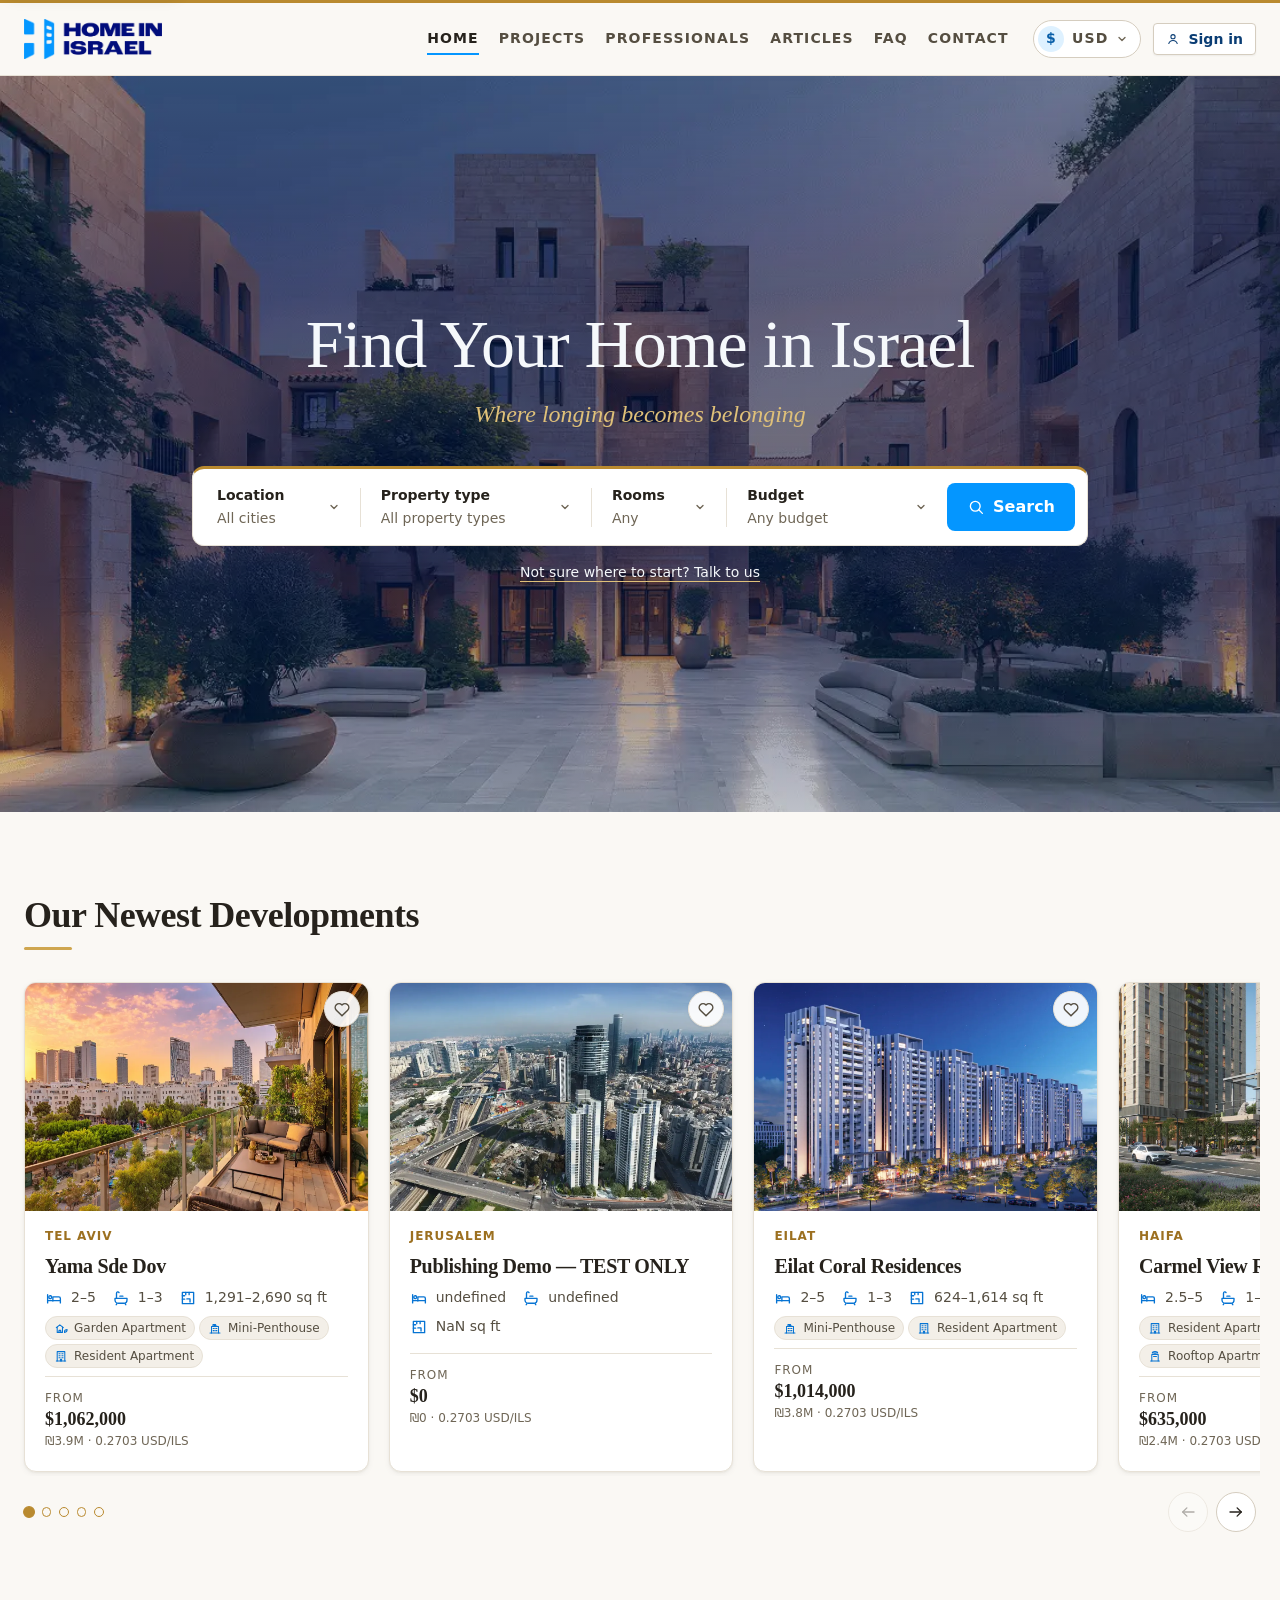
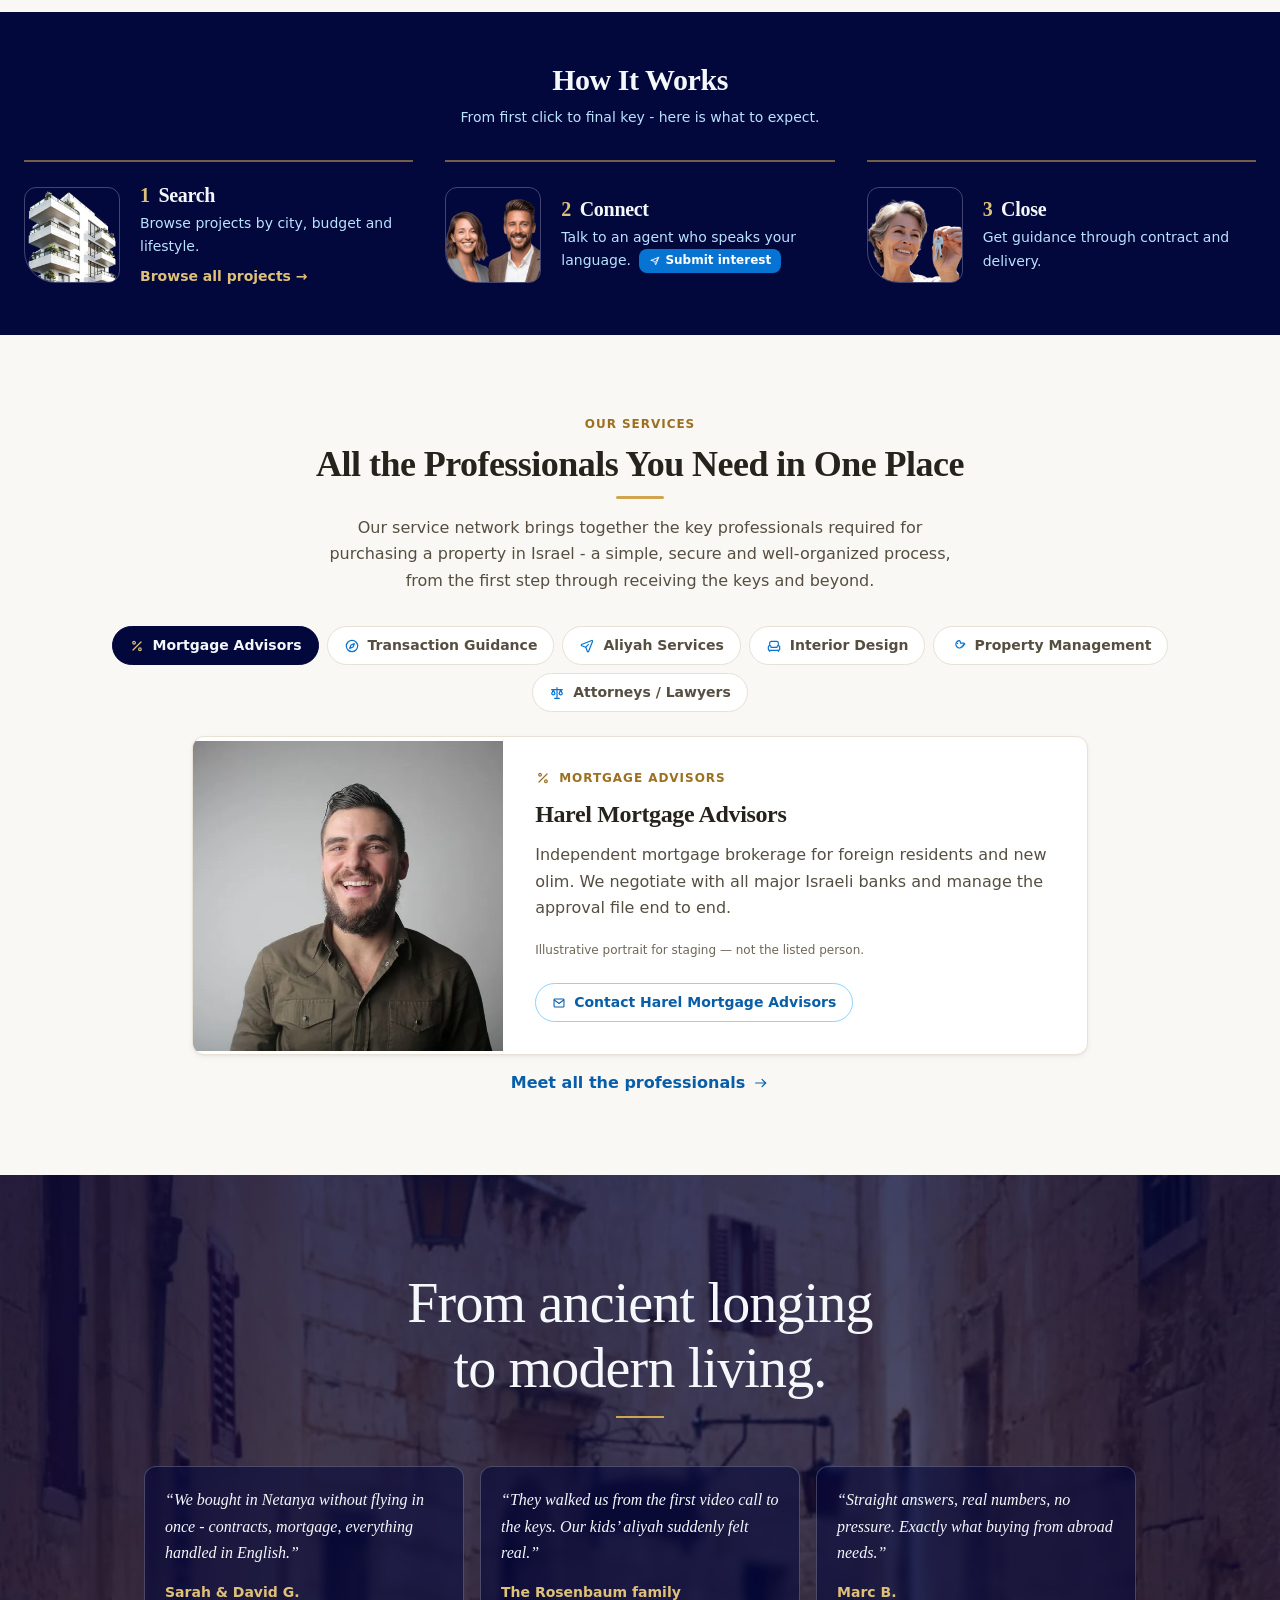
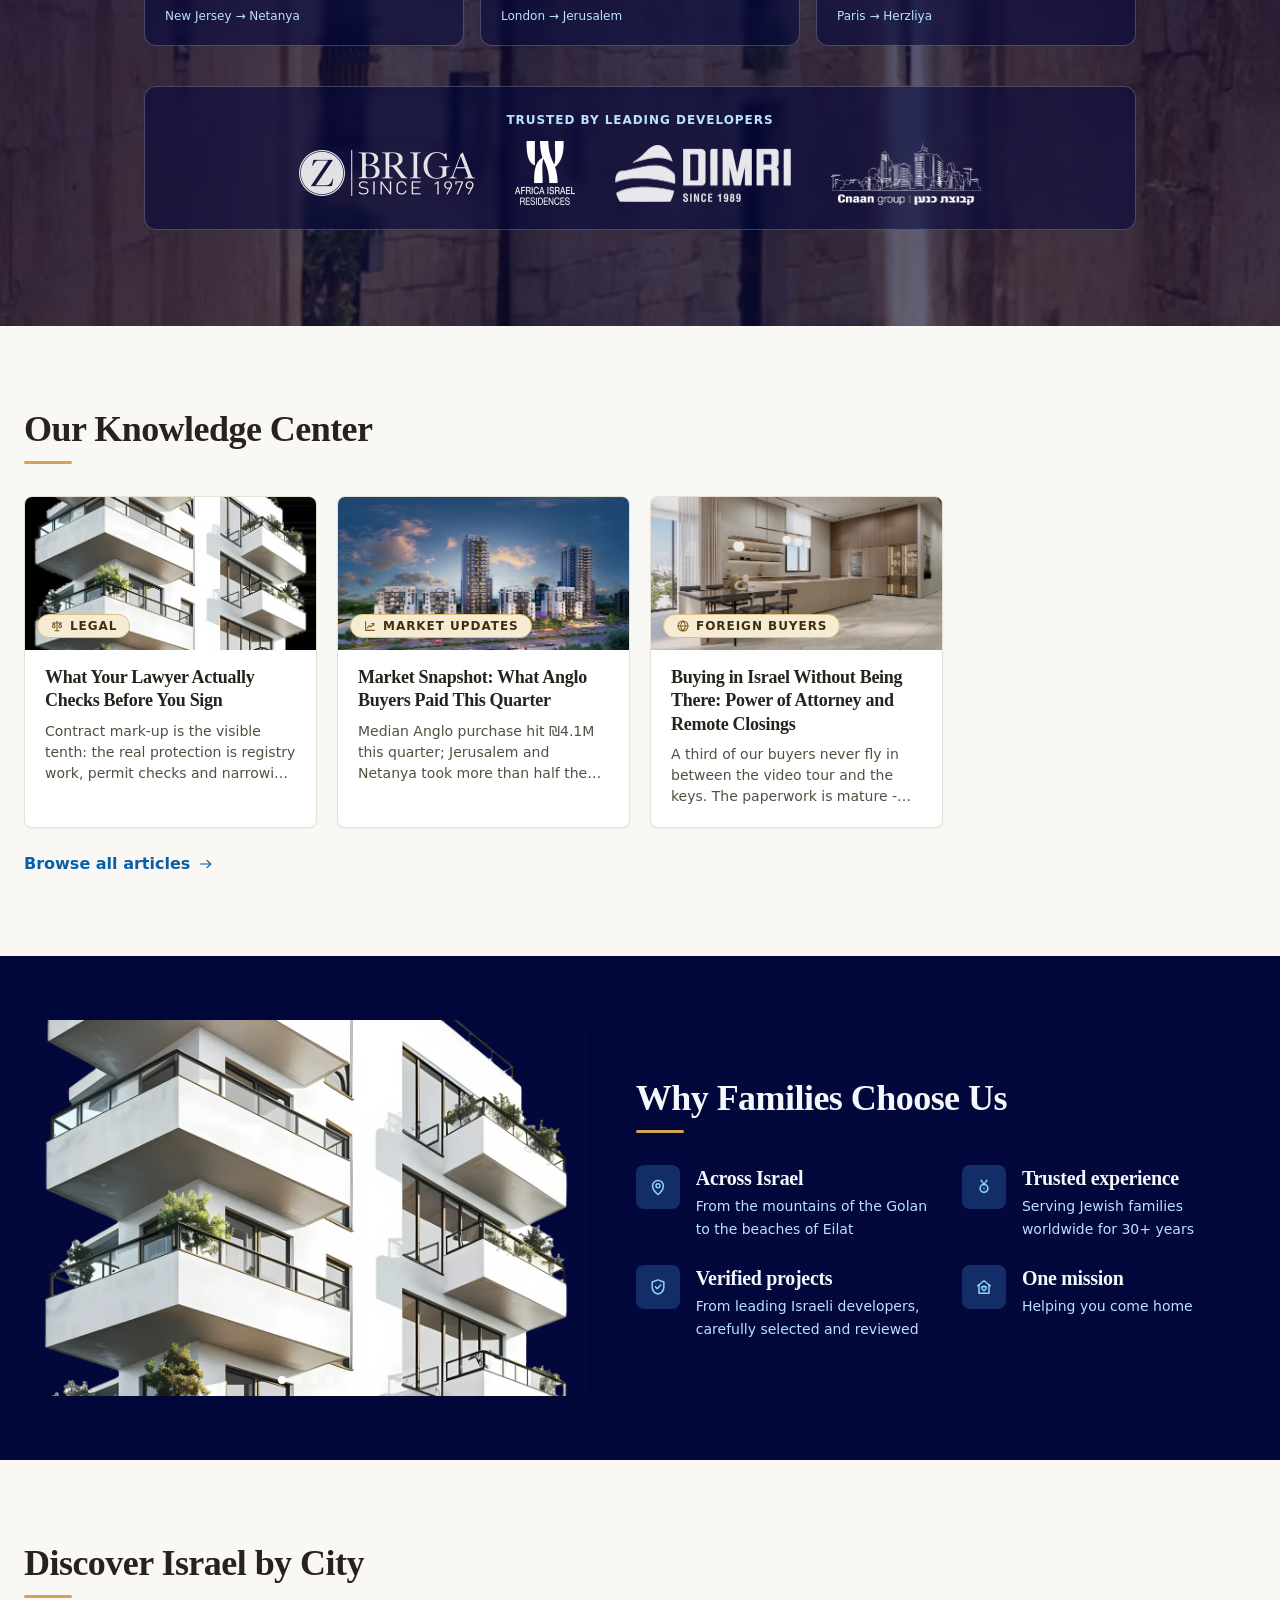
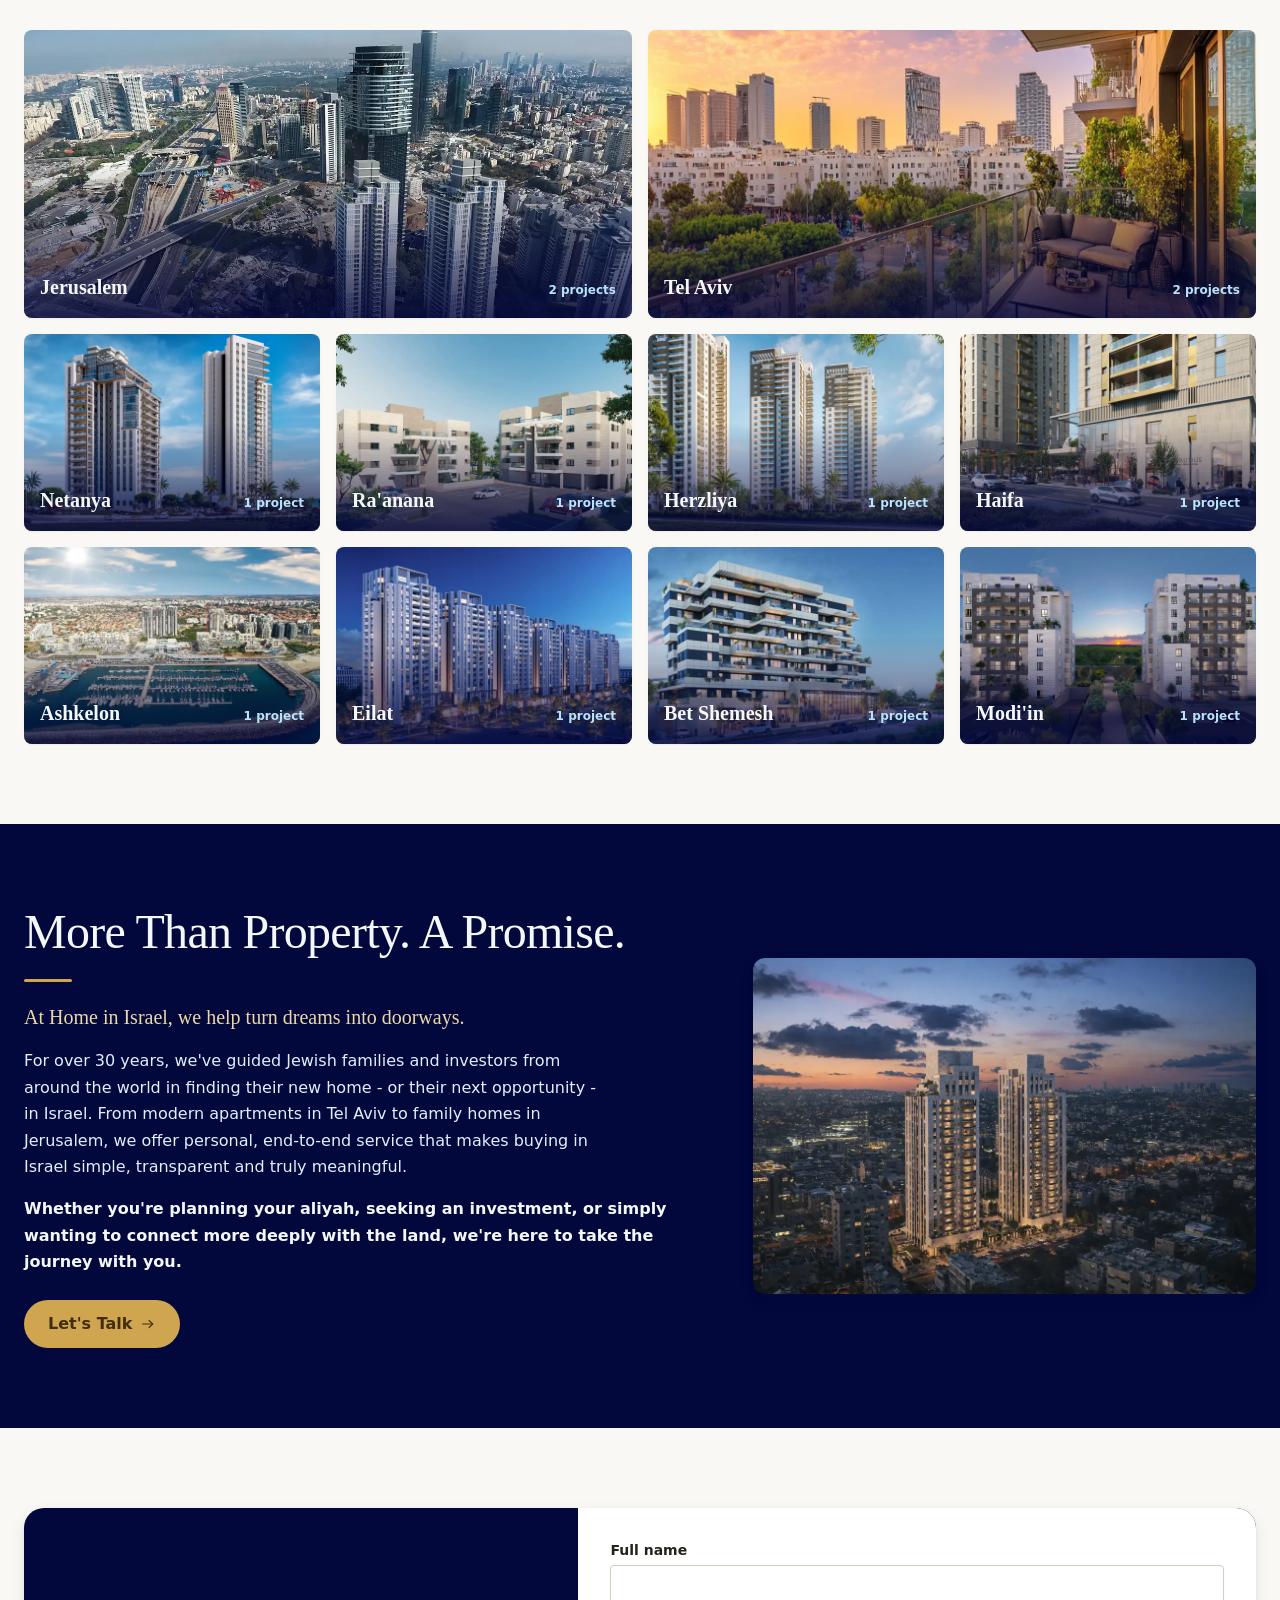
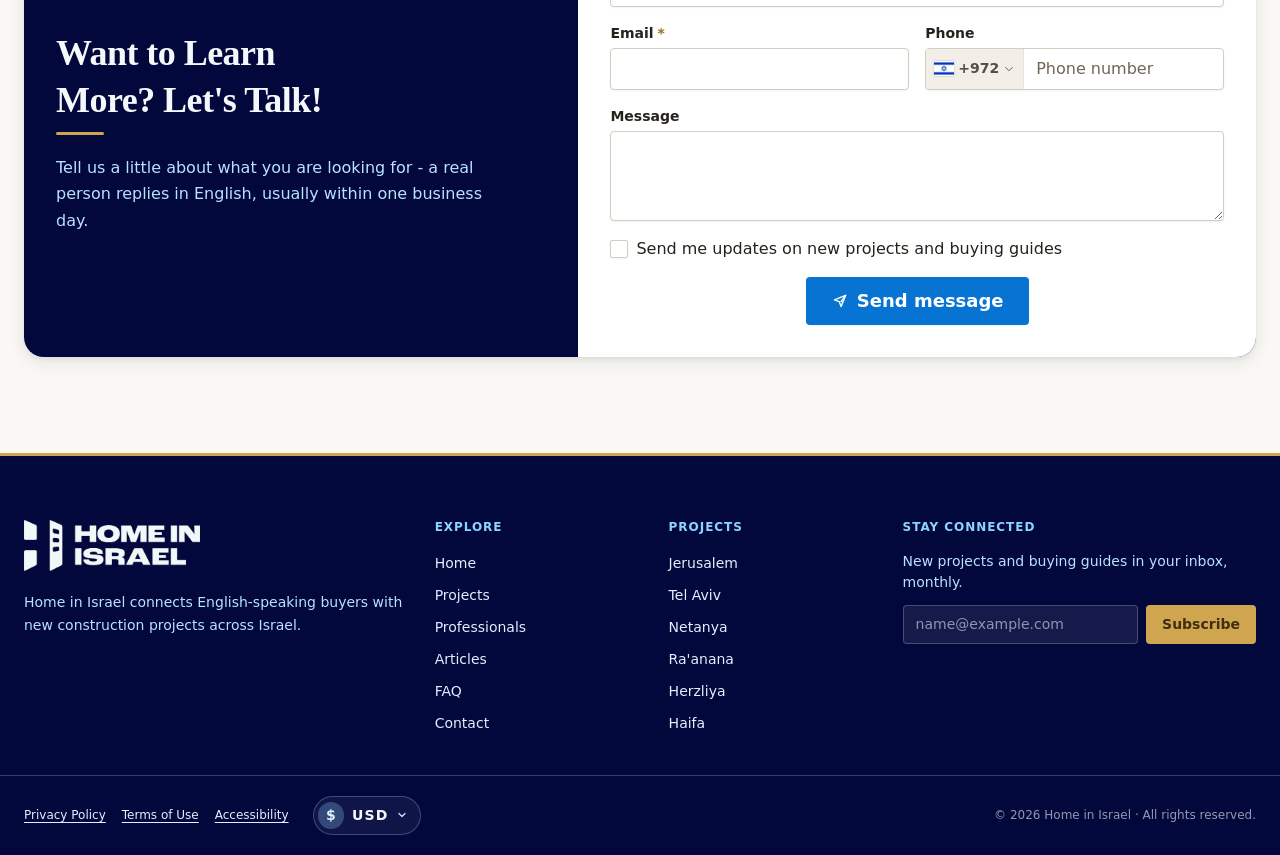
==== wwwroot/hii/index.html @ dcf15533 "Add static mirror of hii-public-staging home page under /hii for editing Co-Authored-By: Claude Fabl" ====
<!doctype html>
<html lang="en">
	<head>
		<meta charset="utf-8" />
		<meta name="viewport" content="width=device-width, initial-scale=1" />
		<!-- The company's REAL favicon (owner review item 2). -->
		<link rel="icon" type="image/png" href="favicon.png" />
		<link rel="apple-touch-icon" href="apple-touch-icon.png" />
		<link
			rel="preload"
			href="fonts/assistant-latin.woff2"
			as="font"
			type="font/woff2"
			crossorigin
		/>
		<link
			rel="preload"
			href="fonts/frank-ruhl-libre-latin.woff2"
			as="font"
			type="font/woff2"
			crossorigin
		/>
		<!--1br2sqw--><!--[0--><!--]--><!----><!--1ewzqr7--><meta name="description" content="New construction projects across Israel, curated for English speakers. Search by city, budget and lifestyle - with guidance from first search to key handover."/> <!--[--><!--]--> <meta property="og:type" content="website"/> <meta property="og:site_name" content="Home in Israel"/> <meta property="og:title" content="Home in Israel - New Construction Projects for English Speakers"/> <meta property="og:description" content="New construction projects across Israel, curated for English speakers. Search by city, budget and lifestyle - with guidance from first search to key handover."/> <meta property="og:url" content="https://hii-public-staging.pages.dev/"/> <meta property="og:image" content="brand/home-hero.webp"/> <!----><script type="application/ld+json">{"@context":"https://schema.org","@type":"Organization","name":"Home in Israel","url":"https://hii-public-staging.pages.dev/","description":"New construction projects across Israel, curated for English speakers. Search by city, budget and lifestyle - with guidance from first search to key handover.","areaServed":"IL","knowsLanguage":["en"]}</script><!----><!----><title>Home in Israel - New Construction Projects for English Speakers</title>
		<link href="css/site.Bt19gJPR.css" rel="stylesheet">
		<link href="css/0.BLf583_0.css" rel="stylesheet">
		<link href="css/SiteFooter.C4idOIbH.css" rel="stylesheet">
		<link href="css/AuthForms.BRAy0CSL.css" rel="stylesheet">
		<link href="css/AuthGateContent.5eUA43YS.css" rel="stylesheet">
		<link href="css/CompleteProfileDialog.lWShgU6s.css" rel="stylesheet">
		<link href="css/2.C9pIkSIN.css" rel="stylesheet">
		<link href="css/SamplePortraitNote.G3rsdw73.css" rel="stylesheet">
		<link href="css/PIcon.rdef11c8.css" rel="stylesheet">
		<link href="css/SectionHead.BjP6-7PP.css" rel="stylesheet">
		<link href="css/NudgeCard.XQ4dMTeN.css" rel="stylesheet">
		<link href="css/PublicSelect.BbdPD6dE.css" rel="stylesheet">
		<link href="css/ProjectCard.BgEg0Ouw.css" rel="stylesheet">
		<link href="css/ArticleCard.DTiCCHFM.css" rel="stylesheet">
		<link href="css/ProviderContactDialog.11CaY0CW.css" rel="stylesheet">
		<link href="css/4.c5lgluKs.css" rel="stylesheet">
	</head>
	<body data-sveltekit-preload-data="hover">
		<div style="display: contents"><!--[--><!--[0--><!--[--><!--[0--><!--[--><!--[0--><a class="skip-link svelte-1br2sqw" href="#main">Skip to content</a> <header class="header svelte-a8kxe2" data-testid="site-header"><div class="container bar svelte-a8kxe2"><a class="brand svelte-a8kxe2" href="/"><img class="logo svelte-a8kxe2" src="brand/logo.webp" alt="Home in Israel" width="640" height="186" fetchpriority="high"/></a> <nav class="nav svelte-a8kxe2" aria-label="Home"><!--[--><a href="/" class="nav-link svelte-a8kxe2" aria-current="page">Home</a><a href="/search/" class="nav-link svelte-a8kxe2">Projects</a><a href="/professionals/" class="nav-link svelte-a8kxe2">Professionals</a><a href="/articles/" class="nav-link svelte-a8kxe2">Articles</a><a href="/faq/" class="nav-link svelte-a8kxe2">FAQ</a><a href="/#contact" class="nav-link svelte-a8kxe2">Contact</a><!--]--></nav> <div class="tools svelte-a8kxe2"><!--$s1--><span class="currency svelte-1vr4uju" data-testid="currency-selector"><button type="button" class="pill svelte-1vr4uju" aria-haspopup="listbox" aria-expanded="false" aria-label="Currency"><span class="coin svelte-1vr4uju" aria-hidden="true">$</span> <span class="code svelte-1vr4uju" aria-hidden="true">USD</span> <svg class="chevron svelte-1vr4uju" viewBox="0 0 16 16" width="12" height="12" aria-hidden="true" fill="none"><path d="m4 6 4 4 4-4" stroke="currentColor" stroke-width="1.8" stroke-linecap="round" stroke-linejoin="round"></path></svg></button> <!--[-1--><!--]--></span><!----> <span class="signin svelte-a8kxe2"><!--[0--><a data-testid="header-sign-in" href="/account/" class="button secondary sm svelte-b3waqk"><!--[-1--><!--]--> <span class="label svelte-b3waqk"><span class="account-btn svelte-a8kxe2"><svg class="icon svelte-44m1s1" viewBox="0 0 24 24" fill="none" stroke="currentColor" stroke-width="1.8" stroke-linecap="round" stroke-linejoin="round" data-icon="user" aria-hidden="true"><!--[--><path d="M12 4.5a3.6 3.6 0 1 0 0 7.2 3.6 3.6 0 0 0 0-7.2Z"></path><path d="M4.8 19.8c1-3.6 3.9-5.4 7.2-5.4s6.2 1.8 7.2 5.4"></path><!--]--><!--[-1--><!--]--></svg><!----> Sign in</span><!----></span></a><!--]--><!----></span> <button class="menu-btn svelte-a8kxe2" type="button" aria-expanded="false" aria-controls="mobile-drawer"><span class="visually-hidden">Menu</span> <span class="burger svelte-a8kxe2" aria-hidden="true"><i class="svelte-a8kxe2"></i><i class="svelte-a8kxe2"></i><i class="svelte-a8kxe2"></i></span></button></div></div></header> <!--[-1--><!--]--><!----><!--]--> <main id="main" class="svelte-1br2sqw"><!--[--><!--[0--><section class="hero" data-testid="section-hero" aria-labelledby="hero-title"><div class="stage svelte-1ewzqr7"><img class="stage-photo svelte-1ewzqr7" src="brand/home-hero.webp" alt="" width="1440" height="642" fetchpriority="high" decoding="async"/> <div class="stage-veil svelte-1ewzqr7" aria-hidden="true"></div> <div class="container stage-copy svelte-1ewzqr7"><h1 id="hero-title" class="svelte-1ewzqr7">Find Your Home in Israel</h1> <p class="hero-sub svelte-1ewzqr7">Where longing becomes belonging</p> <div class="hero-search svelte-1ewzqr7"><form class="search-bar svelte-1xieb3j" data-testid="search-bar" aria-label="Search new-build projects"><!--$s2--><span class="pubsel hero svelte-113dn73"><!--[-1--><!--]--> <button data-testid="hero-city" type="button" class="trigger svelte-113dn73" data-value="" aria-haspopup="listbox" aria-expanded="false" aria-label="Location: All cities"><!--[0--><span class="hero-label svelte-113dn73">Location</span> <span class="hero-value svelte-113dn73">All cities</span><!--]--> <svg class="caret svelte-113dn73" viewBox="0 0 16 16" width="12" height="12" aria-hidden="true" fill="none"><path d="m4 6 4 4 4-4" stroke="currentColor" stroke-width="1.8" stroke-linecap="round" stroke-linejoin="round"></path></svg></button> <!--[-1--><!--]--></span><!----> <span class="split svelte-1xieb3j" aria-hidden="true"></span> <!--$s3--><span class="pubsel hero svelte-113dn73"><!--[-1--><!--]--> <button data-testid="hero-type" type="button" class="trigger svelte-113dn73" data-value="" aria-haspopup="listbox" aria-expanded="false" aria-label="Property type: All property types"><!--[0--><span class="hero-label svelte-113dn73">Property type</span> <span class="hero-value svelte-113dn73">All property types</span><!--]--> <svg class="caret svelte-113dn73" viewBox="0 0 16 16" width="12" height="12" aria-hidden="true" fill="none"><path d="m4 6 4 4 4-4" stroke="currentColor" stroke-width="1.8" stroke-linecap="round" stroke-linejoin="round"></path></svg></button> <!--[-1--><!--]--></span><!----> <span class="split svelte-1xieb3j" aria-hidden="true"></span> <!--$s4--><span class="pubsel hero svelte-113dn73"><!--[-1--><!--]--> <button data-testid="hero-rooms" type="button" class="trigger svelte-113dn73" data-value="" aria-haspopup="listbox" aria-expanded="false" aria-label="Rooms: Any"><!--[0--><span class="hero-label svelte-113dn73">Rooms</span> <span class="hero-value svelte-113dn73">Any</span><!--]--> <svg class="caret svelte-113dn73" viewBox="0 0 16 16" width="12" height="12" aria-hidden="true" fill="none"><path d="m4 6 4 4 4-4" stroke="currentColor" stroke-width="1.8" stroke-linecap="round" stroke-linejoin="round"></path></svg></button> <!--[-1--><!--]--></span><!----> <span class="split svelte-1xieb3j" aria-hidden="true"></span> <!--$s5--><span class="pubsel hero svelte-113dn73"><!--[-1--><!--]--> <button data-testid="hero-budget" type="button" class="trigger svelte-113dn73" data-value="" aria-haspopup="listbox" aria-expanded="false" aria-label="Budget: Any budget"><!--[0--><span class="hero-label svelte-113dn73">Budget</span> <span class="hero-value svelte-113dn73">Any budget</span><!--]--> <svg class="caret svelte-113dn73" viewBox="0 0 16 16" width="12" height="12" aria-hidden="true" fill="none"><path d="m4 6 4 4 4-4" stroke="currentColor" stroke-width="1.8" stroke-linecap="round" stroke-linejoin="round"></path></svg></button> <!--[-1--><!--]--></span><!----> <button class="go svelte-1xieb3j" type="submit" data-testid="search-submit"><svg class="icon svelte-44m1s1" viewBox="0 0 24 24" fill="none" stroke="currentColor" stroke-width="1.8" stroke-linecap="round" stroke-linejoin="round" data-icon="search" aria-hidden="true"><!--[--><path d="M11 4.5a6.5 6.5 0 1 0 0 13 6.5 6.5 0 0 0 0-13Z"></path><path d="m15.7 15.7 4.8 4.8"></path><!--]--><!--[-1--><!--]--></svg><!----> <span class="go-label">Search</span></button></form><!----></div> <p class="hero-alt svelte-1ewzqr7"><a href="#contact" data-testid="hero-talk-link" class="svelte-1ewzqr7">Not sure where to start? Talk to us</a></p></div></div></section><!--]--> <div class="container nudge-slot svelte-1ewzqr7"><!--[-1--><!--]--><!----></div> <!--[0--><section class="section section-before-band container svelte-1ewzqr7" data-testid="section-featured" aria-labelledby="featured-title"><div class="section-head svelte-1e6mq4h"><!--[-1--><!--]--> <div class="row svelte-1e6mq4h"><h2 id="featured-title" class="svelte-1e6mq4h">Our Newest Developments</h2> <!--[-1--><!--]--></div> <span class="rule svelte-1e6mq4h" aria-hidden="true"></span></div><!----> <div class="carousel"><ul class="track svelte-1ghiykw"><!--[--><li data-slide="" class="svelte-1ghiykw"><article class="card svelte-oviq8z" data-testid="project-card"><div class="media svelte-oviq8z"><a class="media-link svelte-oviq8z" href="/projects/yama-sde-dov/" tabindex="-1" aria-hidden="true"><img class="media svelte-cioyu9" src="media/01a062b7-4f83-76ee-a7f7-7e0e3d129384_rectangle-58.webp" alt="" width="400" height="267" data-variant="card" loading="eager" fetchpriority="high" onload="this.__e=event" onerror="this.__e=event"/><!----></a> <!--[0--><button type="button" class="heart svelte-oviq8z" aria-pressed="false" aria-label="Save Yama Sde Dov to your shortlist" title="Save Yama Sde Dov to your shortlist" data-testid="card-heart"><svg viewBox="0 0 24 24" width="20" height="20" aria-hidden="true"><path d="M12 20.2 5.2 13.4a4.6 4.6 0 0 1 0-6.5 4.6 4.6 0 0 1 6.5 0l.3.3.3-.3a4.6 4.6 0 0 1 6.5 0 4.6 4.6 0 0 1 0 6.5Z" fill="none" stroke="currentColor" stroke-width="1.8" stroke-linecap="round" stroke-linejoin="round"></path></svg></button><!--]--></div> <div class="body svelte-oviq8z"><p class="city eyebrow svelte-oviq8z"><a href="/projects/city/tel_aviv/" class="svelte-oviq8z">Tel Aviv</a></p> <h3 class="name svelte-oviq8z"><a href="/projects/yama-sde-dov/" class="svelte-oviq8z">Yama Sde Dov</a></h3> <ul class="meta svelte-oviq8z" data-testid="card-meta"><!--[0--><li class="svelte-oviq8z"><svg class="picon svelte-strxep" viewBox="0 0 24 24" fill="none" stroke="currentColor" stroke-width="1.8" stroke-linecap="round" stroke-linejoin="round" data-icon="bed" role="img" aria-label="Rooms"><!--[--><path d="M3.5 18.5v-11"></path><path d="M3.5 15.5h17"></path><path d="M20.5 18.5v-6a2 2 0 0 0-2-2h-8v5.5"></path><path d="M6 12.5a1.9 1.9 0 1 1 2.6-2.6 1.9 1.9 0 0 1-2.6 2.6Z"></path><!--]--><!--[-1--><!--]--></svg><!----> <span>2–5</span></li><!--]--> <!--[0--><li class="svelte-oviq8z"><svg class="picon svelte-strxep" viewBox="0 0 24 24" fill="none" stroke="currentColor" stroke-width="1.8" stroke-linecap="round" stroke-linejoin="round" data-icon="bath" role="img" aria-label="Bathrooms"><!--[--><path d="M4 12.5h16v2.2a4.3 4.3 0 0 1-4.3 4.3H8.3A4.3 4.3 0 0 1 4 14.7v-2.2Z"></path><path d="M6 12.5V5.6a1.8 1.8 0 0 1 3.4-.8"></path><path d="M6.5 19.5 5.6 21"></path><path d="M17.5 19.5l.9 1.5"></path><path d="M10.5 9.5h4"></path><!--]--><!--[-1--><!--]--></svg><!----> <span>1–3</span></li><!--]--> <!--[0--><li class="svelte-oviq8z"><svg class="picon svelte-strxep" viewBox="0 0 24 24" fill="none" stroke="currentColor" stroke-width="1.8" stroke-linecap="round" stroke-linejoin="round" data-icon="area" role="img" aria-label="Size"><!--[--><path d="M4.5 4.5h15v15h-15v-15Z"></path><path d="M4.5 9h3"></path><path d="M4.5 13.5h3"></path><path d="M9 4.5v3"></path><path d="M13.5 4.5v3"></path><path d="M10.5 13.2l4.2 0 0 4.2"></path><!--]--><!--[-1--><!--]--></svg><!----> <span>1,291–2,690 sq ft</span></li><!--]--></ul> <ul class="chips svelte-oviq8z" data-testid="card-type-chips"><!--[--><li class="svelte-oviq8z"><a href="/projects/type/garden_apartment/" class="svelte-oviq8z"><svg class="picon svelte-strxep" viewBox="0 0 24 24" fill="none" stroke="currentColor" stroke-width="1.8" stroke-linecap="round" stroke-linejoin="round" data-icon="garden-home" aria-hidden="true"><!--[--><path d="m4 11.5 6-5 6 5"></path><path d="M5.5 10.3v9.2h9v-9.2"></path><path d="M18 19.5c3-.3 4.5-2.3 4.5-5-2.7 0-4.5 1.3-4.5 3.6v1.4Z"></path><path d="M8.5 19.5v-3.4h3v3.4"></path><!--]--><!--[-1--><!--]--></svg><!----><span>Garden Apartment</span></a></li><li class="svelte-oviq8z"><a href="/projects/type/mini_penthouse/" class="svelte-oviq8z"><svg class="picon svelte-strxep" viewBox="0 0 24 24" fill="none" stroke="currentColor" stroke-width="1.8" stroke-linecap="round" stroke-linejoin="round" data-icon="mini-penthouse" aria-hidden="true"><!--[--><path d="M3.5 20.5h17"></path><path d="M6 20.5V9.5h12v11"></path><path d="M8.5 9.5V6h4.5v3.5"></path><path d="M10 7.75h1.5"></path><path d="M15 9.5V8.2"></path><path d="M8.75 13h2"></path><path d="M13.25 13h2"></path><path d="M8.75 16.5h2"></path><path d="M13.25 16.5h2"></path><!--]--><!--[-1--><!--]--></svg><!----><span>Mini-Penthouse</span></a></li><li class="svelte-oviq8z"><a href="/projects/type/resident_apartment/" class="svelte-oviq8z"><svg class="picon svelte-strxep" viewBox="0 0 24 24" fill="none" stroke="currentColor" stroke-width="1.8" stroke-linecap="round" stroke-linejoin="round" data-icon="building-flats" aria-hidden="true"><!--[--><path d="M5.5 20.5v-16h13v16"></path><path d="M4 20.5h16"></path><path d="M8.5 8h2"></path><path d="M13.5 8h2"></path><path d="M8.5 11.5h2"></path><path d="M13.5 11.5h2"></path><path d="M8.5 15h2"></path><path d="M13.5 15h2"></path><path d="M11 20.5v-2.7h2v2.7"></path><!--]--><!--[-1--><!--]--></svg><!----><span>Resident Apartment</span></a></li><!--]--></ul> <div class="price svelte-oviq8z"><span class="from svelte-oviq8z">From</span> <span class="money compact svelte-obexqu"><span class="headline svelte-obexqu">$1,062,000</span> <!--[0--><span class="disclosure svelte-obexqu">₪3.9M · 0.2703 USD/ILS</span><!--]--></span><!----></div></div></article><!----></li><li data-slide="" class="svelte-1ghiykw"><article class="card svelte-oviq8z" data-testid="project-card"><div class="media svelte-oviq8z"><a class="media-link svelte-oviq8z" href="/projects/staging-publishing-demo-20260913/" tabindex="-1" aria-hidden="true"><img class="media svelte-cioyu9" src="media/01a0973a-0dfc-7db7-bcb7-ed9eda4e6d5b_qa-20260912-provider-article.webp" alt="" width="400" height="267" data-variant="card" loading="lazy" decoding="async" onload="this.__e=event" onerror="this.__e=event"/><!----></a> <!--[0--><button type="button" class="heart svelte-oviq8z" aria-pressed="false" aria-label="Save Publishing Demo — TEST ONLY to your shortlist" title="Save Publishing Demo — TEST ONLY to your shortlist" data-testid="card-heart"><svg viewBox="0 0 24 24" width="20" height="20" aria-hidden="true"><path d="M12 20.2 5.2 13.4a4.6 4.6 0 0 1 0-6.5 4.6 4.6 0 0 1 6.5 0l.3.3.3-.3a4.6 4.6 0 0 1 6.5 0 4.6 4.6 0 0 1 0 6.5Z" fill="none" stroke="currentColor" stroke-width="1.8" stroke-linecap="round" stroke-linejoin="round"></path></svg></button><!--]--></div> <div class="body svelte-oviq8z"><p class="city eyebrow svelte-oviq8z"><a href="/projects/city/jerusalem/" class="svelte-oviq8z">Jerusalem</a></p> <h3 class="name svelte-oviq8z"><a href="/projects/staging-publishing-demo-20260913/" class="svelte-oviq8z">Publishing Demo — TEST ONLY</a></h3> <ul class="meta svelte-oviq8z" data-testid="card-meta"><!--[0--><li class="svelte-oviq8z"><svg class="picon svelte-strxep" viewBox="0 0 24 24" fill="none" stroke="currentColor" stroke-width="1.8" stroke-linecap="round" stroke-linejoin="round" data-icon="bed" role="img" aria-label="Rooms"><!--[--><path d="M3.5 18.5v-11"></path><path d="M3.5 15.5h17"></path><path d="M20.5 18.5v-6a2 2 0 0 0-2-2h-8v5.5"></path><path d="M6 12.5a1.9 1.9 0 1 1 2.6-2.6 1.9 1.9 0 0 1-2.6 2.6Z"></path><!--]--><!--[-1--><!--]--></svg><!----> <span>undefined</span></li><!--]--> <!--[0--><li class="svelte-oviq8z"><svg class="picon svelte-strxep" viewBox="0 0 24 24" fill="none" stroke="currentColor" stroke-width="1.8" stroke-linecap="round" stroke-linejoin="round" data-icon="bath" role="img" aria-label="Bathrooms"><!--[--><path d="M4 12.5h16v2.2a4.3 4.3 0 0 1-4.3 4.3H8.3A4.3 4.3 0 0 1 4 14.7v-2.2Z"></path><path d="M6 12.5V5.6a1.8 1.8 0 0 1 3.4-.8"></path><path d="M6.5 19.5 5.6 21"></path><path d="M17.5 19.5l.9 1.5"></path><path d="M10.5 9.5h4"></path><!--]--><!--[-1--><!--]--></svg><!----> <span>undefined</span></li><!--]--> <!--[0--><li class="svelte-oviq8z"><svg class="picon svelte-strxep" viewBox="0 0 24 24" fill="none" stroke="currentColor" stroke-width="1.8" stroke-linecap="round" stroke-linejoin="round" data-icon="area" role="img" aria-label="Size"><!--[--><path d="M4.5 4.5h15v15h-15v-15Z"></path><path d="M4.5 9h3"></path><path d="M4.5 13.5h3"></path><path d="M9 4.5v3"></path><path d="M13.5 4.5v3"></path><path d="M10.5 13.2l4.2 0 0 4.2"></path><!--]--><!--[-1--><!--]--></svg><!----> <span>NaN sq ft</span></li><!--]--></ul> <ul class="chips svelte-oviq8z" data-testid="card-type-chips"><!--[--><!--]--></ul> <div class="price svelte-oviq8z"><span class="from svelte-oviq8z">From</span> <span class="money compact svelte-obexqu"><span class="headline svelte-obexqu">$0</span> <!--[0--><span class="disclosure svelte-obexqu">₪0 · 0.2703 USD/ILS</span><!--]--></span><!----></div></div></article><!----></li><li data-slide="" class="svelte-1ghiykw"><article class="card svelte-oviq8z" data-testid="project-card"><div class="media svelte-oviq8z"><a class="media-link svelte-oviq8z" href="/projects/eilat-coral-residences/" tabindex="-1" aria-hidden="true"><img class="media svelte-cioyu9" src="media/fixtures_project-08-1.webp" alt="" width="400" height="267" data-variant="card" loading="lazy" decoding="async" onload="this.__e=event" onerror="this.__e=event"/><!----></a> <!--[0--><button type="button" class="heart svelte-oviq8z" aria-pressed="false" aria-label="Save Eilat Coral Residences to your shortlist" title="Save Eilat Coral Residences to your shortlist" data-testid="card-heart"><svg viewBox="0 0 24 24" width="20" height="20" aria-hidden="true"><path d="M12 20.2 5.2 13.4a4.6 4.6 0 0 1 0-6.5 4.6 4.6 0 0 1 6.5 0l.3.3.3-.3a4.6 4.6 0 0 1 6.5 0 4.6 4.6 0 0 1 0 6.5Z" fill="none" stroke="currentColor" stroke-width="1.8" stroke-linecap="round" stroke-linejoin="round"></path></svg></button><!--]--></div> <div class="body svelte-oviq8z"><p class="city eyebrow svelte-oviq8z"><a href="/projects/city/eilat/" class="svelte-oviq8z">Eilat</a></p> <h3 class="name svelte-oviq8z"><a href="/projects/eilat-coral-residences/" class="svelte-oviq8z">Eilat Coral Residences</a></h3> <ul class="meta svelte-oviq8z" data-testid="card-meta"><!--[0--><li class="svelte-oviq8z"><svg class="picon svelte-strxep" viewBox="0 0 24 24" fill="none" stroke="currentColor" stroke-width="1.8" stroke-linecap="round" stroke-linejoin="round" data-icon="bed" role="img" aria-label="Rooms"><!--[--><path d="M3.5 18.5v-11"></path><path d="M3.5 15.5h17"></path><path d="M20.5 18.5v-6a2 2 0 0 0-2-2h-8v5.5"></path><path d="M6 12.5a1.9 1.9 0 1 1 2.6-2.6 1.9 1.9 0 0 1-2.6 2.6Z"></path><!--]--><!--[-1--><!--]--></svg><!----> <span>2–5</span></li><!--]--> <!--[0--><li class="svelte-oviq8z"><svg class="picon svelte-strxep" viewBox="0 0 24 24" fill="none" stroke="currentColor" stroke-width="1.8" stroke-linecap="round" stroke-linejoin="round" data-icon="bath" role="img" aria-label="Bathrooms"><!--[--><path d="M4 12.5h16v2.2a4.3 4.3 0 0 1-4.3 4.3H8.3A4.3 4.3 0 0 1 4 14.7v-2.2Z"></path><path d="M6 12.5V5.6a1.8 1.8 0 0 1 3.4-.8"></path><path d="M6.5 19.5 5.6 21"></path><path d="M17.5 19.5l.9 1.5"></path><path d="M10.5 9.5h4"></path><!--]--><!--[-1--><!--]--></svg><!----> <span>1–3</span></li><!--]--> <!--[0--><li class="svelte-oviq8z"><svg class="picon svelte-strxep" viewBox="0 0 24 24" fill="none" stroke="currentColor" stroke-width="1.8" stroke-linecap="round" stroke-linejoin="round" data-icon="area" role="img" aria-label="Size"><!--[--><path d="M4.5 4.5h15v15h-15v-15Z"></path><path d="M4.5 9h3"></path><path d="M4.5 13.5h3"></path><path d="M9 4.5v3"></path><path d="M13.5 4.5v3"></path><path d="M10.5 13.2l4.2 0 0 4.2"></path><!--]--><!--[-1--><!--]--></svg><!----> <span>624–1,614 sq ft</span></li><!--]--></ul> <ul class="chips svelte-oviq8z" data-testid="card-type-chips"><!--[--><li class="svelte-oviq8z"><a href="/projects/type/mini_penthouse/" class="svelte-oviq8z"><svg class="picon svelte-strxep" viewBox="0 0 24 24" fill="none" stroke="currentColor" stroke-width="1.8" stroke-linecap="round" stroke-linejoin="round" data-icon="mini-penthouse" aria-hidden="true"><!--[--><path d="M3.5 20.5h17"></path><path d="M6 20.5V9.5h12v11"></path><path d="M8.5 9.5V6h4.5v3.5"></path><path d="M10 7.75h1.5"></path><path d="M15 9.5V8.2"></path><path d="M8.75 13h2"></path><path d="M13.25 13h2"></path><path d="M8.75 16.5h2"></path><path d="M13.25 16.5h2"></path><!--]--><!--[-1--><!--]--></svg><!----><span>Mini-Penthouse</span></a></li><li class="svelte-oviq8z"><a href="/projects/type/resident_apartment/" class="svelte-oviq8z"><svg class="picon svelte-strxep" viewBox="0 0 24 24" fill="none" stroke="currentColor" stroke-width="1.8" stroke-linecap="round" stroke-linejoin="round" data-icon="building-flats" aria-hidden="true"><!--[--><path d="M5.5 20.5v-16h13v16"></path><path d="M4 20.5h16"></path><path d="M8.5 8h2"></path><path d="M13.5 8h2"></path><path d="M8.5 11.5h2"></path><path d="M13.5 11.5h2"></path><path d="M8.5 15h2"></path><path d="M13.5 15h2"></path><path d="M11 20.5v-2.7h2v2.7"></path><!--]--><!--[-1--><!--]--></svg><!----><span>Resident Apartment</span></a></li><!--]--></ul> <div class="price svelte-oviq8z"><span class="from svelte-oviq8z">From</span> <span class="money compact svelte-obexqu"><span class="headline svelte-obexqu">$1,014,000</span> <!--[0--><span class="disclosure svelte-obexqu">₪3.8M · 0.2703 USD/ILS</span><!--]--></span><!----></div></div></article><!----></li><li data-slide="" class="svelte-1ghiykw"><article class="card svelte-oviq8z" data-testid="project-card"><div class="media svelte-oviq8z"><a class="media-link svelte-oviq8z" href="/projects/carmel-view-residences/" tabindex="-1" aria-hidden="true"><img class="media svelte-cioyu9" src="media/fixtures_project-06-1.webp" alt="" width="400" height="267" data-variant="card" loading="lazy" decoding="async" onload="this.__e=event" onerror="this.__e=event"/><!----></a> <!--[0--><button type="button" class="heart svelte-oviq8z" aria-pressed="false" aria-label="Save Carmel View Residences to your shortlist" title="Save Carmel View Residences to your shortlist" data-testid="card-heart"><svg viewBox="0 0 24 24" width="20" height="20" aria-hidden="true"><path d="M12 20.2 5.2 13.4a4.6 4.6 0 0 1 0-6.5 4.6 4.6 0 0 1 6.5 0l.3.3.3-.3a4.6 4.6 0 0 1 6.5 0 4.6 4.6 0 0 1 0 6.5Z" fill="none" stroke="currentColor" stroke-width="1.8" stroke-linecap="round" stroke-linejoin="round"></path></svg></button><!--]--></div> <div class="body svelte-oviq8z"><p class="city eyebrow svelte-oviq8z"><a href="/projects/city/haifa/" class="svelte-oviq8z">Haifa</a></p> <h3 class="name svelte-oviq8z"><a href="/projects/carmel-view-residences/" class="svelte-oviq8z">Carmel View Residences</a></h3> <ul class="meta svelte-oviq8z" data-testid="card-meta"><!--[0--><li class="svelte-oviq8z"><svg class="picon svelte-strxep" viewBox="0 0 24 24" fill="none" stroke="currentColor" stroke-width="1.8" stroke-linecap="round" stroke-linejoin="round" data-icon="bed" role="img" aria-label="Rooms"><!--[--><path d="M3.5 18.5v-11"></path><path d="M3.5 15.5h17"></path><path d="M20.5 18.5v-6a2 2 0 0 0-2-2h-8v5.5"></path><path d="M6 12.5a1.9 1.9 0 1 1 2.6-2.6 1.9 1.9 0 0 1-2.6 2.6Z"></path><!--]--><!--[-1--><!--]--></svg><!----> <span>2.5–5</span></li><!--]--> <!--[0--><li class="svelte-oviq8z"><svg class="picon svelte-strxep" viewBox="0 0 24 24" fill="none" stroke="currentColor" stroke-width="1.8" stroke-linecap="round" stroke-linejoin="round" data-icon="bath" role="img" aria-label="Bathrooms"><!--[--><path d="M4 12.5h16v2.2a4.3 4.3 0 0 1-4.3 4.3H8.3A4.3 4.3 0 0 1 4 14.7v-2.2Z"></path><path d="M6 12.5V5.6a1.8 1.8 0 0 1 3.4-.8"></path><path d="M6.5 19.5 5.6 21"></path><path d="M17.5 19.5l.9 1.5"></path><path d="M10.5 9.5h4"></path><!--]--><!--[-1--><!--]--></svg><!----> <span>1–3</span></li><!--]--> <!--[0--><li class="svelte-oviq8z"><svg class="picon svelte-strxep" viewBox="0 0 24 24" fill="none" stroke="currentColor" stroke-width="1.8" stroke-linecap="round" stroke-linejoin="round" data-icon="area" role="img" aria-label="Size"><!--[--><path d="M4.5 4.5h15v15h-15v-15Z"></path><path d="M4.5 9h3"></path><path d="M4.5 13.5h3"></path><path d="M9 4.5v3"></path><path d="M13.5 4.5v3"></path><path d="M10.5 13.2l4.2 0 0 4.2"></path><!--]--><!--[-1--><!--]--></svg><!----> <span>731–1,485 sq ft</span></li><!--]--></ul> <ul class="chips svelte-oviq8z" data-testid="card-type-chips"><!--[--><li class="svelte-oviq8z"><a href="/projects/type/resident_apartment/" class="svelte-oviq8z"><svg class="picon svelte-strxep" viewBox="0 0 24 24" fill="none" stroke="currentColor" stroke-width="1.8" stroke-linecap="round" stroke-linejoin="round" data-icon="building-flats" aria-hidden="true"><!--[--><path d="M5.5 20.5v-16h13v16"></path><path d="M4 20.5h16"></path><path d="M8.5 8h2"></path><path d="M13.5 8h2"></path><path d="M8.5 11.5h2"></path><path d="M13.5 11.5h2"></path><path d="M8.5 15h2"></path><path d="M13.5 15h2"></path><path d="M11 20.5v-2.7h2v2.7"></path><!--]--><!--[-1--><!--]--></svg><!----><span>Resident Apartment</span></a></li><li class="svelte-oviq8z"><a href="/projects/type/rooftop_apartment/" class="svelte-oviq8z"><svg class="picon svelte-strxep" viewBox="0 0 24 24" fill="none" stroke="currentColor" stroke-width="1.8" stroke-linecap="round" stroke-linejoin="round" data-icon="rooftop" aria-hidden="true"><!--[--><path d="M6.5 20.5V9.5h11v11"></path><path d="M4.5 20.5h15"></path><path d="M12 4.2c2.9 0 4.6 1.4 4.6 2.6H7.4c0-1.2 1.7-2.6 4.6-2.6Z"></path><path d="M12 6.8v2.7"></path><path d="M9.5 13h5"></path><!--]--><!--[-1--><!--]--></svg><!----><span>Rooftop Apartment</span></a></li><!--]--></ul> <div class="price svelte-oviq8z"><span class="from svelte-oviq8z">From</span> <span class="money compact svelte-obexqu"><span class="headline svelte-obexqu">$635,000</span> <!--[0--><span class="disclosure svelte-obexqu">₪2.4M · 0.2703 USD/ILS</span><!--]--></span><!----></div></div></article><!----></li><li data-slide="" class="svelte-1ghiykw"><article class="card svelte-oviq8z" data-testid="project-card"><div class="media svelte-oviq8z"><a class="media-link svelte-oviq8z" href="/projects/anaba-park-modiin/" tabindex="-1" aria-hidden="true"><img class="media svelte-cioyu9" src="media/fixtures_project-10-1.webp" alt="" width="400" height="267" data-variant="card" loading="lazy" decoding="async" onload="this.__e=event" onerror="this.__e=event"/><!----></a> <!--[0--><button type="button" class="heart svelte-oviq8z" aria-pressed="false" aria-label="Save Anaba Park Modi'in to your shortlist" title="Save Anaba Park Modi'in to your shortlist" data-testid="card-heart"><svg viewBox="0 0 24 24" width="20" height="20" aria-hidden="true"><path d="M12 20.2 5.2 13.4a4.6 4.6 0 0 1 0-6.5 4.6 4.6 0 0 1 6.5 0l.3.3.3-.3a4.6 4.6 0 0 1 6.5 0 4.6 4.6 0 0 1 0 6.5Z" fill="none" stroke="currentColor" stroke-width="1.8" stroke-linecap="round" stroke-linejoin="round"></path></svg></button><!--]--></div> <div class="body svelte-oviq8z"><p class="city eyebrow svelte-oviq8z"><a href="/projects/city/modiin/" class="svelte-oviq8z">Modi'in</a></p> <h3 class="name svelte-oviq8z"><a href="/projects/anaba-park-modiin/" class="svelte-oviq8z">Anaba Park Modi'in</a></h3> <ul class="meta svelte-oviq8z" data-testid="card-meta"><!--[0--><li class="svelte-oviq8z"><svg class="picon svelte-strxep" viewBox="0 0 24 24" fill="none" stroke="currentColor" stroke-width="1.8" stroke-linecap="round" stroke-linejoin="round" data-icon="bed" role="img" aria-label="Rooms"><!--[--><path d="M3.5 18.5v-11"></path><path d="M3.5 15.5h17"></path><path d="M20.5 18.5v-6a2 2 0 0 0-2-2h-8v5.5"></path><path d="M6 12.5a1.9 1.9 0 1 1 2.6-2.6 1.9 1.9 0 0 1-2.6 2.6Z"></path><!--]--><!--[-1--><!--]--></svg><!----> <span>3.5–5.5</span></li><!--]--> <!--[0--><li class="svelte-oviq8z"><svg class="picon svelte-strxep" viewBox="0 0 24 24" fill="none" stroke="currentColor" stroke-width="1.8" stroke-linecap="round" stroke-linejoin="round" data-icon="bath" role="img" aria-label="Bathrooms"><!--[--><path d="M4 12.5h16v2.2a4.3 4.3 0 0 1-4.3 4.3H8.3A4.3 4.3 0 0 1 4 14.7v-2.2Z"></path><path d="M6 12.5V5.6a1.8 1.8 0 0 1 3.4-.8"></path><path d="M6.5 19.5 5.6 21"></path><path d="M17.5 19.5l.9 1.5"></path><path d="M10.5 9.5h4"></path><!--]--><!--[-1--><!--]--></svg><!----> <span>2–3</span></li><!--]--> <!--[0--><li class="svelte-oviq8z"><svg class="picon svelte-strxep" viewBox="0 0 24 24" fill="none" stroke="currentColor" stroke-width="1.8" stroke-linecap="round" stroke-linejoin="round" data-icon="area" role="img" aria-label="Size"><!--[--><path d="M4.5 4.5h15v15h-15v-15Z"></path><path d="M4.5 9h3"></path><path d="M4.5 13.5h3"></path><path d="M9 4.5v3"></path><path d="M13.5 4.5v3"></path><path d="M10.5 13.2l4.2 0 0 4.2"></path><!--]--><!--[-1--><!--]--></svg><!----> <span>1,022–1,722 sq ft</span></li><!--]--></ul> <ul class="chips svelte-oviq8z" data-testid="card-type-chips"><!--[--><li class="svelte-oviq8z"><a href="/projects/type/duplex/" class="svelte-oviq8z"><svg class="picon svelte-strxep" viewBox="0 0 24 24" fill="none" stroke="currentColor" stroke-width="1.8" stroke-linecap="round" stroke-linejoin="round" data-icon="duplex" aria-hidden="true"><!--[--><path d="m4.5 10 7.5-6 7.5 6"></path><path d="M6 8.8v10.7h12V8.8"></path><path d="M6 14.3h12"></path><path d="M10.5 19.5v-3h3v3"></path><!--]--><!--[-1--><!--]--></svg><!----><span>Duplex</span></a></li><li class="svelte-oviq8z"><a href="/projects/type/resident_apartment/" class="svelte-oviq8z"><svg class="picon svelte-strxep" viewBox="0 0 24 24" fill="none" stroke="currentColor" stroke-width="1.8" stroke-linecap="round" stroke-linejoin="round" data-icon="building-flats" aria-hidden="true"><!--[--><path d="M5.5 20.5v-16h13v16"></path><path d="M4 20.5h16"></path><path d="M8.5 8h2"></path><path d="M13.5 8h2"></path><path d="M8.5 11.5h2"></path><path d="M13.5 11.5h2"></path><path d="M8.5 15h2"></path><path d="M13.5 15h2"></path><path d="M11 20.5v-2.7h2v2.7"></path><!--]--><!--[-1--><!--]--></svg><!----><span>Resident Apartment</span></a></li><!--]--></ul> <div class="price svelte-oviq8z"><span class="from svelte-oviq8z">From</span> <span class="money compact svelte-obexqu"><span class="headline svelte-obexqu">$973,000</span> <!--[0--><span class="disclosure svelte-obexqu">₪3.6M · 0.2703 USD/ILS</span><!--]--></span><!----></div></div></article><!----></li><!--]--></ul> <div class="controls svelte-1ghiykw"><div class="dots svelte-1ghiykw" role="tablist" aria-hidden="false"><!--[--><button type="button" class="dot svelte-1ghiykw active" aria-label="Go to project 1"></button><button type="button" class="dot svelte-1ghiykw" aria-label="Go to project 2"></button><button type="button" class="dot svelte-1ghiykw" aria-label="Go to project 3"></button><button type="button" class="dot svelte-1ghiykw" aria-label="Go to project 4"></button><button type="button" class="dot svelte-1ghiykw" aria-label="Go to project 5"></button><!--]--></div> <div class="arrows svelte-1ghiykw"><button type="button" class="arrow svelte-1ghiykw" disabled=""><svg class="icon svelte-44m1s1" viewBox="0 0 24 24" fill="none" stroke="currentColor" stroke-width="1.8" stroke-linecap="round" stroke-linejoin="round" data-icon="arrow-back" data-directional="" role="img" aria-label="Previous projects"><!--[--><path d="M20 12H5"></path><path d="m10.5 6.5-5.5 5.5 5.5 5.5"></path><!--]--><!--[-1--><!--]--></svg><!----></button> <button type="button" class="arrow svelte-1ghiykw"><svg class="icon svelte-44m1s1" viewBox="0 0 24 24" fill="none" stroke="currentColor" stroke-width="1.8" stroke-linecap="round" stroke-linejoin="round" data-icon="arrow-forward" data-directional="" role="img" aria-label="Next projects"><!--[--><path d="M4 12h15"></path><path d="m13.5 6.5 5.5 5.5-5.5 5.5"></path><!--]--><!--[-1--><!--]--></svg><!----></button></div></div></div><!----></section><!--]--> <!--[0--><section class="steps-band svelte-1ewzqr7" data-testid="section-steps" aria-labelledby="steps-title"><div class="container"><div class="steps-head svelte-1ewzqr7"><h2 id="steps-title" class="svelte-1ewzqr7">How It Works</h2> <p class="steps-sub svelte-1ewzqr7">From first click to final key - here is what to expect.</p></div> <ol class="steps svelte-1ewzqr7"><!--[--><li class="step svelte-1ewzqr7"><span class="step-visual svelte-1ewzqr7"><img src="brand/step-01.webp" alt="" width="320" height="420" loading="lazy" decoding="async" class="svelte-1ewzqr7"/></span> <div class="step-copy svelte-1ewzqr7"><h3 class="svelte-1ewzqr7"><span class="step-num svelte-1ewzqr7" aria-hidden="true">1</span> Search</h3> <!--[-1--><p class="svelte-1ewzqr7">Browse projects by city, budget and lifestyle.</p><!--]--> <!--[0--><a class="step-link svelte-1ewzqr7" href="/search/">Browse all projects →</a><!--]--></div></li><li class="step svelte-1ewzqr7"><span class="step-visual svelte-1ewzqr7"><img src="brand/step-02.webp" alt="" width="320" height="420" loading="lazy" decoding="async" class="svelte-1ewzqr7"/></span> <div class="step-copy svelte-1ewzqr7"><h3 class="svelte-1ewzqr7"><span class="step-num svelte-1ewzqr7" aria-hidden="true">2</span> Connect</h3> <!--[0--><p class="svelte-1ewzqr7">Talk to an agent who speaks your language. <span class="step-chip svelte-1ewzqr7"><svg class="picon svelte-strxep" viewBox="0 0 24 24" fill="none" stroke="currentColor" stroke-width="1.8" stroke-linecap="round" stroke-linejoin="round" data-icon="send" aria-hidden="true"><!--[--><path d="m4.5 10.6 15-6.1-6.1 15-2.3-6.6-6.6-2.3Z"></path><path d="M13.4 12.9 19.5 4.5"></path><!--]--><!--[-1--><!--]--></svg><!---->Submit interest</span></p><!--]--> <!--[-1--><!--]--></div></li><li class="step svelte-1ewzqr7"><span class="step-visual svelte-1ewzqr7"><img src="brand/step-03.webp" alt="" width="320" height="420" loading="lazy" decoding="async" class="svelte-1ewzqr7"/></span> <div class="step-copy svelte-1ewzqr7"><h3 class="svelte-1ewzqr7"><span class="step-num svelte-1ewzqr7" aria-hidden="true">3</span> Close</h3> <!--[-1--><p class="svelte-1ewzqr7">Get guidance through contract and delivery.</p><!--]--> <!--[-1--><!--]--></div></li><!--]--></ol></div></section><!--]--> <!--[0--><section id="services" class="section container svelte-1ewzqr7" data-testid="section-services" aria-labelledby="services-title"><div class="section-head svelte-1e6mq4h center"><!--[0--><p class="kicker eyebrow svelte-1e6mq4h">Our Services</p><!--]--> <div class="row svelte-1e6mq4h"><h2 id="services-title" class="svelte-1e6mq4h">All the Professionals You Need in One Place</h2> <!--[-1--><!--]--></div> <span class="rule svelte-1e6mq4h" aria-hidden="true"></span></div><!----> <p class="services-lede svelte-1ewzqr7">Our service network brings together the key professionals required for purchasing a property in Israel - a simple, secure and well-organized process, from the first step through receiving the keys and beyond.</p> <div class="pro-tabs svelte-1ewzqr7" role="tablist" aria-label="All the Professionals You Need in One Place"><!--[--><button type="button" role="tab" id="pro-tab-0" class="pro-tab svelte-1ewzqr7" aria-selected="true" aria-controls="pro-panel" tabindex="0" data-testid="service-tab"><svg class="picon svelte-strxep" viewBox="0 0 24 24" fill="none" stroke="currentColor" stroke-width="1.8" stroke-linecap="round" stroke-linejoin="round" data-icon="percent" aria-hidden="true"><!--[--><path d="m6 18 12-12"></path><path d="M7.6 9.2a2 2 0 1 0 0-4 2 2 0 0 0 0 4Z"></path><path d="M16.4 18.8a2 2 0 1 0 0-4 2 2 0 0 0 0 4Z"></path><!--]--><!--[-1--><!--]--></svg><!----> <span>Mortgage Advisors</span></button><button type="button" role="tab" id="pro-tab-1" class="pro-tab svelte-1ewzqr7" aria-selected="false" aria-controls="pro-panel" tabindex="-1" data-testid="service-tab"><svg class="picon svelte-strxep" viewBox="0 0 24 24" fill="none" stroke="currentColor" stroke-width="1.8" stroke-linecap="round" stroke-linejoin="round" data-icon="compass" aria-hidden="true"><!--[--><path d="M12 3.5a8.5 8.5 0 1 0 0 17 8.5 8.5 0 0 0 0-17Z"></path><path d="m15.5 8.5-2 5-5 2 2-5 5-2Z"></path><!--]--><!--[-1--><!--]--></svg><!----> <span>Transaction Guidance</span></button><button type="button" role="tab" id="pro-tab-2" class="pro-tab svelte-1ewzqr7" aria-selected="false" aria-controls="pro-panel" tabindex="-1" data-testid="service-tab"><svg class="picon svelte-strxep" viewBox="0 0 24 24" fill="none" stroke="currentColor" stroke-width="1.8" stroke-linecap="round" stroke-linejoin="round" data-icon="plane" aria-hidden="true"><!--[--><path d="M10.2 13.8 4 11.6a1 1 0 0 1-.1-1.8l15.2-6.1a1 1 0 0 1 1.3 1.3l-6.1 15.2a1 1 0 0 1-1.8-.1l-2.3-6.3Z"></path><path d="M10.2 13.8 14 10"></path><!--]--><!--[-1--><!--]--></svg><!----> <span>Aliyah Services</span></button><button type="button" role="tab" id="pro-tab-3" class="pro-tab svelte-1ewzqr7" aria-selected="false" aria-controls="pro-panel" tabindex="-1" data-testid="service-tab"><svg class="picon svelte-strxep" viewBox="0 0 24 24" fill="none" stroke="currentColor" stroke-width="1.8" stroke-linecap="round" stroke-linejoin="round" data-icon="sofa" aria-hidden="true"><!--[--><path d="M5.5 11V7.5A2.5 2.5 0 0 1 8 5h8a2.5 2.5 0 0 1 2.5 2.5V11"></path><path d="M3.5 13.5a2 2 0 0 1 4 0V14h9v-.5a2 2 0 0 1 4 0V17a1.5 1.5 0 0 1-1.5 1.5H5A1.5 1.5 0 0 1 3.5 17v-3.5Z"></path><path d="M5.5 18.5V20"></path><path d="M18.5 18.5V20"></path><!--]--><!--[-1--><!--]--></svg><!----> <span>Interior Design</span></button><button type="button" role="tab" id="pro-tab-4" class="pro-tab svelte-1ewzqr7" aria-selected="false" aria-controls="pro-panel" tabindex="-1" data-testid="service-tab"><svg class="picon svelte-strxep" viewBox="0 0 24 24" fill="none" stroke="currentColor" stroke-width="1.8" stroke-linecap="round" stroke-linejoin="round" data-icon="key" aria-hidden="true"><!--[--><path d="M14.5 3.8a5.6 5.6 0 1 0 1 11.1l1-1.1h1.7v-1.9h1.9V10h1.4l.7-.8-1.2-1.5h-5.2a5.6 5.6 0 0 0-1.3-3.9Z"></path><path d="M11.3 8.2h.01"></path><!--]--><!--[-1--><!--]--></svg><!----> <span>Property Management</span></button><button type="button" role="tab" id="pro-tab-5" class="pro-tab svelte-1ewzqr7" aria-selected="false" aria-controls="pro-panel" tabindex="-1" data-testid="service-tab"><svg class="picon svelte-strxep" viewBox="0 0 24 24" fill="none" stroke="currentColor" stroke-width="1.8" stroke-linecap="round" stroke-linejoin="round" data-icon="scale" aria-hidden="true"><!--[--><path d="M12 4v16"></path><path d="M8.5 20h7"></path><path d="M4 7h16"></path><path d="M6.5 7 4 13a2.6 2.6 0 0 0 5 0L6.5 7Z"></path><path d="M17.5 7 15 13a2.6 2.6 0 0 0 5 0l-2.5-6Z"></path><!--]--><!--[-1--><!--]--></svg><!----> <span>Attorneys / Lawyers</span></button><!--]--></div> <div class="pro-panel svelte-1ewzqr7" id="pro-panel" role="tabpanel" aria-labelledby="pro-tab-0"><!----><article class="person svelte-1ewzqr7" data-testid="service-professional"><span class="person-photo svelte-1ewzqr7"><img src="media/01a0a767-1b8f-714d-94b6-8da4313223f7_staging-sample-portrait-3785079.webp" alt="Illustrative stock portrait" width="640" height="640" loading="lazy" decoding="async" class="svelte-1ewzqr7"/></span> <div class="person-body svelte-1ewzqr7"><p class="person-role svelte-1ewzqr7"><svg class="picon svelte-strxep" viewBox="0 0 24 24" fill="none" stroke="currentColor" stroke-width="1.8" stroke-linecap="round" stroke-linejoin="round" data-icon="percent" aria-hidden="true"><!--[--><path d="m6 18 12-12"></path><path d="M7.6 9.2a2 2 0 1 0 0-4 2 2 0 0 0 0 4Z"></path><path d="M16.4 18.8a2 2 0 1 0 0-4 2 2 0 0 0 0 4Z"></path><!--]--><!--[-1--><!--]--></svg><!----> <span>Mortgage Advisors</span></p> <h3 class="person-name svelte-1ewzqr7">Harel Mortgage Advisors</h3> <p class="person-blurb svelte-1ewzqr7">Independent mortgage brokerage for foreign residents and new olim. We negotiate with all major Israeli banks and manage the approval file end to end.</p> <!--[0--><p class="sample-note svelte-1m86jur" data-testid="sample-portrait-note">Illustrative portrait for staging — not the listed person.</p><!--]--><!----> <button type="button" class="person-contact svelte-1ewzqr7" data-testid="provider-contact-cta"><svg class="icon svelte-44m1s1" viewBox="0 0 24 24" fill="none" stroke="currentColor" stroke-width="1.8" stroke-linecap="round" stroke-linejoin="round" data-icon="mail" aria-hidden="true"><!--[--><path d="M3.5 6.5A1.5 1.5 0 0 1 5 5h14a1.5 1.5 0 0 1 1.5 1.5v11A1.5 1.5 0 0 1 19 19H5a1.5 1.5 0 0 1-1.5-1.5v-11Z"></path><path d="m4 6.8 8 6 8-6"></path><!--]--><!--[-1--><!--]--></svg><!----> Contact Harel Mortgage Advisors</button></div></article><!----> <!--$s6--><dialog class="modal md svelte-1ippuwh" aria-labelledby="s6-title"><!--[-1--><!--]--></dialog><!----> <!--[-1--><!--]--> <p class="pros-all svelte-1ewzqr7"><a href="/professionals/" data-testid="professionals-see-all" class="svelte-1ewzqr7">Meet all the professionals <svg class="icon svelte-44m1s1" viewBox="0 0 24 24" fill="none" stroke="currentColor" stroke-width="1.8" stroke-linecap="round" stroke-linejoin="round" data-icon="arrow-forward" data-directional="" aria-hidden="true"><!--[--><path d="M4 12h15"></path><path d="m13.5 6.5 5.5 5.5-5.5 5.5"></path><!--]--><!--[-1--><!--]--></svg><!----></a></p></div></section><!--]--> <!--[0--><section class="brand-band svelte-1ewzqr7" data-testid="section-brand-band" aria-labelledby="brand-statement"><img class="band-photo svelte-1ewzqr7" src="brand/jerusalem-alley.webp" alt="" width="1200" height="1500" loading="lazy" decoding="async"/> <div class="band-veil svelte-1ewzqr7" aria-hidden="true"></div> <div class="container band-inner svelte-1ewzqr7"><p class="band-statement svelte-1ewzqr7" id="brand-statement">From ancient longing to modern living.</p> <hr class="band-rule svelte-1ewzqr7"/> <ul class="band-quotes svelte-1ewzqr7" aria-label="What our families say"><!--[--><li class="band-quote svelte-1ewzqr7" data-testid="home-testimonial"><blockquote class="svelte-1ewzqr7"><p class="svelte-1ewzqr7">“We bought in Netanya without flying in once - contracts, mortgage, everything handled in English.”</p></blockquote> <p class="quote-name svelte-1ewzqr7">Sarah &amp; David G.</p> <p class="quote-route svelte-1ewzqr7">New Jersey → Netanya</p></li><li class="band-quote svelte-1ewzqr7" data-testid="home-testimonial"><blockquote class="svelte-1ewzqr7"><p class="svelte-1ewzqr7">“They walked us from the first video call to the keys. Our kids’ aliyah suddenly felt real.”</p></blockquote> <p class="quote-name svelte-1ewzqr7">The Rosenbaum family</p> <p class="quote-route svelte-1ewzqr7">London → Jerusalem</p></li><li class="band-quote svelte-1ewzqr7" data-testid="home-testimonial"><blockquote class="svelte-1ewzqr7"><p class="svelte-1ewzqr7">“Straight answers, real numbers, no pressure. Exactly what buying from abroad needs.”</p></blockquote> <p class="quote-name svelte-1ewzqr7">Marc B.</p> <p class="quote-route svelte-1ewzqr7">Paris → Herzliya</p></li><!--]--></ul> <div class="band-devs svelte-1ewzqr7" data-testid="home-developers"><p class="band-eyebrow eyebrow svelte-1ewzqr7">Trusted by leading developers</p> <ul class="dev-marks svelte-1ewzqr7" aria-label="Trusted by leading developers"><!--[--><li class="dev-mark svelte-1ewzqr7"><img src="brand/developers/briga.png" alt="Briga" width="176" height="46" loading="lazy" decoding="async" class="svelte-1ewzqr7"/></li><li class="dev-mark svelte-1ewzqr7"><img src="brand/developers/africa-israel-residences.png" alt="Africa Israel Residences" width="60" height="64" loading="lazy" decoding="async" class="svelte-1ewzqr7"/></li><li class="dev-mark svelte-1ewzqr7"><img src="brand/developers/dimri.png" alt="Dimri" width="176" height="58" loading="lazy" decoding="async" class="svelte-1ewzqr7"/></li><li class="dev-mark svelte-1ewzqr7"><img src="brand/developers/cnaan-group.png" alt="Cnaan Group" width="151" height="64" loading="lazy" decoding="async" class="svelte-1ewzqr7"/></li><!--]--></ul></div></div></section><!--]--> <!--[0--><section class="section section-before-band container svelte-1ewzqr7" data-testid="section-knowledge" aria-labelledby="knowledge-title"><div class="section-head svelte-1e6mq4h"><!--[-1--><!--]--> <div class="row svelte-1e6mq4h"><h2 id="knowledge-title" class="svelte-1e6mq4h">Our Knowledge Center</h2> <!--[-1--><!--]--></div> <span class="rule svelte-1e6mq4h" aria-hidden="true"></span></div><!----> <ul class="knowledge-grid svelte-1ewzqr7"><!--[--><li><article class="card svelte-1cso6sw" data-testid="article-card"><a class="link svelte-1cso6sw" href="/articles/what-your-lawyer-checks-before-signing/"><span class="media svelte-1cso6sw"><!--[0--><img class="media svelte-cioyu9" src="media/fixtures_article-07.webp" alt="" width="400" height="210" data-variant="card" loading="lazy" decoding="async" onload="this.__e=event" onerror="this.__e=event"/><!--]--> <span class="chip svelte-1cso6sw"><svg class="picon svelte-strxep" viewBox="0 0 24 24" fill="none" stroke="currentColor" stroke-width="1.8" stroke-linecap="round" stroke-linejoin="round" data-icon="scale" aria-hidden="true"><!--[--><path d="M12 4v16"></path><path d="M8.5 20h7"></path><path d="M4 7h16"></path><path d="M6.5 7 4 13a2.6 2.6 0 0 0 5 0L6.5 7Z"></path><path d="M17.5 7 15 13a2.6 2.6 0 0 0 5 0l-2.5-6Z"></path><!--]--><!--[-1--><!--]--></svg><!----> Legal</span></span> <span class="body svelte-1cso6sw"><span class="title svelte-1cso6sw">What Your Lawyer Actually Checks Before You Sign</span> <span class="excerpt svelte-1cso6sw">Contract mark-up is the visible tenth: the real protection is registry work, permit checks and narrowing the delay-compensation exemptions.</span></span></a></article><!----></li><li><article class="card svelte-1cso6sw" data-testid="article-card"><a class="link svelte-1cso6sw" href="/articles/market-snapshot-anglo-buyers-q2/"><span class="media svelte-1cso6sw"><!--[0--><img class="media svelte-cioyu9" src="media/fixtures_article-03.webp" alt="" width="400" height="210" data-variant="card" loading="lazy" decoding="async" onload="this.__e=event" onerror="this.__e=event"/><!--]--> <span class="chip svelte-1cso6sw"><svg class="picon svelte-strxep" viewBox="0 0 24 24" fill="none" stroke="currentColor" stroke-width="1.8" stroke-linecap="round" stroke-linejoin="round" data-icon="chart-trend" aria-hidden="true"><!--[--><path d="M4.5 4.5v15h15"></path><path d="m7.5 15.2 3.3-3.9 2.7 2.3 5-5.9"></path><path d="M14.9 7.7h3.6v3.6"></path><!--]--><!--[-1--><!--]--></svg><!----> Market Updates</span></span> <span class="body svelte-1cso6sw"><span class="title svelte-1cso6sw">Market Snapshot: What Anglo Buyers Paid This Quarter</span> <span class="excerpt svelte-1cso6sw">Median Anglo purchase hit ₪4.1M this quarter; Jerusalem and Netanya took more than half the volume. Negotiate the payment schedule, not the sticker.</span></span></a></article><!----></li><li><article class="card svelte-1cso6sw" data-testid="article-card"><a class="link svelte-1cso6sw" href="/articles/buying-remotely-power-of-attorney/"><span class="media svelte-1cso6sw"><!--[0--><img class="media svelte-cioyu9" src="media/fixtures_article-06.webp" alt="" width="400" height="210" data-variant="card" loading="lazy" decoding="async" onload="this.__e=event" onerror="this.__e=event"/><!--]--> <span class="chip svelte-1cso6sw"><svg class="picon svelte-strxep" viewBox="0 0 24 24" fill="none" stroke="currentColor" stroke-width="1.8" stroke-linecap="round" stroke-linejoin="round" data-icon="globe" aria-hidden="true"><!--[--><path d="M12 3.5a8.5 8.5 0 1 0 0 17 8.5 8.5 0 0 0 0-17Z"></path><path d="M3.5 12h17"></path><path d="M12 3.5c-2.6 2.3-3.9 5.1-3.9 8.5s1.3 6.2 3.9 8.5c2.6-2.3 3.9-5.1 3.9-8.5S14.6 5.8 12 3.5Z"></path><!--]--><!--[-1--><!--]--></svg><!----> Foreign Buyers</span></span> <span class="body svelte-1cso6sw"><span class="title svelte-1cso6sw">Buying in Israel Without Being There: Power of Attorney and Remote Closings</span> <span class="excerpt svelte-1cso6sw">A third of our buyers never fly in between the video tour and the keys. The paperwork is mature - the inspection is the step you must not skip.</span></span></a></article><!----></li><!--]--></ul> <p class="knowledge-all svelte-1ewzqr7"><a href="/articles/" class="svelte-1ewzqr7">Browse all articles <svg class="icon svelte-44m1s1" viewBox="0 0 24 24" fill="none" stroke="currentColor" stroke-width="1.8" stroke-linecap="round" stroke-linejoin="round" data-icon="arrow-forward" data-directional="" aria-hidden="true"><!--[--><path d="M4 12h15"></path><path d="m13.5 6.5 5.5 5.5-5.5 5.5"></path><!--]--><!--[-1--><!--]--></svg><!----></a></p></section><!--]--> <!--[0--><section class="why-band svelte-1ewzqr7" data-testid="section-why" aria-labelledby="why-title"><div class="container why-grid svelte-1ewzqr7"><figure class="why-photo svelte-1ewzqr7" data-testid="why-gallery"><!--[--><img src="brand/why/why-complex.webp" alt="Contemporary white apartment complex with spacious balconies" width="1200" height="800" loading="eager" decoding="async" class="svelte-1ewzqr7 active"/><img src="brand/why/why-jerusalem.webp" alt="" width="1200" height="800" loading="lazy" decoding="async" class="svelte-1ewzqr7"/><img src="brand/why/why-evening.webp" alt="" width="1200" height="800" loading="lazy" decoding="async" class="svelte-1ewzqr7"/><img src="brand/exhibition.webp" alt="" width="1200" height="800" loading="lazy" decoding="async" class="svelte-1ewzqr7"/><!--]--> <span class="why-dots svelte-1ewzqr7" role="group"><!--[--><button type="button" class="why-dot svelte-1ewzqr7 active" aria-label="Contemporary white apartment complex with spacious balconies" aria-pressed="true"></button><button type="button" class="why-dot svelte-1ewzqr7" aria-label="Modern multi-story building in Jerusalem at sunset" aria-pressed="false"></button><button type="button" class="why-dot svelte-1ewzqr7" aria-label="New residential building in Israel in the evening light" aria-pressed="false"></button><button type="button" class="why-dot svelte-1ewzqr7" aria-label="Families meeting our agents at a Home in Israel exhibition" aria-pressed="false"></button><!--]--></span></figure> <div class="why-copy"><div class="section-head svelte-1e6mq4h inverse"><!--[-1--><!--]--> <div class="row svelte-1e6mq4h"><h2 id="why-title" class="svelte-1e6mq4h">Why Families Choose Us</h2> <!--[-1--><!--]--></div> <span class="rule svelte-1e6mq4h" aria-hidden="true"></span></div><!----> <ul class="why-items svelte-1ewzqr7"><!--[--><li class="why-item svelte-1ewzqr7"><span class="why-icon svelte-1ewzqr7" aria-hidden="true"><svg class="picon svelte-strxep" viewBox="0 0 24 24" fill="none" stroke="currentColor" stroke-width="1.8" stroke-linecap="round" stroke-linejoin="round" data-icon="map-pin" aria-hidden="true"><!--[--><path d="M12 21s-6.5-5.4-6.5-10.3a6.5 6.5 0 0 1 13 0C18.5 15.6 12 21 12 21Z"></path><path d="M12 12.9a2.4 2.4 0 1 0 0-4.8 2.4 2.4 0 0 0 0 4.8Z"></path><!--]--><!--[-1--><!--]--></svg><!----></span> <div><h3 class="svelte-1ewzqr7">Across Israel</h3> <p class="svelte-1ewzqr7">From the mountains of the Golan to the beaches of Eilat</p></div></li><li class="why-item svelte-1ewzqr7"><span class="why-icon svelte-1ewzqr7" aria-hidden="true"><svg class="picon svelte-strxep" viewBox="0 0 24 24" fill="none" stroke="currentColor" stroke-width="1.8" stroke-linecap="round" stroke-linejoin="round" data-icon="medal" aria-hidden="true"><!--[--><path d="m8.6 4 3.4 4.8L15.4 4"></path><path d="M12 18.3a4.7 4.7 0 1 0 0-9.4 4.7 4.7 0 0 0 0 9.4Z"></path><!--]--><!--[0--><!--[--><circle cx="12" cy="13.6" r="1" fill="currentColor" stroke="none"></circle><!--]--><!--]--></svg><!----></span> <div><h3 class="svelte-1ewzqr7">Trusted experience</h3> <p class="svelte-1ewzqr7">Serving Jewish families worldwide for 30+ years</p></div></li><li class="why-item svelte-1ewzqr7"><span class="why-icon svelte-1ewzqr7" aria-hidden="true"><svg class="picon svelte-strxep" viewBox="0 0 24 24" fill="none" stroke="currentColor" stroke-width="1.8" stroke-linecap="round" stroke-linejoin="round" data-icon="shield-check" aria-hidden="true"><!--[--><path d="M12 3.5 5 6v6c0 4.4 3 7.4 7 8.5 4-1.1 7-4.1 7-8.5V6l-7-2.5Z"></path><path d="m8.8 11.8 2.3 2.3 4.1-4.5"></path><!--]--><!--[-1--><!--]--></svg><!----></span> <div><h3 class="svelte-1ewzqr7">Verified projects</h3> <p class="svelte-1ewzqr7">From leading Israeli developers, carefully selected and reviewed</p></div></li><li class="why-item svelte-1ewzqr7"><span class="why-icon svelte-1ewzqr7" aria-hidden="true"><svg class="picon svelte-strxep" viewBox="0 0 24 24" fill="none" stroke="currentColor" stroke-width="1.8" stroke-linecap="round" stroke-linejoin="round" data-icon="home-heart" aria-hidden="true"><!--[--><path d="m4.5 10.5 7.5-6 7.5 6"></path><path d="M6 9.3v10.2h12V9.3"></path><path d="M12 16.6l-2.4-2.4a1.7 1.7 0 0 1 2.4-2.4 1.7 1.7 0 0 1 2.4 2.4L12 16.6Z"></path><!--]--><!--[-1--><!--]--></svg><!----></span> <div><h3 class="svelte-1ewzqr7">One mission</h3> <p class="svelte-1ewzqr7">Helping you come home</p></div></li><!--]--></ul></div></div></section><!--]--> <!--[0--><section class="section container svelte-1ewzqr7" data-testid="section-discover" aria-labelledby="discover-title"><div class="section-head svelte-1e6mq4h"><!--[-1--><!--]--> <div class="row svelte-1e6mq4h"><h2 id="discover-title" class="svelte-1e6mq4h">Discover Israel by City</h2> <!--[-1--><!--]--></div> <span class="rule svelte-1e6mq4h" aria-hidden="true"></span></div><!----> <ul class="city-grid svelte-1ewzqr7"><!--[--><li class="svelte-1ewzqr7 wide"><a class="city-tile svelte-1ewzqr7" href="/projects/city/jerusalem/"><img class="media svelte-cioyu9" src="media/01a0973a-0dfc-7db7-bcb7-ed9eda4e6d5b_qa-20260912-provider-article.webp" alt="" width="400" height="267" data-variant="card" loading="lazy" decoding="async" onload="this.__e=event" onerror="this.__e=event"/><!----> <span class="city-scrim svelte-1ewzqr7" aria-hidden="true"></span> <span class="city-label svelte-1ewzqr7"><span class="city-name svelte-1ewzqr7">Jerusalem</span> <span class="city-count svelte-1ewzqr7">2 projects</span></span></a></li><li class="svelte-1ewzqr7 wide"><a class="city-tile svelte-1ewzqr7" href="/projects/city/tel_aviv/"><img class="media svelte-cioyu9" src="media/01a062b7-4f83-76ee-a7f7-7e0e3d129384_rectangle-58.webp" alt="" width="400" height="267" data-variant="card" loading="lazy" decoding="async" onload="this.__e=event" onerror="this.__e=event"/><!----> <span class="city-scrim svelte-1ewzqr7" aria-hidden="true"></span> <span class="city-label svelte-1ewzqr7"><span class="city-name svelte-1ewzqr7">Tel Aviv</span> <span class="city-count svelte-1ewzqr7">2 projects</span></span></a></li><li class="svelte-1ewzqr7"><a class="city-tile svelte-1ewzqr7" href="/projects/city/netanya/"><img class="media svelte-cioyu9" src="media/fixtures_project-03-1.webp" alt="" width="400" height="267" data-variant="card" loading="lazy" decoding="async" onload="this.__e=event" onerror="this.__e=event"/><!----> <span class="city-scrim svelte-1ewzqr7" aria-hidden="true"></span> <span class="city-label svelte-1ewzqr7"><span class="city-name svelte-1ewzqr7">Netanya</span> <span class="city-count svelte-1ewzqr7">1 project</span></span></a></li><li class="svelte-1ewzqr7"><a class="city-tile svelte-1ewzqr7" href="/projects/city/raanana/"><img class="media svelte-cioyu9" src="media/fixtures_project-04-1.webp" alt="" width="400" height="267" data-variant="card" loading="lazy" decoding="async" onload="this.__e=event" onerror="this.__e=event"/><!----> <span class="city-scrim svelte-1ewzqr7" aria-hidden="true"></span> <span class="city-label svelte-1ewzqr7"><span class="city-name svelte-1ewzqr7">Ra'anana</span> <span class="city-count svelte-1ewzqr7">1 project</span></span></a></li><li class="svelte-1ewzqr7"><a class="city-tile svelte-1ewzqr7" href="/projects/city/herzliya/"><img class="media svelte-cioyu9" src="media/fixtures_project-05-1.webp" alt="" width="400" height="267" data-variant="card" loading="lazy" decoding="async" onload="this.__e=event" onerror="this.__e=event"/><!----> <span class="city-scrim svelte-1ewzqr7" aria-hidden="true"></span> <span class="city-label svelte-1ewzqr7"><span class="city-name svelte-1ewzqr7">Herzliya</span> <span class="city-count svelte-1ewzqr7">1 project</span></span></a></li><li class="svelte-1ewzqr7"><a class="city-tile svelte-1ewzqr7" href="/projects/city/haifa/"><img class="media svelte-cioyu9" src="media/fixtures_project-06-1.webp" alt="" width="400" height="267" data-variant="card" loading="lazy" decoding="async" onload="this.__e=event" onerror="this.__e=event"/><!----> <span class="city-scrim svelte-1ewzqr7" aria-hidden="true"></span> <span class="city-label svelte-1ewzqr7"><span class="city-name svelte-1ewzqr7">Haifa</span> <span class="city-count svelte-1ewzqr7">1 project</span></span></a></li><li class="svelte-1ewzqr7"><a class="city-tile svelte-1ewzqr7" href="/projects/city/ashkelon/"><img class="media svelte-cioyu9" src="media/fixtures_project-07-1.webp" alt="" width="400" height="267" data-variant="card" loading="lazy" decoding="async" onload="this.__e=event" onerror="this.__e=event"/><!----> <span class="city-scrim svelte-1ewzqr7" aria-hidden="true"></span> <span class="city-label svelte-1ewzqr7"><span class="city-name svelte-1ewzqr7">Ashkelon</span> <span class="city-count svelte-1ewzqr7">1 project</span></span></a></li><li class="svelte-1ewzqr7"><a class="city-tile svelte-1ewzqr7" href="/projects/city/eilat/"><img class="media svelte-cioyu9" src="media/fixtures_project-08-1.webp" alt="" width="400" height="267" data-variant="card" loading="lazy" decoding="async" onload="this.__e=event" onerror="this.__e=event"/><!----> <span class="city-scrim svelte-1ewzqr7" aria-hidden="true"></span> <span class="city-label svelte-1ewzqr7"><span class="city-name svelte-1ewzqr7">Eilat</span> <span class="city-count svelte-1ewzqr7">1 project</span></span></a></li><li class="svelte-1ewzqr7"><a class="city-tile svelte-1ewzqr7" href="/projects/city/bet_shemesh/"><img class="media svelte-cioyu9" src="media/fixtures_project-09-1.webp" alt="" width="400" height="267" data-variant="card" loading="lazy" decoding="async" onload="this.__e=event" onerror="this.__e=event"/><!----> <span class="city-scrim svelte-1ewzqr7" aria-hidden="true"></span> <span class="city-label svelte-1ewzqr7"><span class="city-name svelte-1ewzqr7">Bet Shemesh</span> <span class="city-count svelte-1ewzqr7">1 project</span></span></a></li><li class="svelte-1ewzqr7"><a class="city-tile svelte-1ewzqr7" href="/projects/city/modiin/"><img class="media svelte-cioyu9" src="media/fixtures_project-10-1.webp" alt="" width="400" height="267" data-variant="card" loading="lazy" decoding="async" onload="this.__e=event" onerror="this.__e=event"/><!----> <span class="city-scrim svelte-1ewzqr7" aria-hidden="true"></span> <span class="city-label svelte-1ewzqr7"><span class="city-name svelte-1ewzqr7">Modi'in</span> <span class="city-count svelte-1ewzqr7">1 project</span></span></a></li><!--]--></ul></section><!--]--> <!--[0--><section class="promise-band svelte-1ewzqr7" data-testid="section-promise" aria-labelledby="promise-title"><div class="container promise-grid svelte-1ewzqr7"><div class="promise-copy svelte-1ewzqr7"><h2 id="promise-title" class="svelte-1ewzqr7">More Than Property. A Promise.</h2> <hr class="promise-rule svelte-1ewzqr7"/> <p class="promise-lede svelte-1ewzqr7">At Home in Israel, we help turn dreams into doorways.</p> <p class="promise-body svelte-1ewzqr7">For over 30 years, we've guided Jewish families and investors from around the world in finding their new home - or their next opportunity - in Israel. From modern apartments in Tel Aviv to family homes in Jerusalem, we offer personal, end-to-end service that makes buying in Israel simple, transparent and truly meaningful.</p> <p class="promise-body promise-closing svelte-1ewzqr7">Whether you're planning your aliyah, seeking an investment, or simply wanting to connect more deeply with the land, we're here to take the journey with you.</p> <a class="promise-cta svelte-1ewzqr7" href="/#contact" data-testid="promise-cta">Let's Talk <svg class="icon svelte-44m1s1" viewBox="0 0 24 24" fill="none" stroke="currentColor" stroke-width="1.8" stroke-linecap="round" stroke-linejoin="round" data-icon="arrow-forward" data-directional="" aria-hidden="true"><!--[--><path d="M4 12h15"></path><path d="m13.5 6.5 5.5 5.5-5.5 5.5"></path><!--]--><!--[-1--><!--]--></svg><!----></a></div> <figure class="promise-photo svelte-1ewzqr7" aria-hidden="true"><img src="brand/jaffa-port.webp" alt="" width="1024" height="683" loading="lazy" decoding="async" class="svelte-1ewzqr7"/></figure></div></section><!--]--> <!--[0--><section class="section container contact svelte-1ewzqr7" id="contact" data-testid="section-contact" aria-labelledby="contact-title"><div class="contact-panel svelte-1ewzqr7"><div class="contact-copy svelte-1ewzqr7"><div class="section-head svelte-1e6mq4h inverse"><!--[-1--><!--]--> <div class="row svelte-1e6mq4h"><h2 id="contact-title" class="svelte-1e6mq4h">Want to Learn More? Let's Talk!</h2> <!--[-1--><!--]--></div> <span class="rule svelte-1e6mq4h" aria-hidden="true"></span></div><!----> <p class="contact-sub svelte-1ewzqr7">Tell us a little about what you are looking for - a real person replies in English, usually within one business day.</p></div> <div class="contact-card svelte-1ewzqr7"><!--[-1--><form class="form svelte-fq8g2m" data-testid="contact-form" novalidate=""><!--$s7--><div class="field svelte-3xnjas"><label class="label svelte-3xnjas" for="s7-input">Full name<!--[-1--><!--]--></label> <input name="name" autocomplete="name" id="s7-input" type="text" class="control svelte-3xnjas" value=""/> <!--[-1--><!--]--></div><!----> <div class="row two svelte-fq8g2m"><!--$s8--><div class="field svelte-3xnjas"><label class="label svelte-3xnjas" for="s8-input">Email<!--[0--><span class="required svelte-3xnjas" aria-hidden="true">*</span><!--]--></label> <input name="email" autocomplete="email" id="s8-input" type="email" class="control svelte-3xnjas" value="" required=""/> <!--[-1--><!--]--></div><!----> <!--$s9--><div class="field size-md svelte-g1pm60"><label class="label svelte-g1pm60" for="s9-input">Phone<!--[-1--><!--]--></label> <div class="control-row svelte-g1pm60"><button class="country-trigger svelte-g1pm60" type="button" aria-label="Choose country: Israel (+972)" aria-expanded="false" aria-controls="s9-countries" aria-haspopup="listbox"><i class="phone-flag phone-flag--il svelte-g1pm60" aria-hidden="true"></i> <span class="dial svelte-g1pm60" dir="ltr">+972</span> <span class="chevron svelte-g1pm60" aria-hidden="true"><svg class="icon svelte-a7cysq" viewBox="0 0 24 24" fill="none" stroke="currentColor" stroke-width="1.8" stroke-linecap="round" stroke-linejoin="round" data-icon="chevron-down" aria-hidden="true"><!--[--><path d="m5.5 9 6.5 6.5L18.5 9"></path><!--]--><!--[-1--><!--]--></svg><!----></span></button> <input name="phone" id="s9-input" class="number-input svelte-g1pm60" dir="ltr" type="tel" inputmode="tel" autocomplete="tel" placeholder="Phone number" value=""/></div> <!--[-1--><!--]--> <!--[-1--><!--]--></div><!----></div> <!--[-1--><!--]--> <!--$s10--><div class="field svelte-107rr06"><label class="label svelte-107rr06" for="s10-textarea">Message<!--[-1--><!--]--></label> <textarea name="message" id="s10-textarea" class="control svelte-107rr06" rows="3"></textarea> <!--[-1--><!--]--></div><!----> <span data-testid="contact-newsletter"><!--$s11--><div class="field svelte-vl1z97"><label class="row svelte-vl1z97"><input type="checkbox" class="native svelte-vl1z97"/> <span class="box svelte-vl1z97" aria-hidden="true"></span> <span class="text svelte-vl1z97">Send me updates on new projects and buying guides<!--[-1--><!--]--></span></label> <!--[-1--><!--]--></div><!----></span> <div class="visually-hidden" aria-hidden="true"><label>Website <input type="text" name="website" value="" tabindex="-1" autocomplete="off"/></label></div> <!--[-1--><!--]--> <div class="actions svelte-fq8g2m"><!--[-1--><button data-testid="contact-form-submit" type="submit" class="button primary lg svelte-b3waqk"><!--[-1--><!--]--> <span class="label svelte-b3waqk"><span class="submit-label svelte-fq8g2m"><svg class="picon svelte-strxep" viewBox="0 0 24 24" fill="none" stroke="currentColor" stroke-width="1.8" stroke-linecap="round" stroke-linejoin="round" data-icon="send" aria-hidden="true"><!--[--><path d="m4.5 10.6 15-6.1-6.1 15-2.3-6.6-6.6-2.3Z"></path><path d="M13.4 12.9 19.5 4.5"></path><!--]--><!--[-1--><!--]--></svg><!----> Send message</span><!----></span></button><!--]--><!----></div></form><!--]--><!----></div></div></section><!--]--><!--]--><!----></main> <!--[0--><footer class="footer svelte-4jwo3w" data-testid="section-footer"><div class="container grid svelte-4jwo3w"><div class="col brand-col svelte-4jwo3w"><img class="brand-logo svelte-4jwo3w" src="brand/logo-white.webp" alt="Home in Israel" width="480" height="141" loading="lazy"/> <p class="about svelte-4jwo3w">Home in Israel connects English-speaking buyers with new construction projects across Israel.</p></div> <nav class="col svelte-4jwo3w" aria-label="Explore"><h2 class="col-title svelte-4jwo3w">Explore</h2> <ul class="svelte-4jwo3w"><!--[--><li><a href="/" class="svelte-4jwo3w">Home</a></li><li><a href="/search/" class="svelte-4jwo3w">Projects</a></li><li><a href="/professionals/" class="svelte-4jwo3w">Professionals</a></li><li><a href="/articles/" class="svelte-4jwo3w">Articles</a></li><li><a href="/faq/" class="svelte-4jwo3w">FAQ</a></li><li><a href="/#contact" class="svelte-4jwo3w">Contact</a></li><!--]--></ul></nav> <nav class="col svelte-4jwo3w" aria-label="Projects"><h2 class="col-title svelte-4jwo3w">Projects</h2> <ul class="svelte-4jwo3w"><!--[--><li><a href="/projects/city/jerusalem/" class="svelte-4jwo3w">Jerusalem</a></li><li><a href="/projects/city/tel_aviv/" class="svelte-4jwo3w">Tel Aviv</a></li><li><a href="/projects/city/netanya/" class="svelte-4jwo3w">Netanya</a></li><li><a href="/projects/city/raanana/" class="svelte-4jwo3w">Ra'anana</a></li><li><a href="/projects/city/herzliya/" class="svelte-4jwo3w">Herzliya</a></li><li><a href="/projects/city/haifa/" class="svelte-4jwo3w">Haifa</a></li><!--]--></ul></nav> <div class="col reach-col svelte-4jwo3w"><h2 class="col-title svelte-4jwo3w">Stay Connected</h2> <p class="newsletter-sub svelte-4jwo3w">New projects and buying guides in your inbox, monthly.</p> <!--[-1--><form class="form svelte-v55u47" data-testid="newsletter-form" novalidate=""><label class="field svelte-v55u47"><span class="visually-hidden">Email</span> <input type="email" name="email" value="" placeholder="name@example.com" autocomplete="email" required="" class="svelte-v55u47"/></label> <button type="submit" class="svelte-v55u47">Subscribe</button> <!--[-1--><!--]--></form><!--]--><!----></div></div> <div class="container meta svelte-4jwo3w"><div class="legal svelte-4jwo3w"><a href="/privacy/" class="svelte-4jwo3w">Privacy Policy</a> <a href="/terms/" class="svelte-4jwo3w">Terms of Use</a> <a href="/accessibility/" class="svelte-4jwo3w">Accessibility</a></div> <!--$s12--><span class="currency svelte-1vr4uju inverse" data-testid="currency-selector"><button type="button" class="pill svelte-1vr4uju" aria-haspopup="listbox" aria-expanded="false" aria-label="Currency"><span class="coin svelte-1vr4uju" aria-hidden="true">$</span> <span class="code svelte-1vr4uju" aria-hidden="true">USD</span> <svg class="chevron svelte-1vr4uju" viewBox="0 0 16 16" width="12" height="12" aria-hidden="true" fill="none"><path d="m4 6 4 4 4-4" stroke="currentColor" stroke-width="1.8" stroke-linecap="round" stroke-linejoin="round"></path></svg></button> <!--[-1--><!--]--></span><!----> <p class="copyright svelte-4jwo3w">© 2026 Home in Israel · All rights reserved.</p></div></footer><!--]--> <!--[0--><!--$s13--><dialog class="modal sm svelte-1ippuwh" aria-labelledby="s13-title"><!--[-1--><!--]--></dialog><!----> <!--$s14--><dialog class="modal sm svelte-1ippuwh" aria-labelledby="s14-title"><!--[-1--><!--]--></dialog><!----><!--]--><!--]--><!--]--><!----> <!--[-1--><!--]--><!--]--><!--]--> <!--[-1--><!--]--><!--]-->
			
			
		</div>
	</body>
</html>
---- wwwroot/hii/css/site.Bt19gJPR.css ----
.badge.svelte-otd43j{display:inline-flex;align-items:center;gap:var(--hii-space-1);padding-block:calc(var(--hii-space-1) / 2);padding-inline:var(--hii-space-2);border-radius:var(--hii-radius-full);font-family:var(--hii-font-sans);font-size:var(--hii-text-xs);font-weight:var(--hii-weight-semibold);line-height:var(--hii-leading-normal);white-space:nowrap;background:var(--hii-badge-bg, var(--_bg));color:var(--hii-badge-fg, var(--_fg))}.neutral.svelte-otd43j{--_bg: var(--hii-color-surface-sunken);--_fg: var(--hii-color-text-secondary)}.success.svelte-otd43j{--_bg: var(--hii-color-success-bg);--_fg: var(--hii-color-success-fg)}.warning.svelte-otd43j{--_bg: var(--hii-color-warning-bg);--_fg: var(--hii-color-warning-fg)}.danger.svelte-otd43j{--_bg: var(--hii-color-danger-bg);--_fg: var(--hii-color-danger-fg)}.info.svelte-otd43j{--_bg: var(--hii-color-info-bg);--_fg: var(--hii-color-info-fg)}.wrap.svelte-1oyiyg1{display:inline-flex;align-items:center}.spinner.svelte-1oyiyg1{display:inline-block;border-radius:var(--hii-radius-full);border-style:solid;border-color:var(--hii-color-neutral-200);border-block-start-color:var(--hii-color-primary-600);animation:svelte-1oyiyg1-spin .8s linear infinite}.sm.svelte-1oyiyg1{inline-size:1rem;block-size:1rem;border-width:2px}.md.svelte-1oyiyg1{inline-size:1.5rem;block-size:1.5rem;border-width:2px}.lg.svelte-1oyiyg1{inline-size:2.25rem;block-size:2.25rem;border-width:3px}.sr-only.svelte-1oyiyg1{position:absolute;inline-size:1px;block-size:1px;margin:-1px;padding:0;overflow:hidden;clip-path:inset(50%);white-space:nowrap;border:0}@keyframes svelte-1oyiyg1-spin{to{transform:rotate(360deg)}}@media(prefers-reduced-motion:reduce){.spinner.svelte-1oyiyg1{animation:svelte-1oyiyg1-pulse 1.6s ease-in-out infinite;border-block-start-color:var(--hii-color-primary-600)}@keyframes svelte-1oyiyg1-pulse{50%{opacity:.35}}}.button.svelte-b3waqk{display:inline-flex;align-items:center;justify-content:center;gap:var(--hii-space-2);border:1px solid transparent;border-radius:var(--hii-radius-sm);font-family:var(--hii-font-sans);font-weight:var(--hii-weight-semibold);line-height:var(--hii-leading-none);text-decoration:none;cursor:pointer;-webkit-user-select:none;user-select:none;-webkit-tap-highlight-color:transparent;transition:background-color var(--hii-duration-fast) var(--hii-ease-standard),border-color var(--hii-duration-fast) var(--hii-ease-standard),color var(--hii-duration-fast) var(--hii-ease-standard),box-shadow var(--hii-duration-fast) var(--hii-ease-standard)}.button.svelte-b3waqk:focus-visible{outline:var(--hii-focus-ring-width) solid var(--hii-color-focus-ring);outline-offset:var(--hii-focus-ring-offset)}.sm.svelte-b3waqk{min-block-size:2rem;padding-block:var(--hii-space-1);padding-inline:var(--hii-space-3);font-size:var(--hii-text-sm)}.md.svelte-b3waqk{min-block-size:2.5rem;padding-block:var(--hii-space-2);padding-inline:var(--hii-space-4);font-size:var(--hii-text-md)}.lg.svelte-b3waqk{min-block-size:3rem;padding-block:var(--hii-space-3);padding-inline:var(--hii-space-6);font-size:var(--hii-text-lg)}.primary.svelte-b3waqk{background:var(--hii-color-primary-600);color:var(--hii-color-text-on-primary);box-shadow:var(--hii-control-shadow, var(--hii-shadow-1))}.primary.svelte-b3waqk:hover:not(:disabled):not([aria-disabled=true]){background:var(--hii-color-primary-700)}.primary.svelte-b3waqk:active:not(:disabled):not([aria-disabled=true]){background:var(--hii-color-primary-800);box-shadow:none}.secondary.svelte-b3waqk{background:var(--hii-btn-secondary-bg, var(--hii-color-surface));border-color:var(--hii-btn-secondary-border, var(--hii-color-border-strong));color:var(--hii-btn-secondary-fg, var(--hii-color-primary-800));box-shadow:var(--hii-control-shadow, var(--hii-shadow-1))}.secondary.svelte-b3waqk:hover:not(:disabled):not([aria-disabled=true]){background:var(--hii-btn-secondary-bg-hover, var(--hii-color-primary-50));border-color:var(--hii-btn-secondary-border-hover, var(--hii-color-primary-300))}.secondary.svelte-b3waqk:active:not(:disabled):not([aria-disabled=true]){background:var(--hii-btn-secondary-bg-active, var(--hii-color-primary-100))}.ghost.svelte-b3waqk{background:transparent;color:var(--hii-color-primary-700)}.ghost.svelte-b3waqk:hover:not(:disabled):not([aria-disabled=true]){background:var(--hii-color-primary-50)}.ghost.svelte-b3waqk:active:not(:disabled):not([aria-disabled=true]){background:var(--hii-color-primary-100)}.danger.svelte-b3waqk{background:var(--hii-color-danger);color:var(--hii-color-neutral-0);box-shadow:var(--hii-control-shadow, var(--hii-shadow-1))}.danger.svelte-b3waqk:hover:not(:disabled):not([aria-disabled=true]){background:var(--hii-color-danger-fg)}.danger-outline.svelte-b3waqk{background:var(--hii-color-surface);border-color:var(--hii-color-danger-border);color:var(--hii-color-danger-fg);box-shadow:var(--hii-control-shadow, var(--hii-shadow-1))}.danger-outline.svelte-b3waqk:hover:not(:disabled):not([aria-disabled=true]){background:var(--hii-color-danger-bg);border-color:var(--hii-color-danger)}.danger-outline.svelte-b3waqk:active:not(:disabled):not([aria-disabled=true]){background:var(--hii-color-danger-bg)}.button.svelte-b3waqk:disabled,.button[aria-disabled=true].svelte-b3waqk{cursor:not-allowed;opacity:.55;box-shadow:none}.label.svelte-b3waqk{display:inline-flex;align-items:center;gap:var(--hii-space-2)}@media(prefers-reduced-motion:reduce){.button.svelte-b3waqk{transition:none}}.field.svelte-vl1z97{display:flex;flex-direction:column;gap:var(--hii-space-1);font-family:var(--hii-font-sans)}.row.svelte-vl1z97{display:inline-flex;align-items:flex-start;gap:var(--hii-space-2);cursor:pointer}.row.disabled.svelte-vl1z97{cursor:not-allowed}.native.svelte-vl1z97{position:absolute;inline-size:1px;block-size:1px;margin:-1px;padding:0;overflow:hidden;clip-path:inset(50%);white-space:nowrap;border:0}.box.svelte-vl1z97{flex:none;display:inline-grid;place-items:center;inline-size:1.125rem;block-size:1.125rem;margin-block-start:.1875rem;border:1px solid var(--hii-color-border-strong);border-radius:var(--hii-radius-xs);background:var(--hii-color-surface);box-shadow:var(--hii-control-shadow, var(--hii-shadow-1));transition:background-color var(--hii-duration-fast) var(--hii-ease-standard),border-color var(--hii-duration-fast) var(--hii-ease-standard)}.box.svelte-vl1z97:after{content:"";inline-size:.75rem;block-size:.75rem;background:var(--hii-color-neutral-0);clip-path:polygon(14% 46%,0 62%,38% 100%,100% 22%,84% 8%,38% 68%);transform:scale(0);transition:transform var(--hii-duration-fast) var(--hii-ease-spring)}.row.svelte-vl1z97:hover:not(.disabled) .box:where(.svelte-vl1z97){border-color:var(--hii-color-neutral-400)}.native.svelte-vl1z97:checked+.box:where(.svelte-vl1z97){background:var(--hii-color-primary-600);border-color:var(--hii-color-primary-600)}.native.svelte-vl1z97:checked+.box:where(.svelte-vl1z97):after{transform:scale(1)}.native.svelte-vl1z97:focus-visible+.box:where(.svelte-vl1z97){outline:var(--hii-focus-ring-width) solid var(--hii-color-focus-ring);outline-offset:var(--hii-focus-ring-offset)}.native.svelte-vl1z97:disabled+.box:where(.svelte-vl1z97){background:var(--hii-color-surface-sunken);border-color:var(--hii-color-border);box-shadow:none}.native.svelte-vl1z97:disabled:checked+.box:where(.svelte-vl1z97){background:var(--hii-color-neutral-400);border-color:var(--hii-color-neutral-400)}.box.invalid.svelte-vl1z97{border-color:var(--hii-color-danger)}.text.svelte-vl1z97{font-size:var(--hii-text-md);line-height:var(--hii-leading-normal);color:var(--hii-color-text)}.row.disabled.svelte-vl1z97 .text:where(.svelte-vl1z97){color:var(--hii-color-text-muted)}.required.svelte-vl1z97{margin-inline-start:var(--hii-space-1);color:var(--hii-color-secondary-600);font-weight:var(--hii-weight-bold)}.error.svelte-vl1z97{margin-block:0;font-size:var(--hii-text-sm);line-height:var(--hii-leading-normal);color:var(--hii-color-danger-fg)}@media(prefers-reduced-motion:reduce){.box.svelte-vl1z97,.box.svelte-vl1z97:after{transition:none}}.icon.svelte-a7cysq{inline-size:1em;block-size:1em;flex:none;vertical-align:-.125em}[dir=rtl] .icon[data-directional].svelte-a7cysq{scale:-1 1}.empty-state.svelte-1ai3gf2{display:flex;flex-direction:column;align-items:center;text-align:center;padding-block:var(--hii-space-12);padding-inline:var(--hii-space-6)}.icon.svelte-1ai3gf2{color:var(--hii-color-neutral-400);margin-block-end:var(--hii-space-4)}.rule.svelte-1ai3gf2{inline-size:2.5rem;block-size:2px;border-radius:var(--hii-radius-full);background:var(--hii-color-secondary-400);margin-block-end:var(--hii-space-4)}.title.svelte-1ai3gf2{margin-block:0;font-family:var(--hii-font-display);font-size:var(--hii-text-xl);font-weight:var(--hii-weight-medium);line-height:var(--hii-leading-snug);color:var(--hii-color-text)}.hint.svelte-1ai3gf2{margin-block:var(--hii-space-2) 0;max-inline-size:36ch;font-family:var(--hii-font-sans);font-size:var(--hii-text-sm);line-height:var(--hii-leading-normal);color:var(--hii-color-text-muted)}.action.svelte-1ai3gf2{margin-block-start:var(--hii-space-5)}.field.svelte-3xnjas{display:flex;flex-direction:column;gap:var(--hii-space-1);font-family:var(--hii-font-sans)}.label.svelte-3xnjas{font-size:var(--hii-text-sm);font-weight:var(--hii-weight-semibold);line-height:var(--hii-leading-normal);color:var(--hii-color-text)}.required.svelte-3xnjas{margin-inline-start:var(--hii-space-1);color:var(--hii-color-secondary-600);font-weight:var(--hii-weight-bold)}.control.svelte-3xnjas{inline-size:100%;min-block-size:2.5rem;padding-block:var(--hii-space-2);padding-inline:var(--hii-space-3);border:1px solid var(--hii-color-border-strong);border-radius:var(--hii-radius-sm);background:var(--hii-color-surface);box-shadow:var(--hii-control-shadow, var(--hii-shadow-1));font-family:inherit;font-size:var(--hii-text-md);line-height:var(--hii-leading-normal);color:var(--hii-color-text);transition:border-color var(--hii-duration-fast) var(--hii-ease-standard)}.control.svelte-3xnjas::placeholder{color:var(--hii-color-text-muted)}.control.svelte-3xnjas:hover:not(:disabled){border-color:var(--hii-color-neutral-400)}.control.svelte-3xnjas:focus-visible{outline:var(--hii-focus-ring-width) solid var(--hii-color-focus-ring);outline-offset:0;border-color:var(--hii-color-primary-600)}.control.svelte-3xnjas:disabled{background:var(--hii-color-surface-sunken);color:var(--hii-color-text-muted);box-shadow:none;cursor:not-allowed}.control.invalid.svelte-3xnjas{border-color:var(--hii-color-danger)}.control.invalid.svelte-3xnjas:focus-visible{outline-color:var(--hii-color-danger)}.error.svelte-3xnjas{margin-block:0;font-size:var(--hii-text-sm);line-height:var(--hii-leading-normal);color:var(--hii-color-danger-fg)}@media(prefers-reduced-motion:reduce){.control.svelte-3xnjas{transition:none}}.modal.svelte-1ippuwh{--modal-max-block-size: min(52rem, calc(100dvb - var(--hii-space-8)));z-index:var(--hii-z-modal);inline-size:min(100% - var(--hii-space-8),var(--modal-inline-size, 32rem));max-block-size:var(--modal-max-block-size);padding:0;border:none;border-radius:var(--hii-radius-lg);background:var(--hii-color-surface);color:var(--hii-color-text);box-shadow:var(--hii-shadow-4);overflow:hidden}.modal[open].svelte-1ippuwh{animation:svelte-1ippuwh-modal-in var(--hii-duration-slow) var(--hii-ease-decelerate)}.sm.svelte-1ippuwh{--modal-inline-size: 24rem}.md.svelte-1ippuwh{--modal-inline-size: 40rem}.lg.svelte-1ippuwh{--modal-inline-size: 56rem}.fullscreen.svelte-1ippuwh{--modal-max-block-size: calc(100dvb - var(--hii-space-4));inline-size:calc(100% - var(--hii-space-4));max-inline-size:none}.fullscreen.svelte-1ippuwh .frame:where(.svelte-1ippuwh){block-size:var(--modal-max-block-size)}.fullscreen.svelte-1ippuwh .body:where(.svelte-1ippuwh){display:flex;flex-direction:column;padding:var(--hii-space-3);overflow:hidden}.modal.svelte-1ippuwh::backdrop{background:#26221c73}.frame.svelte-1ippuwh{display:flex;flex-direction:column;max-block-size:var(--modal-max-block-size);min-block-size:0;overflow:hidden}.header.svelte-1ippuwh{display:flex;align-items:flex-start;justify-content:space-between;gap:var(--hii-space-4);padding-block:var(--hii-space-5) var(--hii-space-3);padding-inline:var(--hii-space-6);border-block-end:1px solid var(--hii-color-border)}.title.svelte-1ippuwh{margin-block:0;font-family:var(--hii-font-display);font-size:var(--hii-text-2xl);font-weight:var(--hii-weight-medium);line-height:var(--hii-leading-snug)}.close.svelte-1ippuwh{flex:none;display:inline-grid;place-items:center;inline-size:2rem;block-size:2rem;margin-block-start:var(--hii-space-1);padding:0;border:none;border-radius:var(--hii-radius-sm);background:transparent;color:var(--hii-color-text-muted);cursor:pointer;transition:background-color var(--hii-duration-fast) var(--hii-ease-standard),color var(--hii-duration-fast) var(--hii-ease-standard)}.close.svelte-1ippuwh:hover{background:var(--hii-color-surface-sunken);color:var(--hii-color-text)}.close.svelte-1ippuwh:focus-visible{outline:var(--hii-focus-ring-width) solid var(--hii-color-focus-ring);outline-offset:var(--hii-focus-ring-offset)}.body.svelte-1ippuwh{flex:1;min-block-size:0;overflow-y:auto;overscroll-behavior:contain;scrollbar-gutter:stable;scrollbar-width:thin;scrollbar-color:color-mix(in srgb,var(--hii-color-text-muted) 48%,transparent) transparent;padding-block:var(--hii-space-5);padding-inline:var(--hii-space-6);font-family:var(--hii-font-sans);font-size:var(--hii-text-md);line-height:var(--hii-leading-normal)}.body.svelte-1ippuwh::-webkit-scrollbar{inline-size:6px}.body.svelte-1ippuwh::-webkit-scrollbar-thumb{border-radius:var(--hii-radius-full);background:color-mix(in srgb,var(--hii-color-text-muted) 48%,transparent)}.body.svelte-1ippuwh::-webkit-scrollbar-thumb:hover{background:color-mix(in srgb,var(--hii-color-text-muted) 70%,transparent)}.body.svelte-1ippuwh::-webkit-scrollbar-track{background:transparent}.footer.svelte-1ippuwh{display:flex;justify-content:flex-end;flex-wrap:wrap;gap:var(--hii-space-3);padding-block:var(--hii-space-4);padding-inline:var(--hii-space-6);border-block-start:1px solid var(--hii-color-border);background:var(--hii-color-surface-sunken)}@keyframes svelte-1ippuwh-modal-in{0%{opacity:0;transform:translateY(var(--hii-space-2)) scale(.98)}}@media(prefers-reduced-motion:reduce){.modal[open].svelte-1ippuwh{animation:none}.close.svelte-1ippuwh{transition:none}}.field.svelte-1e00ah8{display:flex;flex-direction:column;gap:var(--hii-space-1);font-family:var(--hii-font-sans)}.label.svelte-1e00ah8{font-size:var(--hii-text-sm);font-weight:var(--hii-weight-semibold);line-height:var(--hii-leading-normal);color:var(--hii-color-text)}.required.svelte-1e00ah8{margin-inline-start:var(--hii-space-1);color:var(--hii-color-secondary-600);font-weight:var(--hii-weight-bold)}.holder.svelte-1e00ah8{position:relative}.holder.svelte-1e00ah8:after{content:"";position:absolute;inset-block-start:50%;inset-inline-end:var(--hii-space-3);transform:translateY(-50%);inline-size:.75rem;block-size:.5rem;background:var(--hii-color-text-secondary);clip-path:polygon(8% 12%,50% 58%,92% 12%,100% 34%,50% 92%,0 34%);pointer-events:none}.holder.disabled.svelte-1e00ah8:after{background:var(--hii-color-text-muted)}.control.svelte-1e00ah8{appearance:none;inline-size:100%;min-block-size:2.5rem;padding-block:var(--hii-space-2);padding-inline-start:var(--hii-space-3);padding-inline-end:var(--hii-space-8);border:1px solid var(--hii-color-border-strong);border-radius:var(--hii-radius-sm);background:var(--hii-color-surface);box-shadow:var(--hii-control-shadow, var(--hii-shadow-1));font-family:inherit;font-size:var(--hii-text-md);line-height:var(--hii-leading-normal);color:var(--hii-color-text);cursor:pointer;transition:border-color var(--hii-duration-fast) var(--hii-ease-standard)}.control.svelte-1e00ah8:hover:not(:disabled){border-color:var(--hii-color-neutral-400)}.control.svelte-1e00ah8:focus-visible{outline:var(--hii-focus-ring-width) solid var(--hii-color-focus-ring);outline-offset:0;border-color:var(--hii-color-primary-600)}.control.svelte-1e00ah8:disabled{background:var(--hii-color-surface-sunken);color:var(--hii-color-text-muted);box-shadow:none;cursor:not-allowed}.control.invalid.svelte-1e00ah8{border-color:var(--hii-color-danger)}.control.invalid.svelte-1e00ah8:focus-visible{outline-color:var(--hii-color-danger)}.error.svelte-1e00ah8{margin-block:0;font-size:var(--hii-text-sm);line-height:var(--hii-leading-normal);color:var(--hii-color-danger-fg)}@media(prefers-reduced-motion:reduce){.control.svelte-1e00ah8{transition:none}}.field.svelte-107rr06{display:flex;flex-direction:column;gap:var(--hii-space-1);font-family:var(--hii-font-sans)}.label.svelte-107rr06{font-size:var(--hii-text-sm);font-weight:var(--hii-weight-semibold);line-height:var(--hii-leading-normal);color:var(--hii-color-text)}.required.svelte-107rr06{margin-inline-start:var(--hii-space-1);color:var(--hii-color-secondary-600);font-weight:var(--hii-weight-bold)}.control.svelte-107rr06{inline-size:100%;padding-block:var(--hii-space-2);padding-inline:var(--hii-space-3);border:1px solid var(--hii-color-border-strong);border-radius:var(--hii-radius-sm);background:var(--hii-color-surface);box-shadow:var(--hii-control-shadow, var(--hii-shadow-1));font-family:inherit;font-size:var(--hii-text-md);line-height:var(--hii-leading-normal);color:var(--hii-color-text);resize:vertical;transition:border-color var(--hii-duration-fast) var(--hii-ease-standard)}.control.svelte-107rr06::placeholder{color:var(--hii-color-text-muted)}.control.svelte-107rr06:hover:not(:disabled){border-color:var(--hii-color-neutral-400)}.control.svelte-107rr06:focus-visible{outline:var(--hii-focus-ring-width) solid var(--hii-color-focus-ring);outline-offset:0;border-color:var(--hii-color-primary-600)}.control.svelte-107rr06:disabled{background:var(--hii-color-surface-sunken);color:var(--hii-color-text-muted);box-shadow:none;cursor:not-allowed}.control.invalid.svelte-107rr06{border-color:var(--hii-color-danger)}.control.invalid.svelte-107rr06:focus-visible{outline-color:var(--hii-color-danger)}.error.svelte-107rr06{margin-block:0;font-size:var(--hii-text-sm);line-height:var(--hii-leading-normal);color:var(--hii-color-danger-fg)}@media(prefers-reduced-motion:reduce){.control.svelte-107rr06{transition:none}}.icon.svelte-44m1s1{inline-size:1em;block-size:1em;flex:none;vertical-align:-.125em}[dir=rtl] .icon[data-directional].svelte-44m1s1{scale:-1 1}.phone-flag{display:inline-block;width:20px;height:14px;background-image:url([data-uri]);background-repeat:no-repeat;background-size:5762px 15px;background-position:0 0;box-shadow:0 0 1px #888;vertical-align:middle;flex-shrink:0}.phone-flag--ad{background-position:-22px 0}.phone-flag--ae{background-position:-44px 0;height:10px}.phone-flag--af{background-position:-66px 0}.phone-flag--ag{background-position:-88px 0}.phone-flag--ai{background-position:-110px 0;height:10px}.phone-flag--al{background-position:-132px 0;height:15px}.phone-flag--am{background-position:-154px 0;height:10px}.phone-flag--ao{background-position:-176px 0}.phone-flag--aq{background-position:-198px 0}.phone-flag--ar{background-position:-220px 0;height:13px}.phone-flag--as{background-position:-242px 0;height:10px}.phone-flag--at{background-position:-264px 0}.phone-flag--au{background-position:-286px 0;height:10px}.phone-flag--aw{background-position:-308px 0}.phone-flag--ax{background-position:-330px 0;height:13px}.phone-flag--az{background-position:-352px 0;height:10px}.phone-flag--ba{background-position:-374px 0;height:10px}.phone-flag--bb{background-position:-396px 0}.phone-flag--bd{background-position:-418px 0;height:12px}.phone-flag--be{background-position:-440px 0;width:18px;height:15px}.phone-flag--bf{background-position:-460px 0}.phone-flag--bg{background-position:-482px 0;height:12px}.phone-flag--bh{background-position:-504px 0;height:12px}.phone-flag--bi{background-position:-526px 0;height:12px}.phone-flag--bj{background-position:-548px 0}.phone-flag--bl{background-position:-570px 0}.phone-flag--bm{background-position:-592px 0;height:10px}.phone-flag--bn{background-position:-614px 0;height:10px}.phone-flag--bo{background-position:-636px 0}.phone-flag--bq{background-position:-658px 0}.phone-flag--br{background-position:-680px 0}.phone-flag--bs{background-position:-702px 0;height:10px}.phone-flag--bt{background-position:-724px 0}.phone-flag--bv{background-position:-746px 0;height:15px}.phone-flag--bw{background-position:-768px 0}.phone-flag--by{background-position:-790px 0;height:10px}.phone-flag--bz{background-position:-812px 0;height:12px}.phone-flag--ca{background-position:-834px 0;height:10px}.phone-flag--cc{background-position:-856px 0;height:10px}.phone-flag--cd{background-position:-878px 0;height:15px}.phone-flag--cf{background-position:-900px 0}.phone-flag--cg{background-position:-922px 0}.phone-flag--ch{background-position:-944px 0;width:15px;height:15px}.phone-flag--ci{background-position:-961px 0}.phone-flag--ck{background-position:-983px 0;height:10px}.phone-flag--cl{background-position:-1005px 0}.phone-flag--cm{background-position:-1027px 0}.phone-flag--cn{background-position:-1049px 0}.phone-flag--co{background-position:-1071px 0}.phone-flag--cp{background-position:-1093px 0}.phone-flag--cq{background-position:-1115px 0;height:12px}.phone-flag--cr{background-position:-1137px 0;height:12px}.phone-flag--cu{background-position:-1159px 0;height:10px}.phone-flag--cv{background-position:-1181px 0;height:12px}.phone-flag--cw{background-position:-1203px 0}.phone-flag--cx{background-position:-1225px 0;height:10px}.phone-flag--cy{background-position:-1247px 0}.phone-flag--cz{background-position:-1269px 0}.phone-flag--de{background-position:-1291px 0;height:12px}.phone-flag--dg{background-position:-1313px 0;height:10px}.phone-flag--dj{background-position:-1335px 0}.phone-flag--dk{background-position:-1357px 0;height:15px}.phone-flag--dm{background-position:-1379px 0;height:10px}.phone-flag--do{background-position:-1401px 0}.phone-flag--dz{background-position:-1423px 0}.phone-flag--ea{background-position:-1445px 0}.phone-flag--ec{background-position:-1467px 0}.phone-flag--ee{background-position:-1489px 0;height:13px}.phone-flag--eg{background-position:-1511px 0}.phone-flag--eh{background-position:-1533px 0;height:10px}.phone-flag--er{background-position:-1555px 0;height:10px}.phone-flag--es{background-position:-1577px 0}.phone-flag--et{background-position:-1599px 0;height:10px}.phone-flag--eu{background-position:-1621px 0}.phone-flag--ez{background-position:-1643px 0}.phone-flag--fi{background-position:-1665px 0;height:12px}.phone-flag--fj{background-position:-1687px 0;height:10px}.phone-flag--fk{background-position:-1709px 0;height:10px}.phone-flag--fm{background-position:-1731px 0;height:11px}.phone-flag--fo{background-position:-1753px 0;height:15px}.phone-flag--fr{background-position:-1775px 0}.phone-flag--fx{background-position:-1797px 0}.phone-flag--ga{background-position:-1819px 0;height:15px}.phone-flag--gb{background-position:-1841px 0;height:10px}.phone-flag--gd{background-position:-1863px 0;height:12px}.phone-flag--ge{background-position:-1885px 0}.phone-flag--gf{background-position:-1907px 0}.phone-flag--gg{background-position:-1929px 0}.phone-flag--gh{background-position:-1951px 0}.phone-flag--gi{background-position:-1973px 0;height:10px}.phone-flag--gl{background-position:-1995px 0}.phone-flag--gm{background-position:-2017px 0}.phone-flag--gn{background-position:-2039px 0}.phone-flag--gp{background-position:-2061px 0}.phone-flag--gq{background-position:-2083px 0}.phone-flag--gr{background-position:-2105px 0}.phone-flag--gs{background-position:-2127px 0;height:10px}.phone-flag--gt{background-position:-2149px 0;height:13px}.phone-flag--gu{background-position:-2171px 0;height:11px}.phone-flag--gw{background-position:-2193px 0;height:10px}.phone-flag--gy{background-position:-2215px 0;height:12px}.phone-flag--hk{background-position:-2237px 0}.phone-flag--hm{background-position:-2259px 0;height:10px}.phone-flag--hn{background-position:-2281px 0;height:10px}.phone-flag--hr{background-position:-2303px 0;height:10px}.phone-flag--ht{background-position:-2325px 0;height:12px}.phone-flag--hu{background-position:-2347px 0;height:10px}.phone-flag--ic{background-position:-2369px 0}.phone-flag--id{background-position:-2391px 0}.phone-flag--ie{background-position:-2413px 0;height:10px}.phone-flag--il{background-position:-2435px 0;height:15px}.phone-flag--im{background-position:-2457px 0;height:10px}.phone-flag--in{background-position:-2479px 0}.phone-flag--io{background-position:-2501px 0;height:10px}.phone-flag--iq{background-position:-2523px 0}.phone-flag--ir{background-position:-2545px 0;height:12px}.phone-flag--is{background-position:-2567px 0;height:15px}.phone-flag--it{background-position:-2589px 0}.phone-flag--je{background-position:-2611px 0;height:12px}.phone-flag--jm{background-position:-2633px 0;height:10px}.phone-flag--jo{background-position:-2655px 0;height:10px}.phone-flag--jp{background-position:-2677px 0}.phone-flag--ke{background-position:-2699px 0}.phone-flag--kg{background-position:-2721px 0;height:12px}.phone-flag--kh{background-position:-2743px 0;height:13px}.phone-flag--ki{background-position:-2765px 0;height:10px}.phone-flag--km{background-position:-2787px 0;height:12px}.phone-flag--kn{background-position:-2809px 0}.phone-flag--kp{background-position:-2831px 0;height:10px}.phone-flag--kr{background-position:-2853px 0}.phone-flag--kw{background-position:-2875px 0;height:10px}.phone-flag--ky{background-position:-2897px 0;height:10px}.phone-flag--kz{background-position:-2919px 0;height:10px}.phone-flag--la{background-position:-2941px 0}.phone-flag--lb{background-position:-2963px 0}.phone-flag--lc{background-position:-2985px 0;height:10px}.phone-flag--li{background-position:-3007px 0;height:12px}.phone-flag--lk{background-position:-3029px 0;height:10px}.phone-flag--lr{background-position:-3051px 0;height:11px}.phone-flag--ls{background-position:-3073px 0}.phone-flag--lt{background-position:-3095px 0;height:12px}.phone-flag--lu{background-position:-3117px 0;height:12px}.phone-flag--lv{background-position:-3139px 0;height:10px}.phone-flag--ly{background-position:-3161px 0;height:10px}.phone-flag--ma{background-position:-3183px 0}.phone-flag--mc{background-position:-3205px 0;width:19px;height:15px}.phone-flag--md{background-position:-3226px 0;height:10px}.phone-flag--me{background-position:-3248px 0;height:10px}.phone-flag--mf{background-position:-3270px 0}.phone-flag--mg{background-position:-3292px 0}.phone-flag--mh{background-position:-3314px 0;height:11px}.phone-flag--mk{background-position:-3336px 0;height:10px}.phone-flag--ml{background-position:-3358px 0}.phone-flag--mm{background-position:-3380px 0}.phone-flag--mn{background-position:-3402px 0;height:10px}.phone-flag--mo{background-position:-3424px 0}.phone-flag--mp{background-position:-3446px 0;height:10px}.phone-flag--mq{background-position:-3468px 0}.phone-flag--mr{background-position:-3490px 0}.phone-flag--ms{background-position:-3512px 0;height:10px}.phone-flag--mt{background-position:-3534px 0}.phone-flag--mu{background-position:-3556px 0}.phone-flag--mv{background-position:-3578px 0}.phone-flag--mw{background-position:-3600px 0}.phone-flag--mx{background-position:-3622px 0;height:12px}.phone-flag--my{background-position:-3644px 0;height:10px}.phone-flag--mz{background-position:-3666px 0}.phone-flag--na{background-position:-3688px 0}.phone-flag--nc{background-position:-3710px 0;height:10px}.phone-flag--ne{background-position:-3732px 0;width:18px;height:15px}.phone-flag--nf{background-position:-3752px 0;height:10px}.phone-flag--ng{background-position:-3774px 0;height:10px}.phone-flag--ni{background-position:-3796px 0;height:12px}.phone-flag--nl{background-position:-3818px 0}.phone-flag--no{background-position:-3840px 0;height:15px}.phone-flag--np{background-position:-3862px 0;width:13px;height:15px}.phone-flag--nr{background-position:-3877px 0;height:10px}.phone-flag--nu{background-position:-3899px 0;height:10px}.phone-flag--nz{background-position:-3921px 0;height:10px}.phone-flag--om{background-position:-3943px 0;height:10px}.phone-flag--pa{background-position:-3965px 0}.phone-flag--pe{background-position:-3987px 0}.phone-flag--pf{background-position:-4009px 0}.phone-flag--pg{background-position:-4031px 0;height:15px}.phone-flag--ph{background-position:-4053px 0;height:10px}.phone-flag--pk{background-position:-4075px 0}.phone-flag--pl{background-position:-4097px 0;height:13px}.phone-flag--pm{background-position:-4119px 0}.phone-flag--pn{background-position:-4141px 0;height:10px}.phone-flag--pr{background-position:-4163px 0}.phone-flag--ps{background-position:-4185px 0;height:10px}.phone-flag--pt{background-position:-4207px 0}.phone-flag--pw{background-position:-4229px 0;height:13px}.phone-flag--py{background-position:-4251px 0;height:11px}.phone-flag--qa{background-position:-4273px 0;height:8px}.phone-flag--re{background-position:-4295px 0}.phone-flag--ro{background-position:-4317px 0}.phone-flag--rs{background-position:-4339px 0}.phone-flag--ru{background-position:-4361px 0}.phone-flag--rw{background-position:-4383px 0}.phone-flag--sa{background-position:-4405px 0}.phone-flag--sb{background-position:-4427px 0;height:10px}.phone-flag--sc{background-position:-4449px 0;height:10px}.phone-flag--sd{background-position:-4471px 0;height:10px}.phone-flag--se{background-position:-4493px 0;height:13px}.phone-flag--sg{background-position:-4515px 0}.phone-flag--sh{background-position:-4537px 0;height:10px}.phone-flag--si{background-position:-4559px 0;height:10px}.phone-flag--sj{background-position:-4581px 0;height:15px}.phone-flag--sk{background-position:-4603px 0}.phone-flag--sl{background-position:-4625px 0}.phone-flag--sm{background-position:-4647px 0;height:15px}.phone-flag--sn{background-position:-4669px 0}.phone-flag--so{background-position:-4691px 0}.phone-flag--sr{background-position:-4713px 0}.phone-flag--ss{background-position:-4735px 0;height:10px}.phone-flag--st{background-position:-4757px 0;height:10px}.phone-flag--su{background-position:-4779px 0;height:10px}.phone-flag--sv{background-position:-4801px 0;height:12px}.phone-flag--sx{background-position:-4823px 0}.phone-flag--sy{background-position:-4845px 0}.phone-flag--sz{background-position:-4867px 0}.phone-flag--ta{background-position:-4889px 0;height:10px}.phone-flag--tc{background-position:-4911px 0;height:10px}.phone-flag--td{background-position:-4933px 0}.phone-flag--tf{background-position:-4955px 0}.phone-flag--tg{background-position:-4977px 0;height:13px}.phone-flag--th{background-position:-4999px 0}.phone-flag--tj{background-position:-5021px 0;height:10px}.phone-flag--tk{background-position:-5043px 0;height:10px}.phone-flag--tl{background-position:-5065px 0;height:10px}.phone-flag--tm{background-position:-5087px 0}.phone-flag--tn{background-position:-5109px 0}.phone-flag--to{background-position:-5131px 0;height:10px}.phone-flag--tr{background-position:-5153px 0}.phone-flag--tt{background-position:-5175px 0;height:12px}.phone-flag--tv{background-position:-5197px 0;height:10px}.phone-flag--tw{background-position:-5219px 0}.phone-flag--tz{background-position:-5241px 0}.phone-flag--ua{background-position:-5263px 0}.phone-flag--ug{background-position:-5285px 0}.phone-flag--uk{background-position:-5307px 0;height:10px}.phone-flag--um{background-position:-5329px 0;height:11px}.phone-flag--un{background-position:-5351px 0}.phone-flag--us{background-position:-5373px 0;height:11px}.phone-flag--uy{background-position:-5395px 0}.phone-flag--uz{background-position:-5417px 0;height:10px}.phone-flag--va{background-position:-5439px 0;width:15px;height:15px}.phone-flag--vc{background-position:-5456px 0}.phone-flag--ve{background-position:-5478px 0}.phone-flag--vg{background-position:-5500px 0;height:10px}.phone-flag--vi{background-position:-5522px 0}.phone-flag--vn{background-position:-5544px 0}.phone-flag--vu{background-position:-5566px 0;height:12px}.phone-flag--wf{background-position:-5588px 0}.phone-flag--ws{background-position:-5610px 0;height:10px}.phone-flag--xk{background-position:-5632px 0;height:15px}.phone-flag--ye{background-position:-5654px 0}.phone-flag--yt{background-position:-5676px 0}.phone-flag--za{background-position:-5698px 0}.phone-flag--zm{background-position:-5720px 0}.phone-flag--zw{background-position:-5742px 0;height:10px}.field.svelte-g1pm60{position:relative;display:flex;flex-direction:column;gap:var(--hii-space-1);inline-size:100%;font-family:var(--hii-font-sans)}.label.svelte-g1pm60{font-size:var(--hii-text-sm);font-weight:var(--hii-weight-semibold);line-height:var(--hii-leading-normal);color:var(--hii-color-text)}.required.svelte-g1pm60{margin-inline-start:var(--hii-space-1);color:var(--hii-color-secondary-600);font-weight:var(--hii-weight-bold)}.control-row.svelte-g1pm60{display:flex;align-items:stretch;min-block-size:2.5rem;direction:ltr;border:1px solid var(--hii-color-border-strong);border-radius:var(--hii-radius-sm);background:var(--hii-color-surface);box-shadow:var(--hii-control-shadow, var(--hii-shadow-1));overflow:hidden;transition:border-color var(--hii-duration-fast) var(--hii-ease-standard)}.size-sm.svelte-g1pm60 .control-row:where(.svelte-g1pm60){min-block-size:2.25rem}.size-lg.svelte-g1pm60 .control-row:where(.svelte-g1pm60){min-block-size:3rem}.control-row.svelte-g1pm60:hover{border-color:var(--hii-color-neutral-400)}.control-row.svelte-g1pm60:focus-within{outline:var(--hii-focus-ring-width) solid var(--hii-color-focus-ring);outline-offset:0;border-color:var(--hii-color-primary-600)}.invalid.svelte-g1pm60 .control-row:where(.svelte-g1pm60){border-color:var(--hii-color-danger)}.invalid.svelte-g1pm60 .control-row:where(.svelte-g1pm60):focus-within{outline-color:var(--hii-color-danger)}.disabled.svelte-g1pm60 .control-row:where(.svelte-g1pm60){background:var(--hii-color-surface-sunken);color:var(--hii-color-text-muted);box-shadow:none;cursor:not-allowed}.country-trigger.svelte-g1pm60{display:flex;align-items:center;gap:var(--hii-space-1);padding-inline:var(--hii-space-2);border:0;border-inline-end:1px solid var(--hii-color-border);background:var(--hii-color-surface-sunken);color:var(--hii-color-text-secondary);font:inherit;cursor:pointer;white-space:nowrap}.country-trigger.svelte-g1pm60:hover:not(:disabled){background:var(--hii-color-primary-50);color:var(--hii-color-primary-800)}.country-trigger.svelte-g1pm60:focus-visible{outline:none}.country-trigger.svelte-g1pm60:disabled{cursor:not-allowed}.dial.svelte-g1pm60,.option-dial.svelte-g1pm60{font-size:var(--hii-text-sm);font-weight:var(--hii-weight-semibold);font-variant-numeric:tabular-nums}.chevron.svelte-g1pm60{display:inline-flex;font-size:.75rem;transition:transform var(--hii-duration-fast) var(--hii-ease-standard)}.chevron.open.svelte-g1pm60{transform:rotate(180deg)}.number-input.svelte-g1pm60{min-inline-size:0;inline-size:100%;padding-block:var(--hii-space-2);padding-inline:var(--hii-space-3);border:0;background:transparent;font:inherit;font-size:var(--hii-text-md);line-height:var(--hii-leading-normal);font-variant-numeric:tabular-nums;color:var(--hii-color-text);outline:none}.number-input.svelte-g1pm60::placeholder,.search.svelte-g1pm60::placeholder{color:var(--hii-color-text-muted)}.number-input.rtl-placeholder.svelte-g1pm60:placeholder-shown{direction:rtl;text-align:start}.number-input.svelte-g1pm60:disabled{color:var(--hii-color-text-muted);cursor:not-allowed}.dropdown.svelte-g1pm60{position:fixed;z-index:var(--hii-z-dropdown);max-inline-size:calc(100vw - 1rem);border:1px solid var(--hii-color-border-strong);border-radius:var(--hii-radius-md);background:var(--hii-color-surface);box-shadow:var(--hii-shadow-3);overflow:hidden}.search-wrap.svelte-g1pm60{padding:var(--hii-space-2);border-block-end:1px solid var(--hii-color-border);background:var(--hii-color-surface-sunken)}.search.svelte-g1pm60{inline-size:100%;min-block-size:2.25rem;padding:var(--hii-space-2) var(--hii-space-3);border:1px solid var(--hii-color-border-strong);border-radius:var(--hii-radius-sm);background:var(--hii-color-surface);font:inherit;font-size:var(--hii-text-sm);color:var(--hii-color-text);outline:none}.search.svelte-g1pm60:focus-visible{outline:var(--hii-focus-ring-width) solid var(--hii-color-focus-ring);border-color:var(--hii-color-primary-600)}.country-list.svelte-g1pm60{max-block-size:15rem;overflow-y:auto;overscroll-behavior:contain;scrollbar-width:thin;scrollbar-color:color-mix(in srgb,var(--hii-color-text-muted) 48%,transparent) transparent}.country-list.svelte-g1pm60::-webkit-scrollbar{inline-size:6px}.country-list.svelte-g1pm60::-webkit-scrollbar-thumb{border-radius:var(--hii-radius-full);background:color-mix(in srgb,var(--hii-color-text-muted) 48%,transparent)}.country-list.svelte-g1pm60::-webkit-scrollbar-track{background:transparent}.country-option.svelte-g1pm60{display:flex;align-items:center;gap:var(--hii-space-2);inline-size:100%;padding:var(--hii-space-2) var(--hii-space-3);border:0;background:transparent;color:var(--hii-color-text);font:inherit;font-size:var(--hii-text-sm);text-align:start;cursor:pointer}.country-option.svelte-g1pm60:hover,.country-option.active.svelte-g1pm60{background:var(--hii-color-primary-50)}.country-option.selected.svelte-g1pm60{color:var(--hii-color-primary-800);font-weight:var(--hii-weight-semibold)}.country-name.svelte-g1pm60{min-inline-size:0;flex:1;overflow:hidden;text-overflow:ellipsis;white-space:nowrap}.option-dial.svelte-g1pm60{color:var(--hii-color-text-muted)}.no-results.svelte-g1pm60{margin:0;padding:var(--hii-space-4);text-align:center;font-size:var(--hii-text-sm);color:var(--hii-color-text-muted)}.error.svelte-g1pm60{margin-block:0;font-size:var(--hii-text-sm);line-height:var(--hii-leading-normal);color:var(--hii-color-danger-fg)}@media(prefers-reduced-motion:reduce){.control-row.svelte-g1pm60,.chevron.svelte-g1pm60{transition:none}}.map.svelte-xd5ngx{position:relative;aspect-ratio:16 / 9;overflow:hidden;border:1px solid var(--hii-color-border);border-radius:var(--hii-radius-md);background:var(--hii-color-surface-sunken)}.facade.svelte-xd5ngx,.canvas.svelte-xd5ngx,.stub.svelte-xd5ngx{position:absolute;inset:0}.facade.svelte-xd5ngx{display:grid;place-items:center;background-size:cover;background-position:center}.facade.svelte-xd5ngx:before{content:"";position:absolute;inset:0;background:linear-gradient(#122c4829,#122c487a)}.consent.svelte-xd5ngx{position:relative;display:inline-flex;align-items:center;gap:var(--hii-space-2);padding-block:var(--hii-space-2);padding-inline:var(--hii-space-4);border:1px solid var(--hii-color-border-strong);border-radius:var(--hii-radius-full);background:var(--hii-color-surface);color:var(--hii-color-primary-800);font-family:var(--hii-font-sans);font-size:var(--hii-text-sm);font-weight:var(--hii-weight-semibold);box-shadow:var(--hii-shadow-3);cursor:pointer;transition:background-color var(--hii-duration-fast) var(--hii-ease-standard),box-shadow var(--hii-duration-fast) var(--hii-ease-standard)}.consent.svelte-xd5ngx:hover{background:var(--hii-color-primary-50);box-shadow:var(--hii-shadow-4)}.consent.svelte-xd5ngx:focus-visible{outline:var(--hii-focus-ring-width) solid var(--hii-color-focus-ring);outline-offset:var(--hii-focus-ring-offset)}.stub.svelte-xd5ngx{display:grid;place-items:center;background:repeating-linear-gradient(0deg,transparent 0 31px,var(--hii-color-primary-100) 31px 32px),repeating-linear-gradient(90deg,transparent 0 31px,var(--hii-color-primary-100) 31px 32px),var(--hii-color-primary-50)}.pin.svelte-xd5ngx{position:absolute;inset-block-start:50%;inset-inline-start:50%;inline-size:10px;block-size:10px;margin-block-start:-5px;margin-inline-start:-5px;border-radius:var(--hii-radius-full);background:var(--hii-color-secondary-500);box-shadow:0 0 0 4px #b98a2f40}.coords.svelte-xd5ngx{position:relative;inset-block-start:15%;padding-block:var(--hii-space-1);padding-inline:var(--hii-space-3);border:1px solid var(--hii-color-border);border-radius:var(--hii-radius-full);background:var(--hii-color-surface);color:var(--hii-color-text-secondary);font-family:var(--hii-font-mono);font-size:var(--hii-text-xs);box-shadow:var(--hii-shadow-2);unicode-bidi:isolate}@media(prefers-reduced-motion:reduce){.consent.svelte-xd5ngx{transition:none}}.media.svelte-cioyu9{display:block;max-inline-size:100%;block-size:auto;background:var(--hii-color-surface-sunken)}.money.svelte-obexqu{display:inline-flex;flex-direction:column;gap:calc(var(--hii-space-1) / 2);font-family:var(--hii-font-sans)}.headline.svelte-obexqu{font-family:var(--hii-font-display);font-size:1.375em;font-weight:var(--hii-weight-bold);line-height:var(--hii-leading-tight);color:var(--hii-color-text);font-variant-numeric:lining-nums tabular-nums}.compact.svelte-obexqu .headline:where(.svelte-obexqu){font-size:1.125em}.disclosure.svelte-obexqu{font-size:var(--hii-text-xs);line-height:var(--hii-leading-normal);color:var(--hii-color-text-muted)}[data-media-player]{width:100%;display:inline-flex;align-items:center;position:relative;contain:style;box-sizing:border-box;-webkit-user-select:none;user-select:none}[data-media-player] *{box-sizing:border-box}:where([data-media-player][data-view-type=video]){aspect-ratio:16 / 9}[data-media-player]:focus,[data-media-player]:focus-visible{outline:none}[data-media-player][data-view-type=video][data-started]:not([data-controls]){pointer-events:auto;cursor:none}[data-media-player] slot{display:contents}[data-media-provider]{display:flex;position:relative;box-sizing:border-box;align-items:center;border-radius:inherit;width:100%;aspect-ratio:inherit;overflow:hidden}[data-media-player]:not([data-view-type=audio]) [data-media-provider],[data-media-player][data-fullscreen] [data-media-provider]{height:100%}[data-media-player][data-view-type=audio] [data-media-provider]{display:contents;background-color:unset}[data-media-provider] audio{width:100%}:where(video:not([width]):not([height]),iframe:not([width]):not([height])){width:100%;aspect-ratio:16 / 9}:where([data-media-provider] video),:where([data-media-provider] iframe){aspect-ratio:inherit;display:inline-block;height:auto;object-fit:contain;touch-action:manipulation;border-radius:inherit;width:100%}[data-media-provider] iframe{height:100%}[data-media-player][data-view-type=audio] video,[data-media-player][data-view-type=audio] iframe{display:none}[data-media-player][data-fullscreen] video{height:100%}[data-media-provider] iframe:not([src]){display:none}iframe.vds-youtube[data-no-controls]{height:1000%}.vds-blocker{position:absolute;inset:0;width:100%;height:auto;aspect-ratio:inherit;pointer-events:auto;border-radius:inherit;z-index:1}[data-ended] .vds-blocker{background-color:#000}.vds-icon:focus{outline:none}.vds-google-cast{width:100%;height:100%;display:flex;align-items:center;justify-content:center;flex-direction:column;color:#dedede;font-family:sans-serif;font-weight:500}.vds-google-cast svg{--size: max(18%, 40px);width:var(--size);height:var(--size);margin-bottom:8px}.vds-google-cast-info{font-size:calc(var(--media-height) / 100 * 6)}:where(.vds-buffering-indicator){position:absolute;top:0;left:0;width:100%;height:100%;display:flex;align-items:center;justify-content:center;pointer-events:none;z-index:1}:where(.vds-buffering-indicator) :where(.vds-buffering-icon,.vds-buffering-spinner){opacity:0;pointer-events:none;transition:var(--media-buffering-transition, opacity .2s ease)}:where(.vds-buffering-indicator) :where(.vds-buffering-icon,svg.vds-buffering-spinner,.vds-buffering-spinner svg){width:var(--media-buffering-size, 96px);height:var(--media-buffering-size, 96px)}:where(.vds-buffering-indicator) :where(.vds-buffering-track,circle[data-part=track]){color:var(--media-buffering-track-color, #f5f5f5);opacity:var(--media-buffering-track-opacity, .25);stroke-width:var(--media-buffering-track-width, 8)}:where(.vds-buffering-indicator) :where(.vds-buffering-track-fill,circle[data-part=track-fill]){color:var(--media-buffering-track-fill-color, var(--media-brand));opacity:var(--media-buffering-track-fill-opacity, .75);stroke-width:var(--media-buffering-track-fill-width, 9);stroke-dasharray:100;stroke-dashoffset:var(--media-buffering-track-fill-offset, 50)}:where([data-buffering]) :where(.vds-buffering-icon,.vds-buffering-spinner){opacity:1;animation:var(--media-buffering-animation, vds-buffering-spin 1s linear infinite)}@keyframes vds-buffering-spin{to{transform:rotate(360deg)}}@media(prefers-reduced-motion){:where([data-buffering]) :where(.vds-buffering-icon,.vds-buffering-spinner){animation-duration:8s}}:where(.vds-button){position:relative;display:inline-flex;justify-content:center;align-items:center;user-select:none;appearance:none;background:none;outline:none;border:none;border-radius:var(--media-button-border-radius, 9999%);width:var(--media-button-size, 38px);height:var(--media-button-size, 38px);transition:transform .2s ease-out;contain:layout style;cursor:pointer;-webkit-user-select:none;-webkit-tap-highlight-color:transparent;touch-action:manipulation;flex-shrink:0}.vds-button{border:var(--media-button-border);color:var(--media-button-color, var(--media-controls-color, #f5f5f5));padding:var(--media-button-padding, 0px)}:where([data-fullscreen] .vds-button){width:var(--media-fullscreen-button-size, 42px);height:var(--media-fullscreen-button-size, 42px)}@media screen and (max-width:599px){:where([data-fullscreen] .vds-button){width:var(--media-sm-fullscreen-button-size, 42px);height:var(--media-sm-fullscreen-button-size, 42px)}}:where(.vds-button .vds-icon){width:var(--media-button-icon-size, 70%);height:var(--media-button-icon-size, 70%);border-radius:var(--media-button-border-radius, 8px)}:where(.vds-menu-button .vds-icon){display:flex!important}:where(.vds-button[aria-hidden=true]){display:none!important}@media(hover:hover)and (pointer:fine){.vds-button:hover{background-color:var(--media-button-hover-bg, rgb(255 255 255 / .2))}.vds-button:hover{transform:var(--media-button-hover-transform, scale(1.05));transition:var(--media-button-hover-transition, transform .2s ease-in)}.vds-button[aria-expanded=true]{transform:unset}}@media(pointer:coarse){.vds-button:hover{border-radius:var(--media-button-touch-hover-border-radius, 100%);background-color:var( --media-button-touch-hover-bg, rgb(255 255 255 / .2) )}}:where(.vds-button:focus){outline:none}:where(.vds-button[data-focus],.vds-button:focus-visible){box-shadow:var(--media-focus-ring)}:where(.vds-live-button){min-width:auto;min-height:auto;width:var(--media-live-button-width, 40px);height:var(--media-live-button-height, 40px);padding:0;display:flex;align-items:center;justify-content:center;cursor:pointer;-webkit-user-select:none;user-select:none;appearance:none;background:none;outline:none;border:none}:where(.vds-live-button-text){font-family:var(--media-font-family, sans-serif);font-size:var(--media-live-button-font-size, 12px);font-weight:var(--media-live-button-font-weight, 600);letter-spacing:var(--media-live-button-letter-spacing, 1.5px);transition:color .3s ease}.vds-live-button-text{background-color:var(--media-live-button-bg, #8a8a8a);border-radius:var(--media-live-button-border-radius, 2px);color:var(--media-live-button-color, #161616);padding:var(--media-live-button-padding, 1px 4px)}:where(.vds-live-button[data-focus] .vds-live-button-text){box-shadow:var(--media-focus-ring)}:where(.vds-live-button[data-edge]){cursor:unset}.vds-live-button[data-edge] .vds-live-button-text{background-color:var(--media-live-button-edge-bg, #dc2626);color:var(--media-live-button-edge-color, #f5f5f5)}@media(pointer:fine){:where(.vds-live-button:hover){background-color:unset}}.vds-button:not([data-paused]) .vds-play-icon,.vds-button[data-ended] .vds-play-icon,.vds-button[data-paused] .vds-pause-icon,.vds-button[data-ended] .vds-pause-icon,.vds-button:not([data-ended]) .vds-replay-icon,.vds-button[data-active] .vds-pip-enter-icon,.vds-button:not([data-active]) .vds-pip-exit-icon,.vds-button[data-active] .vds-fs-enter-icon,.vds-button:not([data-active]) .vds-fs-exit-icon,.vds-button:not([data-active]) .vds-cc-on-icon,.vds-button[data-active] .vds-cc-off-icon,.vds-button:not([data-muted]) .vds-mute-icon,.vds-button:not([data-state=low]) .vds-volume-low-icon,.vds-button:not([data-state=high]) .vds-volume-high-icon{display:none}:where(.vds-captions){--overlay-padding: var(--media-captions-padding, 1%);--cue-color: var(--media-user-text-color, var(--media-cue-color, white));--cue-bg-color: var(--media-user-text-bg, var(--media-cue-bg, rgba(0, 0, 0, .7)));--cue-default-font-size: var(--media-cue-font-size, calc(var(--overlay-height) / 100 * 4.5));--cue-font-size: calc(var(--cue-default-font-size) * var(--media-user-font-size, 1));--cue-line-height: var(--media-cue-line-height, calc(var(--cue-font-size) * 1.2));--cue-padding-x: var(--media-cue-padding-x, calc(var(--cue-font-size) * .6));--cue-padding-y: var(--media-cue-padding-x, calc(var(--cue-font-size) * .4));--cue-padding: var(--cue-padding-y) var(--cue-padding-x);position:absolute;inset:0;z-index:1;contain:layout style;margin:var(--overlay-padding);font-size:var(--cue-font-size);font-family:var(--media-user-font-family, sans-serif);box-sizing:border-box;pointer-events:none;-webkit-user-select:none;user-select:none;word-spacing:normal;word-break:break-word}:where([data-fullscreen][data-orientation=portrait] .vds-captions){--cue-default-font-size: var(--media-cue-font-size, calc(var(--overlay-width) / 100 * 4.5))}:where([data-view-type=audio] .vds-captions){position:relative;margin:0}:where(.vds-captions[aria-hidden=true]){opacity:0;visibility:hidden}.vds-captions[data-example]{opacity:1!important;visibility:visible!important}:where([data-view-type=video] .vds-captions [data-part=cue-display][data-example]){--cue-text-align: center;--cue-width: 100%;--cue-top: 90%;--cue-left: 0%}:where([data-view-type=audio] .vds-captions [data-part=cue-display]){--cue-width: 100%;position:relative!important}:where(.vds-captions [data-part=cue-display]){position:absolute;direction:ltr;overflow:visible;contain:content;top:var(--cue-top);left:var(--cue-left);right:var(--cue-right);bottom:var(--cue-bottom);width:var(--cue-width, auto);height:var(--cue-height, auto);box-sizing:border-box;transform:var(--cue-transform);text-align:var(--cue-text-align);writing-mode:var(--cue-writing-mode, unset);white-space:pre-line;unicode-bidi:plaintext;min-width:min-content;min-height:min-content;background-color:var(--media-user-display-bg, var(--media-cue-display-bg));border-radius:var(--media-cue-display-border-radius)}.vds-captions [data-part=cue-display]{padding:var(--media-cue-display-padding)}:where(.vds-captions[data-dir=rtl] [data-part=cue-display]){direction:rtl}:where(.vds-captions [data-part=cue]){display:inline-block;contain:content;font-variant:var(--media-user-font-variant);border:var(--media-cue-border, unset);border-radius:var(--media-cue-border-radius, 2px);-webkit-backdrop-filter:var(--media-cue-backdrop, blur(8px));backdrop-filter:var(--media-cue-backdrop, blur(8px));line-height:var(--cue-line-height);box-sizing:border-box;box-shadow:var(--media-cue-box-shadow, var(--cue-box-shadow));white-space:var(--cue-white-space, pre-wrap);outline:var(--cue-outline);text-shadow:var(--media-user-text-shadow, var(--cue-text-shadow))}.vds-captions [data-part=cue]{background-color:var(--cue-bg-color);color:var(--cue-color);padding:var(--cue-padding)}:where(.vds-captions [data-part=cue-display][data-vertical] [data-part=cue]){--cue-padding: var(--cue-padding-x) var(--cue-padding-y)}:where(.vds-captions [data-part=region]){--anchor-x-percent: calc(var(--region-anchor-x) / 100);--anchor-x: calc(var(--region-width) * var(--anchor-x-percent));--anchor-y-percent: calc(var(--region-anchor-y) / 100);--anchor-y: calc(var(--region-height) * var(--anchor-y-percent));--vp-anchor-x: calc(var(--region-viewport-anchor-x) * 1%);--vp-anchor-y-percent: calc(var(--region-viewport-anchor-y) / 100);--vp-anchor-y: calc(var(--overlay-height) * var(--vp-anchor-y-percent));position:absolute;display:inline-flex;flex-flow:column;justify-content:flex-start;width:var(--region-width);height:var(--region-height);min-height:0px;max-height:var(--region-height);writing-mode:horizontal-tb;top:var(--region-top, calc(var(--vp-anchor-y) - var(--anchor-y)));left:var(--region-left, calc(var(--vp-anchor-x) - var(--anchor-x)));right:var(--region-right);bottom:var(--region-bottom);overflow:hidden;overflow-wrap:break-word;box-sizing:border-box}:where(.vds-captions [data-part=region][data-scroll=up]){justify-content:end}:where(.vds-captions [data-part=region][data-active][data-scroll=up]){transition:top .433s}:where(.vds-captions [data-part=region]>[data-part=cue-display]){position:relative;width:auto;left:var(--cue-offset);height:var(--cue-height, auto);text-align:var(--cue-text-align);unicode-bidi:plaintext;margin-top:2px}:where(.vds-captions [data-part=region] [data-part=cue]){position:relative;border-radius:0}:where(.vds-chapter-title){--color: var(--media-chapter-title-color, rgba(255 255 255 / .64));display:inline-block;font-family:var(--media-font-family, sans-serif);font-size:var(--media-chapter-title-font-size, 16px);font-weight:var(--media-chapter-title-font-weight, 400);color:var(--color);flex:1 1 0%;padding-inline:6px;overflow:hidden;text-align:start;white-space:nowrap;text-overflow:ellipsis}.vds-chapter-title:before{content:var(--media-chapter-title-separator, "•");display:inline-block;margin-right:var(--media-chapter-title-separator-gap, 6px);color:var(--media-chapter-title-separator-color, var(--color))}.vds-chapter-title:empty:before{content:"";margin:0}:where(.vds-controls),:where(.vds-controls-group){position:relative;display:inline-block;width:100%;box-sizing:border-box}:where([data-view-type=audio] .vds-controls){display:inline-block;max-width:100%}:where([data-view-type=video] .vds-controls){display:flex;position:absolute;flex-direction:column;inset:0;width:100%;height:100%;z-index:10;opacity:0;visibility:hidden;pointer-events:none;padding:var(--media-controls-padding, 0px);transition:var(--media-controls-out-transition, opacity .2s ease-out)}:where([data-view-type=video] .vds-controls[data-visible]){opacity:1;visibility:visible;transition:var(--media-controls-in-transition, opacity .2s ease-in)}:where(.vds-controls-spacer){flex:1 1 0%;pointer-events:none}:where(.vds-gestures){display:contents}:where(.vds-gesture){position:absolute;display:block;contain:content;z-index:0;opacity:0;visibility:hidden;pointer-events:none!important}:where(.vds-icon svg){display:block;width:100%;height:100%;vertical-align:middle}:where(.vds-kb-action.hidden){opacity:0}:where(.vds-kb-text-wrapper){text-align:center;position:absolute;left:0;right:0;top:var(--media-kb-text-top, 10%);z-index:20;pointer-events:none}:where(.vds-kb-text){display:inline-block;font-size:var(--media-kb-text-size, 150%);font-family:var(--media-font-family, sans-serif);-webkit-backdrop-filter:blur(2px);backdrop-filter:blur(2px);border-radius:var(--media-kb-border-radius, 2.5px);pointer-events:none}.vds-kb-text{color:var(--media-kb-text-color, var(--default-color));background-color:var(--media-kb-text-bg, var(--default-bg));padding:var(--media-kb-text-padding, 10px 20px)}.light .vds-kb-text{--default-color: #1a1a1a;--default-bg: rgb(240 240 240 / .6)}.dark .vds-kb-text{--default-color: #f5f5f5;--default-bg: rgb(10 10 10 / .6)}:where(.vds-kb-text:empty){display:none}:where(.vds-kb-bezel){--size: var(--media-kb-bezel-size, 52px);position:absolute;left:50%;top:45%;display:flex;flex-direction:column;align-items:center;justify-content:center;width:var(--size);height:var(--size);margin-left:calc(-1 * calc(var(--size) / 2));margin-right:calc(-1 * calc(var(--size) / 2));z-index:20;-webkit-backdrop-filter:blur(2px);backdrop-filter:blur(2px);background-color:var(--media-kb-bezel-bg, var(--default-bg));animation:var(--media-kb-bezel-animation, vds-bezel-fade .35s linear 1 normal forwards);border-radius:var(--media-kb-bezel-border-radius, calc(var(--size) / 2));pointer-events:none}.vds-kb-bezel:not(:has(svg)){display:none!important}.light .vds-kb-bezel{--default-bg: rgb(255 255 255 / .6)}.dark .vds-kb-bezel{--default-bg: rgb(10 10 10 / .6)}@media(prefers-reduced-motion){:where(.vds-kb-bezel){animation:none}}:where(.vds-kb-bezel:has(slot:empty)){opacity:0}:where(.vds-kb-action[data-action=seek-forward] .vds-kb-bezel){top:45%;left:unset;right:10%}:where(.vds-kb-action[data-action=seek-backward] .vds-kb-bezel){top:45%;left:10%}:where(.vds-kb-icon){--size: var(--media-kb-icon-size, 38px);width:var(--size);height:var(--size)}.vds-kb-icon{color:var(--media-kb-icon-color, var(--default-color))}.light .vds-kb-icon{--default-color: #1a1a1a}.dark .vds-kb-icon{--default-color: #f5f5f5}@keyframes vds-bezel-fade{0%{opacity:1}to{opacity:0;transform:scale(2)}}:where(.vds-menu-items){--color-inverse: var(--media-menu-color-inverse, var(--default-inverse));--color-gray-50: var(--media-menu-color-gray-50, var(--default-gray-50));--color-gray-100: var(--media-menu-color-gray-100, var(--default-gray-100));--color-gray-200: var(--media-menu-color-gray-200, var(--default-gray-200));--color-gray-300: var(--media-menu-color-gray-300, var(--default-gray-300));--color-gray-400: var(--media-menu-color-gray-400, var(--default-gray-400));--text-color: var(--media-menu-text-color, var(--default-text));--text-secondary-color: var(--media-menu-text-secondary-color, var(--default-text-secondary));--root-border: var(--media-menu-border, var(--default-root-border))}.light .vds-menu-items{--default-inverse: black;--default-gray-50: rgb(80 80 80 / .15);--default-gray-100: rgb(80 80 80 / .45);--default-gray-200: rgb(235 235 235 / .6);--default-gray-300: rgb(238 238 238);--default-gray-400: rgb(250 250 250);--default-text: #1a1a1a;--default-text-secondary: #6b6b6b;--default-root-border: 1px solid rgb(10 10 10 / .1)}.dark .vds-menu-items{--default-inverse: white;--default-gray-50: rgb(245 245 245 / .1);--default-gray-100: rgb(245 245 245 / .45);--default-gray-200: rgb(10 10 10 / .6);--default-gray-300: rgb(27 27 27);--default-gray-400: rgb(10 10 10);--default-text: #f5f5f5;--default-text-secondary: #8a8a8a;--default-root-border: 1px solid rgb(255 255 255 / .1)}:where(.vds-menu-items){--font-family: var(--media-font-family, sans-serif);--font-size: var(--media-menu-font-size, 14px);--font-weight: var(--media-menu-font-weight, 500);--root-bg: var(--media-menu-bg, var(--color-gray-400));--root-padding: var(--media-menu-padding, 12px);--root-border-radius: var(--media-menu-border-radius, 4px);--divider: var(--media-menu-divider, 1px solid var(--color-gray-50));--section-bg: var(--media-menu-section-bg, var(--color-gray-300));--section-border: var(--media-menu-section-border);--section-divider: var(--media-menu-section-divider, var(--divider));--top-bar-bg: var(--media-menu-top-bar-bg, var(--color-gray-200));--top-bar-divider: var(--media-menu-divider, transparent);--text-hint-color: var(--media-menu-hint-color, var(--text-secondary-color));--chapter-divider: var(--media-chapters-divider, var(--divider));--chapter-active-bg: var(--media-chapters-item-active-bg, var(--color-gray-50));--chapter-active-border-left: var(--media-chapters-item-active-border-left);--chapter-progress-bg: var(--media-chapters-progress-bg, var(--color-inverse));--chapter-time-font-size: var(--media-chapters-time-font-size, 12px);--chapter-time-font-weight: var(--media-chapters-time-font-weight, 500);--chapter-time-gap: var(--media-chapters-time-gap, 6px);--chapter-duration-bg: var(--media-chapters-duration-bg);--item-border: var(--media-menu-item-border, 0);--item-bg: var(--media-menu-item-bg, transparent);--item-hover-bg: var(--media-menu-item-hover-bg, var(--color-gray-50));--item-icon-size: var(--media-menu-item-icon-size, 18px);--item-padding: var(--media-menu-item-padding, 10px);--item-min-height: var(--media-menu-item-height, 40px);--item-border-radius: var(--media-menu-item-border-radius, 2px);--scrollbar-track-bg: var(--media-menu-scrollbar-track-bg, transparent);--scrollbar-thumb-bg: var(--media-menu-scrollbar-thumb-bg, var(--color-gray-50));--webkit-scrollbar-bg: var(--color-gray-400);--webkit-scrollbar-track-bg: var(--media-menu-scrollbar-track-bg, var(--color-gray-50));--checkbox-bg: var(--media-menu-checkbox-bg, var(--color-gray-100));--checkbox-active-bg: var(--media-menu-checkbox-bg-active, #1ba13f);--checkbox-handle-bg: var(--media-menu-checkbox-handle-bg, #f5f5f5);--checkbox-handle-border: var(--media-menu-checkbox-handle-border);--radio-icon-color: var(--media-menu-radio-icon-color, var(--text-color))}:where(.vds-menu[data-root] media-menu[data-root]){display:contents}:where(.vds-menu){font-family:var(--font-family);font-size:var(--font-size);font-weight:var(--font-weight)}:where(.vds-menu[data-disabled][data-root]){display:none}:where(.vds-menu[data-submenu]){display:inline-block}:where(.vds-menu-items:focus){outline:none}:where(.vds-menu-item:focus,.vds-radio:focus){outline:none}:where(.vds-menu-item:focus-visible,.vds-menu-item[data-focus],.vds-radio:focus-visible,.vds-radio[data-focus]){outline:none;box-shadow:var(--media-focus-ring)}:where(.vds-menu[data-open] .vds-tooltip-content){display:none!important}.vds-menu-items [data-hidden]{display:none!important}@media(prefers-reduced-motion:no-preference){:where(.vds-menu-items){scroll-behavior:smooth}}:where(.vds-menu-items){box-sizing:border-box;min-width:var(--media-menu-min-width, 280px);scrollbar-width:thin;scrollbar-color:var(--scrollbar-thumb-bg) var(--scrollbar-track-bg);transform:translateZ(0)}:where(.vds-menu-items)::-webkit-scrollbar{background-color:var(--webkit-scrollbar-bg);border-radius:var(--root-border-radius);height:6px;width:5px}:where(.vds-menu-items)::-webkit-scrollbar-track{background-color:var(--webkit-scrollbar-track-bg);border-radius:4px}:where(.vds-menu-items)::-webkit-scrollbar-thumb{background-color:var(--scrollbar-thumb-bg);border-radius:4px}:where(.vds-menu-items)::-webkit-scrollbar-corner{background-color:var(--scrollbar-thumb-bg)}:where(.vds-menu-button){outline:none;box-sizing:border-box}:where(.vds-menu-button .vds-rotate-icon){transition:transform .2s ease-out}:where(.vds-menu-button[aria-expanded=true] .vds-rotate-icon){transform:rotate(var(--media-menu-icon-rotate-deg, 90deg));transition:transform .2s ease-in}:where(.vds-menu-button){display:inline-flex;align-items:center;justify-content:center}@media(prefers-reduced-motion){:where(.vds-menu-button .vds-rotate-icon){transition:unset}}:where(.vds-menu-items){display:flex;align-items:center;flex-direction:column;font-family:var(--font-family);font-size:var(--font-size);font-weight:var(--font-weight);transition:height .35s ease}@media(prefers-reduced-motion){:where(.vds-menu-items){transition:unset}}:where(.vds-menu-items[data-root]){background-color:var(--root-bg);border-radius:var(--root-border-radius);box-shadow:var(--media-menu-box-shadow);-webkit-backdrop-filter:blur(4px);backdrop-filter:blur(4px);height:var(--menu-height, auto);will-change:width,height;overflow-y:auto;overscroll-behavior:contain;opacity:0;z-index:9999999;box-sizing:border-box;max-height:var(--media-menu-max-height, 250px);filter:var( --media-menu-filter, drop-shadow(0 4px 3px rgb(0 0 0 / .07)) drop-shadow(0 2px 2px rgb(0 0 0 / .06)) )}@-moz-document url-prefix(){:where(.vds-menu-items[data-root]){-webkit-backdrop-filter:none;backdrop-filter:none}}.vds-menu-items[data-root]{border:var(--root-border);padding:var(--root-padding)}:where([data-view-type=video]) :where(.vds-menu-items[data-root]){max-height:var(--media-menu-video-max-height, calc(var(--player-height) * .7))}:where(.vds-menu-items[data-transition=height]){--scrollbar-thumb-bg: rgba(0, 0, 0, 0);pointer-events:none;overflow:hidden}.vds-menu-button[aria-disabled=true],.vds-menu-item[aria-disabled=true],.vds-menu-item[data-disabled]{display:none}:where(.vds-menu-items[data-root]){--enter-transform: translateY(0px);--exit-transform: translateY(12px)}:where(.vds-menu-items[data-root]:not([data-placement])){--enter-transform: translateY(-24px)}:where(.vds-menu-items[data-root][aria-hidden=true]){animation:var(--media-menu-exit-animation, vds-menu-exit .2s ease-out)}:where(.vds-menu-items[data-root][aria-hidden=false]){animation:var(--media-menu-enter-animation, vds-menu-enter .3s ease-out);animation-fill-mode:forwards}:where(.vds-menu-items[data-placement~=bottom]){--enter-transform: translateY(0);--exit-transform: translateY(-12px)}@keyframes vds-menu-enter{0%{opacity:0;transform:var(--exit-transform)}to{opacity:1;transform:var(--enter-transform)}}@keyframes vds-menu-exit{0%{opacity:1;transform:var(--enter-transform)}to{opacity:0;transform:var(--exit-transform)}}@media(prefers-reduced-motion){:where(.vds-menu-items){animation:none;opacity:1}}:where(media-menu-portal){display:contents}:where(.vds-menu-items[data-root]:not([data-placement])){position:fixed;left:16px;right:16px;top:unset;bottom:0;max-height:var(--media-sm-menu-portrait-max-height, 40vh);max-height:var(--media-sm-menu-portrait-max-height, 40dvh)}:where(.vds-menu-items[data-root]:not([data-placement])){max-width:480px;margin:0 auto}@media(orientation:landscape)and (pointer:coarse){:where(.vds-menu-items[data-root]:not([data-placement])){max-height:var(--media-sm-menu-landscape-max-height, min(70vh, 400px));max-height:var(--media-sm-menu-landscape-max-height, min(70dvh, 400px))}}:where(.vds-menu[data-submenu] .vds-menu-button){display:flex;align-items:center;justify-content:flex-start}:where(.vds-menu-items[data-submenu]){width:100%}:where(.vds-menu[aria-hidden=true]),:where(.vds-menu-items[data-submenu][aria-hidden=true]){display:none}:where(.vds-menu-item,.vds-radio){position:relative;-webkit-tap-highlight-color:transparent;-webkit-user-select:none;user-select:none;display:flex;align-items:center;justify-content:left;width:100%;appearance:none;border:0;border-radius:var(--item-border-radius);box-sizing:border-box;min-height:var(--item-min-height);font-size:var(--font-size);outline:none}.vds-menu-item,.vds-radio{color:var(--text-color);background-color:var(--item-bg);padding:var(--item-padding)}.vds-menu-item:focus-visible,.vds-menu-item[data-focus],.vds-radio:focus-visible,.vds-radio[data-focus]{cursor:pointer;background-color:var(--item-hover-bg)}@media(hover:hover)and (pointer:fine){.vds-menu-item[role]:hover,.vds-radio:hover{cursor:pointer;background-color:var(--item-hover-bg)}}:where(.vds-menu-items[data-submenu]){align-items:flex-start;justify-content:center;flex-direction:column}:where(.vds-menu-item[aria-expanded=true]){font-weight:700;border-radius:0;border-top-left-radius:var(--item-border-radius);border-top-right-radius:var(--item-border-radius)}.vds-menu-item[aria-expanded=true]{border-bottom:var(--top-bar-divider)}:where(.vds-menu-item[aria-expanded=true]){position:sticky;top:calc(-1 * var(--root-padding));left:0;width:100%;z-index:10;-webkit-backdrop-filter:blur(4px);backdrop-filter:blur(4px);margin-bottom:4px}.vds-menu-item[aria-expanded=true]{background-color:var(--top-bar-bg)}:where(.vds-menu-item-label){flex:1 0 0%;text-align:start}:where(.vds-menu-item .vds-icon,.vds-radio .vds-icon){--size: var(--item-icon-size);width:var(--size);height:var(--size);margin-right:var(--media-menu-item-icon-spacing, 6px)}:where(.vds-menu-open-icon,.vds-menu-close-icon){--size: var(--media-menu-arrow-icon-size, 18px);width:var(--size);height:var(--size)}:where(.vds-menu-item-hint,.vds-menu-open-icon,.vds-radio-hint){color:var(--text-hint-color);font-size:var(--media-menu-hint-font-size, 13px);font-weight:var(--media-menu-hint-font-weight, 400)}:where(.vds-menu-items .vds-menu-open-icon){margin-right:0}:where(.vds-menu-items) :where(.vds-menu-item-hint,.vds-menu-open-icon){margin-left:auto}:where(.vds-menu-items) :where(.vds-menu-item-hint+.vds-menu-open-icon),:where(.vds-menu-item-hint+media-icon .vds-menu-open-icon),:where(.vds-menu-item-hint+slot>.vds-menu-open-icon){margin-left:2px}:where(.vds-menu-item[aria-hidden=true]),:where(.vds-menu-item[aria-expanded=true] .vds-menu-open-icon){display:none!important}:where(.vds-menu-items) :where(.vds-menu-item[aria-disabled=true],.vds-menu-item[data-disabled]) :where(.vds-menu-open-icon){opacity:0}:where(.vds-menu-close-icon),:where(.vds-menu-item[aria-expanded=true]>.vds-icon){display:none!important}:where(.vds-menu-item[aria-expanded=true] .vds-menu-close-icon){display:inline!important;margin-left:calc(-1 * var(--item-padding) / 2)}:where(.vds-menu-checkbox){--checkbox-width: var(--media-menu-checkbox-width, 40px);--checkbox-height: var(--media-menu-checkbox-height, 18px);--checkbox-top: calc((var(--checkbox-height) - var(--checkbox-diameter)) / 2);--checkbox-diameter: var( --media-menu-checkbox-handle-diameter, calc(var(--checkbox-height) - 2px) );--checkbox-gap: var(--media-menu-checkbox-gap, 2.5px);position:relative;display:inline-block;width:var(--checkbox-width);height:var(--checkbox-height);border-radius:calc(var(--checkbox-height) / 2);transition:.3s all ease-in-out;box-sizing:border-box;cursor:pointer;pointer-events:auto}.vds-menu-checkbox{background-color:var(--checkbox-bg)}:where(.vds-menu-checkbox:focus-visible){outline:none;box-shadow:var(--media-focus-ring)}.vds-menu-checkbox[aria-checked=true]{background-color:var(--checkbox-active-bg)}:where(.vds-menu-checkbox):after{content:"";display:inline-block;width:var(--checkbox-diameter);height:var(--checkbox-diameter);border-radius:calc(var(--checkbox-diameter) / 2);position:absolute;top:var(--checkbox-top);transform:translate(var(--checkbox-gap));transition:.3s all ease-in-out;border:var(--checkbox-handle-border);box-sizing:border-box}.vds-menu-checkbox:after{background-color:var(--checkbox-handle-bg)}:where(.vds-menu-checkbox[aria-checked=true]):after{transform:translate(calc(var(--checkbox-width) - var(--checkbox-diameter) - var(--checkbox-gap)))}@media(prefers-reduced-motion:no-preference){:where(.vds-menu-checkbox[data-active]):after{width:calc(var(--checkbox-width) - calc(var(--checkbox-gap) * 2))}}:where(.vds-menu-checkbox[aria-checked=true][data-active]):after{transform:translate(var(--checkbox-gap))}:where(.vds-menu-items .vds-slider){--media-slider-track-bg: var(--media-menu-slider-track-bg, var(--color-gray-50));--media-slider-track-fill-bg: var(--media-menu-slider-track-fill-bg, var(--color-inverse));--media-slider-height: var(--media-menu-slider-height, 32px);--track-focus-height: var(--track-height) !important}:where(.vds-menu-items .vds-slider-thumb){opacity:1!important}:where(.vds-menu-slider-item.group){flex-direction:column}:where(.vds-menu-slider-title){margin-top:4px}:where(.vds-menu-slider-body){width:100%;display:flex;align-items:center;margin-top:6px}:where(.vds-menu-slider-item .vds-icon){margin:0;color:var(--text-hint-color)}:where(.vds-menu-slider-item[data-min] .vds-icon.down,.vds-menu-slider-item[data-max] .vds-icon.up){color:var(--text-color);animation:.6s ease-in-out vds-slider-icon;transition:all 1.2s ease}@keyframes vds-slider-icon{0%{transform:scale(1)}50%{transform:scale(1.25)}to{transform:scale(1)}}:where(.vds-menu-items .vds-slider-track-fill){transition:opacity .3s ease}:where(.vds-menu-items .vds-slider[data-active] .vds-slider-track-fill){opacity:0}:where(.vds-radio-group){box-sizing:border-box;width:100%;display:flex;flex-direction:column}.vds-radio{cursor:pointer;contain:content;padding-left:calc(var(--item-icon-size) + var(--item-padding))}.vds-radio[aria-checked=true]{padding-left:0}.vds-radio .vds-icon{display:none;color:var(--radio-icon-color)}.vds-radio[aria-checked=true] .vds-icon{display:inline-block;margin-left:6px}:where(.vds-radio-hint){margin-left:auto}.vds-color-picker{width:32px;height:32px;border:0;background-color:transparent;outline:none}.vds-color-picker::-webkit-color-swatch{border-radius:2px}.vds-color-picker::-moz-color-swatch{border-radius:2px}.vds-color-picker:focus-visible::-webkit-color-swatch{box-shadow:var(--media-focus-ring)}.vds-color-picker:focus-visible::-moz-color-swatch{box-shadow:var(--media-focus-ring)}:where(.vds-menu-section){width:100%}:where(.vds-menu-item+.vds-menu-section){margin-top:8px}:where(.vds-menu-section+.vds-menu-section){margin-top:24px}:where(.vds-menu-section:first-child){margin-top:8px}:where(.vds-menu-section:last-child){margin-bottom:8px}:where(.vds-menu-section-title),:where(.vds-menu-slider-title){width:100%;display:flex;align-items:center;justify-content:space-between;color:var(--text-secondary-color);font-size:var(--media-menu-section-header-font-size, 12px);font-weight:var(--media-menu-section-header-font-weight, 500);padding-inline:2px}:where(.vds-menu-section-body){width:100%}:where(.vds-menu-section-title+.vds-menu-section-body){margin-top:var(--media-menu-section-gap, 8px)}.vds-menu-section-body{background-color:var(--section-bg);border:var(--section-border);border-radius:var(--media-menu-section-border-radius, 2px)}:where(.vds-menu-section:not([data-open]) .vds-menu-item:not(:last-child)){border-bottom:var(--section-divider)}:where(.vds-menu-section-body .vds-menu:last-child>.vds-menu-item){border-bottom:unset}.vds-menu-section[data-open],.vds-menu-section[data-open]>.vds-menu-section-body{display:contents!important;background-color:transparent!important}.vds-menu-section[data-open]>.vds-menu-section-title,.vds-menu-section[data-open]>.vds-menu-section-body>:not([data-open]){display:none}:where(.vds-chapters-menu-items){min-width:var(--media-chapters-min-width, var(--media-menu-min-width, 220px))}.vds-chapters-menu-items{padding:var(--media-chapters-padding, 0)}:where(.vds-menu-items:has(.vds-chapters-radio-group[data-thumbnails])){min-width:var(--media-chapters-with-thumbnails-min-width, 300px)}:where(.vds-chapter-radio){border-radius:0}.vds-chapter-radio{border-bottom:var(--chapter-divider);padding:var(--item-padding)}.vds-chapter-radio[aria-checked=true]{padding-left:var(--item-padding)}:where(.vds-chapter-radio:last-child){border-bottom:0}.vds-chapter-radio[aria-checked=true]{background-color:var(--chapter-active-bg);border-left:var(--chapter-active-border-left)}:where(.vds-chapter-radio[aria-checked=true]):after{content:" ";width:var(--progress);height:var(--media-chapters-progress-height, 4px);position:absolute;bottom:0;left:0}.vds-chapter-radio[aria-checked=true]:after{border-radius:var(--media-chapters-progress-border-radius, 0);background-color:var(--chapter-progress-bg)}.vds-chapters-radio-group :where(.vds-thumbnail){margin-right:var(--media-chapters-thumbnail-gap, 12px);flex-shrink:0;min-width:var(--media-chapters-thumbnail-min-width, 100px);min-height:var(--media-chapters-thumbnail-min-height, 56px);max-width:var(--media-chapters-thumbnail-max-width, 120px);max-height:var(--media-chapters-thumbnail-max-height, 68px)}.vds-chapters-radio-group .vds-thumbnail{border:var(--media-chapters-thumbnail-border, 0)}:where(.vds-chapters-radio-group .vds-chapter-radio-label){color:var(--text-secondary-color);font-size:var(--font-size);font-weight:var(--font-weight);white-space:nowrap}:where(.vds-chapter-radio[aria-checked=true] .vds-chapter-radio-label){color:var(--text-color)}:where(.vds-chapters-radio-group .vds-chapter-radio-start-time){display:inline-block;letter-spacing:var(--media-chapters-start-time-letter-spacing, .4px);border-radius:var(--media-chapters-start-time-border-radius, 2px);font-size:var(--chapter-time-font-size);font-weight:var(--chapter-time-font-weight);margin-top:var(--chapter-time-gap)}.vds-chapters-radio-group .vds-chapter-radio-start-time{color:var(--text-secondary-color);background-color:var(--section-bg);padding:var(--media-chapters-start-time-padding, 1px 4px)}:where(.vds-chapters-radio-group .vds-chapter-radio-duration){color:var(--text-hint-color);font-size:var(--chapter-time-font-size);font-weight:var(--chapter-time-font-weight);margin-top:var(--chapter-time-gap)}.vds-chapters-radio-group .vds-chapter-radio-duration{background-color:var(--chapter-duration-bg);border-radius:var(--media-chapters-duration-border-radius, 2px)}.vds-chapters-radio-group:not([data-thumbnails]) :where(.vds-thumbnail,media-thumbnail){display:none}:where(.vds-chapter-radio-content){display:flex;align-items:flex-start;flex-direction:column}:where(.vds-chapters-radio-group:not([data-thumbnails]) .vds-chapter-radio-content){width:100%;flex-direction:row;display:flex;flex-wrap:wrap;align-items:center}:where(.vds-chapters-radio-group:not([data-thumbnails]) .vds-chapter-radio-start-time){margin-top:0;margin-left:auto}:where(.vds-chapters-radio-group:not([data-thumbnails]) .vds-chapter-radio-duration){margin-top:4px;flex-basis:100%}.vds-menu-items[data-keyboard] .vds-chapters-radio-group:focus-within{padding:var(--media-chapters-focus-padding, 4px)}:where(.vds-poster){display:block;contain:content;position:absolute;top:50%;transform:translateY(-50%);left:0;opacity:0;width:100%;height:100%;z-index:1;border:0;pointer-events:none;box-sizing:border-box;transition:opacity .2s ease-out;background-color:var(--media-poster-bg, black)}:where(.vds-poster img){object-fit:inherit;object-position:inherit;pointer-events:none;user-select:none;-webkit-user-select:none;box-sizing:border-box}.vds-poster :where(img){border:0;width:100%;height:100%;object-fit:contain}:where(.vds-poster[data-hidden]){display:none}:where(.vds-poster[data-visible]){opacity:1}.vds-poster:not(:defined),.vds-poster img:not([src]){display:none}:where(.vds-slider){--width: var(--media-slider-width, 100%);--height: var(--media-slider-height, 48px);--thumb-size: var(--media-slider-thumb-size, 15px);--thumb-focus-size: var(--media-slider-focused-thumb-size, calc(var(--thumb-size) * 1.1));--track-width: var(--media-slider-track-width, 100%);--track-height: var(--media-slider-track-height, 5px);--track-focus-width: var(--media-slider-focused-track-width, var(--track-width));--track-focus-height: var(--media-slider-focused-track-height, calc(var(--track-height) * 1.25));display:inline-flex;align-items:center;width:var(--width);height:var(--height);margin:0 calc(var(--thumb-size) / 2);position:relative;contain:layout style;outline:none;pointer-events:auto;cursor:pointer;user-select:none;touch-action:none;-webkit-user-select:none;-webkit-tap-highlight-color:transparent}:where(.vds-slider[aria-hidden=true]){display:none!important}:where(.vds-slider[aria-disabled=true]){cursor:unset}:where(.vds-slider:focus){outline:none}:where(.vds-slider:not([data-chapters])[data-focus],.vds-slider:not([data-chapters]):focus-visible) :where(.vds-slider-track){box-shadow:var(--media-focus-ring)}:where(.vds-slider .vds-slider-track){z-index:0;position:absolute;width:var(--track-width);height:var(--track-height);top:50%;left:0;border-radius:var(--media-slider-track-border-radius, 2px);transform:translateY(-50%) translateZ(0);background-color:var(--media-slider-track-bg, rgb(255 255 255 / .3));contain:strict}:where(.vds-slider[data-focus],.vds-slider:focus-visible) :where(.vds-slider-track){outline-offset:var(--thumb-size)}:where(.vds-slider:not([data-chapters])[data-active] .vds-slider-track){width:var(--track-focus-width);height:var(--track-focus-height)}:where(.vds-slider .vds-slider-track-fill){z-index:2;background-color:var(--media-slider-track-fill-bg, var(--media-brand));width:var(--slider-fill, 0%);will-change:width}:where(.vds-slider .vds-slider-thumb){position:absolute;top:50%;left:var(--slider-fill);opacity:0;contain:layout size style;width:var(--thumb-size);height:var(--thumb-size);border:var(--media-slider-thumb-border, 1px solid #cacaca);border-radius:var(--media-slider-thumb-border-radius, 9999px);background-color:var(--media-slider-thumb-bg, #fff);transform:translate(-50%,-50%) translateZ(0);transition:opacity .15s ease-in;pointer-events:none;will-change:left;z-index:2}:where(.vds-slider[data-dragging],.vds-slider[data-focus],.vds-slider:focus-visible) :where(.vds-slider-thumb){box-shadow:var(--media-slider-focused-thumb-shadow, 0 0 0 4px hsla(0, 0%, 100%, .4))}:where(.vds-slider[data-active] .vds-slider-thumb){opacity:1;transition:var(--media-slider-thumb-transition, opacity .2s ease-in, box-shadow .2s ease)}:where(.vds-slider[data-dragging] .vds-slider-thumb){width:var(--thumb-focus-size);height:var(--thumb-focus-size)}:where(.vds-slider-value){display:inline-block;contain:content;font-size:14px;font-family:var(--media-font-family, sans-serif)}:where(.vds-slider-thumbnail){display:block;contain:content;box-sizing:border-box}:where(.vds-slider-video){background-color:#000;box-sizing:border-box;contain:content;display:inline-block;border:var(--media-thumbnail-border, 1px solid white)}:where(.vds-slider-video video){display:block;height:auto;width:156px}:where(.vds-slider-video[data-loading]){opacity:0}:where(.vds-slider-video[data-hidden],.vds-slider-video[data-hidden] video){display:none;width:0px}:where(.vds-slider .vds-slider-preview){display:flex;flex-direction:column;align-items:center;opacity:0;background-color:var(--media-slider-preview-bg);border-radius:var(--media-slider-preview-border-radius, 2px);pointer-events:none;transition:opacity .2s ease-out;will-change:left,opacity;contain:layout paint style}:where(.vds-slider-preview[data-visible]){opacity:1;transition:opacity .2s ease-in}.vds-slider-value{background-color:var(--media-slider-value-bg, black);border-radius:var(--media-slider-value-border-radius, 2px);border:var(--media-slider-value-border);color:var(--media-slider-value-color, white);padding:var(--media-slider-value-padding, 1px 10px)}:where(.vds-slider-video:not([data-hidden])+.vds-slider-chapter-title,.vds-slider-thumbnail:not([data-hidden])+.vds-slider-chapter-title){margin-top:var(--media-slider-chapter-title-gap, 6px)}:where(.vds-slider-video:not([data-hidden])+.vds-slider-value,.vds-slider-thumbnail:not([data-hidden])+.vds-slider-value,.vds-slider-chapter-title+.vds-slider-value){margin-top:var(--media-slider-value-gap, 2px)}:where(.vds-slider[aria-orientation=vertical]){--width: var(--media-slider-width, 48px);--height: var(--media-slider-height, 100%);--track-width: var(--media-slider-track-width, 4px);--track-height: var(--media-slider-track-height, 100%);--track-focus-width: var(--media-slider-focused-track-width, calc(var(--track-width) * 1.25));--track-focus-height: var(--media-slider-focused-track-height, var(--track-height));margin:calc(var(--thumb-size) / 2) 0}:where(.vds-slider[aria-orientation=vertical] .vds-slider-track){top:unset;bottom:0;left:50%;transform:translate(-50%) translateZ(0)}:where(.vds-slider[aria-orientation=vertical] .vds-slider-track-fill){width:var(--track-width);height:var(--slider-fill);will-change:height;transform:translate(-50%) translateZ(0)}:where(.vds-slider[aria-orientation=vertical] .vds-slider-progress){top:unset;bottom:0;width:var(--track-width);height:var(--slider-progress, 0%);will-change:height}:where(.vds-slider[aria-orientation=vertical] .vds-slider-thumb){top:unset;bottom:var(--slider-fill);left:50%;will-change:bottom;transform:translate(-50%,50%) translateZ(0)}:where(.vds-slider[aria-orientation=vertical] .vds-slider-preview){will-change:bottom,opacity}:where([data-live] .vds-time-slider .vds-slider-track-fill){background-color:var(--media-slider-track-fill-live-bg, #dc2626)}:where(.vds-time-slider .vds-slider-progress){z-index:1;left:0;width:var(--slider-progress, 0%);will-change:width;background-color:var(--media-slider-track-progress-bg, rgb(255 255 255 / .5))}:where([data-media-player]:not([data-can-play]) .vds-time-slider .vds-slider-value){display:none}:where(.vds-slider-steps){display:flex;align-items:center;justify-content:space-between;width:100%;height:100%;position:absolute;top:0;left:0}:where(.vds-slider-step){width:var(--media-slider-step-width, 2.5px);height:calc(var(--track-height) + 1px);background-color:var(--media-slider-step-color, rgb(124, 124, 124));opacity:0;transition:opacity .3s ease}:where(.vds-slider[data-active] .vds-slider-step){opacity:1}:where(.vds-time-slider .vds-slider-chapters){position:relative;display:flex;align-items:center;width:100%;height:100%;contain:layout style;border-radius:var(--media-slider-track-border-radius, 1px)}:where(.vds-slider[data-focus],.vds-slider:focus-visible) :where(.vds-slider-chapters){box-shadow:var(--media-focus-ring);height:var(--track-height)}:where(.vds-time-slider .vds-slider-chapter){margin-right:2px}:where(.vds-time-slider .vds-slider-chapter:last-child){margin-right:0}:where(.vds-time-slider .vds-slider-chapter){position:relative;display:flex;align-items:center;width:100%;height:100%;will-change:height,transform;contain:layout style;border-radius:var(--media-slider-track-border-radius, 1px)}:where(.vds-time-slider .vds-slider-chapter .vds-slider-track-fill){width:var(--chapter-fill, 0%);will-change:width}:where(.vds-time-slider .vds-slider-chapter .vds-slider-progress){width:var(--chapter-progress, 0%);will-change:width}@media(hover:hover)and (pointer:fine){:where(.vds-time-slider:hover .vds-slider-chapters){contain:strict}:where(.vds-time-slider .vds-slider-chapter:hover:not(:only-of-type)){transform:var(--media-slider-chapter-hover-transform, scaleY(2));transition:var( --media-slider-chapter-hover-transition, transform .1s cubic-bezier(.4, 0, 1, 1) )}}:where(.vds-time-slider .vds-slider-chapter-title){font-family:var(--media-font-family, sans-serif);font-size:var(--media-slider-chapter-title-font-size, 14px);color:var(--media-slider-chapter-title-color, #f5f5f5);background-color:var(--media-slider-chapter-title-bg)}:where(.vds-thumbnail){--min-width: var(--media-thumbnail-min-width, 140px);--max-width: var(--media-thumbnail-max-width, 180px);--aspect-ratio: var(--media-thumbnail-aspect-ratio, var(--thumbnail-aspect-ratio));display:block;width:var(--thumbnail-width);height:var(--thumbnail-height);background-color:var(--media-thumbnail-bg, black);contain:strict;overflow:hidden;box-sizing:border-box;min-width:var(--min-width);min-height:var(--media-thumbnail-min-height, calc(var(--min-width) / var(--aspect-ratio)));max-width:var(--max-width);max-height:var(--media-thumbnail-max-height, calc(var(--max-width) / var(--aspect-ratio)))}.vds-thumbnail{border:var(--media-thumbnail-border, 1px solid white)}:where(.vds-thumbnail img){min-width:unset!important;max-width:unset!important;will-change:width,height,transform}:where(.vds-thumbnail[data-loading] img){opacity:0}:where(.vds-thumbnail[aria-hidden=true]){display:none!important}:where(.vds-time-group){display:flex;align-items:center}.vds-time-divider{margin:0 var(--media-time-divider-gap, 2.5px);color:var(--media-time-divider-color, #e0e0e0)}:where(.vds-time){display:inline-block;contain:content;font-size:var(--media-time-font-size, 15px);font-weight:var(--media-time-font-weight, 400);font-family:var(--media-font-family, sans-serif);border-radius:var(--media-time-border-radius, 2px);letter-spacing:var(--media-time-letter-spacing, .025em)}.vds-time{outline:0;color:var(--media-time-color, var(--default-color));background-color:var(--media-time-bg);border:var(--media-time-border);padding:var(--media-time-padding, 2px)}:where(.vds-time:focus-visible){box-shadow:var(--media-focus-ring)}.light .vds-time{--default-color: rgb(10 10 10)}.dark .vds-time{--default-color: #f5f5f5}:where(.vds-tooltip,media-tooltip){display:contents}:where(.vds-tooltip-content){display:inline-block;box-sizing:border-box;font-family:var(--media-font-family, sans-serif);font-size:var(--media-tooltip-font-size, 13px);font-weight:var(--media-tooltip-font-weight, 500);opacity:0;pointer-events:none;white-space:nowrap;z-index:10;will-change:transform,opacity}.vds-tooltip-content{border-radius:var(--media-tooltip-border-radius, 4px);background-color:var(--media-tooltip-bg-color, var(--default-bg));border:var(--media-tooltip-border, var(--default-border));color:var(--media-tooltip-color, var(--default-color));padding:var(--media-tooltip-padding, 4px 8px)}.light .vds-tooltip-content{--default-color: #1a1a1a;--default-bg: white;--default-border: 1px solid rgb(0 0 0 / .2)}.dark .vds-tooltip-content{--default-color: #f5f5f5;--default-bg: black;--default-border: 1px solid rgb(255 255 255 / .1)}:where(.vds-menu .vds-menu-button[role=button][data-pressed] .vds-tooltip-content){opacity:0;display:none}:where(.vds-tooltip-content){--enter-transform: translateY(0px) scale(1);--exit-transform: translateY(12px) scale(.8)}:where(.vds-tooltip-content:not([data-visible])){animation:var( --media-tooltip-exit-animation, vds-tooltip-exit .2s ease-out )}:where(.vds-tooltip-content[data-visible]){animation:var( --media-tooltip-enter-animation, vds-tooltip-enter .2s ease-in );animation-fill-mode:forwards}:where(.vds-tooltip-content[data-placement~=bottom]){--enter-transform: translateY(0) scale(1);--exit-transform: translateY(-12px) scale(.8)}:where(.vds-tooltip-content[data-placement~=left]){--enter-transform: translateX(0) scale(1);--exit-transform: translateX(12px) scale(.8)}:where(.vds-tooltip-content[data-placement~=right]){--enter-transform: translateX(0) scale(1);--exit-transform: translateX(-12px) scale(.8)}@keyframes vds-tooltip-enter{0%{opacity:0;transform:var(--exit-transform)}to{opacity:1;transform:var(--enter-transform)}}@keyframes vds-tooltip-exit{0%{opacity:1;transform:var(--enter-transform)}to{opacity:0;transform:var(--exit-transform)}}@media(prefers-reduced-motion){:where(.vds-tooltip-content){animation:none}:where(.vds-tooltip-content[data-visible]){opacity:1}}[data-media-player]:not([data-paused]) .vds-play-tooltip-text,[data-media-player][data-paused] .vds-pause-tooltip-text,[data-media-player][data-pip] .vds-pip-enter-tooltip-text,[data-media-player]:not([data-pip]) .vds-pip-exit-tooltip-text,[data-media-player][data-fullscreen] .vds-fs-enter-tooltip-text,[data-media-player]:not([data-fullscreen]) .vds-fs-exit-tooltip-text,[data-media-player]:not([data-captions]) .vds-cc-on-tooltip-text,[data-media-player][data-captions] .vds-cc-off-tooltip-text,[data-media-player]:not([data-muted]) .vds-mute-tooltip-text,[data-media-player][data-muted] .vds-unmute-tooltip-text{display:none}[data-media-player] .vds-video-layout:not([data-match]){display:none!important}[data-media-player][data-layout=video]{background-color:var(--video-bg, black)}[data-media-player][data-layout=video]:not([data-fullscreen]){border-radius:var(--video-border-radius, 6px);border:var(--video-border, 1px solid rgb(255 255 255 / .1))}:where(.vds-video-layout){--media-brand: var(--video-brand, #f5f5f5);--media-font-family: var(--video-font-family, sans-serif);--media-controls-color: var(--video-controls-color, #f5f5f5);--media-tooltip-y-offset: 6px;--media-menu-y-offset: 6px;--media-focus-ring-color: var(--video-focus-ring-color, rgb(78 156 246));--media-focus-ring: var(--video-focus-ring, 0 0 0 3px var(--media-focus-ring-color));color:var(--video-controls-color, #f5f5f5);display:contents}:where([data-media-player][data-focus]:not([data-playing]) .vds-video-layout .vds-controls){border-radius:var(--video-border-radius, 6px);box-shadow:var(--media-focus-ring)}:where(.vds-video-layout .vds-controls[data-visible]){border-radius:var(--video-border-radius, 6px);background-image:linear-gradient(to top,rgb(0 0 0 / .6),10%,transparent,95%,rgb(0 0 0 / .3))}.vds-video-layout .vds-controls-group{align-items:center;display:flex;pointer-events:auto;z-index:0;padding:4px 6px}.vds-video-layout .vds-controls-group:first-child{z-index:50}.vds-video-layout .vds-controls-group:nth-last-child(2){padding:0 12px;z-index:11;margin-bottom:-16px}.vds-video-layout:not([data-sm]) .vds-controls-group:last-child{--media-menu-y-offset: 26px;--media-tooltip-y-offset: 26px;--media-slider-preview-offset: 26px;z-index:10}:where(.vds-video-layout .vds-button){margin-right:2.5px}:where(.vds-video-layout[data-sm] .vds-chapter-title){font-size:var(--video-sm-chapter-title-font-size, 15px)}:where([data-fullscreen] .vds-video-layout .vds-chapter-title){font-size:var(--video-fullscreen-chapter-title-font-size, 16px)}:where(.vds-video-layout:not([data-sm]) .vds-mute-button){margin-left:-2.5px;margin-right:-5px}:where(.vds-video-layout[data-sm]){--media-button-size: var(--video-sm-button-size, 36px)}:where(.vds-video-layout .vds-time-slider){--media-slider-height: 45px;flex-grow:0}:where(.vds-video-layout .vds-slider-thumbnail){--media-thumbnail-border: var(--video-slider-thumbnail-border, 1px solid #f5f5f5);border-radius:var(--video-slider-thumbnail-border-radius, 2px)}.vds-video-layout .vds-time-slider .vds-slider-value{background-color:var(--video-time-bg, unset);text-shadow:-1px -1px 0 #333333,1px -1px 0 #333333,-1px 1px 0 #333333,1px 1px 0 #333333}:where(.vds-video-layout[data-sm] .vds-time){text-shadow:unset}:where(.vds-video-layout[data-lg] .vds-volume){--gap: var(--video-volume-gap, 10px);display:contents}:where(.vds-video-layout[data-lg] .vds-volume-popup){display:contents}:where(.vds-video-layout[data-lg] .vds-volume-slider){margin:0;max-width:0;transition:all .15s ease}:where(.vds-video-layout[data-lg] .vds-volume[data-active] .vds-volume-slider),:where(.vds-video-layout[data-lg] .vds-volume:has([data-active]) .vds-volume-slider){margin-left:var(--gap);opacity:1;visibility:visible;max-width:var(--video-volume-slider-max-width, 72px)}.vds-video-layout[data-lg] .vds-volume-slider:after{content:"";position:fixed;top:0;left:calc(-1 * var(--gap));width:var(--gap);height:100%;z-index:1;pointer-events:auto}:where(.vds-video-layout[data-sm] .vds-volume){--media-slider-height: var(--video-volume-height, 96px);--media-slider-preview-offset: calc(-200% - 6px) ;--gap: var(--video-volume-gap, 10px);position:relative;display:flex;align-items:center;justify-content:center}:where(.vds-video-layout[data-sm] .vds-volume-popup){display:block;position:absolute;top:calc(100% + var(--gap));left:50%;opacity:0;transform:translate(-50%);transition:opacity .15s ease-out,visibility .15s ease-out;border-radius:var(--video-volume-border-radius, 8px);filter:var(--media-volume-filter, drop-shadow(0 1px 1px rgb(0 0 0 / .05)));visibility:hidden}.vds-video-layout[data-sm] .vds-mute-button:after{content:"";position:fixed;bottom:calc(-1 * var(--gap));right:0;width:100%;height:var(--gap);z-index:1;pointer-events:auto}.vds-video-layout .vds-volume-popup{background-color:var(--video-volume-bg, var(--media-menu-bg, var(--default-bg)));border:var(--video-volume-border, var(--default-border))}.light .vds-video-layout .vds-volume-popup,.vds-video-layout.light .vds-volume-popup{--default-bg: rgb(250 250 250);--default-border: 1px solid rgb(10 10 10 / .1)}.dark .vds-video-layout .vds-volume-popup,.vds-video-layout.dark .vds-volume-popup{--default-bg: rgb(10 10 10);--default-border: 1px solid rgb(255 255 255 / .1)}:where(.vds-video-layout[data-sm] .vds-volume[data-active] .vds-volume-popup),:where(.vds-video-layout[data-sm] .vds-volume:has([data-active]) .vds-volume-popup){transition:opacity .15s ease-in,visibility .15s ease-in;opacity:1;visibility:visible}:where(.vds-video-layout[data-sm] .vds-volume[data-active] .vds-tooltip-content){display:none!important}:where(.vds-video-layout .vds-time[data-type=current]){margin-right:2px}:where(.vds-video-layout .vds-time[data-type=current][remainder]){margin-left:2px}.vds-video-layout .vds-time{--default-color: #f5f5f5 !important}:where([data-preview] .vds-video-layout .vds-captions){opacity:0}:where(.vds-video-layout .vds-captions){z-index:10;transition:var(--video-captions-transition, bottom .3s ease-in-out)}@media(min-width:980px){:where([data-fullscreen] .vds-video-layout .vds-captions){bottom:var(--video-lg-fullscreen-captions-offset, 54px)}}:where([data-media-player][data-controls] .vds-video-layout .vds-captions){bottom:var(--video-captions-offset, 78px)}:where([data-media-player][data-controls] .vds-video-layout[data-sm] .vds-captions){bottom:var(--video-sm-captions-offset, 48px)}:where(.vds-video-layout .vds-time-slider .vds-slider-chapter-title){width:100%;text-align:center;text-shadow:-1px -1px 0 #212121,1px -1px 0 #212121,-1px 1px 0 #212121,1px 1px 0 #212121}:where(.vds-video-layout .vds-gesture){top:0;left:0;width:100%;height:100%;z-index:0}:where(.vds-video-layout .vds-gesture[action="seek:-10"]){width:var(--video-gesture-seek-width, 20%);z-index:1}:where(.vds-video-layout .vds-gesture[action="seek:10"]){left:unset;right:0;width:var(--video-gesture-seek-width, 20%);z-index:1}@media(pointer:coarse){:where(.vds-video-layout .vds-gesture[action="toggle:paused"]){display:none}}@media not (pointer:coarse){:where([data-media-player] .vds-video-layout .vds-gesture[action="toggle:controls"]){display:none}}:where(.vds-video-layout .vds-live-button){margin-left:12px}:where(.vds-video-layout:not([data-sm]) .vds-time-group){margin-left:10px}:where(.vds-video-layout[data-sm] .vds-time){font-size:var(--video-sm-time-font-size, 14px)}:where([data-fullscreen] .vds-video-layout .vds-time){font-size:var(--video-fullscreen-time-font-size, 16px)}:where(.vds-video-layout .vds-load-container){position:absolute;inset:0;width:100%;height:100%;display:none;align-items:center;justify-content:center;pointer-events:none;z-index:99}:where([data-media-player][data-load=play]:not([data-started]) .vds-video-layout[data-match] .vds-load-container){display:flex}:where(.vds-video-layout .vds-load-container .vds-play-button){--size: var(--video-load-button-size, 56px);--color: var(--video-load-button-color, rgb(0 0 0 / .8));--bg-color: var(--video-load-button-bg, var(--media-brand));--media-button-hover-transform: 0;--media-button-border: var(--video-load-button-border, var(--color));--media-button-hover-bg: var(--video-load-button-bg, var(--media-brand));width:var(--size);height:var(--size);pointer-events:auto;margin-bottom:2px;overflow:hidden}.vds-video-layout .vds-load-container .vds-play-button{border-radius:var(--video-load-button-border-radius, 100%);color:var(--color)}.vds-video-layout .vds-load-container .vds-play-button{background-color:var(--bg-color)}:where(.vds-video-layout[data-sm] .vds-load-container .vds-play-button){--size: var(--video-sm-load-button-size, 48px);--media-button-hover-transform: translateY(0%);width:var(--size);height:var(--size);transform:translateY(0)}:where(.vds-video-layout[data-sm] .vds-controls-group:nth-last-child(2)){pointer-events:none}:where(.vds-video-layout[data-sm] .vds-controls-group:last-child){z-index:2;margin-top:-2.5px;margin-bottom:-6px}:where([data-fullscreen] .vds-video-layout[data-sm] .vds-controls-group:last-child){margin-bottom:0}.vds-video-layout[data-sm] .vds-controls-group{padding:2px}:where(.vds-video-layout[data-sm]) :where(.vds-button,.vds-slider:not(.vds-time-slider),.vds-time,.vds-time-divider,.vds-chapter-title){transition:opacity .15s ease}:where([data-media-player]:not([data-started]) .vds-video-layout[data-sm]) :where(.vds-button .vds-slider,.vds-time-group){opacity:0;visibility:hidden}:where(.vds-video-layout[data-sm] .vds-time-slider){transition:transform .1s linear}@media(pointer:coarse){:where([data-preview] .vds-video-layout:not([data-no-scrub-gesture])) :where(.vds-button,.vds-slider:not(.vds-time-slider),.vds-time,.vds-chapter-title,.vds-time-divider,.vds-captions,.vds-live-button){opacity:0}:where([data-preview] .vds-video-layout:not([data-no-scrub-gesture]) .vds-time-slider){--track-height: var(--video-sm-slider-focus-track-height, 12px);transform:translateY(-6px);transition:transform .1s linear}}:where(.vds-video-layout[data-sm] .vds-controls .vds-play-button){--size: var(--video-sm-play-button-size, 45px);--media-button-hover-transform: translateY(25%);width:var(--size);height:var(--size);transform:translateY(25%);border-radius:100%;pointer-events:auto;margin-bottom:2px;overflow:hidden}.vds-video-layout[data-sm] .vds-controls .vds-play-button{background-color:var(--video-sm-play-button-bg, rgba(0 0 0 / .6))}:where([data-media-player]:not([data-started]) .vds-video-layout[data-sm] .vds-controls-group:not(:nth-child(3))){opacity:0;visibility:hidden}:where(.vds-video-layout[data-sm] .vds-buffering-indicator){--media-buffering-size: 64px;transform:translate(-2px,-4px)}:where(.vds-video-layout .vds-start-duration .vds-time){position:absolute;right:8px;bottom:8px;margin-right:8px;margin-bottom:8px;z-index:10}.vds-video-layout .vds-start-duration .vds-time{padding:var(--video-sm-start-duration-padding, 3px 6px);color:var(--video-sm-start-duration-color, var(--video-controls-color));background-color:var(--video-sm-start-duration-bg, rgba(0 0 0 / .64))}:where([data-started] .vds-video-layout .vds-start-duration .vds-time){display:none}:where([data-media-player]:not([data-can-play]) .vds-video-layout .vds-start-duration .vds-time){opacity:0}:where(.vds-video-layout[data-sm] .vds-time[data-type=current]){margin-left:8px}:where([data-fullscreen] .vds-video-layout .vds-controls-group:nth-last-child(2)){margin-bottom:-16px}@media(orientation:portrait){:where([data-fullscreen] .vds-video-layout .vds-captions){bottom:30lvh;bottom:10dvh}}@media(orientation:landscape){:where([data-fullscreen] .vds-video-layout .vds-controls-group:nth-last-child(2)){margin-bottom:-12px}}
---- wwwroot/hii/css/0.BLf583_0.css ----
:root{--hii-font-sans: "Assistant", "Segoe UI", "Arial Hebrew", "Noto Sans Hebrew", system-ui, -apple-system, Arial, sans-serif;--hii-font-display: "Frank Ruhl Libre", Georgia, David, "Times New Roman", "Arial Hebrew", serif;--hii-font-mono: ui-monospace, "Cascadia Mono", Consolas, "Courier New", monospace;--hii-text-xs: .75rem;--hii-text-sm: .875rem;--hii-text-md: 1rem;--hii-text-lg: 1.125rem;--hii-text-xl: 1.25rem;--hii-text-2xl: 1.5rem;--hii-text-3xl: 1.875rem;--hii-text-4xl: 2.25rem;--hii-text-5xl: 3rem;--hii-weight-regular: 400;--hii-weight-medium: 500;--hii-weight-semibold: 600;--hii-weight-bold: 700;--hii-leading-none: 1;--hii-leading-tight: 1.15;--hii-leading-snug: 1.3;--hii-leading-normal: 1.5;--hii-leading-relaxed: 1.65;--hii-tracking-tight: -.015em;--hii-tracking-normal: 0;--hii-tracking-wide: .08em;--hii-color-primary-50: #f2f6fb;--hii-color-primary-100: #e0eaf5;--hii-color-primary-200: #c2d5ea;--hii-color-primary-300: #9abada;--hii-color-primary-400: #6e9ac5;--hii-color-primary-500: #4a7cad;--hii-color-primary-600: #336394;--hii-color-primary-700: #254e79;--hii-color-primary-800: #1b3c5f;--hii-color-primary-900: #122c48;--hii-color-secondary-50: #fbf7ec;--hii-color-secondary-100: #f6ecd3;--hii-color-secondary-200: #ecd9a6;--hii-color-secondary-300: #dfc079;--hii-color-secondary-400: #cfa64f;--hii-color-secondary-500: #b98a2f;--hii-color-secondary-600: #9c7020;--hii-color-secondary-700: #7c5818;--hii-color-secondary-800: #5e4213;--hii-color-secondary-900: #422e0e;--hii-color-neutral-0: #ffffff;--hii-color-neutral-50: #faf8f4;--hii-color-neutral-100: #f3efe8;--hii-color-neutral-200: #e7e1d6;--hii-color-neutral-300: #d5cdbf;--hii-color-neutral-400: #b3a995;--hii-color-neutral-500: #8e8471;--hii-color-neutral-600: #6f6656;--hii-color-neutral-700: #554e41;--hii-color-neutral-800: #3c372e;--hii-color-neutral-900: #26221c;--hii-color-primary: var(--hii-color-primary-600);--hii-color-secondary: var(--hii-color-secondary-500);--hii-color-bg: var(--hii-color-neutral-50);--hii-color-surface: var(--hii-color-neutral-0);--hii-color-surface-sunken: var(--hii-color-neutral-100);--hii-color-surface-inverse: var(--hii-color-primary-900);--hii-color-text: var(--hii-color-neutral-900);--hii-color-text-secondary: var(--hii-color-neutral-700);--hii-color-text-muted: var(--hii-color-neutral-600);--hii-color-text-inverse: #f5f8fb;--hii-color-text-on-primary: var(--hii-color-neutral-0);--hii-color-text-accent: var(--hii-color-secondary-700);--hii-color-border: var(--hii-color-neutral-200);--hii-color-border-strong: var(--hii-color-neutral-300);--hii-color-border-inverse: rgba(245, 248, 251, .22);--hii-color-link: var(--hii-color-primary-700);--hii-color-link-hover: var(--hii-color-primary-800);--hii-color-focus-ring: var(--hii-color-primary-600);--hii-focus-ring-width: 2px;--hii-focus-ring-offset: 2px;--hii-color-success: #256c3c;--hii-color-success-bg: #e4f3e7;--hii-color-success-fg: #1b5230;--hii-color-success-border: #a9d8b4;--hii-color-warning: #9a6b0b;--hii-color-warning-bg: #fcf3dc;--hii-color-warning-fg: #6e4d07;--hii-color-warning-border: #ebd59a;--hii-color-danger: #b3372e;--hii-color-danger-bg: #fbe9e6;--hii-color-danger-fg: #8c2822;--hii-color-danger-border: #efb7af;--hii-color-info: #2b6296;--hii-color-info-bg: #e7f0f8;--hii-color-info-fg: #1f4a73;--hii-color-info-border: #b4cfe6;--hii-state-new-bg: #dceaf8;--hii-state-new-fg: #1d4f7e;--hii-state-attempting-bg: #eae3f6;--hii-state-attempting-fg: #55368f;--hii-state-incontact-bg: #d6efec;--hii-state-incontact-fg: #115d56;--hii-state-meetingset-bg: #fbeecb;--hii-state-meetingset-fg: #6f4e05;--hii-state-meetingheld-bg: #fce3da;--hii-state-meetingheld-fg: #96351c;--hii-state-purchasesigned-bg: #fadfe9;--hii-state-purchasesigned-fg: #99225a;--hii-state-contractsigned-bg: #ddf1dc;--hii-state-contractsigned-fg: #226327;--hii-light-green: #0b8a5c;--hii-light-orange: #c77f00;--hii-light-red: #b3261e;--hii-space-0: 0;--hii-space-1: .25rem;--hii-space-2: .5rem;--hii-space-3: .75rem;--hii-space-4: 1rem;--hii-space-5: 1.25rem;--hii-space-6: 1.5rem;--hii-space-8: 2rem;--hii-space-10: 2.5rem;--hii-space-12: 3rem;--hii-space-16: 4rem;--hii-space-20: 5rem;--hii-space-24: 6rem;--hii-radius-xs: 2px;--hii-radius-sm: 4px;--hii-radius-md: 8px;--hii-radius-lg: 12px;--hii-radius-xl: 20px;--hii-radius-full: 9999px;--hii-shadow-1: 0 1px 2px rgba(38, 34, 28, .06);--hii-shadow-2: 0 1px 2px rgba(38, 34, 28, .05), 0 2px 6px rgba(38, 34, 28, .05);--hii-shadow-3: 0 2px 4px rgba(38, 34, 28, .06), 0 6px 16px rgba(38, 34, 28, .09);--hii-shadow-4: 0 4px 8px rgba(38, 34, 28, .07), 0 16px 32px rgba(38, 34, 28, .14);--hii-z-base: 0;--hii-z-raised: 100;--hii-z-sticky: 200;--hii-z-dropdown: 400;--hii-z-overlay: 600;--hii-z-modal: 700;--hii-z-toast: 800;--hii-z-tooltip: 900;--hii-duration-fast: .12s;--hii-duration-base: .2s;--hii-duration-slow: .32s;--hii-duration-page: .48s;--hii-ease-standard: cubic-bezier(.2, 0, 0, 1);--hii-ease-accelerate: cubic-bezier(.3, 0, 1, 1);--hii-ease-decelerate: cubic-bezier(0, 0, .2, 1);--hii-ease-spring: cubic-bezier(.34, 1.36, .4, 1)}@font-face{font-family:Assistant;src:url(../fonts/assistant-latin.woff2) format("woff2");font-weight:200 800;font-style:normal;font-display:swap;unicode-range:U+0000-00FF,U+0131,U+0152-0153,U+02BB-02BC,U+02C6,U+02DA,U+02DC,U+0304,U+0308,U+0329,U+2000-206F,U+20AC,U+2122,U+2191,U+2193,U+2212,U+2215,U+FEFF,U+FFFD}@font-face{font-family:Assistant;src:url(../fonts/assistant-latin-ext.woff2) format("woff2");font-weight:200 800;font-style:normal;font-display:swap;unicode-range:U+0100-02BA,U+02BD-02C5,U+02C7-02CC,U+02CE-02D7,U+02DD-02FF,U+0304,U+0308,U+0329,U+1D00-1DBF,U+1E00-1E9F,U+1EF2-1EFF,U+2020,U+20A0-20AB,U+20AD-20C0,U+2113,U+2C60-2C7F,U+A720-A7FF}@font-face{font-family:Assistant;src:url(../fonts/assistant-hebrew.woff2) format("woff2");font-weight:200 800;font-style:normal;font-display:swap;unicode-range:U+0307-0308,U+0590-05FF,U+200C-2010,U+20AA,U+25CC,U+FB1D-FB4F}@font-face{font-family:Frank Ruhl Libre;src:url(../fonts/frank-ruhl-libre-latin.woff2) format("woff2");font-weight:300 900;font-style:normal;font-display:swap;unicode-range:U+0000-00FF,U+0131,U+0152-0153,U+02BB-02BC,U+02C6,U+02DA,U+02DC,U+0304,U+0308,U+0329,U+2000-206F,U+20AC,U+2122,U+2191,U+2193,U+2212,U+2215,U+FEFF,U+FFFD}@font-face{font-family:Frank Ruhl Libre;src:url(../fonts/frank-ruhl-libre-latin-ext.woff2) format("woff2");font-weight:300 900;font-style:normal;font-display:swap;unicode-range:U+0100-02BA,U+02BD-02C5,U+02C7-02CC,U+02CE-02D7,U+02DD-02FF,U+0304,U+0308,U+0329,U+1D00-1DBF,U+1E00-1E9F,U+1EF2-1EFF,U+2020,U+20A0-20AB,U+20AD-20C0,U+2113,U+2C60-2C7F,U+A720-A7FF}@font-face{font-family:Frank Ruhl Libre;src:url(../fonts/frank-ruhl-libre-hebrew.woff2) format("woff2");font-weight:300 900;font-style:normal;font-display:swap;unicode-range:U+0307-0308,U+0590-05FF,U+200C-2010,U+20AA,U+25CC,U+FB1D-FB4F}:root{--pub-display: clamp(2.5rem, 1.4rem + 4.6vw, 4.25rem);--pub-statement: clamp(2rem, 1.2rem + 3.4vw, 3.5rem);--pub-title: clamp(2rem, 1.5rem + 2.2vw, 2.75rem);--pub-measure: 64rem}:root{--hii-color-primary-50: #f0f8ff;--hii-color-primary-100: #def1ff;--hii-color-primary-200: #b9e2ff;--hii-color-primary-300: #8ed3ff;--hii-color-primary-400: #4ab6ff;--hii-color-primary-500: #0496ff;--hii-color-primary-600: #0774d3;--hii-color-primary-700: #085ea8;--hii-color-primary-800: #0a3d74;--hii-color-primary-900: #02073c;--hii-font-mono: "Assistant", "Segoe UI", "Arial Hebrew", "Noto Sans Hebrew", system-ui, -apple-system, Arial, sans-serif}*,*:before,*:after{box-sizing:border-box}*{margin:0}dialog{margin:auto}html{scroll-behavior:smooth;-webkit-text-size-adjust:100%}body{font-family:var(--hii-font-sans);font-size:var(--hii-text-md);line-height:var(--hii-leading-normal);color:var(--hii-color-text);background:var(--hii-color-bg);border-block-start:3px solid var(--hii-color-secondary-500);min-block-size:100dvh}h1,h2,h3,h4{font-weight:var(--hii-weight-semibold);line-height:var(--hii-leading-snug);overflow-wrap:break-word}p{overflow-wrap:break-word}a{color:var(--hii-color-link);text-decoration-thickness:1px;text-underline-offset:3px}a:hover{color:var(--hii-color-link-hover)}button{font:inherit}::selection{background:var(--hii-color-secondary-200);color:var(--hii-color-secondary-900)}:focus-visible{outline:var(--hii-focus-ring-width) solid var(--hii-color-focus-ring);outline-offset:var(--hii-focus-ring-offset)}.visually-hidden{position:absolute;inline-size:1px;block-size:1px;padding:0;margin:-1px;overflow:hidden;clip-path:inset(50%);white-space:nowrap;border:0}.eyebrow{font-size:var(--hii-text-xs);font-weight:var(--hii-weight-semibold);letter-spacing:var(--hii-tracking-wide);text-transform:uppercase;color:var(--hii-color-secondary-600)}.container.narrow{max-inline-size:70rem}.container{max-inline-size:85rem;margin-inline:auto;padding-inline:var(--hii-space-6)}@media(max-width:639px){.container{padding-inline:var(--hii-space-4)}}@media(prefers-reduced-motion:reduce){html{scroll-behavior:auto}*,*:before,*:after{animation-duration:.01ms!important;animation-iteration-count:1!important;transition-duration:.01ms!important}}
---- wwwroot/hii/css/SiteFooter.C4idOIbH.css ----
.currency.svelte-1vr4uju{position:relative;display:inline-flex}.pill.svelte-1vr4uju{display:inline-flex;align-items:center;gap:var(--hii-space-2);border:1px solid var(--hii-color-border-strong);border-radius:var(--hii-radius-full);padding-block:calc(var(--hii-space-1) * 1.25);padding-inline:var(--hii-space-1) var(--hii-space-3);background:var(--hii-color-surface);cursor:pointer;transition:border-color var(--hii-duration-fast) var(--hii-ease-standard),box-shadow var(--hii-duration-fast) var(--hii-ease-standard)}.pill.svelte-1vr4uju:hover{border-color:var(--hii-color-primary-400);box-shadow:var(--hii-shadow-1)}.coin.svelte-1vr4uju{display:inline-grid;place-content:center;inline-size:1.65rem;block-size:1.65rem;border-radius:var(--hii-radius-full);background:var(--hii-color-primary-100);color:var(--hii-color-primary-700);font-size:var(--hii-text-sm);font-weight:var(--hii-weight-bold);font-variant-numeric:tabular-nums}.code.svelte-1vr4uju{font-size:var(--hii-text-sm);font-weight:var(--hii-weight-semibold);letter-spacing:var(--hii-tracking-wide);color:var(--hii-color-text-secondary)}.chevron.svelte-1vr4uju{color:var(--hii-color-text-muted);transition:transform var(--hii-duration-fast) var(--hii-ease-standard)}.chevron.flip.svelte-1vr4uju{transform:rotate(180deg)}.list.svelte-1vr4uju{position:absolute;inset-block-start:calc(100% + var(--hii-space-2));inset-inline-end:0;z-index:var(--hii-z-popover, 60);min-inline-size:15.5rem;max-block-size:19rem;overflow-y:auto;list-style:none;margin:0;padding:var(--hii-space-2);background:var(--hii-color-surface);border:1px solid var(--hii-color-border);border-radius:var(--hii-radius-lg);box-shadow:var(--hii-shadow-4)}.list.svelte-1vr4uju:focus-visible{outline:var(--hii-focus-ring-width) solid var(--hii-color-focus-ring);outline-offset:calc(-1 * var(--hii-focus-ring-width))}.inverse.svelte-1vr4uju .list:where(.svelte-1vr4uju){inset-block-start:auto;inset-block-end:calc(100% + var(--hii-space-2))}.option.svelte-1vr4uju{display:grid;grid-template-columns:auto auto 1fr auto;align-items:center;gap:var(--hii-space-3);padding-block:calc(var(--hii-space-1) * 1.5);padding-inline:var(--hii-space-2) var(--hii-space-3);border-radius:var(--hii-radius-md);cursor:pointer}.option.active.svelte-1vr4uju{background:var(--hii-color-primary-50)}.opt-coin.svelte-1vr4uju{display:inline-grid;place-content:center;inline-size:1.8rem;block-size:1.8rem;border-radius:var(--hii-radius-full);background:var(--hii-color-primary-100);color:var(--hii-color-primary-700);font-size:var(--hii-text-sm);font-weight:var(--hii-weight-bold)}.option.selected.svelte-1vr4uju .opt-coin:where(.svelte-1vr4uju){background:var(--hii-color-secondary-100);color:var(--hii-color-secondary-800, var(--hii-color-secondary-700))}.opt-code.svelte-1vr4uju{font-size:var(--hii-text-xs);font-weight:var(--hii-weight-bold);letter-spacing:var(--hii-tracking-wide);color:var(--hii-color-secondary-600);min-inline-size:2.4em}.opt-name.svelte-1vr4uju{font-size:var(--hii-text-sm);color:var(--hii-color-text);white-space:nowrap}.tick.svelte-1vr4uju{color:var(--hii-color-secondary-600)}.inverse.svelte-1vr4uju .pill:where(.svelte-1vr4uju){background:color-mix(in srgb,var(--hii-color-text-inverse) 6%,transparent);border-color:var(--hii-color-border-inverse)}.inverse.svelte-1vr4uju .coin:where(.svelte-1vr4uju){background:color-mix(in srgb,var(--hii-color-primary-300) 28%,transparent);color:var(--hii-color-primary-100)}.inverse.svelte-1vr4uju .code:where(.svelte-1vr4uju){color:var(--hii-color-text-inverse)}.inverse.svelte-1vr4uju .chevron:where(.svelte-1vr4uju){color:var(--hii-color-primary-200)}.account-btn.svelte-a8kxe2{display:inline-flex;align-items:center;gap:var(--hii-space-2)}.header.svelte-a8kxe2{position:sticky;inset-block-start:0;z-index:var(--hii-z-sticky);background:color-mix(in srgb,var(--hii-color-bg) 90%,transparent);-webkit-backdrop-filter:blur(10px);backdrop-filter:blur(10px);border-block-end:1px solid var(--hii-color-border);transition:box-shadow var(--hii-duration-base) var(--hii-ease-standard)}.header.scrolled.svelte-a8kxe2{box-shadow:var(--hii-shadow-2)}.bar.svelte-a8kxe2{display:flex;align-items:center;gap:var(--hii-space-6);padding-block:var(--hii-space-4);transition:padding var(--hii-duration-base) var(--hii-ease-standard)}.scrolled.svelte-a8kxe2 .bar:where(.svelte-a8kxe2){padding-block:var(--hii-space-2)}.brand.svelte-a8kxe2{display:inline-flex;align-items:center}.logo.svelte-a8kxe2{display:block;inline-size:auto;block-size:2.5rem;transition:block-size var(--hii-duration-base) var(--hii-ease-standard)}.scrolled.svelte-a8kxe2 .logo:where(.svelte-a8kxe2){block-size:2.1rem}.nav.svelte-a8kxe2{display:flex;gap:var(--hii-space-5);margin-inline-start:auto}.nav-link.svelte-a8kxe2{font-size:var(--hii-text-sm);font-weight:var(--hii-weight-semibold);letter-spacing:var(--hii-tracking-wide);text-transform:uppercase;text-decoration:none;color:var(--hii-color-text-secondary);padding-block:var(--hii-space-1);border-block-end:2px solid transparent;transition:color var(--hii-duration-fast) var(--hii-ease-standard),border-color var(--hii-duration-fast) var(--hii-ease-standard)}.nav-link.svelte-a8kxe2:hover{color:var(--hii-color-text);border-block-end-color:var(--hii-color-primary-400)}.nav-link[aria-current=page].svelte-a8kxe2{color:var(--hii-color-text);border-block-end-color:var(--hii-color-primary-500)}.tools.svelte-a8kxe2{display:flex;align-items:center;gap:var(--hii-space-3)}.menu-btn.svelte-a8kxe2{display:none;border:1px solid var(--hii-color-border-strong);border-radius:var(--hii-radius-sm);background:var(--hii-color-surface);padding:var(--hii-space-2);cursor:pointer}.burger.svelte-a8kxe2{display:grid;gap:4px;inline-size:18px}.burger.svelte-a8kxe2 i:where(.svelte-a8kxe2){block-size:2px;background:var(--hii-color-text);border-radius:var(--hii-radius-full);transition:transform var(--hii-duration-base) var(--hii-ease-standard)}.burger.open.svelte-a8kxe2 i:where(.svelte-a8kxe2):nth-child(1){transform:translateY(6px) rotate(45deg)}.burger.open.svelte-a8kxe2 i:where(.svelte-a8kxe2):nth-child(2){transform:scaleX(0)}.burger.open.svelte-a8kxe2 i:where(.svelte-a8kxe2):nth-child(3){transform:translateY(-6px) rotate(-45deg)}.scrim.svelte-a8kxe2{position:fixed;inset:0;z-index:var(--hii-z-overlay);background:color-mix(in srgb,var(--hii-color-primary-900) 45%,transparent)}.drawer.svelte-a8kxe2{position:fixed;inset-block:0;inset-inline-end:0;z-index:var(--hii-z-modal);inline-size:min(20rem,86vw);background:var(--hii-color-surface);border-inline-start:1px solid var(--hii-color-border);box-shadow:var(--hii-shadow-4);display:flex;flex-direction:column;padding:var(--hii-space-5);animation:svelte-a8kxe2-slide-in var(--hii-duration-slow) var(--hii-ease-decelerate)}@keyframes svelte-a8kxe2-slide-in{0%{transform:translate(24px);opacity:0}to{transform:none;opacity:1}}.drawer-head.svelte-a8kxe2{display:flex;align-items:center;justify-content:space-between;padding-block-end:var(--hii-space-4);border-block-end:1px solid var(--hii-color-border)}.drawer-mark.svelte-a8kxe2{inline-size:2.25rem;block-size:2.25rem}.close-btn.svelte-a8kxe2{border:0;background:transparent;font-size:var(--hii-text-xl);color:var(--hii-color-text-secondary);cursor:pointer;padding:var(--hii-space-2)}.drawer-nav.svelte-a8kxe2{display:flex;flex-direction:column;padding-block:var(--hii-space-4)}.drawer-nav.svelte-a8kxe2 a:where(.svelte-a8kxe2){font-family:var(--hii-font-display);font-size:var(--hii-text-xl);text-decoration:none;color:var(--hii-color-text);padding-block:var(--hii-space-3);border-block-end:1px solid var(--hii-color-border)}.drawer-nav.svelte-a8kxe2 a[aria-current=page]:where(.svelte-a8kxe2){color:var(--hii-color-primary-700)}.drawer-tools.svelte-a8kxe2{margin-block-start:auto;display:flex;align-items:center;gap:var(--hii-space-3);padding-block-start:var(--hii-space-4)}@media(max-width:899px){.nav.svelte-a8kxe2,.signin.svelte-a8kxe2{display:none}.menu-btn.svelte-a8kxe2{display:inline-grid}.bar.svelte-a8kxe2{gap:var(--hii-space-3)}.brand.svelte-a8kxe2{margin-inline-end:auto}}.form.svelte-v55u47{display:grid;grid-template-columns:1fr auto;gap:var(--hii-space-2)}.field.svelte-v55u47 input:where(.svelte-v55u47){inline-size:100%;font:inherit;font-size:var(--hii-text-sm);color:var(--hii-color-text-inverse);background:color-mix(in srgb,var(--hii-color-text-inverse) 8%,transparent);border:1px solid var(--hii-color-border-inverse);border-radius:var(--hii-radius-sm);padding-block:var(--hii-space-2);padding-inline:var(--hii-space-3)}.field.svelte-v55u47 input:where(.svelte-v55u47)::placeholder{color:color-mix(in srgb,var(--hii-color-text-inverse) 55%,transparent)}.field.svelte-v55u47 input:where(.svelte-v55u47):focus-visible{outline:var(--hii-focus-ring-width) solid var(--hii-color-secondary-300);outline-offset:var(--hii-focus-ring-offset)}button.svelte-v55u47{font-size:var(--hii-text-sm);font-weight:var(--hii-weight-semibold);color:var(--hii-color-secondary-900);background:var(--hii-color-secondary-400);border:0;border-radius:var(--hii-radius-sm);padding-block:var(--hii-space-2);padding-inline:var(--hii-space-4);cursor:pointer;transition:background var(--hii-duration-fast) var(--hii-ease-standard)}button.svelte-v55u47:hover:not(:disabled){background:var(--hii-color-secondary-300)}button.svelte-v55u47:disabled{opacity:.6;cursor:default}.error.svelte-v55u47{grid-column:1 / -1;font-size:var(--hii-text-xs);color:var(--hii-color-secondary-200)}.success.svelte-v55u47{display:flex;align-items:center;gap:var(--hii-space-3);font-size:var(--hii-text-sm);color:var(--hii-color-text-inverse)}.check.svelte-v55u47{display:inline-grid;place-content:center;inline-size:1.75rem;block-size:1.75rem;flex:none;border-radius:var(--hii-radius-full);background:var(--hii-color-secondary-400);color:var(--hii-color-secondary-900)}.footer.svelte-4jwo3w{background:var(--hii-color-primary-900);color:var(--hii-color-text-inverse);margin-block-start:var(--hii-space-24);border-block-start:3px solid var(--hii-color-secondary-400)}.grid.svelte-4jwo3w{display:grid;grid-template-columns:1.5fr .8fr .8fr 1.4fr;gap:var(--hii-space-10) var(--hii-space-8);padding-block:var(--hii-space-16) var(--hii-space-10)}@media(max-width:1023px){.grid.svelte-4jwo3w{grid-template-columns:1fr 1fr}}@media(max-width:767px){.grid.svelte-4jwo3w{grid-template-columns:repeat(2,minmax(0,1fr));column-gap:var(--hii-space-6)}.brand-col.svelte-4jwo3w,.reach-col.svelte-4jwo3w{grid-column:1 / -1}.col.svelte-4jwo3w{min-inline-size:0;overflow-wrap:anywhere}}@media(max-width:559px){.grid.svelte-4jwo3w{padding-block:var(--hii-space-12) var(--hii-space-8)}}.brand-logo.svelte-4jwo3w{display:block;inline-size:min(11rem,60%);block-size:auto;margin-block-end:var(--hii-space-5)}.about.svelte-4jwo3w{font-size:var(--hii-text-sm);line-height:var(--hii-leading-relaxed);color:var(--hii-color-primary-200);max-inline-size:24rem}.col-title.svelte-4jwo3w{font-size:var(--hii-text-xs);font-weight:var(--hii-weight-semibold);letter-spacing:var(--hii-tracking-wide);text-transform:uppercase;color:var(--hii-color-primary-300);margin-block-end:var(--hii-space-4)}.col.svelte-4jwo3w ul:where(.svelte-4jwo3w){list-style:none;padding:0;display:grid;gap:var(--hii-space-2)}.col.svelte-4jwo3w a:where(.svelte-4jwo3w){font-size:var(--hii-text-sm);color:var(--hii-color-primary-100);text-decoration:none}.col.svelte-4jwo3w a:where(.svelte-4jwo3w):hover{color:var(--hii-color-text-inverse);text-decoration:underline;text-underline-offset:3px;text-decoration-color:var(--hii-color-primary-400)}.newsletter-sub.svelte-4jwo3w{font-size:var(--hii-text-sm);color:var(--hii-color-primary-200);margin-block-end:var(--hii-space-3)}.meta.svelte-4jwo3w{border-block-start:1px solid var(--hii-color-border-inverse);padding-block:var(--hii-space-5);display:flex;flex-wrap:wrap;align-items:center;gap:var(--hii-space-4) var(--hii-space-6)}.legal.svelte-4jwo3w{display:flex;flex-wrap:wrap;gap:var(--hii-space-4)}.legal.svelte-4jwo3w a:where(.svelte-4jwo3w){font-size:var(--hii-text-xs);color:var(--hii-color-primary-100)}.legal.svelte-4jwo3w a:where(.svelte-4jwo3w):hover{color:var(--hii-color-text-inverse)}.copyright.svelte-4jwo3w{margin-inline-start:auto;font-size:var(--hii-text-xs);color:color-mix(in srgb,var(--hii-color-text-inverse) 60%,transparent)}@media(max-width:559px){.copyright.svelte-4jwo3w{margin-inline-start:0}}
---- wwwroot/hii/css/AuthForms.BRAy0CSL.css ----
.social.svelte-h5t1vt{display:grid;gap:var(--hii-space-3);inline-size:100%}.social-btn.svelte-h5t1vt{display:inline-flex;align-items:center;justify-content:center;gap:var(--hii-space-2);inline-size:100%;padding:var(--hii-space-3) var(--hii-space-4);border-radius:var(--hii-radius-md);font:inherit;font-size:var(--hii-text-sm);font-weight:var(--hii-weight-semibold);cursor:pointer;transition:background-color var(--hii-duration-fast) var(--hii-ease-standard)}.social-btn.svelte-h5t1vt:disabled{opacity:.6;cursor:default}.social-btn.svelte-h5t1vt svg:where(.svelte-h5t1vt){flex:none}.google.svelte-h5t1vt{background:var(--hii-color-neutral-0);color:var(--hii-color-neutral-900);border:1px solid var(--hii-color-border)}.google.svelte-h5t1vt:hover:not(:disabled){background:var(--hii-color-neutral-50)}.apple.svelte-h5t1vt{background:#000;color:#fff;border:1px solid #000000}.apple.svelte-h5t1vt:hover:not(:disabled){background:#1d1d1f}.or-rule.svelte-h5t1vt{display:flex;align-items:center;gap:var(--hii-space-3);inline-size:100%;margin-block:var(--hii-space-1);color:var(--hii-color-text-muted);font-size:var(--hii-text-xs);text-transform:uppercase;letter-spacing:.08em}.or-rule.svelte-h5t1vt:before,.or-rule.svelte-h5t1vt:after{content:"";flex:1;block-size:1px;background:var(--hii-color-border)}.auth-form.svelte-r3lvck{display:grid;gap:var(--hii-space-4);inline-size:100%}.pair.svelte-r3lvck{display:grid;grid-template-columns:repeat(auto-fit,minmax(9rem,1fr));gap:var(--hii-space-3)}.switch-row.svelte-r3lvck{margin:0;display:flex;flex-wrap:wrap;align-items:baseline;gap:var(--hii-space-2);font-size:var(--hii-text-sm);color:var(--hii-color-text-secondary)}.switch-link.svelte-r3lvck{border:0;padding:0;background:none;font:inherit;font-weight:var(--hii-weight-semibold);color:var(--hii-color-primary-700);text-decoration:underline;text-underline-offset:.2em;cursor:pointer}.switch-link.svelte-r3lvck:hover{color:var(--hii-color-primary-800)}.reset-notice.svelte-r3lvck{margin:0;font-size:var(--hii-text-sm);color:var(--hii-color-success-fg)}.demo-hint.svelte-r3lvck{margin:0;font-size:var(--hii-text-xs);color:var(--hii-color-text-muted)}
---- wwwroot/hii/css/AuthGateContent.5eUA43YS.css ----
.gate.svelte-kohd0q{display:grid;justify-items:start;gap:var(--hii-space-4)}.mark.svelte-kohd0q img:where(.svelte-kohd0q){display:block;inline-size:2.5rem;block-size:2.5rem}.title.svelte-kohd0q{font-family:var(--hii-font-display);font-size:var(--hii-text-2xl);font-weight:var(--hii-weight-medium);letter-spacing:var(--hii-tracking-tight)}.body.svelte-kohd0q{color:var(--hii-color-text-secondary);line-height:var(--hii-leading-relaxed)}.benefits.svelte-kohd0q{list-style:none;display:grid;gap:var(--hii-space-2);margin:0;padding:0}.benefits.svelte-kohd0q li:where(.svelte-kohd0q){display:flex;align-items:baseline;gap:var(--hii-space-2);color:var(--hii-color-text-secondary);font-size:var(--hii-text-sm)}.tick.svelte-kohd0q{flex:none;display:inline-grid;place-content:center;inline-size:1.25rem;block-size:1.25rem;border-radius:var(--hii-radius-full);background:var(--hii-color-primary-100);color:var(--hii-color-primary-700);font-size:var(--hii-text-xs);transform:translateY(.2em)}.note.svelte-kohd0q{font-size:var(--hii-text-sm);color:var(--hii-color-text-muted)}
---- wwwroot/hii/css/CompleteProfileDialog.lWShgU6s.css ----
.complete.svelte-1ygu9fg{display:grid;gap:var(--hii-space-4)}.lede.svelte-1ygu9fg{margin:0;font-size:var(--hii-text-sm);color:var(--hii-color-text-secondary);line-height:var(--hii-leading-relaxed)}.comms.svelte-1ygu9fg{display:grid;justify-items:start;gap:var(--hii-space-2);padding:var(--hii-space-4);border:1px solid var(--hii-color-border);border-radius:var(--hii-radius-md);background:var(--hii-color-surface-raised, var(--hii-color-surface))}.comms-tag.svelte-1ygu9fg{margin:0;font-size:var(--hii-text-xs);font-weight:var(--hii-weight-semibold);letter-spacing:var(--hii-tracking-wide);text-transform:uppercase;color:var(--hii-color-secondary-700)}.comms-pitch.svelte-1ygu9fg{margin:0;font-size:var(--hii-text-sm);color:var(--hii-color-text-secondary);line-height:var(--hii-leading-relaxed)}.comms-done.svelte-1ygu9fg{margin:0;font-size:var(--hii-text-sm);font-weight:var(--hii-weight-semibold);color:var(--hii-color-success, var(--hii-color-text))}
---- wwwroot/hii/css/2.C9pIkSIN.css ----
.skip-link.svelte-1br2sqw{position:fixed;inset-block-start:var(--hii-space-2);inset-inline-start:var(--hii-space-2);z-index:var(--hii-z-tooltip);background:var(--hii-color-surface);color:var(--hii-color-link);font-weight:var(--hii-weight-semibold);padding-block:var(--hii-space-2);padding-inline:var(--hii-space-4);border-radius:var(--hii-radius-sm);box-shadow:var(--hii-shadow-3);transform:translateY(calc(-100% - var(--hii-space-4)));transition:transform var(--hii-duration-fast) var(--hii-ease-decelerate)}.skip-link.svelte-1br2sqw:focus-visible{transform:none}main.svelte-1br2sqw{min-block-size:60dvh}main.content-preview.svelte-1br2sqw{min-block-size:0}body:has(main.content-preview) .dev-shell{display:none}
---- wwwroot/hii/css/SamplePortraitNote.G3rsdw73.css ----
.sample-note.svelte-1m86jur{margin-block-start:var(--hii-space-2);font-size:var(--hii-text-xs);line-height:var(--hii-leading-normal);color:var(--hii-color-text-muted)}
---- wwwroot/hii/css/PIcon.rdef11c8.css ----
.picon.svelte-strxep{inline-size:1em;block-size:1em;flex:none;vertical-align:-.125em}
---- wwwroot/hii/css/SectionHead.BjP6-7PP.css ----
.section-head.svelte-1e6mq4h{display:grid;gap:var(--hii-space-2);margin-block-end:var(--hii-space-8)}.section-head.center.svelte-1e6mq4h{justify-items:center;text-align:center}.row.svelte-1e6mq4h{inline-size:100%;display:flex;align-items:baseline;justify-content:space-between;gap:var(--hii-space-4);flex-wrap:wrap}.center.svelte-1e6mq4h .row:where(.svelte-1e6mq4h){justify-content:center}h2.svelte-1e6mq4h{font-family:var(--hii-font-display);font-size:clamp(var(--hii-text-2xl),3.4vw,var(--hii-text-4xl));font-weight:var(--hii-weight-semibold);letter-spacing:var(--hii-tracking-tight);text-wrap:balance}.rule.svelte-1e6mq4h{inline-size:var(--hii-space-12);block-size:3px;border-radius:var(--hii-radius-full);background:var(--hii-color-secondary-400)}.note.svelte-1e6mq4h{font-size:var(--hii-text-sm);color:var(--hii-color-text-muted)}.inverse.svelte-1e6mq4h h2:where(.svelte-1e6mq4h){color:var(--hii-color-text-inverse)}.inverse.svelte-1e6mq4h .kicker:where(.svelte-1e6mq4h){color:var(--hii-color-primary-300)}.inverse.svelte-1e6mq4h .note:where(.svelte-1e6mq4h){color:var(--hii-color-primary-200)}
---- wwwroot/hii/css/NudgeCard.XQ4dMTeN.css ----
.nudge.svelte-1p9s049{background:linear-gradient(to bottom left,var(--hii-color-secondary-50, #fdf8ee),var(--hii-color-surface));border:1px solid var(--hii-color-secondary-300, #e3cf9c);border-radius:var(--hii-radius-lg);padding:var(--hii-space-5);display:grid;gap:var(--hii-space-3);box-shadow:var(--hii-shadow-1)}.head.svelte-1p9s049{display:flex;flex-wrap:wrap;align-items:baseline;justify-content:space-between;gap:var(--hii-space-2)}.title.svelte-1p9s049{font-family:var(--hii-font-display);font-size:var(--hii-text-lg);font-weight:var(--hii-weight-bold);letter-spacing:var(--hii-tracking-tight)}.later.svelte-1p9s049{border:none;background:none;padding:0;font-size:var(--hii-text-xs);font-weight:var(--hii-weight-semibold);color:var(--hii-color-text-muted);cursor:pointer;text-decoration:underline;text-underline-offset:2px}.later.svelte-1p9s049:hover{color:var(--hii-color-text)}.body.svelte-1p9s049{font-size:var(--hii-text-sm);color:var(--hii-color-text-secondary);line-height:var(--hii-leading-relaxed)}.context.svelte-1p9s049{display:flex;align-items:flex-start;gap:var(--hii-space-3);background:var(--hii-color-surface);border:1px solid color-mix(in srgb,var(--hii-color-secondary-300, #e3cf9c) 55%,transparent);border-radius:var(--hii-radius-md);padding:var(--hii-space-3)}.thumb.svelte-1p9s049{inline-size:3.5rem;block-size:3.5rem;flex-shrink:0;object-fit:cover;border-radius:var(--hii-radius-md)}.ctx-body.svelte-1p9s049{display:grid;gap:2px;min-inline-size:0}.ctx-line.svelte-1p9s049{font-size:var(--hii-text-sm);font-weight:var(--hii-weight-semibold)}.ctx-line.svelte-1p9s049 a:where(.svelte-1p9s049){color:inherit;text-underline-offset:2px}.ctx-city.svelte-1p9s049{font-weight:var(--hii-weight-regular);color:var(--hii-color-text-muted)}.ctx-meta.svelte-1p9s049{font-size:var(--hii-text-xs);color:var(--hii-color-text-muted)}.quote.svelte-1p9s049{font-size:var(--hii-text-sm);color:var(--hii-color-text-secondary);font-style:italic;line-height:var(--hii-leading-relaxed);display:-webkit-box;-webkit-line-clamp:2;line-clamp:2;-webkit-box-orient:vertical;overflow:hidden}.taps.svelte-1p9s049{display:flex;flex-wrap:wrap;gap:var(--hii-space-2)}.note.svelte-1p9s049{display:grid;gap:var(--hii-space-2);justify-items:start}.confirm-body.svelte-1p9s049{margin:0;line-height:var(--hii-leading-relaxed)}.thanks.svelte-1p9s049{display:flex;align-items:center;gap:var(--hii-space-2);font-weight:var(--hii-weight-semibold);padding-block:var(--hii-space-2)}.check.svelte-1p9s049{display:inline-grid;place-content:center;inline-size:1.75rem;block-size:1.75rem;border-radius:var(--hii-radius-full);background:var(--hii-color-success-bg);color:var(--hii-color-success-fg)}
---- wwwroot/hii/css/PublicSelect.BbdPD6dE.css ----
.pubsel.svelte-113dn73{position:relative;display:flex;flex-direction:column;gap:var(--hii-space-1);font-family:var(--hii-font-sans);min-inline-size:0}.label.svelte-113dn73{font-size:var(--hii-text-sm);font-weight:var(--hii-weight-semibold);line-height:var(--hii-leading-normal);color:var(--hii-color-text)}.trigger.svelte-113dn73{position:relative;text-align:start;cursor:pointer;min-inline-size:0}.trigger.svelte-113dn73:focus-visible{outline:var(--hii-focus-ring-width) solid var(--hii-color-focus-ring);outline-offset:0}.caret.svelte-113dn73{position:absolute;inset-inline-end:var(--hii-space-3);inset-block-start:50%;translate:0 -50%;color:var(--hii-color-text-muted);transition:transform var(--hii-duration-fast) var(--hii-ease-standard)}.caret.flip.svelte-113dn73{transform:rotate(180deg)}.field.svelte-113dn73 .trigger:where(.svelte-113dn73){display:inline-flex;align-items:center;gap:var(--hii-space-2);inline-size:100%;min-block-size:2.5rem;padding-block:var(--hii-space-2);padding-inline:var(--hii-space-3) var(--hii-space-8);border:1px solid var(--hii-color-border-strong);border-radius:var(--hii-radius-sm);background:var(--hii-color-surface);box-shadow:var(--hii-shadow-1);font-size:var(--hii-text-md);line-height:var(--hii-leading-normal);color:var(--hii-color-text);transition:border-color var(--hii-duration-fast) var(--hii-ease-standard)}.field.svelte-113dn73 .trigger:where(.svelte-113dn73):hover:not(:disabled){border-color:var(--hii-color-neutral-400)}.field.svelte-113dn73 .trigger:where(.svelte-113dn73):disabled{background:var(--hii-color-surface-sunken);color:var(--hii-color-text-muted);box-shadow:none;cursor:not-allowed}.value.svelte-113dn73{overflow:hidden;text-overflow:ellipsis;white-space:nowrap;min-inline-size:0}.value-icon.svelte-113dn73{display:inline-grid;place-content:center;flex:none;font-size:var(--hii-text-md);color:var(--hii-color-primary-600)}.hero.svelte-113dn73 .trigger:where(.svelte-113dn73){display:grid;justify-items:start;align-content:center;gap:2px;inline-size:100%;min-block-size:3.4rem;padding-block:var(--hii-space-2);padding-inline:var(--hii-space-3) var(--hii-space-8);border:0;background:none;transition:background-color var(--hii-duration-fast) var(--hii-ease-standard)}.hero.svelte-113dn73 .trigger:where(.svelte-113dn73):hover{background:var(--hii-color-primary-50)}.hero-label.svelte-113dn73{font-size:var(--hii-text-sm);font-weight:var(--hii-weight-bold);color:var(--hii-color-text);white-space:nowrap}.hero-value.svelte-113dn73{max-inline-size:100%;font-size:var(--hii-text-sm);color:var(--hii-color-text-muted);white-space:nowrap;overflow:hidden;text-overflow:ellipsis}.list.svelte-113dn73{position:fixed;inset:auto;margin:0;z-index:var(--hii-z-popover, 60);max-inline-size:min(24rem,86vw);max-block-size:19rem;overflow-y:auto;list-style:none;padding:var(--hii-space-2);background:var(--hii-color-surface);border:1px solid var(--hii-color-border);border-radius:var(--hii-radius-lg);box-shadow:var(--hii-shadow-4)}.list.end.svelte-113dn73{transform:translate(-100%)}.list[data-side=top].svelte-113dn73{transform:translateY(-100%)}.list.end[data-side=top].svelte-113dn73{transform:translate(-100%) translateY(-100%)}@media(prefers-reduced-motion:no-preference){.list.svelte-113dn73{animation:svelte-113dn73-pubsel-pop var(--hii-duration-fast) var(--hii-ease-decelerate) both}}@keyframes svelte-113dn73-pubsel-pop{0%{opacity:0;translate:0 -4px}to{opacity:1;translate:0 0}}.list.svelte-113dn73:focus-visible{outline:var(--hii-focus-ring-width) solid var(--hii-color-focus-ring);outline-offset:calc(-1 * var(--hii-focus-ring-width))}.option.svelte-113dn73{display:flex;align-items:center;gap:var(--hii-space-3);padding-block:calc(var(--hii-space-1) * 1.5);padding-inline:var(--hii-space-3);border-radius:var(--hii-radius-md);font-size:var(--hii-text-sm);color:var(--hii-color-text);cursor:pointer}.option.active.svelte-113dn73{background:var(--hii-color-primary-50)}.option.selected.svelte-113dn73 .opt-label:where(.svelte-113dn73){font-weight:var(--hii-weight-semibold)}.opt-icon.svelte-113dn73{display:inline-grid;place-content:center;flex:none;font-size:var(--hii-text-md);color:var(--hii-color-primary-600)}.opt-label.svelte-113dn73{flex:1;min-inline-size:0;white-space:nowrap;overflow:hidden;text-overflow:ellipsis}.tick.svelte-113dn73{flex:none;color:var(--hii-color-secondary-600)}
---- wwwroot/hii/css/ProjectCard.BgEg0Ouw.css ----
.card.svelte-oviq8z{display:flex;flex-direction:column;background:var(--hii-color-surface);border:1px solid var(--hii-color-border);border-radius:var(--hii-radius-lg);overflow:hidden;box-shadow:var(--hii-shadow-2);transition:transform var(--hii-duration-base) var(--hii-ease-standard),box-shadow var(--hii-duration-base) var(--hii-ease-standard),border-color var(--hii-duration-base) var(--hii-ease-standard);block-size:100%}.card.svelte-oviq8z:hover{transform:translateY(-4px);box-shadow:var(--hii-shadow-3);border-color:var(--hii-color-secondary-500)}.media.svelte-oviq8z{position:relative}.media-link.svelte-oviq8z{display:block;overflow:hidden;aspect-ratio:3 / 2}.media-link.svelte-oviq8z img{inline-size:100%;block-size:100%;object-fit:cover;transition:transform var(--hii-duration-page) var(--hii-ease-standard)}.card.svelte-oviq8z:hover .media-link:where(.svelte-oviq8z) img{transform:scale(1.04)}.heart.svelte-oviq8z{position:absolute;inset-block-start:var(--hii-space-2);inset-inline-end:var(--hii-space-2);z-index:var(--hii-z-raised);display:inline-grid;place-content:center;inline-size:2.25rem;block-size:2.25rem;border:1px solid var(--hii-color-border);border-radius:var(--hii-radius-full);background:color-mix(in srgb,var(--hii-color-surface) 92%,transparent);color:var(--hii-color-text-secondary);cursor:pointer;box-shadow:var(--hii-shadow-1);padding:0;transition:color var(--hii-duration-fast) var(--hii-ease-standard),transform var(--hii-duration-fast) var(--hii-ease-spring)}.heart.svelte-oviq8z:hover{transform:scale(1.08);color:var(--hii-color-danger)}.heart.pressed.svelte-oviq8z{color:var(--hii-color-danger)}.heart.svelte-oviq8z:disabled{cursor:progress;opacity:.6}.body.svelte-oviq8z{display:flex;flex-direction:column;gap:var(--hii-space-2);padding:var(--hii-space-4) var(--hii-space-5) var(--hii-space-5)}.name.svelte-oviq8z{font-family:var(--hii-font-display);font-size:var(--hii-text-xl);letter-spacing:var(--hii-tracking-tight)}.name.svelte-oviq8z a:where(.svelte-oviq8z){color:var(--hii-color-text);text-decoration:none}.name.svelte-oviq8z a:where(.svelte-oviq8z):hover{color:var(--hii-color-primary-700)}.city.svelte-oviq8z a:where(.svelte-oviq8z){color:inherit;text-decoration:none}.city.svelte-oviq8z a:where(.svelte-oviq8z):hover{color:var(--hii-color-secondary-800);text-decoration:underline;text-underline-offset:3px}.meta.svelte-oviq8z{list-style:none;padding:0;display:flex;flex-wrap:wrap;gap:var(--hii-space-2) var(--hii-space-4)}.meta.svelte-oviq8z li:where(.svelte-oviq8z){display:inline-flex;align-items:center;gap:var(--hii-space-2);font-size:var(--hii-text-sm);color:var(--hii-color-text-secondary);font-variant-numeric:tabular-nums;white-space:nowrap}.meta.svelte-oviq8z li:where(.svelte-oviq8z) svg{font-size:var(--hii-text-lg);color:var(--hii-color-primary-600)}.chips.svelte-oviq8z{list-style:none;display:flex;flex-wrap:wrap;gap:var(--hii-space-1);padding:0}.chips.svelte-oviq8z li:where(.svelte-oviq8z){display:inline-flex;border:1px solid var(--hii-color-border);border-radius:var(--hii-radius-full);background:var(--hii-color-surface-sunken);overflow:hidden;transition:border-color var(--hii-duration-fast) var(--hii-ease-standard),background-color var(--hii-duration-fast) var(--hii-ease-standard)}.chips.svelte-oviq8z a:where(.svelte-oviq8z){display:inline-flex;align-items:center;gap:calc(var(--hii-space-1) * 1.5);padding-block:calc(var(--hii-space-1) / 2);padding-inline:var(--hii-space-2);font-size:var(--hii-text-xs);color:var(--hii-color-text-secondary);text-decoration:none}.chips.svelte-oviq8z li:where(.svelte-oviq8z):hover{border-color:var(--hii-color-secondary-400);background:var(--hii-color-secondary-50)}.chips.svelte-oviq8z a:where(.svelte-oviq8z):hover{color:var(--hii-color-secondary-900)}.chips.svelte-oviq8z li:where(.svelte-oviq8z) svg{font-size:var(--hii-text-sm);color:var(--hii-color-primary-600);flex:none}.price.svelte-oviq8z{margin-block-start:auto;padding-block-start:var(--hii-space-3);border-block-start:1px solid var(--hii-color-border);display:grid;gap:calc(var(--hii-space-1) / 2)}.from.svelte-oviq8z{font-size:var(--hii-text-xs);letter-spacing:var(--hii-tracking-wide);text-transform:uppercase;color:var(--hii-color-text-muted)}
---- wwwroot/hii/css/ArticleCard.DTiCCHFM.css ----
.card.svelte-1cso6sw{background:var(--hii-color-surface);border:1px solid var(--hii-color-border);border-radius:var(--hii-radius-md);overflow:hidden;box-shadow:var(--hii-shadow-1);transition:transform var(--hii-duration-base) var(--hii-ease-standard),box-shadow var(--hii-duration-base) var(--hii-ease-standard);block-size:100%}.card.svelte-1cso6sw:hover{transform:translateY(-4px);box-shadow:var(--hii-shadow-3)}.link.svelte-1cso6sw{display:flex;flex-direction:column;block-size:100%;text-decoration:none;color:inherit}.media.svelte-1cso6sw{position:relative;display:block;aspect-ratio:1200 / 630;overflow:hidden}.media.svelte-1cso6sw img{inline-size:100%;block-size:100%;object-fit:cover}.media-placeholder.svelte-1cso6sw{display:grid;place-items:center;block-size:100%;background:var(--hii-color-secondary-100);color:var(--hii-color-secondary-700);font-size:var(--hii-text-4xl)}.chip.svelte-1cso6sw{position:absolute;inset-block-end:var(--hii-space-3);inset-inline-start:var(--hii-space-3);display:inline-flex;align-items:center;gap:calc(var(--hii-space-1) * 1.5);font-size:var(--hii-text-xs);font-weight:var(--hii-weight-semibold);letter-spacing:var(--hii-tracking-wide);text-transform:uppercase;color:var(--hii-color-secondary-900);background:var(--hii-color-secondary-100);border:1px solid var(--hii-color-secondary-300);border-radius:var(--hii-radius-full);padding-block:calc(var(--hii-space-1) / 2);padding-inline:var(--hii-space-3)}.chip.svelte-1cso6sw svg{font-size:var(--hii-text-sm);color:var(--hii-color-secondary-700)}.body.svelte-1cso6sw{display:flex;flex-direction:column;gap:var(--hii-space-2);padding:var(--hii-space-4) var(--hii-space-5) var(--hii-space-5)}.title.svelte-1cso6sw{font-family:var(--hii-font-display);font-size:var(--hii-text-lg);font-weight:var(--hii-weight-semibold);line-height:var(--hii-leading-snug);letter-spacing:var(--hii-tracking-tight);color:var(--hii-color-text)}.link.svelte-1cso6sw:hover .title:where(.svelte-1cso6sw){color:var(--hii-color-primary-700)}.excerpt.svelte-1cso6sw{font-size:var(--hii-text-sm);color:var(--hii-color-text-secondary);line-height:var(--hii-leading-normal);display:-webkit-box;-webkit-line-clamp:3;line-clamp:3;-webkit-box-orient:vertical;overflow:hidden}
---- wwwroot/hii/css/ProviderContactDialog.11CaY0CW.css ----
.loading.svelte-15t2ikn{display:grid;place-items:center;min-block-size:12rem}.form.svelte-15t2ikn{display:grid;gap:var(--hii-space-4)}.intro.svelte-15t2ikn{display:flex;align-items:center;gap:var(--hii-space-3)}.intro.svelte-15t2ikn img:where(.svelte-15t2ikn){flex:none;inline-size:3.5rem;block-size:3.5rem;border-radius:var(--hii-radius-md);object-fit:cover}.intro.svelte-15t2ikn p:where(.svelte-15t2ikn){font-size:var(--hii-text-sm);color:var(--hii-color-text-secondary);line-height:var(--hii-leading-relaxed)}.hp.svelte-15t2ikn{position:absolute;inline-size:1px;block-size:1px;overflow:hidden;clip-path:inset(50%)}.channels.svelte-15t2ikn{margin:0;padding:0;border:none;display:grid;gap:var(--hii-space-2)}.channels.svelte-15t2ikn legend:where(.svelte-15t2ikn){padding:0;font-size:var(--hii-text-sm);font-weight:var(--hii-weight-semibold);color:var(--hii-color-text)}.channel-row.svelte-15t2ikn{display:grid;grid-template-columns:repeat(4,1fr);gap:var(--hii-space-2)}@media(max-width:479px){.channel-row.svelte-15t2ikn{grid-template-columns:repeat(2,1fr)}}.channel.svelte-15t2ikn{display:grid;justify-items:center;gap:var(--hii-space-1);padding-block:var(--hii-space-3) var(--hii-space-2);border:1px solid var(--hii-color-border-strong);border-radius:var(--hii-radius-md);background:var(--hii-color-surface);color:var(--hii-color-text-secondary);font-size:var(--hii-text-xs);font-weight:var(--hii-weight-semibold);cursor:pointer;transition:border-color var(--hii-duration-fast) var(--hii-ease-standard),background-color var(--hii-duration-fast) var(--hii-ease-standard),color var(--hii-duration-fast) var(--hii-ease-standard)}.channel.svelte-15t2ikn svg{font-size:var(--hii-text-xl)}.channel.svelte-15t2ikn:hover{border-color:var(--hii-color-primary-400)}.channel.on.svelte-15t2ikn{border-color:var(--hii-color-primary-600);background:var(--hii-color-primary-50);color:var(--hii-color-primary-700)}.channel.svelte-15t2ikn input:where(.svelte-15t2ikn){position:absolute;opacity:0;pointer-events:none}.channel.svelte-15t2ikn:has(input:where(.svelte-15t2ikn):focus-visible){outline:var(--hii-focus-ring-width) solid var(--hii-color-focus-ring);outline-offset:var(--hii-focus-ring-offset)}.success.svelte-15t2ikn{display:grid;justify-items:center;gap:var(--hii-space-3);text-align:center;padding-block:var(--hii-space-6)}.success.svelte-15t2ikn h3:where(.svelte-15t2ikn){font-family:var(--hii-font-display);font-size:var(--hii-text-2xl)}.success.svelte-15t2ikn p:where(.svelte-15t2ikn){color:var(--hii-color-text-secondary);max-inline-size:28rem}.error.svelte-15t2ikn{font-size:var(--hii-text-sm);color:var(--hii-color-danger-fg)}
---- wwwroot/hii/css/4.c5lgluKs.css ----
.search-bar.svelte-1xieb3j{display:grid;grid-template-columns:.72fr auto 1.05fr auto .58fr auto 1fr auto;align-items:center;gap:var(--hii-space-2);inline-size:100%;max-inline-size:56rem;margin-inline:auto;background:var(--hii-color-surface);border:1px solid var(--hii-color-border);border-block-start:3px solid var(--hii-color-secondary-500);border-radius:var(--hii-radius-lg);box-shadow:0 15px 45px #02073c38;padding:var(--hii-space-2) var(--hii-space-3);text-align:start}.split.svelte-1xieb3j{inline-size:1px;block-size:2.4rem;background:var(--hii-color-border)}.go.svelte-1xieb3j{display:inline-flex;align-items:center;justify-content:center;gap:var(--hii-space-2);min-block-size:3rem;padding-block:var(--hii-space-2);padding-inline:var(--hii-space-5);border:0;border-radius:var(--hii-radius-md);background:var(--hii-color-primary-500);color:var(--hii-color-neutral-0);font-size:var(--hii-text-md);font-weight:var(--hii-weight-semibold);cursor:pointer;transition:background-color var(--hii-duration-fast) var(--hii-ease-standard),transform var(--hii-duration-fast) var(--hii-ease-spring)}.go.svelte-1xieb3j svg{font-size:var(--hii-text-lg)}.go.svelte-1xieb3j:hover{background:var(--hii-color-primary-600);transform:translateY(-1px)}.go.svelte-1xieb3j:focus-visible{outline:var(--hii-focus-ring-width) solid var(--hii-color-focus-ring);outline-offset:var(--hii-focus-ring-offset)}@media(max-width:767px){.search-bar.svelte-1xieb3j{grid-template-columns:1fr;padding:var(--hii-space-3)}.split.svelte-1xieb3j{inline-size:auto;block-size:1px;margin-inline:var(--hii-space-3)}.go.svelte-1xieb3j{inline-size:100%;margin-block-start:var(--hii-space-1)}.go.svelte-1xieb3j:hover{transform:none}}.track.svelte-1ghiykw{list-style:none;padding:var(--hii-space-1);margin:calc(-1 * var(--hii-space-1));display:grid;grid-auto-flow:column;grid-auto-columns:clamp(16rem,76vw,20rem);gap:var(--hii-space-5);overflow-x:auto;scroll-snap-type:x mandatory;scroll-padding-inline:var(--hii-space-1);scrollbar-width:none}.track.svelte-1ghiykw::-webkit-scrollbar{display:none}.track.svelte-1ghiykw>li:where(.svelte-1ghiykw){scroll-snap-align:start}@media(min-width:900px){.track.svelte-1ghiykw{grid-auto-columns:calc((100% - 2 * var(--hii-space-5)) / 3)}}@media(min-width:1200px){.track.svelte-1ghiykw{grid-auto-columns:calc((100% - 3 * var(--hii-space-5)) / 3.4)}}.controls.svelte-1ghiykw{display:flex;align-items:center;justify-content:space-between;margin-block-start:var(--hii-space-5)}.dots.svelte-1ghiykw{display:flex;gap:var(--hii-space-2)}.dot.svelte-1ghiykw{inline-size:.6rem;block-size:.6rem;border-radius:var(--hii-radius-full);border:1px solid var(--hii-color-secondary-500);background:transparent;padding:0;cursor:pointer;transition:background var(--hii-duration-fast) var(--hii-ease-standard),transform var(--hii-duration-fast) var(--hii-ease-standard)}.dot.active.svelte-1ghiykw{background:var(--hii-color-secondary-500);transform:scale(1.2)}.arrows.svelte-1ghiykw{display:none;gap:var(--hii-space-2)}.arrow.svelte-1ghiykw{display:inline-grid;place-content:center;inline-size:2.5rem;block-size:2.5rem;border:1px solid var(--hii-color-border-strong);border-radius:var(--hii-radius-full);background:var(--hii-color-surface);color:var(--hii-color-text);font-size:var(--hii-text-lg);cursor:pointer;transition:border-color var(--hii-duration-fast) var(--hii-ease-standard),background var(--hii-duration-fast) var(--hii-ease-standard)}.arrow.svelte-1ghiykw:hover:not(:disabled){border-color:var(--hii-color-secondary-400);background:var(--hii-color-secondary-50)}.arrow.svelte-1ghiykw:disabled{opacity:.35;cursor:default}@media(min-width:900px){.arrows.svelte-1ghiykw{display:flex}}.form.svelte-fq8g2m{display:grid;gap:var(--hii-space-4)}.row.two.svelte-fq8g2m{display:grid;grid-template-columns:1fr 1fr;gap:var(--hii-space-4)}@media(max-width:559px){.row.two.svelte-fq8g2m{grid-template-columns:1fr}}.prefill-note.svelte-fq8g2m{font-size:var(--hii-text-xs);color:var(--hii-color-text-muted);margin-block-start:calc(-1 * var(--hii-space-2))}.error.svelte-fq8g2m{font-size:var(--hii-text-sm);color:var(--hii-color-danger-fg);background:var(--hii-color-danger-bg);border:1px solid var(--hii-color-danger-border);border-radius:var(--hii-radius-sm);padding-block:var(--hii-space-2);padding-inline:var(--hii-space-3)}.actions.svelte-fq8g2m{display:flex;justify-content:center}.submit-label.svelte-fq8g2m{display:inline-flex;align-items:center;gap:var(--hii-space-2)}.success.svelte-fq8g2m{display:grid;justify-items:center;text-align:center;gap:var(--hii-space-3);padding:var(--hii-space-8) var(--hii-space-6);border:1px solid var(--hii-color-success-border);border-radius:var(--hii-radius-lg);background:var(--hii-color-success-bg);animation:svelte-fq8g2m-success-in .24s ease-out}@keyframes svelte-fq8g2m-success-in{0%{opacity:0;transform:translateY(.5rem)}to{opacity:1;transform:none}}.check.svelte-fq8g2m{display:inline-grid;place-content:center;inline-size:3.25rem;block-size:3.25rem;border-radius:var(--hii-radius-full);background:var(--hii-color-success);color:var(--hii-color-neutral-0);font-size:var(--hii-text-xl)}.success-title.svelte-fq8g2m{margin:0;font-family:var(--hii-font-display);font-size:var(--hii-text-2xl);letter-spacing:var(--hii-tracking-tight)}.success-body.svelte-fq8g2m{margin:0;color:var(--hii-color-text-secondary);max-inline-size:40ch}.nudge-slot.svelte-1ewzqr7:not(:has(*)){display:none}.nudge-slot.svelte-1ewzqr7{padding-block-start:var(--hii-space-6)}.stage.svelte-1ewzqr7{position:relative;min-block-size:clamp(32rem,82dvh,46rem);display:grid;align-items:center;overflow:hidden;color:var(--hii-color-text-inverse)}.stage-photo.svelte-1ewzqr7{position:absolute;inset:0;inline-size:100%;block-size:100%;object-fit:cover;object-position:center 62%}.stage-veil.svelte-1ewzqr7{position:absolute;inset:0;background:linear-gradient(to bottom,transparent 0%,color-mix(in srgb,var(--hii-color-primary-900) 40%,transparent) 30%,color-mix(in srgb,var(--hii-color-primary-900) 40%,transparent) 70%,transparent 100%)}.stage-copy.svelte-1ewzqr7{position:relative;inline-size:100%;display:grid;justify-items:center;text-align:center;padding-block:var(--hii-space-20)}.stage-copy.svelte-1ewzqr7 h1:where(.svelte-1ewzqr7){font-family:var(--hii-font-display);font-size:var(--pub-display);font-weight:var(--hii-weight-medium);line-height:var(--hii-leading-tight);letter-spacing:var(--hii-tracking-tight);max-inline-size:22ch;text-wrap:balance}.hero-sub.svelte-1ewzqr7{margin-block-start:var(--hii-space-3);font-family:var(--hii-font-display);font-style:italic;font-size:clamp(var(--hii-text-lg),2.6vw,var(--hii-text-2xl));line-height:var(--hii-leading-relaxed);color:var(--hii-color-secondary-300);max-inline-size:40ch;text-wrap:balance}.hero-search.svelte-1ewzqr7{inline-size:100%;margin-block-start:var(--hii-space-8)}.hero-alt.svelte-1ewzqr7{margin-block-start:var(--hii-space-4);font-size:var(--hii-text-sm)}.hero-alt.svelte-1ewzqr7 a:where(.svelte-1ewzqr7){color:var(--hii-color-text-inverse);text-decoration-color:var(--hii-color-secondary-300);text-underline-offset:4px}.hero-alt.svelte-1ewzqr7 a:where(.svelte-1ewzqr7):hover{color:var(--hii-color-secondary-300)}@media(prefers-reduced-motion:no-preference){.stage-copy.svelte-1ewzqr7>:where(.svelte-1ewzqr7){animation:svelte-1ewzqr7-rise var(--hii-duration-page) var(--hii-ease-decelerate) both}.stage-copy.svelte-1ewzqr7>:where(.svelte-1ewzqr7):nth-child(2){animation-delay:60ms}.stage-copy.svelte-1ewzqr7>:where(.svelte-1ewzqr7):nth-child(3){animation-delay:.14s}}@keyframes svelte-1ewzqr7-rise{0%{opacity:0;transform:translateY(14px)}to{opacity:1;transform:none}}@media(max-width:639px){.stage.svelte-1ewzqr7{min-block-size:clamp(28rem,74dvh,38rem)}.stage-copy.svelte-1ewzqr7{padding-block:var(--hii-space-12) var(--hii-space-10)}.hero-search.svelte-1ewzqr7{margin-block-start:var(--hii-space-6)}}.section.svelte-1ewzqr7{margin-block-start:var(--hii-space-20)}.section-before-band.svelte-1ewzqr7{margin-block-end:var(--hii-space-20)}@media(max-width:639px){.section.svelte-1ewzqr7{margin-block-start:var(--hii-space-16)}.section-before-band.svelte-1ewzqr7{margin-block-end:var(--hii-space-16)}}.services-lede.svelte-1ewzqr7{max-inline-size:62ch;margin-inline:auto;margin-block:calc(-1 * var(--hii-space-4)) var(--hii-space-8);text-align:center;color:var(--hii-color-text-secondary);line-height:var(--hii-leading-relaxed)}.pro-tabs.svelte-1ewzqr7{display:flex;flex-wrap:wrap;justify-content:center;gap:var(--hii-space-2);margin-block-end:var(--hii-space-6)}.pro-tab.svelte-1ewzqr7{display:inline-flex;align-items:center;gap:var(--hii-space-2);padding-block:var(--hii-space-2);padding-inline:var(--hii-space-4);border:1px solid var(--hii-color-border);border-radius:var(--hii-radius-full);background:var(--hii-color-surface);color:var(--hii-color-text-secondary);font-size:var(--hii-text-sm);font-weight:var(--hii-weight-semibold);cursor:pointer;transition:background-color var(--hii-duration-fast) var(--hii-ease-standard),border-color var(--hii-duration-fast) var(--hii-ease-standard),color var(--hii-duration-fast) var(--hii-ease-standard),box-shadow var(--hii-duration-fast) var(--hii-ease-standard)}.pro-tab.svelte-1ewzqr7 svg{font-size:var(--hii-text-md);color:var(--hii-color-primary-600)}.pro-tab.svelte-1ewzqr7:hover{border-color:var(--hii-color-primary-300);color:var(--hii-color-text);box-shadow:var(--hii-shadow-1)}.pro-tab[aria-selected=true].svelte-1ewzqr7{background:var(--hii-color-primary-900);border-color:var(--hii-color-primary-900);color:var(--hii-color-text-inverse)}.pro-tab[aria-selected=true].svelte-1ewzqr7 svg{color:var(--hii-color-secondary-300)}.pro-panel.svelte-1ewzqr7{max-inline-size:56rem;margin-inline:auto}.pro-faces.svelte-1ewzqr7{display:flex;align-items:center;justify-content:center;gap:var(--hii-space-3);margin-block-start:var(--hii-space-3)}.face-arrow.svelte-1ewzqr7{display:inline-grid;place-content:center;inline-size:2rem;block-size:2rem;border:1px solid var(--hii-color-border);border-radius:var(--hii-radius-full);background:var(--hii-color-surface);color:var(--hii-color-text-secondary);cursor:pointer;transition:color var(--hii-duration-fast) var(--hii-ease-standard),border-color var(--hii-duration-fast) var(--hii-ease-standard)}.face-arrow.svelte-1ewzqr7:hover{color:var(--hii-color-primary-700);border-color:var(--hii-color-primary-300)}.face-dots.svelte-1ewzqr7{display:flex;gap:var(--hii-space-2)}.face-dot.svelte-1ewzqr7{inline-size:.5rem;block-size:.5rem;padding:0;border:0;border-radius:var(--hii-radius-full);background:var(--hii-color-neutral-300, #cbd5e1);cursor:pointer;transition:background-color var(--hii-duration-fast) var(--hii-ease-standard)}.face-dot.active.svelte-1ewzqr7{background:var(--hii-color-primary-700)}.person.svelte-1ewzqr7{display:grid;grid-template-columns:minmax(0,.85fr) minmax(0,1.6fr);background:var(--hii-color-surface);border:1px solid var(--hii-color-border);border-radius:var(--hii-radius-lg);overflow:hidden;box-shadow:var(--hii-shadow-2)}@media(prefers-reduced-motion:no-preference){.person.svelte-1ewzqr7{animation:svelte-1ewzqr7-person-in var(--hii-duration-base) var(--hii-ease-decelerate) both}}@keyframes svelte-1ewzqr7-person-in{0%{opacity:0;transform:translateY(8px)}to{opacity:1;transform:none}}.person-photo.svelte-1ewzqr7{display:block;aspect-ratio:1;align-self:center;overflow:hidden;background:var(--hii-color-primary-100)}.person-photo.svelte-1ewzqr7 img:where(.svelte-1ewzqr7){display:block;inline-size:100%;block-size:100%;object-fit:cover}.person-body.svelte-1ewzqr7{display:grid;align-content:center;gap:var(--hii-space-3);padding:var(--hii-space-8)}.person-role.svelte-1ewzqr7{display:inline-flex;align-items:center;gap:var(--hii-space-2);font-size:var(--hii-text-xs);font-weight:var(--hii-weight-semibold);letter-spacing:var(--hii-tracking-wide);text-transform:uppercase;color:var(--hii-color-secondary-600)}.person-role.svelte-1ewzqr7 svg{font-size:var(--hii-text-md)}.person-name.svelte-1ewzqr7{font-family:var(--hii-font-display);font-size:var(--hii-text-2xl);letter-spacing:var(--hii-tracking-tight)}.person-contact.svelte-1ewzqr7{justify-self:start;display:inline-flex;align-items:center;gap:var(--hii-space-2);margin-block-start:var(--hii-space-3);padding-block:var(--hii-space-2);padding-inline:var(--hii-space-4);border:1px solid var(--hii-color-primary-300);border-radius:var(--hii-radius-full);background:var(--hii-color-surface);color:var(--hii-color-primary-700);font:inherit;font-size:var(--hii-text-sm);font-weight:var(--hii-weight-semibold);cursor:pointer;transition:background-color var(--hii-duration-fast) var(--hii-ease-standard),color var(--hii-duration-fast) var(--hii-ease-standard)}.person-contact.svelte-1ewzqr7:hover{background:var(--hii-color-primary-700);border-color:var(--hii-color-primary-700);color:var(--hii-color-neutral-0)}.person-blurb.svelte-1ewzqr7{font-size:var(--hii-text-md);color:var(--hii-color-text-secondary);line-height:var(--hii-leading-relaxed);max-inline-size:52ch}@media(max-width:639px){.person.svelte-1ewzqr7{grid-template-columns:1fr}.person-body.svelte-1ewzqr7{padding:var(--hii-space-5)}}.steps-band.svelte-1ewzqr7{margin-block-start:0;padding-block:var(--hii-space-12);background:var(--hii-color-primary-900);color:var(--hii-color-text-inverse)}@media(max-width:639px){.steps-band.svelte-1ewzqr7{padding-block:var(--hii-space-10)}}.steps-head.svelte-1ewzqr7{text-align:center;margin-block-end:var(--hii-space-8)}.steps-head.svelte-1ewzqr7 h2:where(.svelte-1ewzqr7){margin:0;font-family:var(--hii-font-display);font-size:var(--pub-h2, var(--hii-text-3xl));letter-spacing:var(--hii-tracking-tight);color:var(--hii-color-text-inverse)}.steps-sub.svelte-1ewzqr7{margin:var(--hii-space-2) 0 0;color:var(--hii-color-primary-200);font-size:var(--hii-text-sm)}.steps.svelte-1ewzqr7{list-style:none;margin:0;padding:0;display:grid;grid-template-columns:repeat(3,1fr);gap:var(--hii-space-8)}.step.svelte-1ewzqr7{display:flex;align-items:center;gap:var(--hii-space-5);padding-block-start:var(--hii-space-5);border-block-start:2px solid color-mix(in srgb,var(--hii-color-secondary-400) 55%,transparent)}.step-visual.svelte-1ewzqr7{position:relative;flex:none;inline-size:6rem;block-size:6rem}.step-visual.svelte-1ewzqr7 img:where(.svelte-1ewzqr7){display:block;inline-size:100%;block-size:100%;object-fit:cover;object-position:top center;border-radius:var(--hii-radius-lg) var(--hii-radius-lg) var(--hii-radius-lg) 2rem;border:1px solid color-mix(in srgb,var(--hii-color-neutral-0) 25%,transparent)}.step-num.svelte-1ewzqr7{font-weight:var(--hii-weight-bold);color:var(--hii-color-secondary-300);margin-inline-end:var(--hii-space-1);-webkit-user-select:none;user-select:none}.step-copy.svelte-1ewzqr7{display:grid;gap:var(--hii-space-1)}.step.svelte-1ewzqr7 h3:where(.svelte-1ewzqr7){margin:0;font-family:var(--hii-font-display);font-size:var(--hii-text-xl);letter-spacing:var(--hii-tracking-tight);color:var(--hii-color-text-inverse)}.step.svelte-1ewzqr7 p:where(.svelte-1ewzqr7){margin:0;color:var(--hii-color-primary-200);font-size:var(--hii-text-sm);line-height:var(--hii-leading-relaxed);max-inline-size:30ch}.step-chip.svelte-1ewzqr7{display:inline-flex;align-items:center;gap:var(--hii-space-1);margin-inline-start:var(--hii-space-1);padding:2px 10px;border-radius:var(--hii-radius-md);background:var(--hii-color-primary-600);color:var(--hii-color-neutral-0);font-size:var(--hii-text-xs);font-weight:var(--hii-weight-semibold);white-space:nowrap;vertical-align:middle}.step-link.svelte-1ewzqr7{justify-self:start;margin-block-start:var(--hii-space-1);font-size:var(--hii-text-sm);font-weight:var(--hii-weight-semibold);color:var(--hii-color-secondary-300);text-decoration:none}.step-link.svelte-1ewzqr7:hover{text-decoration:underline;text-underline-offset:4px}@media(max-width:767px){.steps.svelte-1ewzqr7{grid-template-columns:1fr;gap:var(--hii-space-5)}.steps-head.svelte-1ewzqr7{margin-block-end:var(--hii-space-6)}}.why-band.svelte-1ewzqr7{margin-block-start:0;padding-block:var(--hii-space-16);background:var(--hii-color-primary-900);color:var(--hii-color-text-inverse)}@media(max-width:639px){.why-band.svelte-1ewzqr7{padding-block:var(--hii-space-12)}}.why-grid.svelte-1ewzqr7{display:grid;grid-template-columns:minmax(0,1fr) minmax(0,1.1fr);gap:var(--hii-space-12);align-items:center}@media(max-width:899px){.why-grid.svelte-1ewzqr7{grid-template-columns:1fr;gap:var(--hii-space-8)}}.why-photo.svelte-1ewzqr7{position:relative;margin:0;border-radius:var(--hii-radius-lg);overflow:hidden;box-shadow:var(--hii-shadow-3);aspect-ratio:3 / 2}.why-photo.svelte-1ewzqr7 img:where(.svelte-1ewzqr7){position:absolute;inset:0;display:block;inline-size:100%;block-size:100%;object-fit:cover;opacity:0;transition:opacity .9s var(--hii-ease-standard)}.why-photo.svelte-1ewzqr7 img.active:where(.svelte-1ewzqr7){opacity:1}.why-dots.svelte-1ewzqr7{position:absolute;inset-block-end:var(--hii-space-3);inset-inline-start:50%;transform:translate(-50%);display:flex;gap:var(--hii-space-2)}.why-dot.svelte-1ewzqr7{inline-size:.5rem;block-size:.5rem;padding:0;border:0;border-radius:var(--hii-radius-full);background:#ffffff8c;cursor:pointer;transition:background-color var(--hii-duration-fast) var(--hii-ease-standard)}.why-dot.active.svelte-1ewzqr7{background:var(--hii-color-neutral-0)}@media(prefers-reduced-motion:reduce){.why-photo.svelte-1ewzqr7 img:where(.svelte-1ewzqr7){transition:none}}.why-items.svelte-1ewzqr7{list-style:none;padding:0;display:grid;grid-template-columns:1fr 1fr;gap:var(--hii-space-6) var(--hii-space-8)}@media(max-width:559px){.why-items.svelte-1ewzqr7{grid-template-columns:1fr}}.why-item.svelte-1ewzqr7{display:flex;align-items:flex-start;gap:var(--hii-space-4)}.why-icon.svelte-1ewzqr7{flex:none;display:inline-grid;place-content:center;inline-size:2.75rem;block-size:2.75rem;border-radius:var(--hii-radius-md);background:color-mix(in srgb,var(--hii-color-primary-400) 22%,transparent);color:var(--hii-color-primary-300);font-size:var(--hii-text-xl)}.why-item.svelte-1ewzqr7 h3:where(.svelte-1ewzqr7){font-family:var(--hii-font-display);font-size:var(--hii-text-xl);letter-spacing:var(--hii-tracking-tight);color:var(--hii-color-text-inverse);margin-block-end:var(--hii-space-1)}.why-item.svelte-1ewzqr7 p:where(.svelte-1ewzqr7){color:var(--hii-color-primary-200);font-size:var(--hii-text-sm);line-height:var(--hii-leading-relaxed);max-inline-size:30ch}.knowledge-grid.svelte-1ewzqr7{list-style:none;padding:0;display:grid;grid-template-columns:repeat(auto-fill,minmax(17rem,1fr));gap:var(--hii-space-5)}.knowledge-all.svelte-1ewzqr7{margin-block-start:var(--hii-space-6)}.pros-all.svelte-1ewzqr7{margin-block:var(--hii-space-4) 0;text-align:center}.pros-all.svelte-1ewzqr7 a:where(.svelte-1ewzqr7){display:inline-flex;align-items:center;gap:var(--hii-space-2);font-weight:var(--hii-weight-semibold);text-decoration:none}.pros-all.svelte-1ewzqr7 a:where(.svelte-1ewzqr7):hover{text-decoration:underline}.knowledge-all.svelte-1ewzqr7 a:where(.svelte-1ewzqr7){display:inline-flex;align-items:center;gap:var(--hii-space-2);font-weight:var(--hii-weight-semibold);text-decoration:none}.knowledge-all.svelte-1ewzqr7 a:where(.svelte-1ewzqr7):hover{text-decoration:underline;text-underline-offset:4px}.city-grid.svelte-1ewzqr7{list-style:none;padding:0;display:grid;grid-template-columns:repeat(2,1fr);gap:var(--hii-space-4)}@media(min-width:640px){.city-grid.svelte-1ewzqr7{grid-template-columns:repeat(4,1fr)}}.city-grid.svelte-1ewzqr7 li.wide:where(.svelte-1ewzqr7){grid-column:span 2}.city-tile.svelte-1ewzqr7{position:relative;display:block;border-radius:var(--hii-radius-md);overflow:hidden;aspect-ratio:3 / 2;box-shadow:var(--hii-shadow-1)}.city-grid.svelte-1ewzqr7 li.wide:where(.svelte-1ewzqr7) .city-tile:where(.svelte-1ewzqr7){aspect-ratio:3 / 1.42}@media(max-width:639px){.city-grid.svelte-1ewzqr7 li.wide:where(.svelte-1ewzqr7) .city-tile:where(.svelte-1ewzqr7){aspect-ratio:3 / 2}}.city-tile.svelte-1ewzqr7 img{inline-size:100%;block-size:100%;object-fit:cover;transition:transform var(--hii-duration-page) var(--hii-ease-standard)}.city-tile.svelte-1ewzqr7:hover img{transform:scale(1.05)}.city-scrim.svelte-1ewzqr7{position:absolute;inset:0;background:linear-gradient(to top,color-mix(in srgb,var(--hii-color-primary-900) 82%,transparent),transparent 55%)}.city-label.svelte-1ewzqr7{position:absolute;inset-block-end:0;inset-inline:0;display:flex;align-items:baseline;justify-content:space-between;gap:var(--hii-space-2);padding:var(--hii-space-4)}.city-name.svelte-1ewzqr7{font-family:var(--hii-font-display);font-size:var(--hii-text-xl);font-weight:var(--hii-weight-semibold);color:var(--hii-color-text-inverse)}.city-count.svelte-1ewzqr7{font-size:var(--hii-text-xs);font-weight:var(--hii-weight-semibold);font-variant-numeric:tabular-nums;color:var(--hii-color-primary-200);white-space:nowrap}.promise-band.svelte-1ewzqr7{margin-block-start:var(--hii-space-20);padding-block:var(--hii-space-20);background:var(--hii-color-primary-900);color:var(--hii-color-text-inverse)}@media(max-width:639px){.promise-band.svelte-1ewzqr7{margin-block-start:var(--hii-space-16);padding-block:var(--hii-space-12)}}.promise-grid.svelte-1ewzqr7{display:grid;grid-template-columns:minmax(0,1.15fr) minmax(0,.85fr);gap:var(--hii-space-12);align-items:center}@media(max-width:899px){.promise-grid.svelte-1ewzqr7{grid-template-columns:1fr;gap:var(--hii-space-8)}}.promise-copy.svelte-1ewzqr7 h2:where(.svelte-1ewzqr7){font-family:var(--hii-font-display);font-size:clamp(var(--hii-text-3xl),4vw,var(--hii-text-5xl, 3rem));font-weight:var(--hii-weight-medium);letter-spacing:var(--hii-tracking-tight);line-height:var(--hii-leading-tight);text-wrap:balance}.promise-rule.svelte-1ewzqr7{inline-size:var(--hii-space-12);block-size:3px;border:0;border-radius:var(--hii-radius-full);background:var(--hii-color-secondary-400);margin-block:var(--hii-space-5);margin-inline:0}.promise-lede.svelte-1ewzqr7{font-family:var(--hii-font-display);font-size:var(--hii-text-xl);color:var(--hii-color-secondary-200);margin-block-end:var(--hii-space-4)}.promise-body.svelte-1ewzqr7{color:var(--hii-color-primary-100);line-height:var(--hii-leading-relaxed);max-inline-size:58ch}.promise-closing.svelte-1ewzqr7{margin-block-start:var(--hii-space-4);font-weight:var(--hii-weight-semibold);color:var(--hii-color-text-inverse)}.promise-cta.svelte-1ewzqr7{display:inline-flex;align-items:center;gap:var(--hii-space-2);margin-block-start:var(--hii-space-6);padding-block:var(--hii-space-3);padding-inline:var(--hii-space-6);border-radius:var(--hii-radius-full);background:var(--hii-color-secondary-400);color:var(--hii-color-secondary-900);font-weight:var(--hii-weight-semibold);text-decoration:none;transition:background-color var(--hii-duration-fast) var(--hii-ease-standard),transform var(--hii-duration-fast) var(--hii-ease-spring)}.promise-cta.svelte-1ewzqr7:hover{background:var(--hii-color-secondary-300);color:var(--hii-color-secondary-900);transform:translateY(-1px)}.promise-photo.svelte-1ewzqr7{margin:0;border-radius:var(--hii-radius-lg);overflow:hidden;box-shadow:var(--hii-shadow-3)}.promise-photo.svelte-1ewzqr7 img:where(.svelte-1ewzqr7){display:block;inline-size:100%;block-size:100%;object-fit:cover}.brand-band.svelte-1ewzqr7{position:relative;margin-block-start:var(--hii-space-20);padding-block:var(--hii-space-24);overflow:hidden}@media(max-width:639px){.brand-band.svelte-1ewzqr7{margin-block-start:var(--hii-space-16)}}.band-photo.svelte-1ewzqr7{position:absolute;inset:0;inline-size:100%;block-size:100%;object-fit:cover;object-position:center 42%}.band-veil.svelte-1ewzqr7{position:absolute;inset:0;background:linear-gradient(color-mix(in srgb,var(--hii-color-primary-900) 76%,transparent),color-mix(in srgb,var(--hii-color-primary-900) 62%,transparent))}@media(max-width:639px){.brand-band.svelte-1ewzqr7{padding-block:var(--hii-space-16)}}.band-inner.svelte-1ewzqr7{position:relative;display:grid;justify-items:center;text-align:center;gap:var(--hii-space-4)}.band-eyebrow.svelte-1ewzqr7{color:var(--hii-color-primary-200)}.band-rule.svelte-1ewzqr7{inline-size:var(--hii-space-12);block-size:2px;background:var(--hii-color-secondary-400);border:0}.band-statement.svelte-1ewzqr7{font-family:var(--hii-font-display);font-size:var(--pub-statement);font-weight:var(--hii-weight-medium);line-height:var(--hii-leading-tight);letter-spacing:var(--hii-tracking-tight);color:var(--hii-color-text-inverse);max-inline-size:18ch;text-wrap:balance}.band-quotes.svelte-1ewzqr7{display:grid;grid-template-columns:repeat(auto-fit,minmax(min(100%,17rem),1fr));gap:var(--hii-space-4);inline-size:100%;max-inline-size:62rem;margin:var(--hii-space-8) 0 0;padding:0;list-style:none}.band-quote.svelte-1ewzqr7{display:grid;gap:var(--hii-space-1);text-align:start;padding:var(--hii-space-5);border:1px solid color-mix(in srgb,var(--hii-color-neutral-0) 22%,transparent);border-radius:var(--hii-radius-lg);background:color-mix(in srgb,var(--hii-color-primary-900) 55%,transparent);-webkit-backdrop-filter:blur(4px);backdrop-filter:blur(4px)}.band-quote.svelte-1ewzqr7 blockquote:where(.svelte-1ewzqr7){margin:0}.band-quote.svelte-1ewzqr7 blockquote:where(.svelte-1ewzqr7) p:where(.svelte-1ewzqr7){margin:0;font-family:var(--hii-font-display);font-style:italic;font-size:var(--hii-text-md);line-height:var(--hii-leading-relaxed);color:var(--hii-color-text-inverse)}.quote-name.svelte-1ewzqr7{margin:var(--hii-space-3) 0 0;font-weight:var(--hii-weight-semibold);font-size:var(--hii-text-sm);color:var(--hii-color-secondary-300)}.quote-route.svelte-1ewzqr7{margin:0;font-size:var(--hii-text-xs);color:var(--hii-color-primary-200)}.band-devs.svelte-1ewzqr7{display:grid;justify-items:center;gap:var(--hii-space-3);margin-block-start:var(--hii-space-6);padding:var(--hii-space-6) var(--hii-space-8);inline-size:100%;max-inline-size:62rem;border:1px solid color-mix(in srgb,var(--hii-color-neutral-0) 22%,transparent);border-radius:var(--hii-radius-lg);background:color-mix(in srgb,var(--hii-color-primary-900) 55%,transparent);-webkit-backdrop-filter:blur(4px);backdrop-filter:blur(4px)}.dev-marks.svelte-1ewzqr7{display:flex;flex-wrap:wrap;justify-content:center;gap:var(--hii-space-4) var(--hii-space-10);margin:0;padding:0;list-style:none}.dev-mark.svelte-1ewzqr7{display:grid;place-items:center;min-block-size:var(--hii-space-16)}.dev-mark.svelte-1ewzqr7 img:where(.svelte-1ewzqr7){display:block;inline-size:auto;block-size:auto;max-block-size:4rem;max-inline-size:11rem}.contact.svelte-1ewzqr7{scroll-margin-block-start:var(--hii-space-24)}.contact-panel.svelte-1ewzqr7{display:grid;grid-template-columns:minmax(0,.9fr) minmax(0,1.1fr);background:var(--hii-color-primary-900);color:var(--hii-color-text-inverse);border-radius:var(--hii-radius-xl);overflow:hidden;box-shadow:var(--hii-shadow-3)}@media(max-width:899px){.contact-panel.svelte-1ewzqr7{grid-template-columns:1fr}}.contact-copy.svelte-1ewzqr7{padding:var(--hii-space-10) var(--hii-space-8);display:grid;justify-items:start;align-content:center;gap:var(--hii-space-5)}@media(max-width:559px){.contact-copy.svelte-1ewzqr7{padding:var(--hii-space-8) var(--hii-space-5)}}.contact-copy.svelte-1ewzqr7 .section-head{margin-block-end:0}.contact-sub.svelte-1ewzqr7{color:var(--hii-color-primary-200);line-height:var(--hii-leading-relaxed);max-inline-size:44ch}.contact-card.svelte-1ewzqr7{background:var(--hii-color-surface);color:var(--hii-color-text);padding:var(--hii-space-8)}@media(max-width:559px){.contact-card.svelte-1ewzqr7{padding:var(--hii-space-5)}}
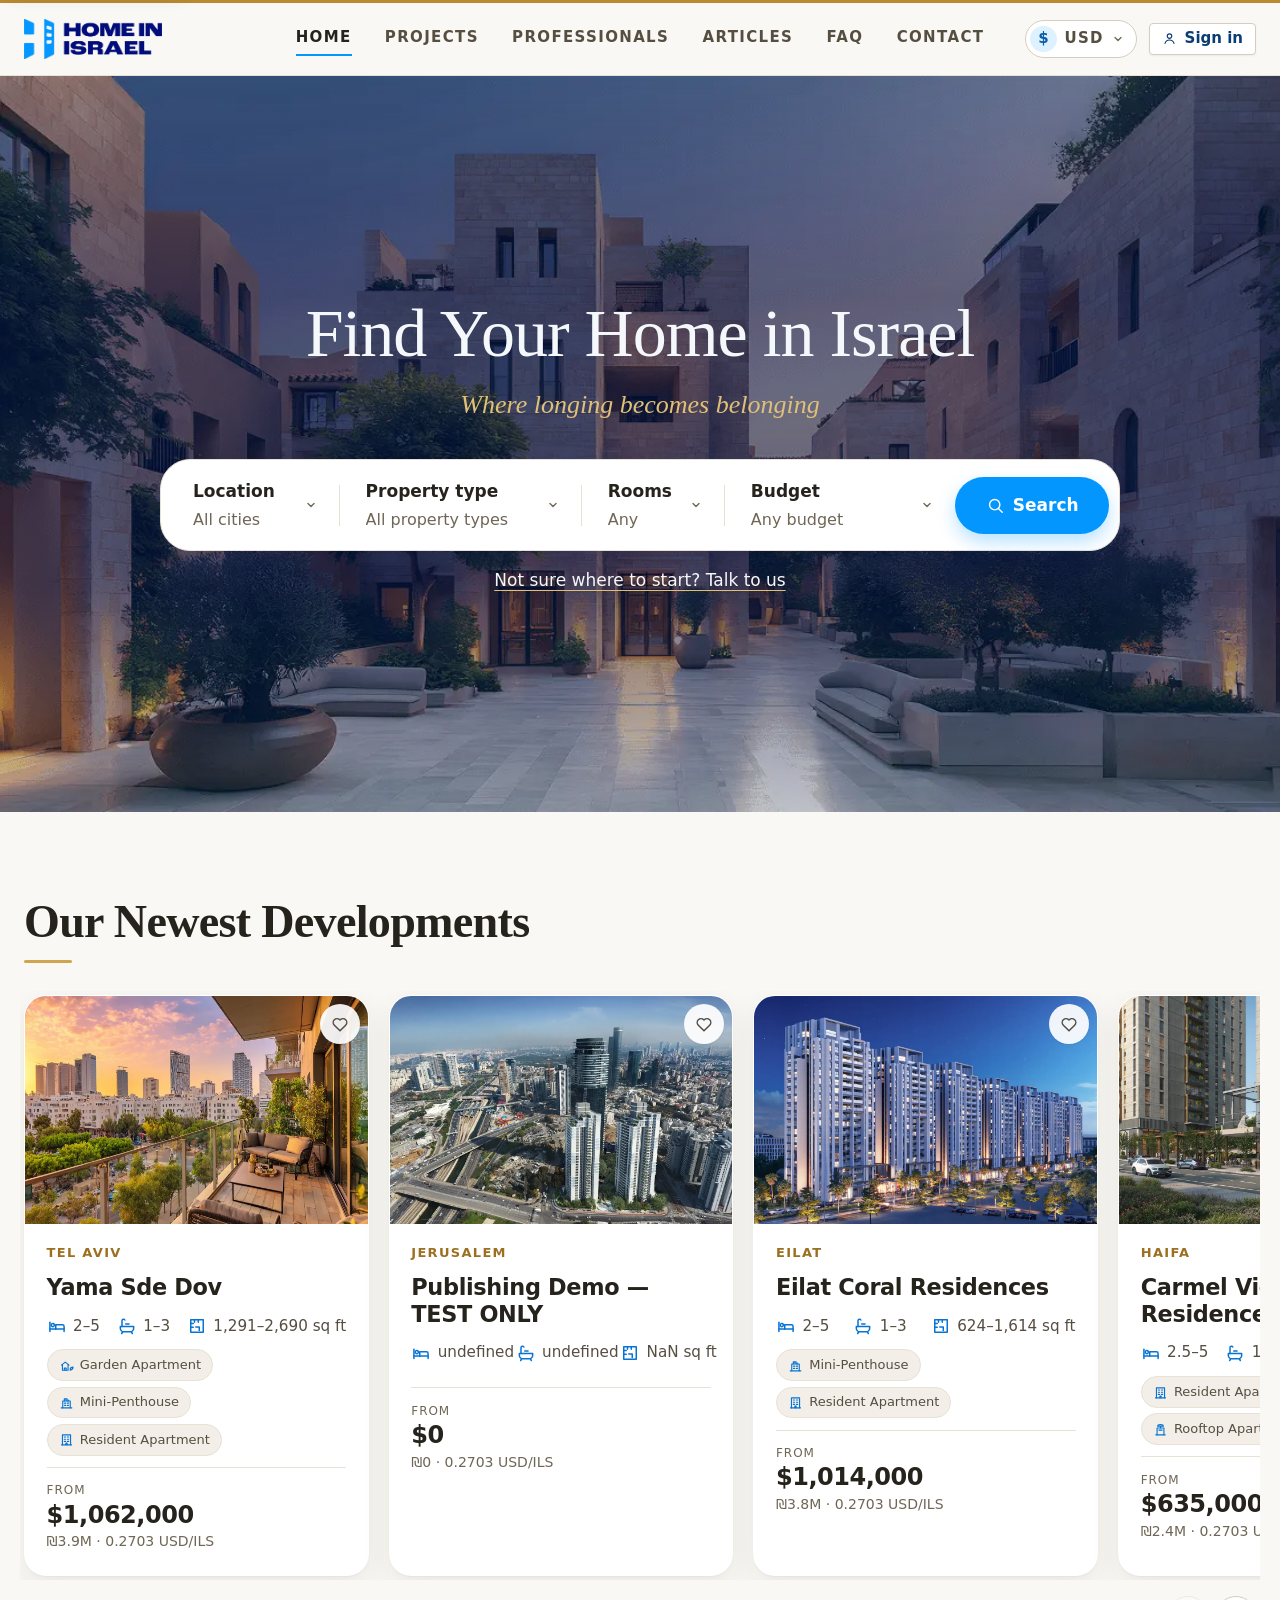
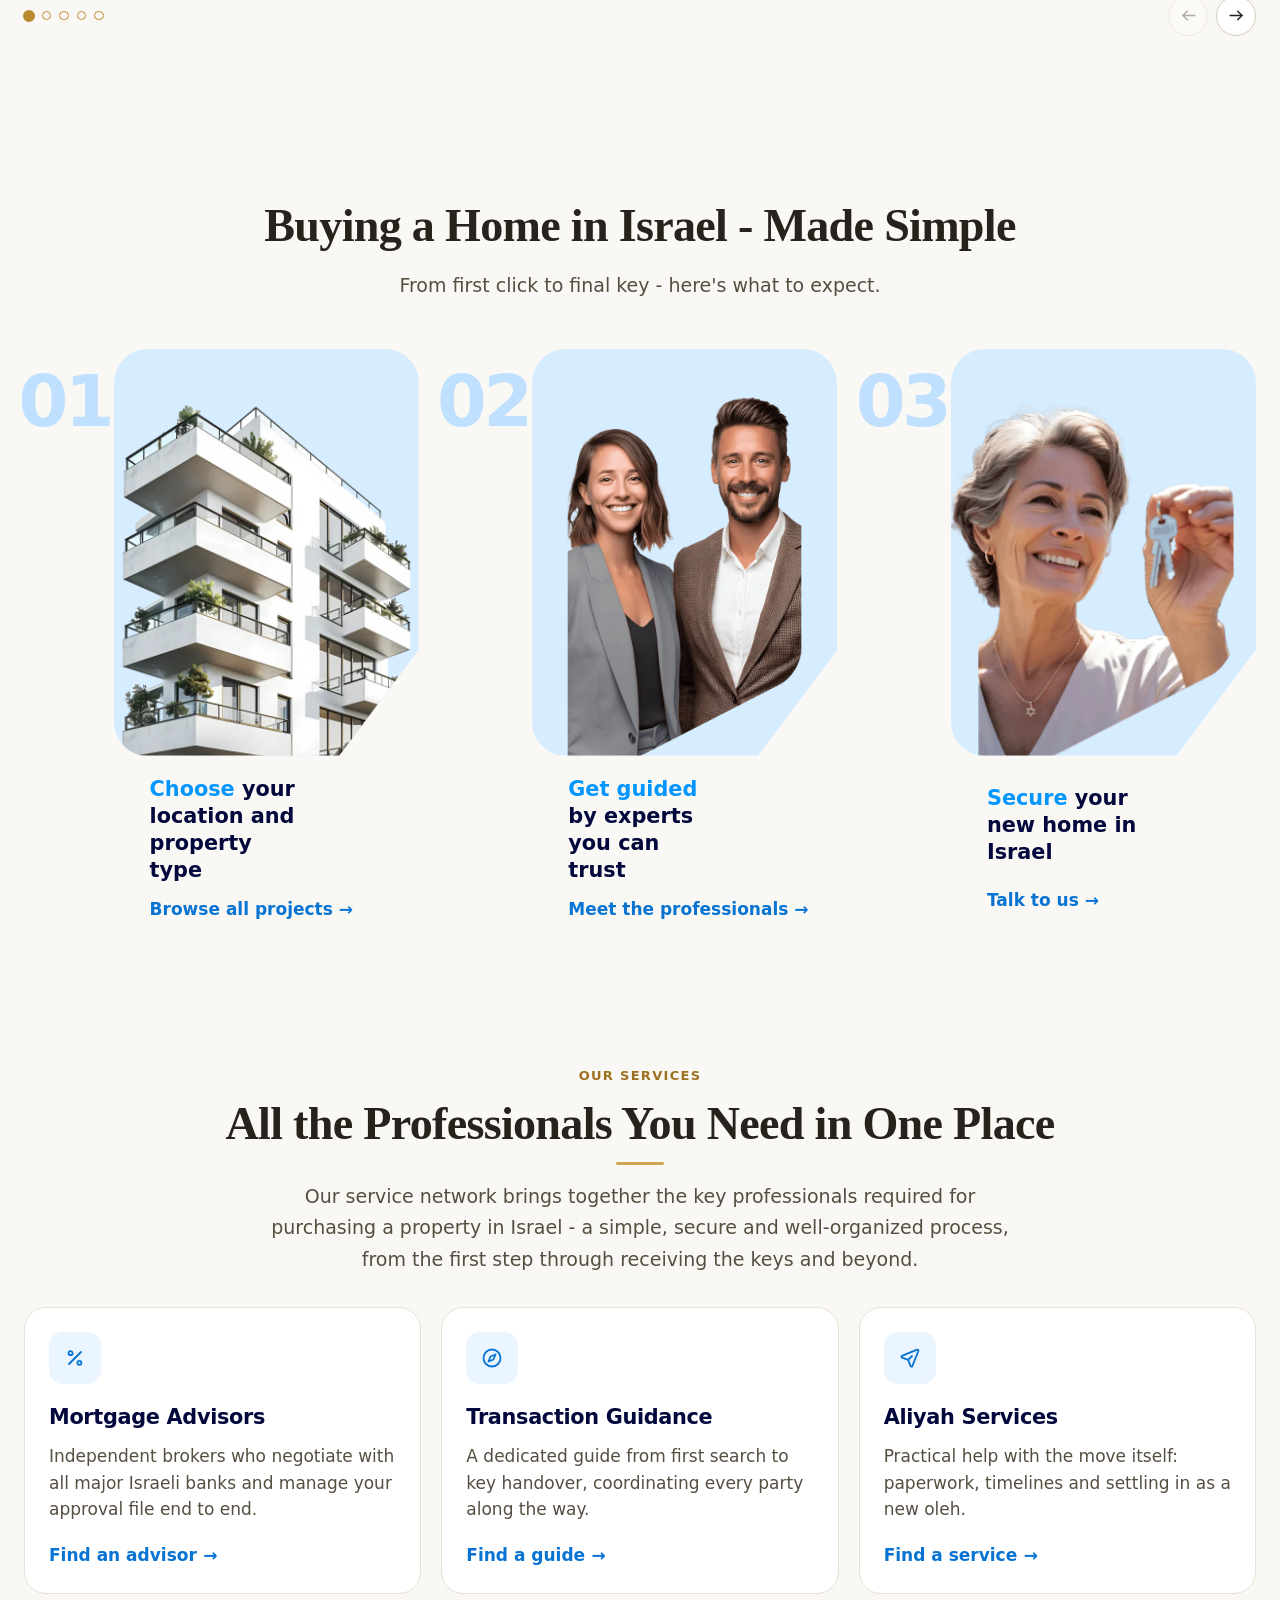
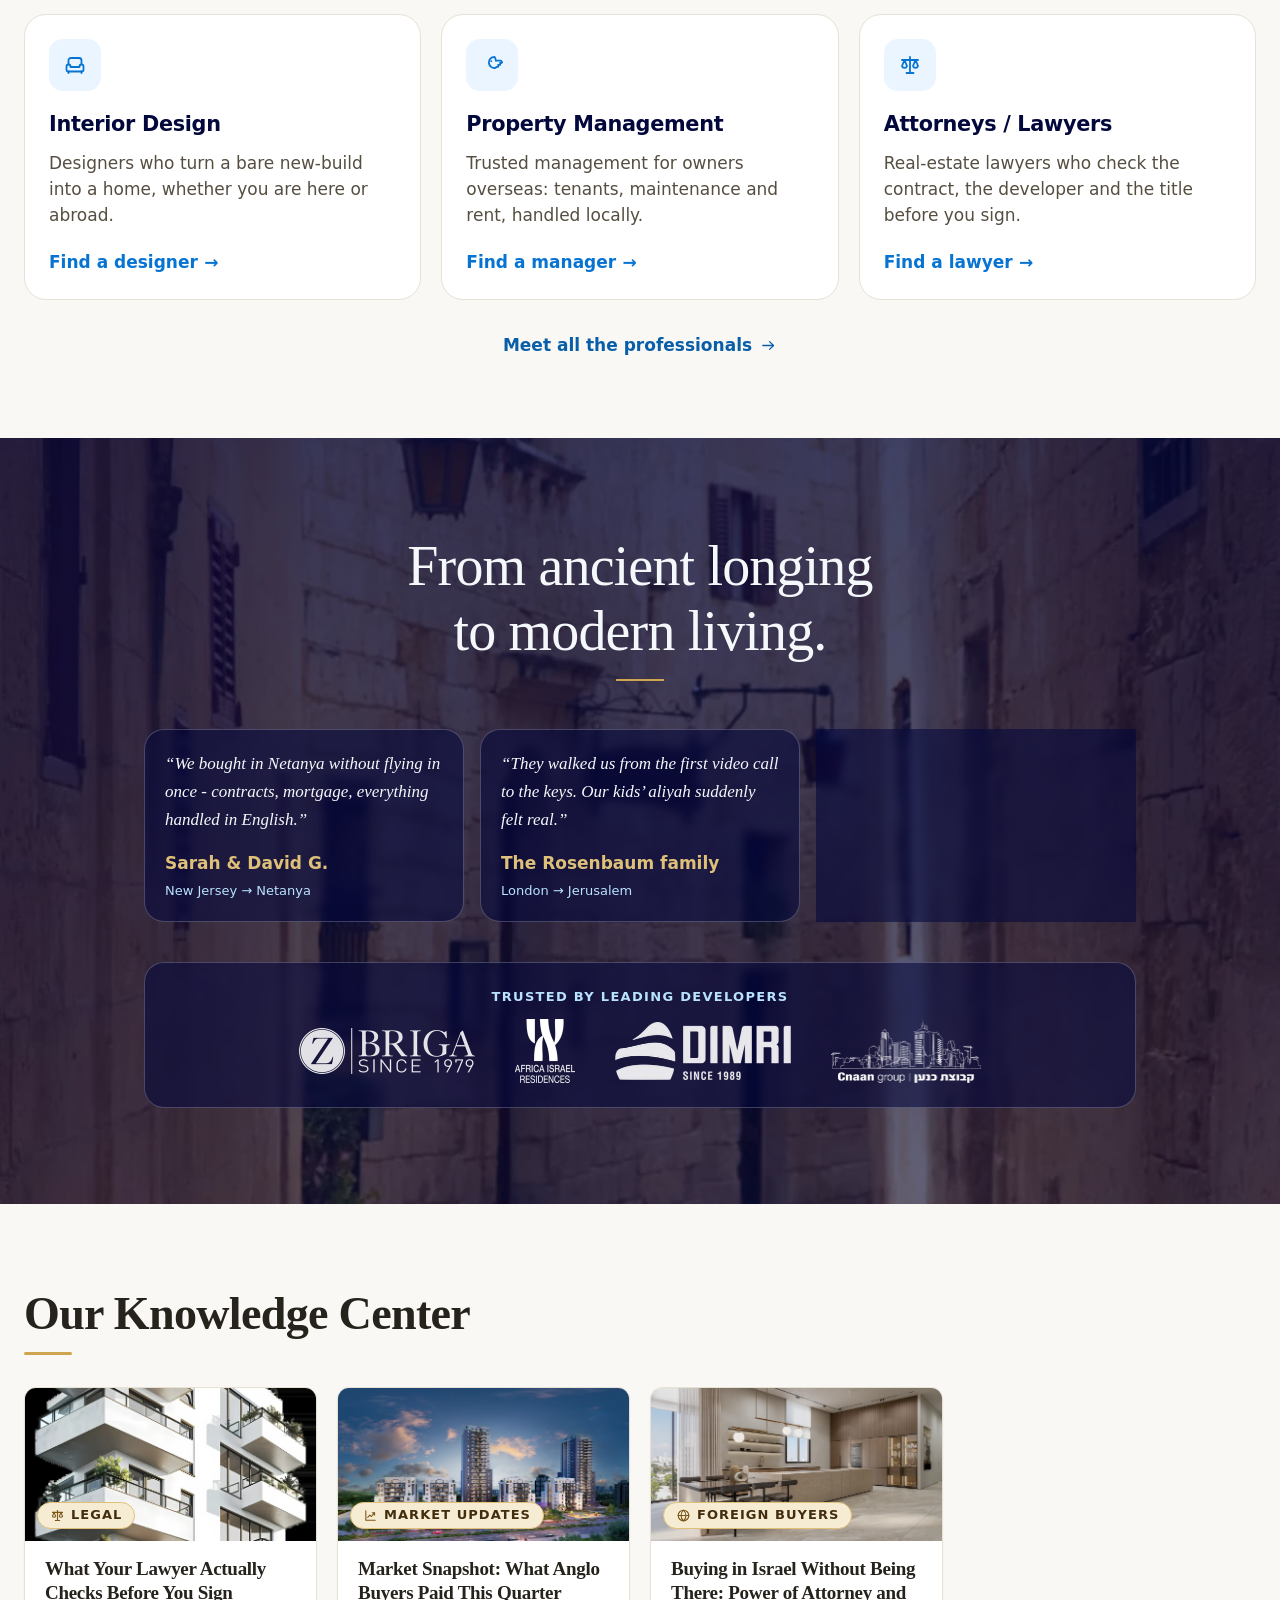
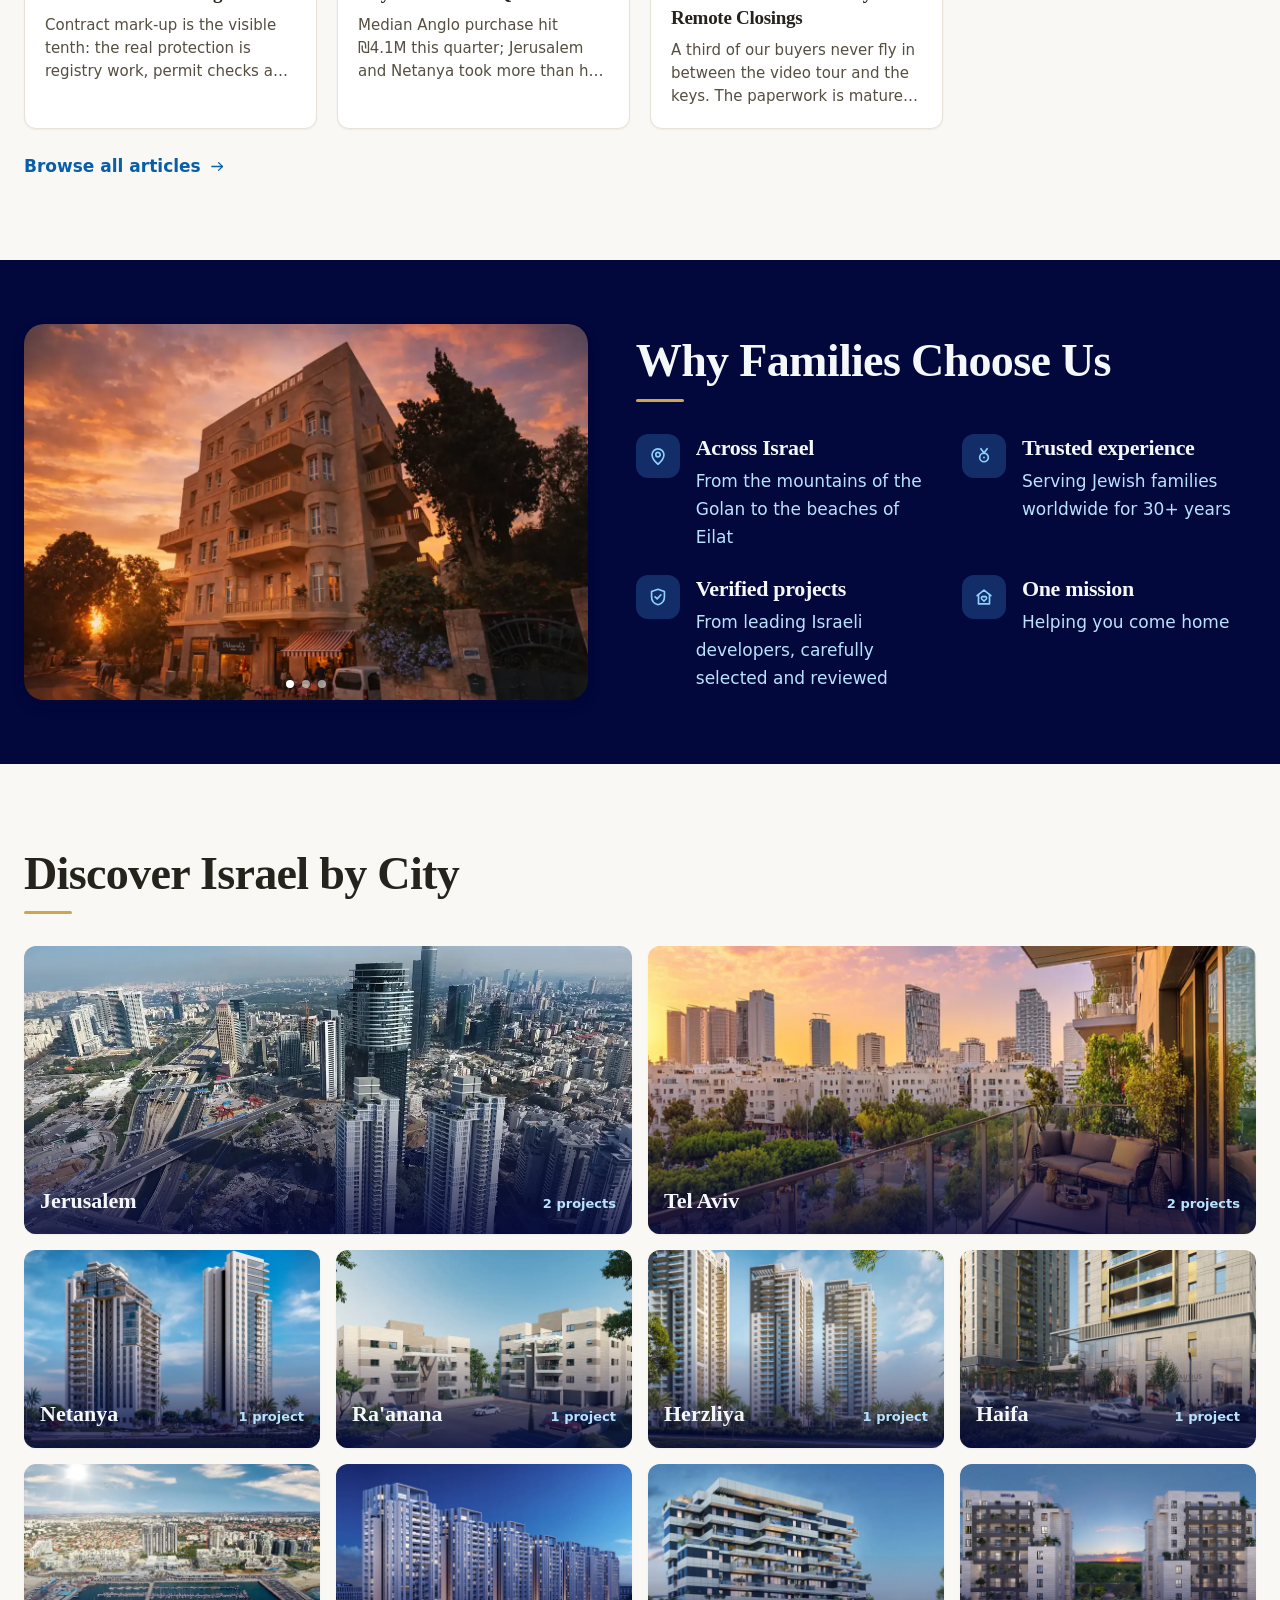
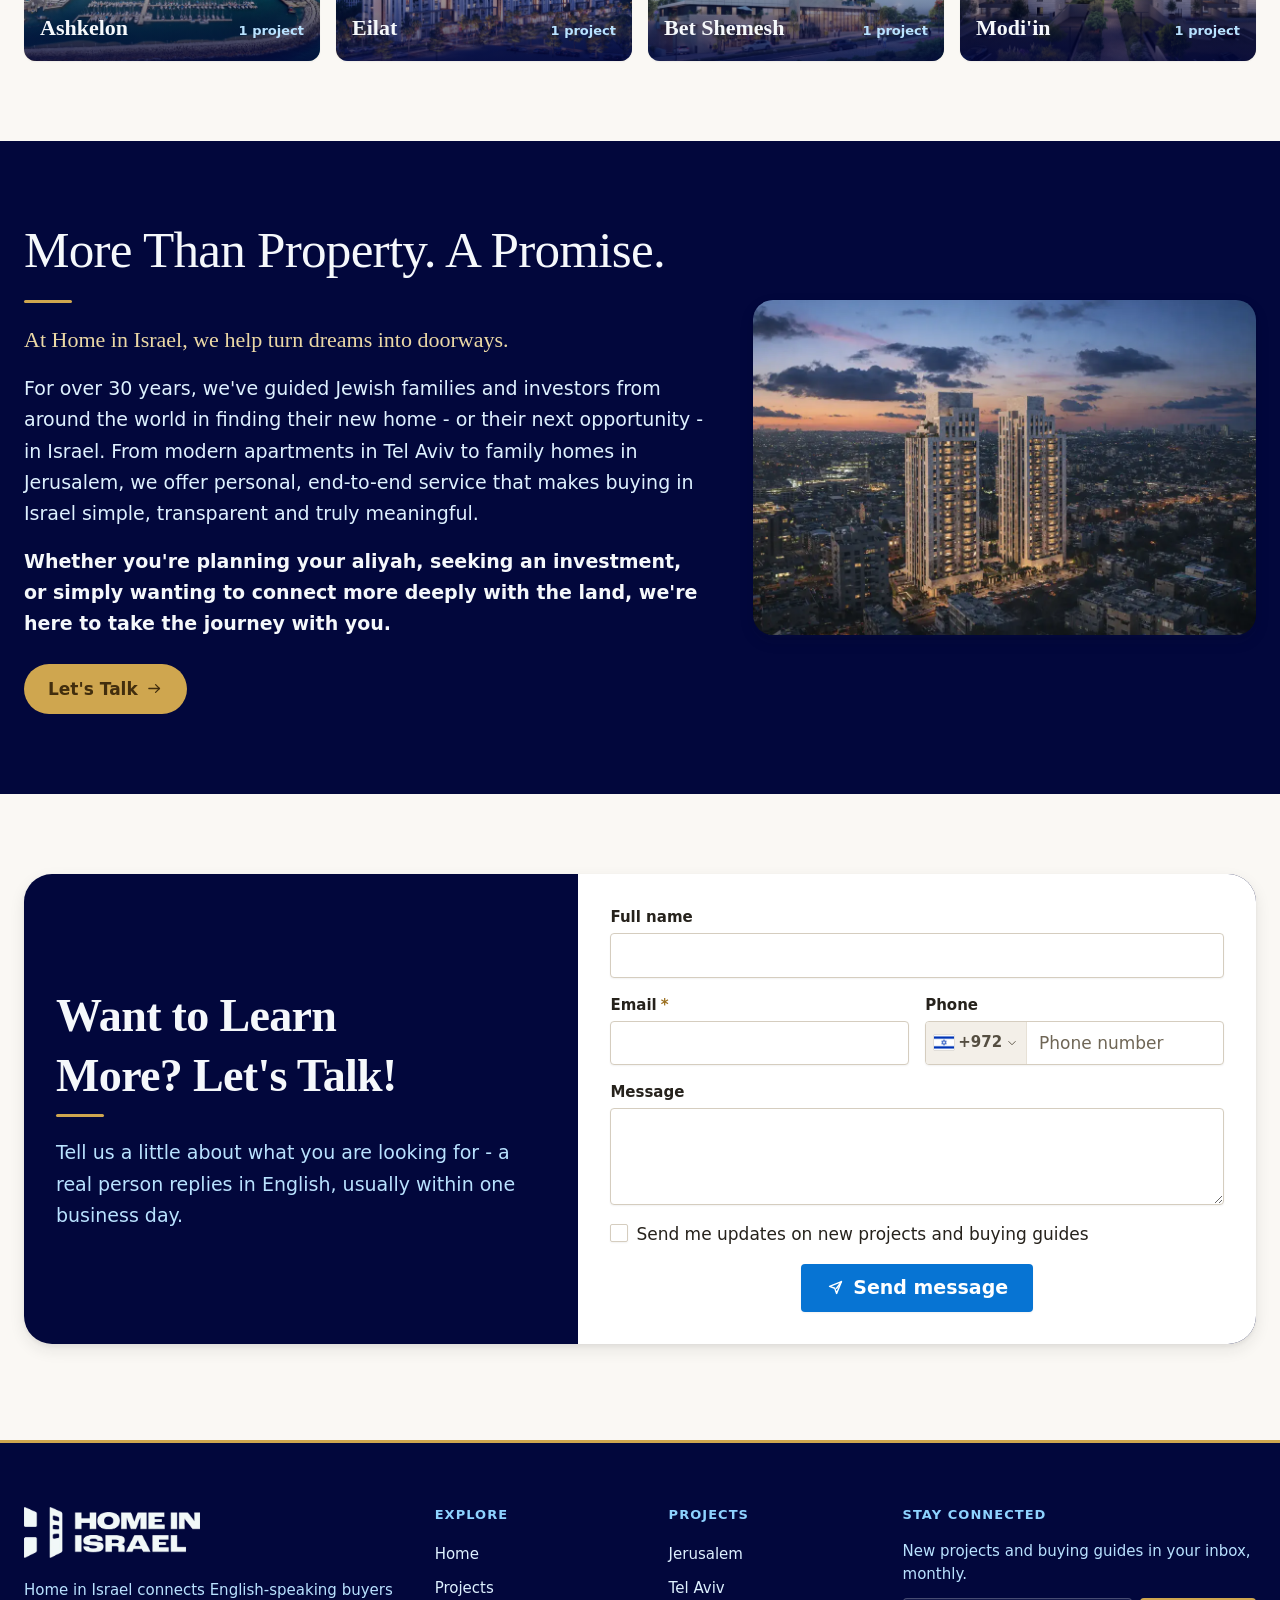
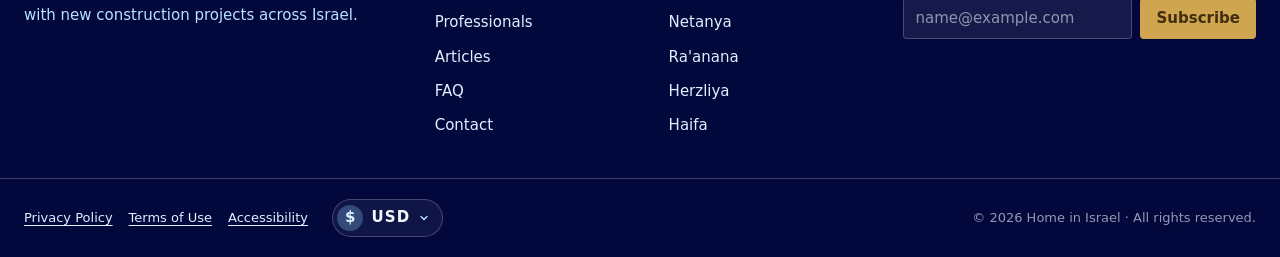
==== commit 370eeb18: "hii: Inter type scale, centred nav, rounder search bar, card variants, light 01/02/03 steps, service" ====
--- a/wwwroot/hii/index.html
+++ b/wwwroot/hii/index.html
@@ -37,11 +37,14 @@
 		<link href="css/ArticleCard.DTiCCHFM.css" rel="stylesheet">
 		<link href="css/ProviderContactDialog.11CaY0CW.css" rel="stylesheet">
 		<link href="css/4.c5lgluKs.css" rel="stylesheet">
+		<link href="css/inter.css" rel="stylesheet">
+		<link href="css/custom.css" rel="stylesheet">
 	</head>
-	<body data-sveltekit-preload-data="hover">
-		<div style="display: contents"><!--[--><!--[0--><!--[--><!--[0--><!--[--><!--[0--><a class="skip-link svelte-1br2sqw" href="#main">Skip to content</a> <header class="header svelte-a8kxe2" data-testid="site-header"><div class="container bar svelte-a8kxe2"><a class="brand svelte-a8kxe2" href="/"><img class="logo svelte-a8kxe2" src="brand/logo.webp" alt="Home in Israel" width="640" height="186" fetchpriority="high"/></a> <nav class="nav svelte-a8kxe2" aria-label="Home"><!--[--><a href="/" class="nav-link svelte-a8kxe2" aria-current="page">Home</a><a href="/search/" class="nav-link svelte-a8kxe2">Projects</a><a href="/professionals/" class="nav-link svelte-a8kxe2">Professionals</a><a href="/articles/" class="nav-link svelte-a8kxe2">Articles</a><a href="/faq/" class="nav-link svelte-a8kxe2">FAQ</a><a href="/#contact" class="nav-link svelte-a8kxe2">Contact</a><!--]--></nav> <div class="tools svelte-a8kxe2"><!--$s1--><span class="currency svelte-1vr4uju" data-testid="currency-selector"><button type="button" class="pill svelte-1vr4uju" aria-haspopup="listbox" aria-expanded="false" aria-label="Currency"><span class="coin svelte-1vr4uju" aria-hidden="true">$</span> <span class="code svelte-1vr4uju" aria-hidden="true">USD</span> <svg class="chevron svelte-1vr4uju" viewBox="0 0 16 16" width="12" height="12" aria-hidden="true" fill="none"><path d="m4 6 4 4 4-4" stroke="currentColor" stroke-width="1.8" stroke-linecap="round" stroke-linejoin="round"></path></svg></button> <!--[-1--><!--]--></span><!----> <span class="signin svelte-a8kxe2"><!--[0--><a data-testid="header-sign-in" href="/account/" class="button secondary sm svelte-b3waqk"><!--[-1--><!--]--> <span class="label svelte-b3waqk"><span class="account-btn svelte-a8kxe2"><svg class="icon svelte-44m1s1" viewBox="0 0 24 24" fill="none" stroke="currentColor" stroke-width="1.8" stroke-linecap="round" stroke-linejoin="round" data-icon="user" aria-hidden="true"><!--[--><path d="M12 4.5a3.6 3.6 0 1 0 0 7.2 3.6 3.6 0 0 0 0-7.2Z"></path><path d="M4.8 19.8c1-3.6 3.9-5.4 7.2-5.4s6.2 1.8 7.2 5.4"></path><!--]--><!--[-1--><!--]--></svg><!----> Sign in</span><!----></span></a><!--]--><!----></span> <button class="menu-btn svelte-a8kxe2" type="button" aria-expanded="false" aria-controls="mobile-drawer"><span class="visually-hidden">Menu</span> <span class="burger svelte-a8kxe2" aria-hidden="true"><i class="svelte-a8kxe2"></i><i class="svelte-a8kxe2"></i><i class="svelte-a8kxe2"></i></span></button></div></div></header> <!--[-1--><!--]--><!----><!--]--> <main id="main" class="svelte-1br2sqw"><!--[--><!--[0--><section class="hero" data-testid="section-hero" aria-labelledby="hero-title"><div class="stage svelte-1ewzqr7"><img class="stage-photo svelte-1ewzqr7" src="brand/home-hero.webp" alt="" width="1440" height="642" fetchpriority="high" decoding="async"/> <div class="stage-veil svelte-1ewzqr7" aria-hidden="true"></div> <div class="container stage-copy svelte-1ewzqr7"><h1 id="hero-title" class="svelte-1ewzqr7">Find Your Home in Israel</h1> <p class="hero-sub svelte-1ewzqr7">Where longing becomes belonging</p> <div class="hero-search svelte-1ewzqr7"><form class="search-bar svelte-1xieb3j" data-testid="search-bar" aria-label="Search new-build projects"><!--$s2--><span class="pubsel hero svelte-113dn73"><!--[-1--><!--]--> <button data-testid="hero-city" type="button" class="trigger svelte-113dn73" data-value="" aria-haspopup="listbox" aria-expanded="false" aria-label="Location: All cities"><!--[0--><span class="hero-label svelte-113dn73">Location</span> <span class="hero-value svelte-113dn73">All cities</span><!--]--> <svg class="caret svelte-113dn73" viewBox="0 0 16 16" width="12" height="12" aria-hidden="true" fill="none"><path d="m4 6 4 4 4-4" stroke="currentColor" stroke-width="1.8" stroke-linecap="round" stroke-linejoin="round"></path></svg></button> <!--[-1--><!--]--></span><!----> <span class="split svelte-1xieb3j" aria-hidden="true"></span> <!--$s3--><span class="pubsel hero svelte-113dn73"><!--[-1--><!--]--> <button data-testid="hero-type" type="button" class="trigger svelte-113dn73" data-value="" aria-haspopup="listbox" aria-expanded="false" aria-label="Property type: All property types"><!--[0--><span class="hero-label svelte-113dn73">Property type</span> <span class="hero-value svelte-113dn73">All property types</span><!--]--> <svg class="caret svelte-113dn73" viewBox="0 0 16 16" width="12" height="12" aria-hidden="true" fill="none"><path d="m4 6 4 4 4-4" stroke="currentColor" stroke-width="1.8" stroke-linecap="round" stroke-linejoin="round"></path></svg></button> <!--[-1--><!--]--></span><!----> <span class="split svelte-1xieb3j" aria-hidden="true"></span> <!--$s4--><span class="pubsel hero svelte-113dn73"><!--[-1--><!--]--> <button data-testid="hero-rooms" type="button" class="trigger svelte-113dn73" data-value="" aria-haspopup="listbox" aria-expanded="false" aria-label="Rooms: Any"><!--[0--><span class="hero-label svelte-113dn73">Rooms</span> <span class="hero-value svelte-113dn73">Any</span><!--]--> <svg class="caret svelte-113dn73" viewBox="0 0 16 16" width="12" height="12" aria-hidden="true" fill="none"><path d="m4 6 4 4 4-4" stroke="currentColor" stroke-width="1.8" stroke-linecap="round" stroke-linejoin="round"></path></svg></button> <!--[-1--><!--]--></span><!----> <span class="split svelte-1xieb3j" aria-hidden="true"></span> <!--$s5--><span class="pubsel hero svelte-113dn73"><!--[-1--><!--]--> <button data-testid="hero-budget" type="button" class="trigger svelte-113dn73" data-value="" aria-haspopup="listbox" aria-expanded="false" aria-label="Budget: Any budget"><!--[0--><span class="hero-label svelte-113dn73">Budget</span> <span class="hero-value svelte-113dn73">Any budget</span><!--]--> <svg class="caret svelte-113dn73" viewBox="0 0 16 16" width="12" height="12" aria-hidden="true" fill="none"><path d="m4 6 4 4 4-4" stroke="currentColor" stroke-width="1.8" stroke-linecap="round" stroke-linejoin="round"></path></svg></button> <!--[-1--><!--]--></span><!----> <button class="go svelte-1xieb3j" type="submit" data-testid="search-submit"><svg class="icon svelte-44m1s1" viewBox="0 0 24 24" fill="none" stroke="currentColor" stroke-width="1.8" stroke-linecap="round" stroke-linejoin="round" data-icon="search" aria-hidden="true"><!--[--><path d="M11 4.5a6.5 6.5 0 1 0 0 13 6.5 6.5 0 0 0 0-13Z"></path><path d="m15.7 15.7 4.8 4.8"></path><!--]--><!--[-1--><!--]--></svg><!----> <span class="go-label">Search</span></button></form><!----></div> <p class="hero-alt svelte-1ewzqr7"><a href="#contact" data-testid="hero-talk-link" class="svelte-1ewzqr7">Not sure where to start? Talk to us</a></p></div></div></section><!--]--> <div class="container nudge-slot svelte-1ewzqr7"><!--[-1--><!--]--><!----></div> <!--[0--><section class="section section-before-band container svelte-1ewzqr7" data-testid="section-featured" aria-labelledby="featured-title"><div class="section-head svelte-1e6mq4h"><!--[-1--><!--]--> <div class="row svelte-1e6mq4h"><h2 id="featured-title" class="svelte-1e6mq4h">Our Newest Developments</h2> <!--[-1--><!--]--></div> <span class="rule svelte-1e6mq4h" aria-hidden="true"></span></div><!----> <div class="carousel"><ul class="track svelte-1ghiykw"><!--[--><li data-slide="" class="svelte-1ghiykw"><article class="card svelte-oviq8z" data-testid="project-card"><div class="media svelte-oviq8z"><a class="media-link svelte-oviq8z" href="/projects/yama-sde-dov/" tabindex="-1" aria-hidden="true"><img class="media svelte-cioyu9" src="media/01a062b7-4f83-76ee-a7f7-7e0e3d129384_rectangle-58.webp" alt="" width="400" height="267" data-variant="card" loading="eager" fetchpriority="high" onload="this.__e=event" onerror="this.__e=event"/><!----></a> <!--[0--><button type="button" class="heart svelte-oviq8z" aria-pressed="false" aria-label="Save Yama Sde Dov to your shortlist" title="Save Yama Sde Dov to your shortlist" data-testid="card-heart"><svg viewBox="0 0 24 24" width="20" height="20" aria-hidden="true"><path d="M12 20.2 5.2 13.4a4.6 4.6 0 0 1 0-6.5 4.6 4.6 0 0 1 6.5 0l.3.3.3-.3a4.6 4.6 0 0 1 6.5 0 4.6 4.6 0 0 1 0 6.5Z" fill="none" stroke="currentColor" stroke-width="1.8" stroke-linecap="round" stroke-linejoin="round"></path></svg></button><!--]--></div> <div class="body svelte-oviq8z"><p class="city eyebrow svelte-oviq8z"><a href="/projects/city/tel_aviv/" class="svelte-oviq8z">Tel Aviv</a></p> <h3 class="name svelte-oviq8z"><a href="/projects/yama-sde-dov/" class="svelte-oviq8z">Yama Sde Dov</a></h3> <ul class="meta svelte-oviq8z" data-testid="card-meta"><!--[0--><li class="svelte-oviq8z"><svg class="picon svelte-strxep" viewBox="0 0 24 24" fill="none" stroke="currentColor" stroke-width="1.8" stroke-linecap="round" stroke-linejoin="round" data-icon="bed" role="img" aria-label="Rooms"><!--[--><path d="M3.5 18.5v-11"></path><path d="M3.5 15.5h17"></path><path d="M20.5 18.5v-6a2 2 0 0 0-2-2h-8v5.5"></path><path d="M6 12.5a1.9 1.9 0 1 1 2.6-2.6 1.9 1.9 0 0 1-2.6 2.6Z"></path><!--]--><!--[-1--><!--]--></svg><!----> <span>2–5</span></li><!--]--> <!--[0--><li class="svelte-oviq8z"><svg class="picon svelte-strxep" viewBox="0 0 24 24" fill="none" stroke="currentColor" stroke-width="1.8" stroke-linecap="round" stroke-linejoin="round" data-icon="bath" role="img" aria-label="Bathrooms"><!--[--><path d="M4 12.5h16v2.2a4.3 4.3 0 0 1-4.3 4.3H8.3A4.3 4.3 0 0 1 4 14.7v-2.2Z"></path><path d="M6 12.5V5.6a1.8 1.8 0 0 1 3.4-.8"></path><path d="M6.5 19.5 5.6 21"></path><path d="M17.5 19.5l.9 1.5"></path><path d="M10.5 9.5h4"></path><!--]--><!--[-1--><!--]--></svg><!----> <span>1–3</span></li><!--]--> <!--[0--><li class="svelte-oviq8z"><svg class="picon svelte-strxep" viewBox="0 0 24 24" fill="none" stroke="currentColor" stroke-width="1.8" stroke-linecap="round" stroke-linejoin="round" data-icon="area" role="img" aria-label="Size"><!--[--><path d="M4.5 4.5h15v15h-15v-15Z"></path><path d="M4.5 9h3"></path><path d="M4.5 13.5h3"></path><path d="M9 4.5v3"></path><path d="M13.5 4.5v3"></path><path d="M10.5 13.2l4.2 0 0 4.2"></path><!--]--><!--[-1--><!--]--></svg><!----> <span>1,291–2,690 sq ft</span></li><!--]--></ul> <ul class="chips svelte-oviq8z" data-testid="card-type-chips"><!--[--><li class="svelte-oviq8z"><a href="/projects/type/garden_apartment/" class="svelte-oviq8z"><svg class="picon svelte-strxep" viewBox="0 0 24 24" fill="none" stroke="currentColor" stroke-width="1.8" stroke-linecap="round" stroke-linejoin="round" data-icon="garden-home" aria-hidden="true"><!--[--><path d="m4 11.5 6-5 6 5"></path><path d="M5.5 10.3v9.2h9v-9.2"></path><path d="M18 19.5c3-.3 4.5-2.3 4.5-5-2.7 0-4.5 1.3-4.5 3.6v1.4Z"></path><path d="M8.5 19.5v-3.4h3v3.4"></path><!--]--><!--[-1--><!--]--></svg><!----><span>Garden Apartment</span></a></li><li class="svelte-oviq8z"><a href="/projects/type/mini_penthouse/" class="svelte-oviq8z"><svg class="picon svelte-strxep" viewBox="0 0 24 24" fill="none" stroke="currentColor" stroke-width="1.8" stroke-linecap="round" stroke-linejoin="round" data-icon="mini-penthouse" aria-hidden="true"><!--[--><path d="M3.5 20.5h17"></path><path d="M6 20.5V9.5h12v11"></path><path d="M8.5 9.5V6h4.5v3.5"></path><path d="M10 7.75h1.5"></path><path d="M15 9.5V8.2"></path><path d="M8.75 13h2"></path><path d="M13.25 13h2"></path><path d="M8.75 16.5h2"></path><path d="M13.25 16.5h2"></path><!--]--><!--[-1--><!--]--></svg><!----><span>Mini-Penthouse</span></a></li><li class="svelte-oviq8z"><a href="/projects/type/resident_apartment/" class="svelte-oviq8z"><svg class="picon svelte-strxep" viewBox="0 0 24 24" fill="none" stroke="currentColor" stroke-width="1.8" stroke-linecap="round" stroke-linejoin="round" data-icon="building-flats" aria-hidden="true"><!--[--><path d="M5.5 20.5v-16h13v16"></path><path d="M4 20.5h16"></path><path d="M8.5 8h2"></path><path d="M13.5 8h2"></path><path d="M8.5 11.5h2"></path><path d="M13.5 11.5h2"></path><path d="M8.5 15h2"></path><path d="M13.5 15h2"></path><path d="M11 20.5v-2.7h2v2.7"></path><!--]--><!--[-1--><!--]--></svg><!----><span>Resident Apartment</span></a></li><!--]--></ul> <div class="price svelte-oviq8z"><span class="from svelte-oviq8z">From</span> <span class="money compact svelte-obexqu"><span class="headline svelte-obexqu">$1,062,000</span> <!--[0--><span class="disclosure svelte-obexqu">₪3.9M · 0.2703 USD/ILS</span><!--]--></span><!----></div></div></article><!----></li><li data-slide="" class="svelte-1ghiykw"><article class="card svelte-oviq8z" data-testid="project-card"><div class="media svelte-oviq8z"><a class="media-link svelte-oviq8z" href="/projects/staging-publishing-demo-20260913/" tabindex="-1" aria-hidden="true"><img class="media svelte-cioyu9" src="media/01a0973a-0dfc-7db7-bcb7-ed9eda4e6d5b_qa-20260912-provider-article.webp" alt="" width="400" height="267" data-variant="card" loading="lazy" decoding="async" onload="this.__e=event" onerror="this.__e=event"/><!----></a> <!--[0--><button type="button" class="heart svelte-oviq8z" aria-pressed="false" aria-label="Save Publishing Demo — TEST ONLY to your shortlist" title="Save Publishing Demo — TEST ONLY to your shortlist" data-testid="card-heart"><svg viewBox="0 0 24 24" width="20" height="20" aria-hidden="true"><path d="M12 20.2 5.2 13.4a4.6 4.6 0 0 1 0-6.5 4.6 4.6 0 0 1 6.5 0l.3.3.3-.3a4.6 4.6 0 0 1 6.5 0 4.6 4.6 0 0 1 0 6.5Z" fill="none" stroke="currentColor" stroke-width="1.8" stroke-linecap="round" stroke-linejoin="round"></path></svg></button><!--]--></div> <div class="body svelte-oviq8z"><p class="city eyebrow svelte-oviq8z"><a href="/projects/city/jerusalem/" class="svelte-oviq8z">Jerusalem</a></p> <h3 class="name svelte-oviq8z"><a href="/projects/staging-publishing-demo-20260913/" class="svelte-oviq8z">Publishing Demo — TEST ONLY</a></h3> <ul class="meta svelte-oviq8z" data-testid="card-meta"><!--[0--><li class="svelte-oviq8z"><svg class="picon svelte-strxep" viewBox="0 0 24 24" fill="none" stroke="currentColor" stroke-width="1.8" stroke-linecap="round" stroke-linejoin="round" data-icon="bed" role="img" aria-label="Rooms"><!--[--><path d="M3.5 18.5v-11"></path><path d="M3.5 15.5h17"></path><path d="M20.5 18.5v-6a2 2 0 0 0-2-2h-8v5.5"></path><path d="M6 12.5a1.9 1.9 0 1 1 2.6-2.6 1.9 1.9 0 0 1-2.6 2.6Z"></path><!--]--><!--[-1--><!--]--></svg><!----> <span>undefined</span></li><!--]--> <!--[0--><li class="svelte-oviq8z"><svg class="picon svelte-strxep" viewBox="0 0 24 24" fill="none" stroke="currentColor" stroke-width="1.8" stroke-linecap="round" stroke-linejoin="round" data-icon="bath" role="img" aria-label="Bathrooms"><!--[--><path d="M4 12.5h16v2.2a4.3 4.3 0 0 1-4.3 4.3H8.3A4.3 4.3 0 0 1 4 14.7v-2.2Z"></path><path d="M6 12.5V5.6a1.8 1.8 0 0 1 3.4-.8"></path><path d="M6.5 19.5 5.6 21"></path><path d="M17.5 19.5l.9 1.5"></path><path d="M10.5 9.5h4"></path><!--]--><!--[-1--><!--]--></svg><!----> <span>undefined</span></li><!--]--> <!--[0--><li class="svelte-oviq8z"><svg class="picon svelte-strxep" viewBox="0 0 24 24" fill="none" stroke="currentColor" stroke-width="1.8" stroke-linecap="round" stroke-linejoin="round" data-icon="area" role="img" aria-label="Size"><!--[--><path d="M4.5 4.5h15v15h-15v-15Z"></path><path d="M4.5 9h3"></path><path d="M4.5 13.5h3"></path><path d="M9 4.5v3"></path><path d="M13.5 4.5v3"></path><path d="M10.5 13.2l4.2 0 0 4.2"></path><!--]--><!--[-1--><!--]--></svg><!----> <span>NaN sq ft</span></li><!--]--></ul> <ul class="chips svelte-oviq8z" data-testid="card-type-chips"><!--[--><!--]--></ul> <div class="price svelte-oviq8z"><span class="from svelte-oviq8z">From</span> <span class="money compact svelte-obexqu"><span class="headline svelte-obexqu">$0</span> <!--[0--><span class="disclosure svelte-obexqu">₪0 · 0.2703 USD/ILS</span><!--]--></span><!----></div></div></article><!----></li><li data-slide="" class="svelte-1ghiykw"><article class="card svelte-oviq8z" data-testid="project-card"><div class="media svelte-oviq8z"><a class="media-link svelte-oviq8z" href="/projects/eilat-coral-residences/" tabindex="-1" aria-hidden="true"><img class="media svelte-cioyu9" src="media/fixtures_project-08-1.webp" alt="" width="400" height="267" data-variant="card" loading="lazy" decoding="async" onload="this.__e=event" onerror="this.__e=event"/><!----></a> <!--[0--><button type="button" class="heart svelte-oviq8z" aria-pressed="false" aria-label="Save Eilat Coral Residences to your shortlist" title="Save Eilat Coral Residences to your shortlist" data-testid="card-heart"><svg viewBox="0 0 24 24" width="20" height="20" aria-hidden="true"><path d="M12 20.2 5.2 13.4a4.6 4.6 0 0 1 0-6.5 4.6 4.6 0 0 1 6.5 0l.3.3.3-.3a4.6 4.6 0 0 1 6.5 0 4.6 4.6 0 0 1 0 6.5Z" fill="none" stroke="currentColor" stroke-width="1.8" stroke-linecap="round" stroke-linejoin="round"></path></svg></button><!--]--></div> <div class="body svelte-oviq8z"><p class="city eyebrow svelte-oviq8z"><a href="/projects/city/eilat/" class="svelte-oviq8z">Eilat</a></p> <h3 class="name svelte-oviq8z"><a href="/projects/eilat-coral-residences/" class="svelte-oviq8z">Eilat Coral Residences</a></h3> <ul class="meta svelte-oviq8z" data-testid="card-meta"><!--[0--><li class="svelte-oviq8z"><svg class="picon svelte-strxep" viewBox="0 0 24 24" fill="none" stroke="currentColor" stroke-width="1.8" stroke-linecap="round" stroke-linejoin="round" data-icon="bed" role="img" aria-label="Rooms"><!--[--><path d="M3.5 18.5v-11"></path><path d="M3.5 15.5h17"></path><path d="M20.5 18.5v-6a2 2 0 0 0-2-2h-8v5.5"></path><path d="M6 12.5a1.9 1.9 0 1 1 2.6-2.6 1.9 1.9 0 0 1-2.6 2.6Z"></path><!--]--><!--[-1--><!--]--></svg><!----> <span>2–5</span></li><!--]--> <!--[0--><li class="svelte-oviq8z"><svg class="picon svelte-strxep" viewBox="0 0 24 24" fill="none" stroke="currentColor" stroke-width="1.8" stroke-linecap="round" stroke-linejoin="round" data-icon="bath" role="img" aria-label="Bathrooms"><!--[--><path d="M4 12.5h16v2.2a4.3 4.3 0 0 1-4.3 4.3H8.3A4.3 4.3 0 0 1 4 14.7v-2.2Z"></path><path d="M6 12.5V5.6a1.8 1.8 0 0 1 3.4-.8"></path><path d="M6.5 19.5 5.6 21"></path><path d="M17.5 19.5l.9 1.5"></path><path d="M10.5 9.5h4"></path><!--]--><!--[-1--><!--]--></svg><!----> <span>1–3</span></li><!--]--> <!--[0--><li class="svelte-oviq8z"><svg class="picon svelte-strxep" viewBox="0 0 24 24" fill="none" stroke="currentColor" stroke-width="1.8" stroke-linecap="round" stroke-linejoin="round" data-icon="area" role="img" aria-label="Size"><!--[--><path d="M4.5 4.5h15v15h-15v-15Z"></path><path d="M4.5 9h3"></path><path d="M4.5 13.5h3"></path><path d="M9 4.5v3"></path><path d="M13.5 4.5v3"></path><path d="M10.5 13.2l4.2 0 0 4.2"></path><!--]--><!--[-1--><!--]--></svg><!----> <span>624–1,614 sq ft</span></li><!--]--></ul> <ul class="chips svelte-oviq8z" data-testid="card-type-chips"><!--[--><li class="svelte-oviq8z"><a href="/projects/type/mini_penthouse/" class="svelte-oviq8z"><svg class="picon svelte-strxep" viewBox="0 0 24 24" fill="none" stroke="currentColor" stroke-width="1.8" stroke-linecap="round" stroke-linejoin="round" data-icon="mini-penthouse" aria-hidden="true"><!--[--><path d="M3.5 20.5h17"></path><path d="M6 20.5V9.5h12v11"></path><path d="M8.5 9.5V6h4.5v3.5"></path><path d="M10 7.75h1.5"></path><path d="M15 9.5V8.2"></path><path d="M8.75 13h2"></path><path d="M13.25 13h2"></path><path d="M8.75 16.5h2"></path><path d="M13.25 16.5h2"></path><!--]--><!--[-1--><!--]--></svg><!----><span>Mini-Penthouse</span></a></li><li class="svelte-oviq8z"><a href="/projects/type/resident_apartment/" class="svelte-oviq8z"><svg class="picon svelte-strxep" viewBox="0 0 24 24" fill="none" stroke="currentColor" stroke-width="1.8" stroke-linecap="round" stroke-linejoin="round" data-icon="building-flats" aria-hidden="true"><!--[--><path d="M5.5 20.5v-16h13v16"></path><path d="M4 20.5h16"></path><path d="M8.5 8h2"></path><path d="M13.5 8h2"></path><path d="M8.5 11.5h2"></path><path d="M13.5 11.5h2"></path><path d="M8.5 15h2"></path><path d="M13.5 15h2"></path><path d="M11 20.5v-2.7h2v2.7"></path><!--]--><!--[-1--><!--]--></svg><!----><span>Resident Apartment</span></a></li><!--]--></ul> <div class="price svelte-oviq8z"><span class="from svelte-oviq8z">From</span> <span class="money compact svelte-obexqu"><span class="headline svelte-obexqu">$1,014,000</span> <!--[0--><span class="disclosure svelte-obexqu">₪3.8M · 0.2703 USD/ILS</span><!--]--></span><!----></div></div></article><!----></li><li data-slide="" class="svelte-1ghiykw"><article class="card svelte-oviq8z" data-testid="project-card"><div class="media svelte-oviq8z"><a class="media-link svelte-oviq8z" href="/projects/carmel-view-residences/" tabindex="-1" aria-hidden="true"><img class="media svelte-cioyu9" src="media/fixtures_project-06-1.webp" alt="" width="400" height="267" data-variant="card" loading="lazy" decoding="async" onload="this.__e=event" onerror="this.__e=event"/><!----></a> <!--[0--><button type="button" class="heart svelte-oviq8z" aria-pressed="false" aria-label="Save Carmel View Residences to your shortlist" title="Save Carmel View Residences to your shortlist" data-testid="card-heart"><svg viewBox="0 0 24 24" width="20" height="20" aria-hidden="true"><path d="M12 20.2 5.2 13.4a4.6 4.6 0 0 1 0-6.5 4.6 4.6 0 0 1 6.5 0l.3.3.3-.3a4.6 4.6 0 0 1 6.5 0 4.6 4.6 0 0 1 0 6.5Z" fill="none" stroke="currentColor" stroke-width="1.8" stroke-linecap="round" stroke-linejoin="round"></path></svg></button><!--]--></div> <div class="body svelte-oviq8z"><p class="city eyebrow svelte-oviq8z"><a href="/projects/city/haifa/" class="svelte-oviq8z">Haifa</a></p> <h3 class="name svelte-oviq8z"><a href="/projects/carmel-view-residences/" class="svelte-oviq8z">Carmel View Residences</a></h3> <ul class="meta svelte-oviq8z" data-testid="card-meta"><!--[0--><li class="svelte-oviq8z"><svg class="picon svelte-strxep" viewBox="0 0 24 24" fill="none" stroke="currentColor" stroke-width="1.8" stroke-linecap="round" stroke-linejoin="round" data-icon="bed" role="img" aria-label="Rooms"><!--[--><path d="M3.5 18.5v-11"></path><path d="M3.5 15.5h17"></path><path d="M20.5 18.5v-6a2 2 0 0 0-2-2h-8v5.5"></path><path d="M6 12.5a1.9 1.9 0 1 1 2.6-2.6 1.9 1.9 0 0 1-2.6 2.6Z"></path><!--]--><!--[-1--><!--]--></svg><!----> <span>2.5–5</span></li><!--]--> <!--[0--><li class="svelte-oviq8z"><svg class="picon svelte-strxep" viewBox="0 0 24 24" fill="none" stroke="currentColor" stroke-width="1.8" stroke-linecap="round" stroke-linejoin="round" data-icon="bath" role="img" aria-label="Bathrooms"><!--[--><path d="M4 12.5h16v2.2a4.3 4.3 0 0 1-4.3 4.3H8.3A4.3 4.3 0 0 1 4 14.7v-2.2Z"></path><path d="M6 12.5V5.6a1.8 1.8 0 0 1 3.4-.8"></path><path d="M6.5 19.5 5.6 21"></path><path d="M17.5 19.5l.9 1.5"></path><path d="M10.5 9.5h4"></path><!--]--><!--[-1--><!--]--></svg><!----> <span>1–3</span></li><!--]--> <!--[0--><li class="svelte-oviq8z"><svg class="picon svelte-strxep" viewBox="0 0 24 24" fill="none" stroke="currentColor" stroke-width="1.8" stroke-linecap="round" stroke-linejoin="round" data-icon="area" role="img" aria-label="Size"><!--[--><path d="M4.5 4.5h15v15h-15v-15Z"></path><path d="M4.5 9h3"></path><path d="M4.5 13.5h3"></path><path d="M9 4.5v3"></path><path d="M13.5 4.5v3"></path><path d="M10.5 13.2l4.2 0 0 4.2"></path><!--]--><!--[-1--><!--]--></svg><!----> <span>731–1,485 sq ft</span></li><!--]--></ul> <ul class="chips svelte-oviq8z" data-testid="card-type-chips"><!--[--><li class="svelte-oviq8z"><a href="/projects/type/resident_apartment/" class="svelte-oviq8z"><svg class="picon svelte-strxep" viewBox="0 0 24 24" fill="none" stroke="currentColor" stroke-width="1.8" stroke-linecap="round" stroke-linejoin="round" data-icon="building-flats" aria-hidden="true"><!--[--><path d="M5.5 20.5v-16h13v16"></path><path d="M4 20.5h16"></path><path d="M8.5 8h2"></path><path d="M13.5 8h2"></path><path d="M8.5 11.5h2"></path><path d="M13.5 11.5h2"></path><path d="M8.5 15h2"></path><path d="M13.5 15h2"></path><path d="M11 20.5v-2.7h2v2.7"></path><!--]--><!--[-1--><!--]--></svg><!----><span>Resident Apartment</span></a></li><li class="svelte-oviq8z"><a href="/projects/type/rooftop_apartment/" class="svelte-oviq8z"><svg class="picon svelte-strxep" viewBox="0 0 24 24" fill="none" stroke="currentColor" stroke-width="1.8" stroke-linecap="round" stroke-linejoin="round" data-icon="rooftop" aria-hidden="true"><!--[--><path d="M6.5 20.5V9.5h11v11"></path><path d="M4.5 20.5h15"></path><path d="M12 4.2c2.9 0 4.6 1.4 4.6 2.6H7.4c0-1.2 1.7-2.6 4.6-2.6Z"></path><path d="M12 6.8v2.7"></path><path d="M9.5 13h5"></path><!--]--><!--[-1--><!--]--></svg><!----><span>Rooftop Apartment</span></a></li><!--]--></ul> <div class="price svelte-oviq8z"><span class="from svelte-oviq8z">From</span> <span class="money compact svelte-obexqu"><span class="headline svelte-obexqu">$635,000</span> <!--[0--><span class="disclosure svelte-obexqu">₪2.4M · 0.2703 USD/ILS</span><!--]--></span><!----></div></div></article><!----></li><li data-slide="" class="svelte-1ghiykw"><article class="card svelte-oviq8z" data-testid="project-card"><div class="media svelte-oviq8z"><a class="media-link svelte-oviq8z" href="/projects/anaba-park-modiin/" tabindex="-1" aria-hidden="true"><img class="media svelte-cioyu9" src="media/fixtures_project-10-1.webp" alt="" width="400" height="267" data-variant="card" loading="lazy" decoding="async" onload="this.__e=event" onerror="this.__e=event"/><!----></a> <!--[0--><button type="button" class="heart svelte-oviq8z" aria-pressed="false" aria-label="Save Anaba Park Modi'in to your shortlist" title="Save Anaba Park Modi'in to your shortlist" data-testid="card-heart"><svg viewBox="0 0 24 24" width="20" height="20" aria-hidden="true"><path d="M12 20.2 5.2 13.4a4.6 4.6 0 0 1 0-6.5 4.6 4.6 0 0 1 6.5 0l.3.3.3-.3a4.6 4.6 0 0 1 6.5 0 4.6 4.6 0 0 1 0 6.5Z" fill="none" stroke="currentColor" stroke-width="1.8" stroke-linecap="round" stroke-linejoin="round"></path></svg></button><!--]--></div> <div class="body svelte-oviq8z"><p class="city eyebrow svelte-oviq8z"><a href="/projects/city/modiin/" class="svelte-oviq8z">Modi'in</a></p> <h3 class="name svelte-oviq8z"><a href="/projects/anaba-park-modiin/" class="svelte-oviq8z">Anaba Park Modi'in</a></h3> <ul class="meta svelte-oviq8z" data-testid="card-meta"><!--[0--><li class="svelte-oviq8z"><svg class="picon svelte-strxep" viewBox="0 0 24 24" fill="none" stroke="currentColor" stroke-width="1.8" stroke-linecap="round" stroke-linejoin="round" data-icon="bed" role="img" aria-label="Rooms"><!--[--><path d="M3.5 18.5v-11"></path><path d="M3.5 15.5h17"></path><path d="M20.5 18.5v-6a2 2 0 0 0-2-2h-8v5.5"></path><path d="M6 12.5a1.9 1.9 0 1 1 2.6-2.6 1.9 1.9 0 0 1-2.6 2.6Z"></path><!--]--><!--[-1--><!--]--></svg><!----> <span>3.5–5.5</span></li><!--]--> <!--[0--><li class="svelte-oviq8z"><svg class="picon svelte-strxep" viewBox="0 0 24 24" fill="none" stroke="currentColor" stroke-width="1.8" stroke-linecap="round" stroke-linejoin="round" data-icon="bath" role="img" aria-label="Bathrooms"><!--[--><path d="M4 12.5h16v2.2a4.3 4.3 0 0 1-4.3 4.3H8.3A4.3 4.3 0 0 1 4 14.7v-2.2Z"></path><path d="M6 12.5V5.6a1.8 1.8 0 0 1 3.4-.8"></path><path d="M6.5 19.5 5.6 21"></path><path d="M17.5 19.5l.9 1.5"></path><path d="M10.5 9.5h4"></path><!--]--><!--[-1--><!--]--></svg><!----> <span>2–3</span></li><!--]--> <!--[0--><li class="svelte-oviq8z"><svg class="picon svelte-strxep" viewBox="0 0 24 24" fill="none" stroke="currentColor" stroke-width="1.8" stroke-linecap="round" stroke-linejoin="round" data-icon="area" role="img" aria-label="Size"><!--[--><path d="M4.5 4.5h15v15h-15v-15Z"></path><path d="M4.5 9h3"></path><path d="M4.5 13.5h3"></path><path d="M9 4.5v3"></path><path d="M13.5 4.5v3"></path><path d="M10.5 13.2l4.2 0 0 4.2"></path><!--]--><!--[-1--><!--]--></svg><!----> <span>1,022–1,722 sq ft</span></li><!--]--></ul> <ul class="chips svelte-oviq8z" data-testid="card-type-chips"><!--[--><li class="svelte-oviq8z"><a href="/projects/type/duplex/" class="svelte-oviq8z"><svg class="picon svelte-strxep" viewBox="0 0 24 24" fill="none" stroke="currentColor" stroke-width="1.8" stroke-linecap="round" stroke-linejoin="round" data-icon="duplex" aria-hidden="true"><!--[--><path d="m4.5 10 7.5-6 7.5 6"></path><path d="M6 8.8v10.7h12V8.8"></path><path d="M6 14.3h12"></path><path d="M10.5 19.5v-3h3v3"></path><!--]--><!--[-1--><!--]--></svg><!----><span>Duplex</span></a></li><li class="svelte-oviq8z"><a href="/projects/type/resident_apartment/" class="svelte-oviq8z"><svg class="picon svelte-strxep" viewBox="0 0 24 24" fill="none" stroke="currentColor" stroke-width="1.8" stroke-linecap="round" stroke-linejoin="round" data-icon="building-flats" aria-hidden="true"><!--[--><path d="M5.5 20.5v-16h13v16"></path><path d="M4 20.5h16"></path><path d="M8.5 8h2"></path><path d="M13.5 8h2"></path><path d="M8.5 11.5h2"></path><path d="M13.5 11.5h2"></path><path d="M8.5 15h2"></path><path d="M13.5 15h2"></path><path d="M11 20.5v-2.7h2v2.7"></path><!--]--><!--[-1--><!--]--></svg><!----><span>Resident Apartment</span></a></li><!--]--></ul> <div class="price svelte-oviq8z"><span class="from svelte-oviq8z">From</span> <span class="money compact svelte-obexqu"><span class="headline svelte-obexqu">$973,000</span> <!--[0--><span class="disclosure svelte-obexqu">₪3.6M · 0.2703 USD/ILS</span><!--]--></span><!----></div></div></article><!----></li><!--]--></ul> <div class="controls svelte-1ghiykw"><div class="dots svelte-1ghiykw" role="tablist" aria-hidden="false"><!--[--><button type="button" class="dot svelte-1ghiykw active" aria-label="Go to project 1"></button><button type="button" class="dot svelte-1ghiykw" aria-label="Go to project 2"></button><button type="button" class="dot svelte-1ghiykw" aria-label="Go to project 3"></button><button type="button" class="dot svelte-1ghiykw" aria-label="Go to project 4"></button><button type="button" class="dot svelte-1ghiykw" aria-label="Go to project 5"></button><!--]--></div> <div class="arrows svelte-1ghiykw"><button type="button" class="arrow svelte-1ghiykw" disabled=""><svg class="icon svelte-44m1s1" viewBox="0 0 24 24" fill="none" stroke="currentColor" stroke-width="1.8" stroke-linecap="round" stroke-linejoin="round" data-icon="arrow-back" data-directional="" role="img" aria-label="Previous projects"><!--[--><path d="M20 12H5"></path><path d="m10.5 6.5-5.5 5.5 5.5 5.5"></path><!--]--><!--[-1--><!--]--></svg><!----></button> <button type="button" class="arrow svelte-1ghiykw"><svg class="icon svelte-44m1s1" viewBox="0 0 24 24" fill="none" stroke="currentColor" stroke-width="1.8" stroke-linecap="round" stroke-linejoin="round" data-icon="arrow-forward" data-directional="" role="img" aria-label="Next projects"><!--[--><path d="M4 12h15"></path><path d="m13.5 6.5 5.5 5.5-5.5 5.5"></path><!--]--><!--[-1--><!--]--></svg><!----></button></div></div></div><!----></section><!--]--> <!--[0--><section class="steps-band svelte-1ewzqr7" data-testid="section-steps" aria-labelledby="steps-title"><div class="container"><div class="steps-head svelte-1ewzqr7"><h2 id="steps-title" class="svelte-1ewzqr7">How It Works</h2> <p class="steps-sub svelte-1ewzqr7">From first click to final key - here is what to expect.</p></div> <ol class="steps svelte-1ewzqr7"><!--[--><li class="step svelte-1ewzqr7"><span class="step-visual svelte-1ewzqr7"><img src="brand/step-01.webp" alt="" width="320" height="420" loading="lazy" decoding="async" class="svelte-1ewzqr7"/></span> <div class="step-copy svelte-1ewzqr7"><h3 class="svelte-1ewzqr7"><span class="step-num svelte-1ewzqr7" aria-hidden="true">1</span> Search</h3> <!--[-1--><p class="svelte-1ewzqr7">Browse projects by city, budget and lifestyle.</p><!--]--> <!--[0--><a class="step-link svelte-1ewzqr7" href="/search/">Browse all projects →</a><!--]--></div></li><li class="step svelte-1ewzqr7"><span class="step-visual svelte-1ewzqr7"><img src="brand/step-02.webp" alt="" width="320" height="420" loading="lazy" decoding="async" class="svelte-1ewzqr7"/></span> <div class="step-copy svelte-1ewzqr7"><h3 class="svelte-1ewzqr7"><span class="step-num svelte-1ewzqr7" aria-hidden="true">2</span> Connect</h3> <!--[0--><p class="svelte-1ewzqr7">Talk to an agent who speaks your language. <span class="step-chip svelte-1ewzqr7"><svg class="picon svelte-strxep" viewBox="0 0 24 24" fill="none" stroke="currentColor" stroke-width="1.8" stroke-linecap="round" stroke-linejoin="round" data-icon="send" aria-hidden="true"><!--[--><path d="m4.5 10.6 15-6.1-6.1 15-2.3-6.6-6.6-2.3Z"></path><path d="M13.4 12.9 19.5 4.5"></path><!--]--><!--[-1--><!--]--></svg><!---->Submit interest</span></p><!--]--> <!--[-1--><!--]--></div></li><li class="step svelte-1ewzqr7"><span class="step-visual svelte-1ewzqr7"><img src="brand/step-03.webp" alt="" width="320" height="420" loading="lazy" decoding="async" class="svelte-1ewzqr7"/></span> <div class="step-copy svelte-1ewzqr7"><h3 class="svelte-1ewzqr7"><span class="step-num svelte-1ewzqr7" aria-hidden="true">3</span> Close</h3> <!--[-1--><p class="svelte-1ewzqr7">Get guidance through contract and delivery.</p><!--]--> <!--[-1--><!--]--></div></li><!--]--></ol></div></section><!--]--> <!--[0--><section id="services" class="section container svelte-1ewzqr7" data-testid="section-services" aria-labelledby="services-title"><div class="section-head svelte-1e6mq4h center"><!--[0--><p class="kicker eyebrow svelte-1e6mq4h">Our Services</p><!--]--> <div class="row svelte-1e6mq4h"><h2 id="services-title" class="svelte-1e6mq4h">All the Professionals You Need in One Place</h2> <!--[-1--><!--]--></div> <span class="rule svelte-1e6mq4h" aria-hidden="true"></span></div><!----> <p class="services-lede svelte-1ewzqr7">Our service network brings together the key professionals required for purchasing a property in Israel - a simple, secure and well-organized process, from the first step through receiving the keys and beyond.</p> <div class="pro-tabs svelte-1ewzqr7" role="tablist" aria-label="All the Professionals You Need in One Place"><!--[--><button type="button" role="tab" id="pro-tab-0" class="pro-tab svelte-1ewzqr7" aria-selected="true" aria-controls="pro-panel" tabindex="0" data-testid="service-tab"><svg class="picon svelte-strxep" viewBox="0 0 24 24" fill="none" stroke="currentColor" stroke-width="1.8" stroke-linecap="round" stroke-linejoin="round" data-icon="percent" aria-hidden="true"><!--[--><path d="m6 18 12-12"></path><path d="M7.6 9.2a2 2 0 1 0 0-4 2 2 0 0 0 0 4Z"></path><path d="M16.4 18.8a2 2 0 1 0 0-4 2 2 0 0 0 0 4Z"></path><!--]--><!--[-1--><!--]--></svg><!----> <span>Mortgage Advisors</span></button><button type="button" role="tab" id="pro-tab-1" class="pro-tab svelte-1ewzqr7" aria-selected="false" aria-controls="pro-panel" tabindex="-1" data-testid="service-tab"><svg class="picon svelte-strxep" viewBox="0 0 24 24" fill="none" stroke="currentColor" stroke-width="1.8" stroke-linecap="round" stroke-linejoin="round" data-icon="compass" aria-hidden="true"><!--[--><path d="M12 3.5a8.5 8.5 0 1 0 0 17 8.5 8.5 0 0 0 0-17Z"></path><path d="m15.5 8.5-2 5-5 2 2-5 5-2Z"></path><!--]--><!--[-1--><!--]--></svg><!----> <span>Transaction Guidance</span></button><button type="button" role="tab" id="pro-tab-2" class="pro-tab svelte-1ewzqr7" aria-selected="false" aria-controls="pro-panel" tabindex="-1" data-testid="service-tab"><svg class="picon svelte-strxep" viewBox="0 0 24 24" fill="none" stroke="currentColor" stroke-width="1.8" stroke-linecap="round" stroke-linejoin="round" data-icon="plane" aria-hidden="true"><!--[--><path d="M10.2 13.8 4 11.6a1 1 0 0 1-.1-1.8l15.2-6.1a1 1 0 0 1 1.3 1.3l-6.1 15.2a1 1 0 0 1-1.8-.1l-2.3-6.3Z"></path><path d="M10.2 13.8 14 10"></path><!--]--><!--[-1--><!--]--></svg><!----> <span>Aliyah Services</span></button><button type="button" role="tab" id="pro-tab-3" class="pro-tab svelte-1ewzqr7" aria-selected="false" aria-controls="pro-panel" tabindex="-1" data-testid="service-tab"><svg class="picon svelte-strxep" viewBox="0 0 24 24" fill="none" stroke="currentColor" stroke-width="1.8" stroke-linecap="round" stroke-linejoin="round" data-icon="sofa" aria-hidden="true"><!--[--><path d="M5.5 11V7.5A2.5 2.5 0 0 1 8 5h8a2.5 2.5 0 0 1 2.5 2.5V11"></path><path d="M3.5 13.5a2 2 0 0 1 4 0V14h9v-.5a2 2 0 0 1 4 0V17a1.5 1.5 0 0 1-1.5 1.5H5A1.5 1.5 0 0 1 3.5 17v-3.5Z"></path><path d="M5.5 18.5V20"></path><path d="M18.5 18.5V20"></path><!--]--><!--[-1--><!--]--></svg><!----> <span>Interior Design</span></button><button type="button" role="tab" id="pro-tab-4" class="pro-tab svelte-1ewzqr7" aria-selected="false" aria-controls="pro-panel" tabindex="-1" data-testid="service-tab"><svg class="picon svelte-strxep" viewBox="0 0 24 24" fill="none" stroke="currentColor" stroke-width="1.8" stroke-linecap="round" stroke-linejoin="round" data-icon="key" aria-hidden="true"><!--[--><path d="M14.5 3.8a5.6 5.6 0 1 0 1 11.1l1-1.1h1.7v-1.9h1.9V10h1.4l.7-.8-1.2-1.5h-5.2a5.6 5.6 0 0 0-1.3-3.9Z"></path><path d="M11.3 8.2h.01"></path><!--]--><!--[-1--><!--]--></svg><!----> <span>Property Management</span></button><button type="button" role="tab" id="pro-tab-5" class="pro-tab svelte-1ewzqr7" aria-selected="false" aria-controls="pro-panel" tabindex="-1" data-testid="service-tab"><svg class="picon svelte-strxep" viewBox="0 0 24 24" fill="none" stroke="currentColor" stroke-width="1.8" stroke-linecap="round" stroke-linejoin="round" data-icon="scale" aria-hidden="true"><!--[--><path d="M12 4v16"></path><path d="M8.5 20h7"></path><path d="M4 7h16"></path><path d="M6.5 7 4 13a2.6 2.6 0 0 0 5 0L6.5 7Z"></path><path d="M17.5 7 15 13a2.6 2.6 0 0 0 5 0l-2.5-6Z"></path><!--]--><!--[-1--><!--]--></svg><!----> <span>Attorneys / Lawyers</span></button><!--]--></div> <div class="pro-panel svelte-1ewzqr7" id="pro-panel" role="tabpanel" aria-labelledby="pro-tab-0"><!----><article class="person svelte-1ewzqr7" data-testid="service-professional"><span class="person-photo svelte-1ewzqr7"><img src="media/01a0a767-1b8f-714d-94b6-8da4313223f7_staging-sample-portrait-3785079.webp" alt="Illustrative stock portrait" width="640" height="640" loading="lazy" decoding="async" class="svelte-1ewzqr7"/></span> <div class="person-body svelte-1ewzqr7"><p class="person-role svelte-1ewzqr7"><svg class="picon svelte-strxep" viewBox="0 0 24 24" fill="none" stroke="currentColor" stroke-width="1.8" stroke-linecap="round" stroke-linejoin="round" data-icon="percent" aria-hidden="true"><!--[--><path d="m6 18 12-12"></path><path d="M7.6 9.2a2 2 0 1 0 0-4 2 2 0 0 0 0 4Z"></path><path d="M16.4 18.8a2 2 0 1 0 0-4 2 2 0 0 0 0 4Z"></path><!--]--><!--[-1--><!--]--></svg><!----> <span>Mortgage Advisors</span></p> <h3 class="person-name svelte-1ewzqr7">Harel Mortgage Advisors</h3> <p class="person-blurb svelte-1ewzqr7">Independent mortgage brokerage for foreign residents and new olim. We negotiate with all major Israeli banks and manage the approval file end to end.</p> <!--[0--><p class="sample-note svelte-1m86jur" data-testid="sample-portrait-note">Illustrative portrait for staging — not the listed person.</p><!--]--><!----> <button type="button" class="person-contact svelte-1ewzqr7" data-testid="provider-contact-cta"><svg class="icon svelte-44m1s1" viewBox="0 0 24 24" fill="none" stroke="currentColor" stroke-width="1.8" stroke-linecap="round" stroke-linejoin="round" data-icon="mail" aria-hidden="true"><!--[--><path d="M3.5 6.5A1.5 1.5 0 0 1 5 5h14a1.5 1.5 0 0 1 1.5 1.5v11A1.5 1.5 0 0 1 19 19H5a1.5 1.5 0 0 1-1.5-1.5v-11Z"></path><path d="m4 6.8 8 6 8-6"></path><!--]--><!--[-1--><!--]--></svg><!----> Contact Harel Mortgage Advisors</button></div></article><!----> <!--$s6--><dialog class="modal md svelte-1ippuwh" aria-labelledby="s6-title"><!--[-1--><!--]--></dialog><!----> <!--[-1--><!--]--> <p class="pros-all svelte-1ewzqr7"><a href="/professionals/" data-testid="professionals-see-all" class="svelte-1ewzqr7">Meet all the professionals <svg class="icon svelte-44m1s1" viewBox="0 0 24 24" fill="none" stroke="currentColor" stroke-width="1.8" stroke-linecap="round" stroke-linejoin="round" data-icon="arrow-forward" data-directional="" aria-hidden="true"><!--[--><path d="M4 12h15"></path><path d="m13.5 6.5 5.5 5.5-5.5 5.5"></path><!--]--><!--[-1--><!--]--></svg><!----></a></p></div></section><!--]--> <!--[0--><section class="brand-band svelte-1ewzqr7" data-testid="section-brand-band" aria-labelledby="brand-statement"><img class="band-photo svelte-1ewzqr7" src="brand/jerusalem-alley.webp" alt="" width="1200" height="1500" loading="lazy" decoding="async"/> <div class="band-veil svelte-1ewzqr7" aria-hidden="true"></div> <div class="container band-inner svelte-1ewzqr7"><p class="band-statement svelte-1ewzqr7" id="brand-statement">From ancient longing to modern living.</p> <hr class="band-rule svelte-1ewzqr7"/> <ul class="band-quotes svelte-1ewzqr7" aria-label="What our families say"><!--[--><li class="band-quote svelte-1ewzqr7" data-testid="home-testimonial"><blockquote class="svelte-1ewzqr7"><p class="svelte-1ewzqr7">“We bought in Netanya without flying in once - contracts, mortgage, everything handled in English.”</p></blockquote> <p class="quote-name svelte-1ewzqr7">Sarah &amp; David G.</p> <p class="quote-route svelte-1ewzqr7">New Jersey → Netanya</p></li><li class="band-quote svelte-1ewzqr7" data-testid="home-testimonial"><blockquote class="svelte-1ewzqr7"><p class="svelte-1ewzqr7">“They walked us from the first video call to the keys. Our kids’ aliyah suddenly felt real.”</p></blockquote> <p class="quote-name svelte-1ewzqr7">The Rosenbaum family</p> <p class="quote-route svelte-1ewzqr7">London → Jerusalem</p></li><li class="band-quote svelte-1ewzqr7" data-testid="home-testimonial"><blockquote class="svelte-1ewzqr7"><p class="svelte-1ewzqr7">“Straight answers, real numbers, no pressure. Exactly what buying from abroad needs.”</p></blockquote> <p class="quote-name svelte-1ewzqr7">Marc B.</p> <p class="quote-route svelte-1ewzqr7">Paris → Herzliya</p></li><!--]--></ul> <div class="band-devs svelte-1ewzqr7" data-testid="home-developers"><p class="band-eyebrow eyebrow svelte-1ewzqr7">Trusted by leading developers</p> <ul class="dev-marks svelte-1ewzqr7" aria-label="Trusted by leading developers"><!--[--><li class="dev-mark svelte-1ewzqr7"><img src="brand/developers/briga.png" alt="Briga" width="176" height="46" loading="lazy" decoding="async" class="svelte-1ewzqr7"/></li><li class="dev-mark svelte-1ewzqr7"><img src="brand/developers/africa-israel-residences.png" alt="Africa Israel Residences" width="60" height="64" loading="lazy" decoding="async" class="svelte-1ewzqr7"/></li><li class="dev-mark svelte-1ewzqr7"><img src="brand/developers/dimri.png" alt="Dimri" width="176" height="58" loading="lazy" decoding="async" class="svelte-1ewzqr7"/></li><li class="dev-mark svelte-1ewzqr7"><img src="brand/developers/cnaan-group.png" alt="Cnaan Group" width="151" height="64" loading="lazy" decoding="async" class="svelte-1ewzqr7"/></li><!--]--></ul></div></div></section><!--]--> <!--[0--><section class="section section-before-band container svelte-1ewzqr7" data-testid="section-knowledge" aria-labelledby="knowledge-title"><div class="section-head svelte-1e6mq4h"><!--[-1--><!--]--> <div class="row svelte-1e6mq4h"><h2 id="knowledge-title" class="svelte-1e6mq4h">Our Knowledge Center</h2> <!--[-1--><!--]--></div> <span class="rule svelte-1e6mq4h" aria-hidden="true"></span></div><!----> <ul class="knowledge-grid svelte-1ewzqr7"><!--[--><li><article class="card svelte-1cso6sw" data-testid="article-card"><a class="link svelte-1cso6sw" href="/articles/what-your-lawyer-checks-before-signing/"><span class="media svelte-1cso6sw"><!--[0--><img class="media svelte-cioyu9" src="media/fixtures_article-07.webp" alt="" width="400" height="210" data-variant="card" loading="lazy" decoding="async" onload="this.__e=event" onerror="this.__e=event"/><!--]--> <span class="chip svelte-1cso6sw"><svg class="picon svelte-strxep" viewBox="0 0 24 24" fill="none" stroke="currentColor" stroke-width="1.8" stroke-linecap="round" stroke-linejoin="round" data-icon="scale" aria-hidden="true"><!--[--><path d="M12 4v16"></path><path d="M8.5 20h7"></path><path d="M4 7h16"></path><path d="M6.5 7 4 13a2.6 2.6 0 0 0 5 0L6.5 7Z"></path><path d="M17.5 7 15 13a2.6 2.6 0 0 0 5 0l-2.5-6Z"></path><!--]--><!--[-1--><!--]--></svg><!----> Legal</span></span> <span class="body svelte-1cso6sw"><span class="title svelte-1cso6sw">What Your Lawyer Actually Checks Before You Sign</span> <span class="excerpt svelte-1cso6sw">Contract mark-up is the visible tenth: the real protection is registry work, permit checks and narrowing the delay-compensation exemptions.</span></span></a></article><!----></li><li><article class="card svelte-1cso6sw" data-testid="article-card"><a class="link svelte-1cso6sw" href="/articles/market-snapshot-anglo-buyers-q2/"><span class="media svelte-1cso6sw"><!--[0--><img class="media svelte-cioyu9" src="media/fixtures_article-03.webp" alt="" width="400" height="210" data-variant="card" loading="lazy" decoding="async" onload="this.__e=event" onerror="this.__e=event"/><!--]--> <span class="chip svelte-1cso6sw"><svg class="picon svelte-strxep" viewBox="0 0 24 24" fill="none" stroke="currentColor" stroke-width="1.8" stroke-linecap="round" stroke-linejoin="round" data-icon="chart-trend" aria-hidden="true"><!--[--><path d="M4.5 4.5v15h15"></path><path d="m7.5 15.2 3.3-3.9 2.7 2.3 5-5.9"></path><path d="M14.9 7.7h3.6v3.6"></path><!--]--><!--[-1--><!--]--></svg><!----> Market Updates</span></span> <span class="body svelte-1cso6sw"><span class="title svelte-1cso6sw">Market Snapshot: What Anglo Buyers Paid This Quarter</span> <span class="excerpt svelte-1cso6sw">Median Anglo purchase hit ₪4.1M this quarter; Jerusalem and Netanya took more than half the volume. Negotiate the payment schedule, not the sticker.</span></span></a></article><!----></li><li><article class="card svelte-1cso6sw" data-testid="article-card"><a class="link svelte-1cso6sw" href="/articles/buying-remotely-power-of-attorney/"><span class="media svelte-1cso6sw"><!--[0--><img class="media svelte-cioyu9" src="media/fixtures_article-06.webp" alt="" width="400" height="210" data-variant="card" loading="lazy" decoding="async" onload="this.__e=event" onerror="this.__e=event"/><!--]--> <span class="chip svelte-1cso6sw"><svg class="picon svelte-strxep" viewBox="0 0 24 24" fill="none" stroke="currentColor" stroke-width="1.8" stroke-linecap="round" stroke-linejoin="round" data-icon="globe" aria-hidden="true"><!--[--><path d="M12 3.5a8.5 8.5 0 1 0 0 17 8.5 8.5 0 0 0 0-17Z"></path><path d="M3.5 12h17"></path><path d="M12 3.5c-2.6 2.3-3.9 5.1-3.9 8.5s1.3 6.2 3.9 8.5c2.6-2.3 3.9-5.1 3.9-8.5S14.6 5.8 12 3.5Z"></path><!--]--><!--[-1--><!--]--></svg><!----> Foreign Buyers</span></span> <span class="body svelte-1cso6sw"><span class="title svelte-1cso6sw">Buying in Israel Without Being There: Power of Attorney and Remote Closings</span> <span class="excerpt svelte-1cso6sw">A third of our buyers never fly in between the video tour and the keys. The paperwork is mature - the inspection is the step you must not skip.</span></span></a></article><!----></li><!--]--></ul> <p class="knowledge-all svelte-1ewzqr7"><a href="/articles/" class="svelte-1ewzqr7">Browse all articles <svg class="icon svelte-44m1s1" viewBox="0 0 24 24" fill="none" stroke="currentColor" stroke-width="1.8" stroke-linecap="round" stroke-linejoin="round" data-icon="arrow-forward" data-directional="" aria-hidden="true"><!--[--><path d="M4 12h15"></path><path d="m13.5 6.5 5.5 5.5-5.5 5.5"></path><!--]--><!--[-1--><!--]--></svg><!----></a></p></section><!--]--> <!--[0--><section class="why-band svelte-1ewzqr7" data-testid="section-why" aria-labelledby="why-title"><div class="container why-grid svelte-1ewzqr7"><figure class="why-photo svelte-1ewzqr7" data-testid="why-gallery"><!--[--><img src="brand/why/why-complex.webp" alt="Contemporary white apartment complex with spacious balconies" width="1200" height="800" loading="eager" decoding="async" class="svelte-1ewzqr7 active"/><img src="brand/why/why-jerusalem.webp" alt="" width="1200" height="800" loading="lazy" decoding="async" class="svelte-1ewzqr7"/><img src="brand/why/why-evening.webp" alt="" width="1200" height="800" loading="lazy" decoding="async" class="svelte-1ewzqr7"/><img src="brand/exhibition.webp" alt="" width="1200" height="800" loading="lazy" decoding="async" class="svelte-1ewzqr7"/><!--]--> <span class="why-dots svelte-1ewzqr7" role="group"><!--[--><button type="button" class="why-dot svelte-1ewzqr7 active" aria-label="Contemporary white apartment complex with spacious balconies" aria-pressed="true"></button><button type="button" class="why-dot svelte-1ewzqr7" aria-label="Modern multi-story building in Jerusalem at sunset" aria-pressed="false"></button><button type="button" class="why-dot svelte-1ewzqr7" aria-label="New residential building in Israel in the evening light" aria-pressed="false"></button><button type="button" class="why-dot svelte-1ewzqr7" aria-label="Families meeting our agents at a Home in Israel exhibition" aria-pressed="false"></button><!--]--></span></figure> <div class="why-copy"><div class="section-head svelte-1e6mq4h inverse"><!--[-1--><!--]--> <div class="row svelte-1e6mq4h"><h2 id="why-title" class="svelte-1e6mq4h">Why Families Choose Us</h2> <!--[-1--><!--]--></div> <span class="rule svelte-1e6mq4h" aria-hidden="true"></span></div><!----> <ul class="why-items svelte-1ewzqr7"><!--[--><li class="why-item svelte-1ewzqr7"><span class="why-icon svelte-1ewzqr7" aria-hidden="true"><svg class="picon svelte-strxep" viewBox="0 0 24 24" fill="none" stroke="currentColor" stroke-width="1.8" stroke-linecap="round" stroke-linejoin="round" data-icon="map-pin" aria-hidden="true"><!--[--><path d="M12 21s-6.5-5.4-6.5-10.3a6.5 6.5 0 0 1 13 0C18.5 15.6 12 21 12 21Z"></path><path d="M12 12.9a2.4 2.4 0 1 0 0-4.8 2.4 2.4 0 0 0 0 4.8Z"></path><!--]--><!--[-1--><!--]--></svg><!----></span> <div><h3 class="svelte-1ewzqr7">Across Israel</h3> <p class="svelte-1ewzqr7">From the mountains of the Golan to the beaches of Eilat</p></div></li><li class="why-item svelte-1ewzqr7"><span class="why-icon svelte-1ewzqr7" aria-hidden="true"><svg class="picon svelte-strxep" viewBox="0 0 24 24" fill="none" stroke="currentColor" stroke-width="1.8" stroke-linecap="round" stroke-linejoin="round" data-icon="medal" aria-hidden="true"><!--[--><path d="m8.6 4 3.4 4.8L15.4 4"></path><path d="M12 18.3a4.7 4.7 0 1 0 0-9.4 4.7 4.7 0 0 0 0 9.4Z"></path><!--]--><!--[0--><!--[--><circle cx="12" cy="13.6" r="1" fill="currentColor" stroke="none"></circle><!--]--><!--]--></svg><!----></span> <div><h3 class="svelte-1ewzqr7">Trusted experience</h3> <p class="svelte-1ewzqr7">Serving Jewish families worldwide for 30+ years</p></div></li><li class="why-item svelte-1ewzqr7"><span class="why-icon svelte-1ewzqr7" aria-hidden="true"><svg class="picon svelte-strxep" viewBox="0 0 24 24" fill="none" stroke="currentColor" stroke-width="1.8" stroke-linecap="round" stroke-linejoin="round" data-icon="shield-check" aria-hidden="true"><!--[--><path d="M12 3.5 5 6v6c0 4.4 3 7.4 7 8.5 4-1.1 7-4.1 7-8.5V6l-7-2.5Z"></path><path d="m8.8 11.8 2.3 2.3 4.1-4.5"></path><!--]--><!--[-1--><!--]--></svg><!----></span> <div><h3 class="svelte-1ewzqr7">Verified projects</h3> <p class="svelte-1ewzqr7">From leading Israeli developers, carefully selected and reviewed</p></div></li><li class="why-item svelte-1ewzqr7"><span class="why-icon svelte-1ewzqr7" aria-hidden="true"><svg class="picon svelte-strxep" viewBox="0 0 24 24" fill="none" stroke="currentColor" stroke-width="1.8" stroke-linecap="round" stroke-linejoin="round" data-icon="home-heart" aria-hidden="true"><!--[--><path d="m4.5 10.5 7.5-6 7.5 6"></path><path d="M6 9.3v10.2h12V9.3"></path><path d="M12 16.6l-2.4-2.4a1.7 1.7 0 0 1 2.4-2.4 1.7 1.7 0 0 1 2.4 2.4L12 16.6Z"></path><!--]--><!--[-1--><!--]--></svg><!----></span> <div><h3 class="svelte-1ewzqr7">One mission</h3> <p class="svelte-1ewzqr7">Helping you come home</p></div></li><!--]--></ul></div></div></section><!--]--> <!--[0--><section class="section container svelte-1ewzqr7" data-testid="section-discover" aria-labelledby="discover-title"><div class="section-head svelte-1e6mq4h"><!--[-1--><!--]--> <div class="row svelte-1e6mq4h"><h2 id="discover-title" class="svelte-1e6mq4h">Discover Israel by City</h2> <!--[-1--><!--]--></div> <span class="rule svelte-1e6mq4h" aria-hidden="true"></span></div><!----> <ul class="city-grid svelte-1ewzqr7"><!--[--><li class="svelte-1ewzqr7 wide"><a class="city-tile svelte-1ewzqr7" href="/projects/city/jerusalem/"><img class="media svelte-cioyu9" src="media/01a0973a-0dfc-7db7-bcb7-ed9eda4e6d5b_qa-20260912-provider-article.webp" alt="" width="400" height="267" data-variant="card" loading="lazy" decoding="async" onload="this.__e=event" onerror="this.__e=event"/><!----> <span class="city-scrim svelte-1ewzqr7" aria-hidden="true"></span> <span class="city-label svelte-1ewzqr7"><span class="city-name svelte-1ewzqr7">Jerusalem</span> <span class="city-count svelte-1ewzqr7">2 projects</span></span></a></li><li class="svelte-1ewzqr7 wide"><a class="city-tile svelte-1ewzqr7" href="/projects/city/tel_aviv/"><img class="media svelte-cioyu9" src="media/01a062b7-4f83-76ee-a7f7-7e0e3d129384_rectangle-58.webp" alt="" width="400" height="267" data-variant="card" loading="lazy" decoding="async" onload="this.__e=event" onerror="this.__e=event"/><!----> <span class="city-scrim svelte-1ewzqr7" aria-hidden="true"></span> <span class="city-label svelte-1ewzqr7"><span class="city-name svelte-1ewzqr7">Tel Aviv</span> <span class="city-count svelte-1ewzqr7">2 projects</span></span></a></li><li class="svelte-1ewzqr7"><a class="city-tile svelte-1ewzqr7" href="/projects/city/netanya/"><img class="media svelte-cioyu9" src="media/fixtures_project-03-1.webp" alt="" width="400" height="267" data-variant="card" loading="lazy" decoding="async" onload="this.__e=event" onerror="this.__e=event"/><!----> <span class="city-scrim svelte-1ewzqr7" aria-hidden="true"></span> <span class="city-label svelte-1ewzqr7"><span class="city-name svelte-1ewzqr7">Netanya</span> <span class="city-count svelte-1ewzqr7">1 project</span></span></a></li><li class="svelte-1ewzqr7"><a class="city-tile svelte-1ewzqr7" href="/projects/city/raanana/"><img class="media svelte-cioyu9" src="media/fixtures_project-04-1.webp" alt="" width="400" height="267" data-variant="card" loading="lazy" decoding="async" onload="this.__e=event" onerror="this.__e=event"/><!----> <span class="city-scrim svelte-1ewzqr7" aria-hidden="true"></span> <span class="city-label svelte-1ewzqr7"><span class="city-name svelte-1ewzqr7">Ra'anana</span> <span class="city-count svelte-1ewzqr7">1 project</span></span></a></li><li class="svelte-1ewzqr7"><a class="city-tile svelte-1ewzqr7" href="/projects/city/herzliya/"><img class="media svelte-cioyu9" src="media/fixtures_project-05-1.webp" alt="" width="400" height="267" data-variant="card" loading="lazy" decoding="async" onload="this.__e=event" onerror="this.__e=event"/><!----> <span class="city-scrim svelte-1ewzqr7" aria-hidden="true"></span> <span class="city-label svelte-1ewzqr7"><span class="city-name svelte-1ewzqr7">Herzliya</span> <span class="city-count svelte-1ewzqr7">1 project</span></span></a></li><li class="svelte-1ewzqr7"><a class="city-tile svelte-1ewzqr7" href="/projects/city/haifa/"><img class="media svelte-cioyu9" src="media/fixtures_project-06-1.webp" alt="" width="400" height="267" data-variant="card" loading="lazy" decoding="async" onload="this.__e=event" onerror="this.__e=event"/><!----> <span class="city-scrim svelte-1ewzqr7" aria-hidden="true"></span> <span class="city-label svelte-1ewzqr7"><span class="city-name svelte-1ewzqr7">Haifa</span> <span class="city-count svelte-1ewzqr7">1 project</span></span></a></li><li class="svelte-1ewzqr7"><a class="city-tile svelte-1ewzqr7" href="/projects/city/ashkelon/"><img class="media svelte-cioyu9" src="media/fixtures_project-07-1.webp" alt="" width="400" height="267" data-variant="card" loading="lazy" decoding="async" onload="this.__e=event" onerror="this.__e=event"/><!----> <span class="city-scrim svelte-1ewzqr7" aria-hidden="true"></span> <span class="city-label svelte-1ewzqr7"><span class="city-name svelte-1ewzqr7">Ashkelon</span> <span class="city-count svelte-1ewzqr7">1 project</span></span></a></li><li class="svelte-1ewzqr7"><a class="city-tile svelte-1ewzqr7" href="/projects/city/eilat/"><img class="media svelte-cioyu9" src="media/fixtures_project-08-1.webp" alt="" width="400" height="267" data-variant="card" loading="lazy" decoding="async" onload="this.__e=event" onerror="this.__e=event"/><!----> <span class="city-scrim svelte-1ewzqr7" aria-hidden="true"></span> <span class="city-label svelte-1ewzqr7"><span class="city-name svelte-1ewzqr7">Eilat</span> <span class="city-count svelte-1ewzqr7">1 project</span></span></a></li><li class="svelte-1ewzqr7"><a class="city-tile svelte-1ewzqr7" href="/projects/city/bet_shemesh/"><img class="media svelte-cioyu9" src="media/fixtures_project-09-1.webp" alt="" width="400" height="267" data-variant="card" loading="lazy" decoding="async" onload="this.__e=event" onerror="this.__e=event"/><!----> <span class="city-scrim svelte-1ewzqr7" aria-hidden="true"></span> <span class="city-label svelte-1ewzqr7"><span class="city-name svelte-1ewzqr7">Bet Shemesh</span> <span class="city-count svelte-1ewzqr7">1 project</span></span></a></li><li class="svelte-1ewzqr7"><a class="city-tile svelte-1ewzqr7" href="/projects/city/modiin/"><img class="media svelte-cioyu9" src="media/fixtures_project-10-1.webp" alt="" width="400" height="267" data-variant="card" loading="lazy" decoding="async" onload="this.__e=event" onerror="this.__e=event"/><!----> <span class="city-scrim svelte-1ewzqr7" aria-hidden="true"></span> <span class="city-label svelte-1ewzqr7"><span class="city-name svelte-1ewzqr7">Modi'in</span> <span class="city-count svelte-1ewzqr7">1 project</span></span></a></li><!--]--></ul></section><!--]--> <!--[0--><section class="promise-band svelte-1ewzqr7" data-testid="section-promise" aria-labelledby="promise-title"><div class="container promise-grid svelte-1ewzqr7"><div class="promise-copy svelte-1ewzqr7"><h2 id="promise-title" class="svelte-1ewzqr7">More Than Property. A Promise.</h2> <hr class="promise-rule svelte-1ewzqr7"/> <p class="promise-lede svelte-1ewzqr7">At Home in Israel, we help turn dreams into doorways.</p> <p class="promise-body svelte-1ewzqr7">For over 30 years, we've guided Jewish families and investors from around the world in finding their new home - or their next opportunity - in Israel. From modern apartments in Tel Aviv to family homes in Jerusalem, we offer personal, end-to-end service that makes buying in Israel simple, transparent and truly meaningful.</p> <p class="promise-body promise-closing svelte-1ewzqr7">Whether you're planning your aliyah, seeking an investment, or simply wanting to connect more deeply with the land, we're here to take the journey with you.</p> <a class="promise-cta svelte-1ewzqr7" href="/#contact" data-testid="promise-cta">Let's Talk <svg class="icon svelte-44m1s1" viewBox="0 0 24 24" fill="none" stroke="currentColor" stroke-width="1.8" stroke-linecap="round" stroke-linejoin="round" data-icon="arrow-forward" data-directional="" aria-hidden="true"><!--[--><path d="M4 12h15"></path><path d="m13.5 6.5 5.5 5.5-5.5 5.5"></path><!--]--><!--[-1--><!--]--></svg><!----></a></div> <figure class="promise-photo svelte-1ewzqr7" aria-hidden="true"><img src="brand/jaffa-port.webp" alt="" width="1024" height="683" loading="lazy" decoding="async" class="svelte-1ewzqr7"/></figure></div></section><!--]--> <!--[0--><section class="section container contact svelte-1ewzqr7" id="contact" data-testid="section-contact" aria-labelledby="contact-title"><div class="contact-panel svelte-1ewzqr7"><div class="contact-copy svelte-1ewzqr7"><div class="section-head svelte-1e6mq4h inverse"><!--[-1--><!--]--> <div class="row svelte-1e6mq4h"><h2 id="contact-title" class="svelte-1e6mq4h">Want to Learn More? Let's Talk!</h2> <!--[-1--><!--]--></div> <span class="rule svelte-1e6mq4h" aria-hidden="true"></span></div><!----> <p class="contact-sub svelte-1ewzqr7">Tell us a little about what you are looking for - a real person replies in English, usually within one business day.</p></div> <div class="contact-card svelte-1ewzqr7"><!--[-1--><form class="form svelte-fq8g2m" data-testid="contact-form" novalidate=""><!--$s7--><div class="field svelte-3xnjas"><label class="label svelte-3xnjas" for="s7-input">Full name<!--[-1--><!--]--></label> <input name="name" autocomplete="name" id="s7-input" type="text" class="control svelte-3xnjas" value=""/> <!--[-1--><!--]--></div><!----> <div class="row two svelte-fq8g2m"><!--$s8--><div class="field svelte-3xnjas"><label class="label svelte-3xnjas" for="s8-input">Email<!--[0--><span class="required svelte-3xnjas" aria-hidden="true">*</span><!--]--></label> <input name="email" autocomplete="email" id="s8-input" type="email" class="control svelte-3xnjas" value="" required=""/> <!--[-1--><!--]--></div><!----> <!--$s9--><div class="field size-md svelte-g1pm60"><label class="label svelte-g1pm60" for="s9-input">Phone<!--[-1--><!--]--></label> <div class="control-row svelte-g1pm60"><button class="country-trigger svelte-g1pm60" type="button" aria-label="Choose country: Israel (+972)" aria-expanded="false" aria-controls="s9-countries" aria-haspopup="listbox"><i class="phone-flag phone-flag--il svelte-g1pm60" aria-hidden="true"></i> <span class="dial svelte-g1pm60" dir="ltr">+972</span> <span class="chevron svelte-g1pm60" aria-hidden="true"><svg class="icon svelte-a7cysq" viewBox="0 0 24 24" fill="none" stroke="currentColor" stroke-width="1.8" stroke-linecap="round" stroke-linejoin="round" data-icon="chevron-down" aria-hidden="true"><!--[--><path d="m5.5 9 6.5 6.5L18.5 9"></path><!--]--><!--[-1--><!--]--></svg><!----></span></button> <input name="phone" id="s9-input" class="number-input svelte-g1pm60" dir="ltr" type="tel" inputmode="tel" autocomplete="tel" placeholder="Phone number" value=""/></div> <!--[-1--><!--]--> <!--[-1--><!--]--></div><!----></div> <!--[-1--><!--]--> <!--$s10--><div class="field svelte-107rr06"><label class="label svelte-107rr06" for="s10-textarea">Message<!--[-1--><!--]--></label> <textarea name="message" id="s10-textarea" class="control svelte-107rr06" rows="3"></textarea> <!--[-1--><!--]--></div><!----> <span data-testid="contact-newsletter"><!--$s11--><div class="field svelte-vl1z97"><label class="row svelte-vl1z97"><input type="checkbox" class="native svelte-vl1z97"/> <span class="box svelte-vl1z97" aria-hidden="true"></span> <span class="text svelte-vl1z97">Send me updates on new projects and buying guides<!--[-1--><!--]--></span></label> <!--[-1--><!--]--></div><!----></span> <div class="visually-hidden" aria-hidden="true"><label>Website <input type="text" name="website" value="" tabindex="-1" autocomplete="off"/></label></div> <!--[-1--><!--]--> <div class="actions svelte-fq8g2m"><!--[-1--><button data-testid="contact-form-submit" type="submit" class="button primary lg svelte-b3waqk"><!--[-1--><!--]--> <span class="label svelte-b3waqk"><span class="submit-label svelte-fq8g2m"><svg class="picon svelte-strxep" viewBox="0 0 24 24" fill="none" stroke="currentColor" stroke-width="1.8" stroke-linecap="round" stroke-linejoin="round" data-icon="send" aria-hidden="true"><!--[--><path d="m4.5 10.6 15-6.1-6.1 15-2.3-6.6-6.6-2.3Z"></path><path d="M13.4 12.9 19.5 4.5"></path><!--]--><!--[-1--><!--]--></svg><!----> Send message</span><!----></span></button><!--]--><!----></div></form><!--]--><!----></div></div></section><!--]--><!--]--><!----></main> <!--[0--><footer class="footer svelte-4jwo3w" data-testid="section-footer"><div class="container grid svelte-4jwo3w"><div class="col brand-col svelte-4jwo3w"><img class="brand-logo svelte-4jwo3w" src="brand/logo-white.webp" alt="Home in Israel" width="480" height="141" loading="lazy"/> <p class="about svelte-4jwo3w">Home in Israel connects English-speaking buyers with new construction projects across Israel.</p></div> <nav class="col svelte-4jwo3w" aria-label="Explore"><h2 class="col-title svelte-4jwo3w">Explore</h2> <ul class="svelte-4jwo3w"><!--[--><li><a href="/" class="svelte-4jwo3w">Home</a></li><li><a href="/search/" class="svelte-4jwo3w">Projects</a></li><li><a href="/professionals/" class="svelte-4jwo3w">Professionals</a></li><li><a href="/articles/" class="svelte-4jwo3w">Articles</a></li><li><a href="/faq/" class="svelte-4jwo3w">FAQ</a></li><li><a href="/#contact" class="svelte-4jwo3w">Contact</a></li><!--]--></ul></nav> <nav class="col svelte-4jwo3w" aria-label="Projects"><h2 class="col-title svelte-4jwo3w">Projects</h2> <ul class="svelte-4jwo3w"><!--[--><li><a href="/projects/city/jerusalem/" class="svelte-4jwo3w">Jerusalem</a></li><li><a href="/projects/city/tel_aviv/" class="svelte-4jwo3w">Tel Aviv</a></li><li><a href="/projects/city/netanya/" class="svelte-4jwo3w">Netanya</a></li><li><a href="/projects/city/raanana/" class="svelte-4jwo3w">Ra'anana</a></li><li><a href="/projects/city/herzliya/" class="svelte-4jwo3w">Herzliya</a></li><li><a href="/projects/city/haifa/" class="svelte-4jwo3w">Haifa</a></li><!--]--></ul></nav> <div class="col reach-col svelte-4jwo3w"><h2 class="col-title svelte-4jwo3w">Stay Connected</h2> <p class="newsletter-sub svelte-4jwo3w">New projects and buying guides in your inbox, monthly.</p> <!--[-1--><form class="form svelte-v55u47" data-testid="newsletter-form" novalidate=""><label class="field svelte-v55u47"><span class="visually-hidden">Email</span> <input type="email" name="email" value="" placeholder="name@example.com" autocomplete="email" required="" class="svelte-v55u47"/></label> <button type="submit" class="svelte-v55u47">Subscribe</button> <!--[-1--><!--]--></form><!--]--><!----></div></div> <div class="container meta svelte-4jwo3w"><div class="legal svelte-4jwo3w"><a href="/privacy/" class="svelte-4jwo3w">Privacy Policy</a> <a href="/terms/" class="svelte-4jwo3w">Terms of Use</a> <a href="/accessibility/" class="svelte-4jwo3w">Accessibility</a></div> <!--$s12--><span class="currency svelte-1vr4uju inverse" data-testid="currency-selector"><button type="button" class="pill svelte-1vr4uju" aria-haspopup="listbox" aria-expanded="false" aria-label="Currency"><span class="coin svelte-1vr4uju" aria-hidden="true">$</span> <span class="code svelte-1vr4uju" aria-hidden="true">USD</span> <svg class="chevron svelte-1vr4uju" viewBox="0 0 16 16" width="12" height="12" aria-hidden="true" fill="none"><path d="m4 6 4 4 4-4" stroke="currentColor" stroke-width="1.8" stroke-linecap="round" stroke-linejoin="round"></path></svg></button> <!--[-1--><!--]--></span><!----> <p class="copyright svelte-4jwo3w">© 2026 Home in Israel · All rights reserved.</p></div></footer><!--]--> <!--[0--><!--$s13--><dialog class="modal sm svelte-1ippuwh" aria-labelledby="s13-title"><!--[-1--><!--]--></dialog><!----> <!--$s14--><dialog class="modal sm svelte-1ippuwh" aria-labelledby="s14-title"><!--[-1--><!--]--></dialog><!----><!--]--><!--]--><!--]--><!----> <!--[-1--><!--]--><!--]--><!--]--> <!--[-1--><!--]--><!--]-->
+	<body data-sveltekit-preload-data="hover" class="cards-v1">
+		<div style="display: contents"><!--[--><!--[0--><!--[--><!--[0--><!--[--><!--[0--><a class="skip-link svelte-1br2sqw" href="#main">Skip to content</a> <header class="header svelte-a8kxe2" data-testid="site-header"><div class="container bar svelte-a8kxe2"><a class="brand svelte-a8kxe2" href="/"><img class="logo svelte-a8kxe2" src="brand/logo.webp" alt="Home in Israel" width="640" height="186" fetchpriority="high"/></a> <nav class="nav svelte-a8kxe2" aria-label="Home"><!--[--><a href="/" class="nav-link svelte-a8kxe2" aria-current="page">Home</a><a href="/search/" class="nav-link svelte-a8kxe2">Projects</a><a href="/professionals/" class="nav-link svelte-a8kxe2">Professionals</a><a href="/articles/" class="nav-link svelte-a8kxe2">Articles</a><a href="/faq/" class="nav-link svelte-a8kxe2">FAQ</a><a href="/#contact" class="nav-link svelte-a8kxe2">Contact</a><!--]--></nav> <div class="tools svelte-a8kxe2"><!--$s1--><span class="currency svelte-1vr4uju" data-testid="currency-selector"><button type="button" class="pill svelte-1vr4uju" aria-haspopup="listbox" aria-expanded="false" aria-label="Currency"><span class="coin svelte-1vr4uju" aria-hidden="true">$</span> <span class="code svelte-1vr4uju" aria-hidden="true">USD</span> <svg class="chevron svelte-1vr4uju" viewBox="0 0 16 16" width="12" height="12" aria-hidden="true" fill="none"><path d="m4 6 4 4 4-4" stroke="currentColor" stroke-width="1.8" stroke-linecap="round" stroke-linejoin="round"></path></svg></button> <!--[-1--><!--]--></span><!----> <span class="signin svelte-a8kxe2"><!--[0--><a data-testid="header-sign-in" href="/account/" class="button secondary sm svelte-b3waqk"><!--[-1--><!--]--> <span class="label svelte-b3waqk"><span class="account-btn svelte-a8kxe2"><svg class="icon svelte-44m1s1" viewBox="0 0 24 24" fill="none" stroke="currentColor" stroke-width="1.8" stroke-linecap="round" stroke-linejoin="round" data-icon="user" aria-hidden="true"><!--[--><path d="M12 4.5a3.6 3.6 0 1 0 0 7.2 3.6 3.6 0 0 0 0-7.2Z"></path><path d="M4.8 19.8c1-3.6 3.9-5.4 7.2-5.4s6.2 1.8 7.2 5.4"></path><!--]--><!--[-1--><!--]--></svg><!----> Sign in</span><!----></span></a><!--]--><!----></span> <button class="menu-btn svelte-a8kxe2" type="button" aria-expanded="false" aria-controls="mobile-drawer"><span class="visually-hidden">Menu</span> <span class="burger svelte-a8kxe2" aria-hidden="true"><i class="svelte-a8kxe2"></i><i class="svelte-a8kxe2"></i><i class="svelte-a8kxe2"></i></span></button></div></div></header> <!--[-1--><!--]--><!----><!--]--> <main id="main" class="svelte-1br2sqw"><!--[--><!--[0--><section class="hero" data-testid="section-hero" aria-labelledby="hero-title"><div class="stage svelte-1ewzqr7"><img class="stage-photo svelte-1ewzqr7" src="brand/home-hero.webp" alt="" width="1440" height="642" fetchpriority="high" decoding="async"/> <div class="stage-veil svelte-1ewzqr7" aria-hidden="true"></div> <div class="container stage-copy svelte-1ewzqr7"><h1 id="hero-title" class="svelte-1ewzqr7">Find Your Home in Israel</h1> <p class="hero-sub svelte-1ewzqr7">Where longing becomes belonging</p> <div class="hero-search svelte-1ewzqr7"><form class="search-bar svelte-1xieb3j" data-testid="search-bar" aria-label="Search new-build projects"><!--$s2--><span class="pubsel hero svelte-113dn73"><!--[-1--><!--]--> <button data-testid="hero-city" type="button" class="trigger svelte-113dn73" data-value="" aria-haspopup="listbox" aria-expanded="false" aria-label="Location: All cities"><!--[0--><span class="hero-label svelte-113dn73">Location</span> <span class="hero-value svelte-113dn73">All cities</span><!--]--> <svg class="caret svelte-113dn73" viewBox="0 0 16 16" width="12" height="12" aria-hidden="true" fill="none"><path d="m4 6 4 4 4-4" stroke="currentColor" stroke-width="1.8" stroke-linecap="round" stroke-linejoin="round"></path></svg></button> <!--[-1--><!--]--></span><!----> <span class="split svelte-1xieb3j" aria-hidden="true"></span> <!--$s3--><span class="pubsel hero svelte-113dn73"><!--[-1--><!--]--> <button data-testid="hero-type" type="button" class="trigger svelte-113dn73" data-value="" aria-haspopup="listbox" aria-expanded="false" aria-label="Property type: All property types"><!--[0--><span class="hero-label svelte-113dn73">Property type</span> <span class="hero-value svelte-113dn73">All property types</span><!--]--> <svg class="caret svelte-113dn73" viewBox="0 0 16 16" width="12" height="12" aria-hidden="true" fill="none"><path d="m4 6 4 4 4-4" stroke="currentColor" stroke-width="1.8" stroke-linecap="round" stroke-linejoin="round"></path></svg></button> <!--[-1--><!--]--></span><!----> <span class="split svelte-1xieb3j" aria-hidden="true"></span> <!--$s4--><span class="pubsel hero svelte-113dn73"><!--[-1--><!--]--> <button data-testid="hero-rooms" type="button" class="trigger svelte-113dn73" data-value="" aria-haspopup="listbox" aria-expanded="false" aria-label="Rooms: Any"><!--[0--><span class="hero-label svelte-113dn73">Rooms</span> <span class="hero-value svelte-113dn73">Any</span><!--]--> <svg class="caret svelte-113dn73" viewBox="0 0 16 16" width="12" height="12" aria-hidden="true" fill="none"><path d="m4 6 4 4 4-4" stroke="currentColor" stroke-width="1.8" stroke-linecap="round" stroke-linejoin="round"></path></svg></button> <!--[-1--><!--]--></span><!----> <span class="split svelte-1xieb3j" aria-hidden="true"></span> <!--$s5--><span class="pubsel hero svelte-113dn73"><!--[-1--><!--]--> <button data-testid="hero-budget" type="button" class="trigger svelte-113dn73" data-value="" aria-haspopup="listbox" aria-expanded="false" aria-label="Budget: Any budget"><!--[0--><span class="hero-label svelte-113dn73">Budget</span> <span class="hero-value svelte-113dn73">Any budget</span><!--]--> <svg class="caret svelte-113dn73" viewBox="0 0 16 16" width="12" height="12" aria-hidden="true" fill="none"><path d="m4 6 4 4 4-4" stroke="currentColor" stroke-width="1.8" stroke-linecap="round" stroke-linejoin="round"></path></svg></button> <!--[-1--><!--]--></span><!----> <button class="go svelte-1xieb3j" type="submit" data-testid="search-submit"><svg class="icon svelte-44m1s1" viewBox="0 0 24 24" fill="none" stroke="currentColor" stroke-width="1.8" stroke-linecap="round" stroke-linejoin="round" data-icon="search" aria-hidden="true"><!--[--><path d="M11 4.5a6.5 6.5 0 1 0 0 13 6.5 6.5 0 0 0 0-13Z"></path><path d="m15.7 15.7 4.8 4.8"></path><!--]--><!--[-1--><!--]--></svg><!----> <span class="go-label">Search</span></button></form><!----></div> <p class="hero-alt svelte-1ewzqr7"><a href="#contact" data-testid="hero-talk-link" class="svelte-1ewzqr7">Not sure where to start? Talk to us</a></p></div></div></section><!--]--> <div class="container nudge-slot svelte-1ewzqr7"><!--[-1--><!--]--><!----></div> <!--[0--><section class="section section-before-band container svelte-1ewzqr7" data-testid="section-featured" aria-labelledby="featured-title"><div class="section-head svelte-1e6mq4h"><!--[-1--><!--]--> <div class="row svelte-1e6mq4h"><h2 id="featured-title" class="svelte-1e6mq4h">Our Newest Developments</h2> <!--[-1--><!--]--></div> <span class="rule svelte-1e6mq4h" aria-hidden="true"></span></div><!----> <div class="carousel"><ul class="track svelte-1ghiykw"><!--[--><li data-slide="" class="svelte-1ghiykw"><article class="card svelte-oviq8z" data-testid="project-card"><div class="media svelte-oviq8z"><a class="media-link svelte-oviq8z" href="/projects/yama-sde-dov/" tabindex="-1" aria-hidden="true"><img class="media svelte-cioyu9" src="media/01a062b7-4f83-76ee-a7f7-7e0e3d129384_rectangle-58.webp" alt="" width="400" height="267" data-variant="card" loading="eager" fetchpriority="high" onload="this.__e=event" onerror="this.__e=event"/><!----></a> <!--[0--><button type="button" class="heart svelte-oviq8z" aria-pressed="false" aria-label="Save Yama Sde Dov to your shortlist" title="Save Yama Sde Dov to your shortlist" data-testid="card-heart"><svg viewBox="0 0 24 24" width="20" height="20" aria-hidden="true"><path d="M12 20.2 5.2 13.4a4.6 4.6 0 0 1 0-6.5 4.6 4.6 0 0 1 6.5 0l.3.3.3-.3a4.6 4.6 0 0 1 6.5 0 4.6 4.6 0 0 1 0 6.5Z" fill="none" stroke="currentColor" stroke-width="1.8" stroke-linecap="round" stroke-linejoin="round"></path></svg></button><!--]--></div> <div class="body svelte-oviq8z"><p class="city eyebrow svelte-oviq8z"><a href="/projects/city/tel_aviv/" class="svelte-oviq8z">Tel Aviv</a></p> <h3 class="name svelte-oviq8z"><a href="/projects/yama-sde-dov/" class="svelte-oviq8z">Yama Sde Dov</a></h3> <ul class="meta svelte-oviq8z" data-testid="card-meta"><!--[0--><li class="svelte-oviq8z"><svg class="picon svelte-strxep" viewBox="0 0 24 24" fill="none" stroke="currentColor" stroke-width="1.8" stroke-linecap="round" stroke-linejoin="round" data-icon="bed" role="img" aria-label="Rooms"><!--[--><path d="M3.5 18.5v-11"></path><path d="M3.5 15.5h17"></path><path d="M20.5 18.5v-6a2 2 0 0 0-2-2h-8v5.5"></path><path d="M6 12.5a1.9 1.9 0 1 1 2.6-2.6 1.9 1.9 0 0 1-2.6 2.6Z"></path><!--]--><!--[-1--><!--]--></svg><!----> <span>2–5</span></li><!--]--> <!--[0--><li class="svelte-oviq8z"><svg class="picon svelte-strxep" viewBox="0 0 24 24" fill="none" stroke="currentColor" stroke-width="1.8" stroke-linecap="round" stroke-linejoin="round" data-icon="bath" role="img" aria-label="Bathrooms"><!--[--><path d="M4 12.5h16v2.2a4.3 4.3 0 0 1-4.3 4.3H8.3A4.3 4.3 0 0 1 4 14.7v-2.2Z"></path><path d="M6 12.5V5.6a1.8 1.8 0 0 1 3.4-.8"></path><path d="M6.5 19.5 5.6 21"></path><path d="M17.5 19.5l.9 1.5"></path><path d="M10.5 9.5h4"></path><!--]--><!--[-1--><!--]--></svg><!----> <span>1–3</span></li><!--]--> <!--[0--><li class="svelte-oviq8z"><svg class="picon svelte-strxep" viewBox="0 0 24 24" fill="none" stroke="currentColor" stroke-width="1.8" stroke-linecap="round" stroke-linejoin="round" data-icon="area" role="img" aria-label="Size"><!--[--><path d="M4.5 4.5h15v15h-15v-15Z"></path><path d="M4.5 9h3"></path><path d="M4.5 13.5h3"></path><path d="M9 4.5v3"></path><path d="M13.5 4.5v3"></path><path d="M10.5 13.2l4.2 0 0 4.2"></path><!--]--><!--[-1--><!--]--></svg><!----> <span>1,291–2,690 sq ft</span></li><!--]--></ul> <ul class="chips svelte-oviq8z" data-testid="card-type-chips"><!--[--><li class="svelte-oviq8z"><a href="/projects/type/garden_apartment/" class="svelte-oviq8z"><svg class="picon svelte-strxep" viewBox="0 0 24 24" fill="none" stroke="currentColor" stroke-width="1.8" stroke-linecap="round" stroke-linejoin="round" data-icon="garden-home" aria-hidden="true"><!--[--><path d="m4 11.5 6-5 6 5"></path><path d="M5.5 10.3v9.2h9v-9.2"></path><path d="M18 19.5c3-.3 4.5-2.3 4.5-5-2.7 0-4.5 1.3-4.5 3.6v1.4Z"></path><path d="M8.5 19.5v-3.4h3v3.4"></path><!--]--><!--[-1--><!--]--></svg><!----><span>Garden Apartment</span></a></li><li class="svelte-oviq8z"><a href="/projects/type/mini_penthouse/" class="svelte-oviq8z"><svg class="picon svelte-strxep" viewBox="0 0 24 24" fill="none" stroke="currentColor" stroke-width="1.8" stroke-linecap="round" stroke-linejoin="round" data-icon="mini-penthouse" aria-hidden="true"><!--[--><path d="M3.5 20.5h17"></path><path d="M6 20.5V9.5h12v11"></path><path d="M8.5 9.5V6h4.5v3.5"></path><path d="M10 7.75h1.5"></path><path d="M15 9.5V8.2"></path><path d="M8.75 13h2"></path><path d="M13.25 13h2"></path><path d="M8.75 16.5h2"></path><path d="M13.25 16.5h2"></path><!--]--><!--[-1--><!--]--></svg><!----><span>Mini-Penthouse</span></a></li><li class="svelte-oviq8z"><a href="/projects/type/resident_apartment/" class="svelte-oviq8z"><svg class="picon svelte-strxep" viewBox="0 0 24 24" fill="none" stroke="currentColor" stroke-width="1.8" stroke-linecap="round" stroke-linejoin="round" data-icon="building-flats" aria-hidden="true"><!--[--><path d="M5.5 20.5v-16h13v16"></path><path d="M4 20.5h16"></path><path d="M8.5 8h2"></path><path d="M13.5 8h2"></path><path d="M8.5 11.5h2"></path><path d="M13.5 11.5h2"></path><path d="M8.5 15h2"></path><path d="M13.5 15h2"></path><path d="M11 20.5v-2.7h2v2.7"></path><!--]--><!--[-1--><!--]--></svg><!----><span>Resident Apartment</span></a></li><!--]--></ul> <div class="price svelte-oviq8z"><span class="from svelte-oviq8z">From</span> <span class="money compact svelte-obexqu"><span class="headline svelte-obexqu">$1,062,000</span> <!--[0--><span class="disclosure svelte-obexqu">₪3.9M · 0.2703 USD/ILS</span><!--]--></span><!----></div></div></article><!----></li><li data-slide="" class="svelte-1ghiykw"><article class="card svelte-oviq8z" data-testid="project-card"><div class="media svelte-oviq8z"><a class="media-link svelte-oviq8z" href="/projects/staging-publishing-demo-20260913/" tabindex="-1" aria-hidden="true"><img class="media svelte-cioyu9" src="media/01a0973a-0dfc-7db7-bcb7-ed9eda4e6d5b_qa-20260912-provider-article.webp" alt="" width="400" height="267" data-variant="card" loading="lazy" decoding="async" onload="this.__e=event" onerror="this.__e=event"/><!----></a> <!--[0--><button type="button" class="heart svelte-oviq8z" aria-pressed="false" aria-label="Save Publishing Demo — TEST ONLY to your shortlist" title="Save Publishing Demo — TEST ONLY to your shortlist" data-testid="card-heart"><svg viewBox="0 0 24 24" width="20" height="20" aria-hidden="true"><path d="M12 20.2 5.2 13.4a4.6 4.6 0 0 1 0-6.5 4.6 4.6 0 0 1 6.5 0l.3.3.3-.3a4.6 4.6 0 0 1 6.5 0 4.6 4.6 0 0 1 0 6.5Z" fill="none" stroke="currentColor" stroke-width="1.8" stroke-linecap="round" stroke-linejoin="round"></path></svg></button><!--]--></div> <div class="body svelte-oviq8z"><p class="city eyebrow svelte-oviq8z"><a href="/projects/city/jerusalem/" class="svelte-oviq8z">Jerusalem</a></p> <h3 class="name svelte-oviq8z"><a href="/projects/staging-publishing-demo-20260913/" class="svelte-oviq8z">Publishing Demo — TEST ONLY</a></h3> <ul class="meta svelte-oviq8z" data-testid="card-meta"><!--[0--><li class="svelte-oviq8z"><svg class="picon svelte-strxep" viewBox="0 0 24 24" fill="none" stroke="currentColor" stroke-width="1.8" stroke-linecap="round" stroke-linejoin="round" data-icon="bed" role="img" aria-label="Rooms"><!--[--><path d="M3.5 18.5v-11"></path><path d="M3.5 15.5h17"></path><path d="M20.5 18.5v-6a2 2 0 0 0-2-2h-8v5.5"></path><path d="M6 12.5a1.9 1.9 0 1 1 2.6-2.6 1.9 1.9 0 0 1-2.6 2.6Z"></path><!--]--><!--[-1--><!--]--></svg><!----> <span>undefined</span></li><!--]--> <!--[0--><li class="svelte-oviq8z"><svg class="picon svelte-strxep" viewBox="0 0 24 24" fill="none" stroke="currentColor" stroke-width="1.8" stroke-linecap="round" stroke-linejoin="round" data-icon="bath" role="img" aria-label="Bathrooms"><!--[--><path d="M4 12.5h16v2.2a4.3 4.3 0 0 1-4.3 4.3H8.3A4.3 4.3 0 0 1 4 14.7v-2.2Z"></path><path d="M6 12.5V5.6a1.8 1.8 0 0 1 3.4-.8"></path><path d="M6.5 19.5 5.6 21"></path><path d="M17.5 19.5l.9 1.5"></path><path d="M10.5 9.5h4"></path><!--]--><!--[-1--><!--]--></svg><!----> <span>undefined</span></li><!--]--> <!--[0--><li class="svelte-oviq8z"><svg class="picon svelte-strxep" viewBox="0 0 24 24" fill="none" stroke="currentColor" stroke-width="1.8" stroke-linecap="round" stroke-linejoin="round" data-icon="area" role="img" aria-label="Size"><!--[--><path d="M4.5 4.5h15v15h-15v-15Z"></path><path d="M4.5 9h3"></path><path d="M4.5 13.5h3"></path><path d="M9 4.5v3"></path><path d="M13.5 4.5v3"></path><path d="M10.5 13.2l4.2 0 0 4.2"></path><!--]--><!--[-1--><!--]--></svg><!----> <span>NaN sq ft</span></li><!--]--></ul> <ul class="chips svelte-oviq8z" data-testid="card-type-chips"><!--[--><!--]--></ul> <div class="price svelte-oviq8z"><span class="from svelte-oviq8z">From</span> <span class="money compact svelte-obexqu"><span class="headline svelte-obexqu">$0</span> <!--[0--><span class="disclosure svelte-obexqu">₪0 · 0.2703 USD/ILS</span><!--]--></span><!----></div></div></article><!----></li><li data-slide="" class="svelte-1ghiykw"><article class="card svelte-oviq8z" data-testid="project-card"><div class="media svelte-oviq8z"><a class="media-link svelte-oviq8z" href="/projects/eilat-coral-residences/" tabindex="-1" aria-hidden="true"><img class="media svelte-cioyu9" src="media/fixtures_project-08-1.webp" alt="" width="400" height="267" data-variant="card" loading="lazy" decoding="async" onload="this.__e=event" onerror="this.__e=event"/><!----></a> <!--[0--><button type="button" class="heart svelte-oviq8z" aria-pressed="false" aria-label="Save Eilat Coral Residences to your shortlist" title="Save Eilat Coral Residences to your shortlist" data-testid="card-heart"><svg viewBox="0 0 24 24" width="20" height="20" aria-hidden="true"><path d="M12 20.2 5.2 13.4a4.6 4.6 0 0 1 0-6.5 4.6 4.6 0 0 1 6.5 0l.3.3.3-.3a4.6 4.6 0 0 1 6.5 0 4.6 4.6 0 0 1 0 6.5Z" fill="none" stroke="currentColor" stroke-width="1.8" stroke-linecap="round" stroke-linejoin="round"></path></svg></button><!--]--></div> <div class="body svelte-oviq8z"><p class="city eyebrow svelte-oviq8z"><a href="/projects/city/eilat/" class="svelte-oviq8z">Eilat</a></p> <h3 class="name svelte-oviq8z"><a href="/projects/eilat-coral-residences/" class="svelte-oviq8z">Eilat Coral Residences</a></h3> <ul class="meta svelte-oviq8z" data-testid="card-meta"><!--[0--><li class="svelte-oviq8z"><svg class="picon svelte-strxep" viewBox="0 0 24 24" fill="none" stroke="currentColor" stroke-width="1.8" stroke-linecap="round" stroke-linejoin="round" data-icon="bed" role="img" aria-label="Rooms"><!--[--><path d="M3.5 18.5v-11"></path><path d="M3.5 15.5h17"></path><path d="M20.5 18.5v-6a2 2 0 0 0-2-2h-8v5.5"></path><path d="M6 12.5a1.9 1.9 0 1 1 2.6-2.6 1.9 1.9 0 0 1-2.6 2.6Z"></path><!--]--><!--[-1--><!--]--></svg><!----> <span>2–5</span></li><!--]--> <!--[0--><li class="svelte-oviq8z"><svg class="picon svelte-strxep" viewBox="0 0 24 24" fill="none" stroke="currentColor" stroke-width="1.8" stroke-linecap="round" stroke-linejoin="round" data-icon="bath" role="img" aria-label="Bathrooms"><!--[--><path d="M4 12.5h16v2.2a4.3 4.3 0 0 1-4.3 4.3H8.3A4.3 4.3 0 0 1 4 14.7v-2.2Z"></path><path d="M6 12.5V5.6a1.8 1.8 0 0 1 3.4-.8"></path><path d="M6.5 19.5 5.6 21"></path><path d="M17.5 19.5l.9 1.5"></path><path d="M10.5 9.5h4"></path><!--]--><!--[-1--><!--]--></svg><!----> <span>1–3</span></li><!--]--> <!--[0--><li class="svelte-oviq8z"><svg class="picon svelte-strxep" viewBox="0 0 24 24" fill="none" stroke="currentColor" stroke-width="1.8" stroke-linecap="round" stroke-linejoin="round" data-icon="area" role="img" aria-label="Size"><!--[--><path d="M4.5 4.5h15v15h-15v-15Z"></path><path d="M4.5 9h3"></path><path d="M4.5 13.5h3"></path><path d="M9 4.5v3"></path><path d="M13.5 4.5v3"></path><path d="M10.5 13.2l4.2 0 0 4.2"></path><!--]--><!--[-1--><!--]--></svg><!----> <span>624–1,614 sq ft</span></li><!--]--></ul> <ul class="chips svelte-oviq8z" data-testid="card-type-chips"><!--[--><li class="svelte-oviq8z"><a href="/projects/type/mini_penthouse/" class="svelte-oviq8z"><svg class="picon svelte-strxep" viewBox="0 0 24 24" fill="none" stroke="currentColor" stroke-width="1.8" stroke-linecap="round" stroke-linejoin="round" data-icon="mini-penthouse" aria-hidden="true"><!--[--><path d="M3.5 20.5h17"></path><path d="M6 20.5V9.5h12v11"></path><path d="M8.5 9.5V6h4.5v3.5"></path><path d="M10 7.75h1.5"></path><path d="M15 9.5V8.2"></path><path d="M8.75 13h2"></path><path d="M13.25 13h2"></path><path d="M8.75 16.5h2"></path><path d="M13.25 16.5h2"></path><!--]--><!--[-1--><!--]--></svg><!----><span>Mini-Penthouse</span></a></li><li class="svelte-oviq8z"><a href="/projects/type/resident_apartment/" class="svelte-oviq8z"><svg class="picon svelte-strxep" viewBox="0 0 24 24" fill="none" stroke="currentColor" stroke-width="1.8" stroke-linecap="round" stroke-linejoin="round" data-icon="building-flats" aria-hidden="true"><!--[--><path d="M5.5 20.5v-16h13v16"></path><path d="M4 20.5h16"></path><path d="M8.5 8h2"></path><path d="M13.5 8h2"></path><path d="M8.5 11.5h2"></path><path d="M13.5 11.5h2"></path><path d="M8.5 15h2"></path><path d="M13.5 15h2"></path><path d="M11 20.5v-2.7h2v2.7"></path><!--]--><!--[-1--><!--]--></svg><!----><span>Resident Apartment</span></a></li><!--]--></ul> <div class="price svelte-oviq8z"><span class="from svelte-oviq8z">From</span> <span class="money compact svelte-obexqu"><span class="headline svelte-obexqu">$1,014,000</span> <!--[0--><span class="disclosure svelte-obexqu">₪3.8M · 0.2703 USD/ILS</span><!--]--></span><!----></div></div></article><!----></li><li data-slide="" class="svelte-1ghiykw"><article class="card svelte-oviq8z" data-testid="project-card"><div class="media svelte-oviq8z"><a class="media-link svelte-oviq8z" href="/projects/carmel-view-residences/" tabindex="-1" aria-hidden="true"><img class="media svelte-cioyu9" src="media/fixtures_project-06-1.webp" alt="" width="400" height="267" data-variant="card" loading="lazy" decoding="async" onload="this.__e=event" onerror="this.__e=event"/><!----></a> <!--[0--><button type="button" class="heart svelte-oviq8z" aria-pressed="false" aria-label="Save Carmel View Residences to your shortlist" title="Save Carmel View Residences to your shortlist" data-testid="card-heart"><svg viewBox="0 0 24 24" width="20" height="20" aria-hidden="true"><path d="M12 20.2 5.2 13.4a4.6 4.6 0 0 1 0-6.5 4.6 4.6 0 0 1 6.5 0l.3.3.3-.3a4.6 4.6 0 0 1 6.5 0 4.6 4.6 0 0 1 0 6.5Z" fill="none" stroke="currentColor" stroke-width="1.8" stroke-linecap="round" stroke-linejoin="round"></path></svg></button><!--]--></div> <div class="body svelte-oviq8z"><p class="city eyebrow svelte-oviq8z"><a href="/projects/city/haifa/" class="svelte-oviq8z">Haifa</a></p> <h3 class="name svelte-oviq8z"><a href="/projects/carmel-view-residences/" class="svelte-oviq8z">Carmel View Residences</a></h3> <ul class="meta svelte-oviq8z" data-testid="card-meta"><!--[0--><li class="svelte-oviq8z"><svg class="picon svelte-strxep" viewBox="0 0 24 24" fill="none" stroke="currentColor" stroke-width="1.8" stroke-linecap="round" stroke-linejoin="round" data-icon="bed" role="img" aria-label="Rooms"><!--[--><path d="M3.5 18.5v-11"></path><path d="M3.5 15.5h17"></path><path d="M20.5 18.5v-6a2 2 0 0 0-2-2h-8v5.5"></path><path d="M6 12.5a1.9 1.9 0 1 1 2.6-2.6 1.9 1.9 0 0 1-2.6 2.6Z"></path><!--]--><!--[-1--><!--]--></svg><!----> <span>2.5–5</span></li><!--]--> <!--[0--><li class="svelte-oviq8z"><svg class="picon svelte-strxep" viewBox="0 0 24 24" fill="none" stroke="currentColor" stroke-width="1.8" stroke-linecap="round" stroke-linejoin="round" data-icon="bath" role="img" aria-label="Bathrooms"><!--[--><path d="M4 12.5h16v2.2a4.3 4.3 0 0 1-4.3 4.3H8.3A4.3 4.3 0 0 1 4 14.7v-2.2Z"></path><path d="M6 12.5V5.6a1.8 1.8 0 0 1 3.4-.8"></path><path d="M6.5 19.5 5.6 21"></path><path d="M17.5 19.5l.9 1.5"></path><path d="M10.5 9.5h4"></path><!--]--><!--[-1--><!--]--></svg><!----> <span>1–3</span></li><!--]--> <!--[0--><li class="svelte-oviq8z"><svg class="picon svelte-strxep" viewBox="0 0 24 24" fill="none" stroke="currentColor" stroke-width="1.8" stroke-linecap="round" stroke-linejoin="round" data-icon="area" role="img" aria-label="Size"><!--[--><path d="M4.5 4.5h15v15h-15v-15Z"></path><path d="M4.5 9h3"></path><path d="M4.5 13.5h3"></path><path d="M9 4.5v3"></path><path d="M13.5 4.5v3"></path><path d="M10.5 13.2l4.2 0 0 4.2"></path><!--]--><!--[-1--><!--]--></svg><!----> <span>731–1,485 sq ft</span></li><!--]--></ul> <ul class="chips svelte-oviq8z" data-testid="card-type-chips"><!--[--><li class="svelte-oviq8z"><a href="/projects/type/resident_apartment/" class="svelte-oviq8z"><svg class="picon svelte-strxep" viewBox="0 0 24 24" fill="none" stroke="currentColor" stroke-width="1.8" stroke-linecap="round" stroke-linejoin="round" data-icon="building-flats" aria-hidden="true"><!--[--><path d="M5.5 20.5v-16h13v16"></path><path d="M4 20.5h16"></path><path d="M8.5 8h2"></path><path d="M13.5 8h2"></path><path d="M8.5 11.5h2"></path><path d="M13.5 11.5h2"></path><path d="M8.5 15h2"></path><path d="M13.5 15h2"></path><path d="M11 20.5v-2.7h2v2.7"></path><!--]--><!--[-1--><!--]--></svg><!----><span>Resident Apartment</span></a></li><li class="svelte-oviq8z"><a href="/projects/type/rooftop_apartment/" class="svelte-oviq8z"><svg class="picon svelte-strxep" viewBox="0 0 24 24" fill="none" stroke="currentColor" stroke-width="1.8" stroke-linecap="round" stroke-linejoin="round" data-icon="rooftop" aria-hidden="true"><!--[--><path d="M6.5 20.5V9.5h11v11"></path><path d="M4.5 20.5h15"></path><path d="M12 4.2c2.9 0 4.6 1.4 4.6 2.6H7.4c0-1.2 1.7-2.6 4.6-2.6Z"></path><path d="M12 6.8v2.7"></path><path d="M9.5 13h5"></path><!--]--><!--[-1--><!--]--></svg><!----><span>Rooftop Apartment</span></a></li><!--]--></ul> <div class="price svelte-oviq8z"><span class="from svelte-oviq8z">From</span> <span class="money compact svelte-obexqu"><span class="headline svelte-obexqu">$635,000</span> <!--[0--><span class="disclosure svelte-obexqu">₪2.4M · 0.2703 USD/ILS</span><!--]--></span><!----></div></div></article><!----></li><li data-slide="" class="svelte-1ghiykw"><article class="card svelte-oviq8z" data-testid="project-card"><div class="media svelte-oviq8z"><a class="media-link svelte-oviq8z" href="/projects/anaba-park-modiin/" tabindex="-1" aria-hidden="true"><img class="media svelte-cioyu9" src="media/fixtures_project-10-1.webp" alt="" width="400" height="267" data-variant="card" loading="lazy" decoding="async" onload="this.__e=event" onerror="this.__e=event"/><!----></a> <!--[0--><button type="button" class="heart svelte-oviq8z" aria-pressed="false" aria-label="Save Anaba Park Modi'in to your shortlist" title="Save Anaba Park Modi'in to your shortlist" data-testid="card-heart"><svg viewBox="0 0 24 24" width="20" height="20" aria-hidden="true"><path d="M12 20.2 5.2 13.4a4.6 4.6 0 0 1 0-6.5 4.6 4.6 0 0 1 6.5 0l.3.3.3-.3a4.6 4.6 0 0 1 6.5 0 4.6 4.6 0 0 1 0 6.5Z" fill="none" stroke="currentColor" stroke-width="1.8" stroke-linecap="round" stroke-linejoin="round"></path></svg></button><!--]--></div> <div class="body svelte-oviq8z"><p class="city eyebrow svelte-oviq8z"><a href="/projects/city/modiin/" class="svelte-oviq8z">Modi'in</a></p> <h3 class="name svelte-oviq8z"><a href="/projects/anaba-park-modiin/" class="svelte-oviq8z">Anaba Park Modi'in</a></h3> <ul class="meta svelte-oviq8z" data-testid="card-meta"><!--[0--><li class="svelte-oviq8z"><svg class="picon svelte-strxep" viewBox="0 0 24 24" fill="none" stroke="currentColor" stroke-width="1.8" stroke-linecap="round" stroke-linejoin="round" data-icon="bed" role="img" aria-label="Rooms"><!--[--><path d="M3.5 18.5v-11"></path><path d="M3.5 15.5h17"></path><path d="M20.5 18.5v-6a2 2 0 0 0-2-2h-8v5.5"></path><path d="M6 12.5a1.9 1.9 0 1 1 2.6-2.6 1.9 1.9 0 0 1-2.6 2.6Z"></path><!--]--><!--[-1--><!--]--></svg><!----> <span>3.5–5.5</span></li><!--]--> <!--[0--><li class="svelte-oviq8z"><svg class="picon svelte-strxep" viewBox="0 0 24 24" fill="none" stroke="currentColor" stroke-width="1.8" stroke-linecap="round" stroke-linejoin="round" data-icon="bath" role="img" aria-label="Bathrooms"><!--[--><path d="M4 12.5h16v2.2a4.3 4.3 0 0 1-4.3 4.3H8.3A4.3 4.3 0 0 1 4 14.7v-2.2Z"></path><path d="M6 12.5V5.6a1.8 1.8 0 0 1 3.4-.8"></path><path d="M6.5 19.5 5.6 21"></path><path d="M17.5 19.5l.9 1.5"></path><path d="M10.5 9.5h4"></path><!--]--><!--[-1--><!--]--></svg><!----> <span>2–3</span></li><!--]--> <!--[0--><li class="svelte-oviq8z"><svg class="picon svelte-strxep" viewBox="0 0 24 24" fill="none" stroke="currentColor" stroke-width="1.8" stroke-linecap="round" stroke-linejoin="round" data-icon="area" role="img" aria-label="Size"><!--[--><path d="M4.5 4.5h15v15h-15v-15Z"></path><path d="M4.5 9h3"></path><path d="M4.5 13.5h3"></path><path d="M9 4.5v3"></path><path d="M13.5 4.5v3"></path><path d="M10.5 13.2l4.2 0 0 4.2"></path><!--]--><!--[-1--><!--]--></svg><!----> <span>1,022–1,722 sq ft</span></li><!--]--></ul> <ul class="chips svelte-oviq8z" data-testid="card-type-chips"><!--[--><li class="svelte-oviq8z"><a href="/projects/type/duplex/" class="svelte-oviq8z"><svg class="picon svelte-strxep" viewBox="0 0 24 24" fill="none" stroke="currentColor" stroke-width="1.8" stroke-linecap="round" stroke-linejoin="round" data-icon="duplex" aria-hidden="true"><!--[--><path d="m4.5 10 7.5-6 7.5 6"></path><path d="M6 8.8v10.7h12V8.8"></path><path d="M6 14.3h12"></path><path d="M10.5 19.5v-3h3v3"></path><!--]--><!--[-1--><!--]--></svg><!----><span>Duplex</span></a></li><li class="svelte-oviq8z"><a href="/projects/type/resident_apartment/" class="svelte-oviq8z"><svg class="picon svelte-strxep" viewBox="0 0 24 24" fill="none" stroke="currentColor" stroke-width="1.8" stroke-linecap="round" stroke-linejoin="round" data-icon="building-flats" aria-hidden="true"><!--[--><path d="M5.5 20.5v-16h13v16"></path><path d="M4 20.5h16"></path><path d="M8.5 8h2"></path><path d="M13.5 8h2"></path><path d="M8.5 11.5h2"></path><path d="M13.5 11.5h2"></path><path d="M8.5 15h2"></path><path d="M13.5 15h2"></path><path d="M11 20.5v-2.7h2v2.7"></path><!--]--><!--[-1--><!--]--></svg><!----><span>Resident Apartment</span></a></li><!--]--></ul> <div class="price svelte-oviq8z"><span class="from svelte-oviq8z">From</span> <span class="money compact svelte-obexqu"><span class="headline svelte-obexqu">$973,000</span> <!--[0--><span class="disclosure svelte-obexqu">₪3.6M · 0.2703 USD/ILS</span><!--]--></span><!----></div></div></article><!----></li><!--]--></ul> <div class="controls svelte-1ghiykw"><div class="dots svelte-1ghiykw" role="tablist" aria-hidden="false"><!--[--><button type="button" class="dot svelte-1ghiykw active" aria-label="Go to project 1"></button><button type="button" class="dot svelte-1ghiykw" aria-label="Go to project 2"></button><button type="button" class="dot svelte-1ghiykw" aria-label="Go to project 3"></button><button type="button" class="dot svelte-1ghiykw" aria-label="Go to project 4"></button><button type="button" class="dot svelte-1ghiykw" aria-label="Go to project 5"></button><!--]--></div> <div class="arrows svelte-1ghiykw"><button type="button" class="arrow svelte-1ghiykw" disabled=""><svg class="icon svelte-44m1s1" viewBox="0 0 24 24" fill="none" stroke="currentColor" stroke-width="1.8" stroke-linecap="round" stroke-linejoin="round" data-icon="arrow-back" data-directional="" role="img" aria-label="Previous projects"><!--[--><path d="M20 12H5"></path><path d="m10.5 6.5-5.5 5.5 5.5 5.5"></path><!--]--><!--[-1--><!--]--></svg><!----></button> <button type="button" class="arrow svelte-1ghiykw"><svg class="icon svelte-44m1s1" viewBox="0 0 24 24" fill="none" stroke="currentColor" stroke-width="1.8" stroke-linecap="round" stroke-linejoin="round" data-icon="arrow-forward" data-directional="" role="img" aria-label="Next projects"><!--[--><path d="M4 12h15"></path><path d="m13.5 6.5 5.5 5.5-5.5 5.5"></path><!--]--><!--[-1--><!--]--></svg><!----></button></div></div></div><!----></section><!--]--> <!--[0--><section class="flow-section" data-testid="section-steps" aria-labelledby="steps-title"><div class="container"><div class="section-head svelte-1e6mq4h center"><div class="row svelte-1e6mq4h"><h2 id="steps-title" class="svelte-1e6mq4h">Buying a Home in Israel - Made Simple</h2></div> <p class="flow-sub">From first click to final key - here's what to expect.</p></div> <ol class="flow"><li class="flow-step is-01" data-reveal style="--i:0"><span class="flow-num" aria-hidden="true">01</span> <span class="flow-visual"><img src="brand/step-01.webp" alt="" width="320" height="420" loading="lazy" decoding="async"/></span> <p class="flow-caption"><strong>Choose</strong> your location and property type</p> <a class="flow-link" href="/search/">Browse all projects →</a></li><li class="flow-step is-02" data-reveal style="--i:1"><span class="flow-num" aria-hidden="true">02</span> <span class="flow-visual"><img src="brand/step-02.webp" alt="" width="320" height="420" loading="lazy" decoding="async"/></span> <p class="flow-caption"><strong>Get guided</strong> by experts you can trust</p> <a class="flow-link" href="/professionals/">Meet the professionals →</a></li><li class="flow-step is-03" data-reveal style="--i:2"><span class="flow-num" aria-hidden="true">03</span> <span class="flow-visual"><img src="brand/step-03.webp" alt="" width="320" height="420" loading="lazy" decoding="async"/></span> <p class="flow-caption"><strong>Secure</strong> your new home in Israel</p> <a class="flow-link" href="#contact">Talk to us →</a></li></ol></div></section><!--]--> <!--[0--><section id="services" class="section container svelte-1ewzqr7" data-testid="section-services" aria-labelledby="services-title"><div class="section-head svelte-1e6mq4h center"><!--[0--><p class="kicker eyebrow svelte-1e6mq4h">Our Services</p><!--]--> <div class="row svelte-1e6mq4h"><h2 id="services-title" class="svelte-1e6mq4h">All the Professionals You Need in One Place</h2> <!--[-1--><!--]--></div> <span class="rule svelte-1e6mq4h" aria-hidden="true"></span></div><!----> <p class="services-lede svelte-1ewzqr7">Our service network brings together the key professionals required for purchasing a property in Israel - a simple, secure and well-organized process, from the first step through receiving the keys and beyond.</p> <ul class="svc-grid"><li class="svc-card" data-reveal style="--i:0"><a href="/professionals/"><span class="svc-icon" aria-hidden="true"><svg class="picon svelte-strxep" viewBox="0 0 24 24" fill="none" stroke="currentColor" stroke-width="1.8" stroke-linecap="round" stroke-linejoin="round" data-icon="percent" aria-hidden="true"><!--[--><path d="m6 18 12-12"></path><path d="M7.6 9.2a2 2 0 1 0 0-4 2 2 0 0 0 0 4Z"></path><path d="M16.4 18.8a2 2 0 1 0 0-4 2 2 0 0 0 0 4Z"></path><!--]--><!--[-1--><!--]--></svg></span><h3>Mortgage Advisors</h3><p>Independent brokers who negotiate with all major Israeli banks and manage your approval file end to end.</p><span class="svc-more">Find an advisor</span></a></li><li class="svc-card" data-reveal style="--i:1"><a href="/professionals/"><span class="svc-icon" aria-hidden="true"><svg class="picon svelte-strxep" viewBox="0 0 24 24" fill="none" stroke="currentColor" stroke-width="1.8" stroke-linecap="round" stroke-linejoin="round" data-icon="compass" aria-hidden="true"><!--[--><path d="M12 3.5a8.5 8.5 0 1 0 0 17 8.5 8.5 0 0 0 0-17Z"></path><path d="m15.5 8.5-2 5-5 2 2-5 5-2Z"></path><!--]--><!--[-1--><!--]--></svg></span><h3>Transaction Guidance</h3><p>A dedicated guide from first search to key handover, coordinating every party along the way.</p><span class="svc-more">Find a guide</span></a></li><li class="svc-card" data-reveal style="--i:2"><a href="/professionals/"><span class="svc-icon" aria-hidden="true"><svg class="picon svelte-strxep" viewBox="0 0 24 24" fill="none" stroke="currentColor" stroke-width="1.8" stroke-linecap="round" stroke-linejoin="round" data-icon="plane" aria-hidden="true"><!--[--><path d="M10.2 13.8 4 11.6a1 1 0 0 1-.1-1.8l15.2-6.1a1 1 0 0 1 1.3 1.3l-6.1 15.2a1 1 0 0 1-1.8-.1l-2.3-6.3Z"></path><path d="M10.2 13.8 14 10"></path><!--]--><!--[-1--><!--]--></svg></span><h3>Aliyah Services</h3><p>Practical help with the move itself: paperwork, timelines and settling in as a new oleh.</p><span class="svc-more">Find a service</span></a></li><li class="svc-card" data-reveal style="--i:3"><a href="/professionals/"><span class="svc-icon" aria-hidden="true"><svg class="picon svelte-strxep" viewBox="0 0 24 24" fill="none" stroke="currentColor" stroke-width="1.8" stroke-linecap="round" stroke-linejoin="round" data-icon="sofa" aria-hidden="true"><!--[--><path d="M5.5 11V7.5A2.5 2.5 0 0 1 8 5h8a2.5 2.5 0 0 1 2.5 2.5V11"></path><path d="M3.5 13.5a2 2 0 0 1 4 0V14h9v-.5a2 2 0 0 1 4 0V17a1.5 1.5 0 0 1-1.5 1.5H5A1.5 1.5 0 0 1 3.5 17v-3.5Z"></path><path d="M5.5 18.5V20"></path><path d="M18.5 18.5V20"></path><!--]--><!--[-1--><!--]--></svg></span><h3>Interior Design</h3><p>Designers who turn a bare new-build into a home, whether you are here or abroad.</p><span class="svc-more">Find a designer</span></a></li><li class="svc-card" data-reveal style="--i:4"><a href="/professionals/"><span class="svc-icon" aria-hidden="true"><svg class="picon svelte-strxep" viewBox="0 0 24 24" fill="none" stroke="currentColor" stroke-width="1.8" stroke-linecap="round" stroke-linejoin="round" data-icon="key" aria-hidden="true"><!--[--><path d="M14.5 3.8a5.6 5.6 0 1 0 1 11.1l1-1.1h1.7v-1.9h1.9V10h1.4l.7-.8-1.2-1.5h-5.2a5.6 5.6 0 0 0-1.3-3.9Z"></path><path d="M11.3 8.2h.01"></path><!--]--><!--[-1--><!--]--></svg></span><h3>Property Management</h3><p>Trusted management for owners overseas: tenants, maintenance and rent, handled locally.</p><span class="svc-more">Find a manager</span></a></li><li class="svc-card" data-reveal style="--i:5"><a href="/professionals/"><span class="svc-icon" aria-hidden="true"><svg class="picon svelte-strxep" viewBox="0 0 24 24" fill="none" stroke="currentColor" stroke-width="1.8" stroke-linecap="round" stroke-linejoin="round" data-icon="scale" aria-hidden="true"><!--[--><path d="M12 4v16"></path><path d="M8.5 20h7"></path><path d="M4 7h16"></path><path d="M6.5 7 4 13a2.6 2.6 0 0 0 5 0L6.5 7Z"></path><path d="M17.5 7 15 13a2.6 2.6 0 0 0 5 0l-2.5-6Z"></path><!--]--><!--[-1--><!--]--></svg></span><h3>Attorneys / Lawyers</h3><p>Real-estate lawyers who check the contract, the developer and the title before you sign.</p><span class="svc-more">Find a lawyer</span></a></li></ul> <p class="pros-all svelte-1ewzqr7"><a href="/professionals/" data-testid="professionals-see-all" class="svelte-1ewzqr7">Meet all the professionals <svg class="icon svelte-44m1s1" viewBox="0 0 24 24" fill="none" stroke="currentColor" stroke-width="1.8" stroke-linecap="round" stroke-linejoin="round" data-icon="arrow-forward" data-directional="" aria-hidden="true"><!--[--><path d="M4 12h15"></path><path d="m13.5 6.5 5.5 5.5-5.5 5.5"></path><!--]--><!--[-1--><!--]--></svg><!----></a></p></section><!--]--> <!--[0--><section class="brand-band svelte-1ewzqr7" data-testid="section-brand-band" aria-labelledby="brand-statement"><img class="band-photo svelte-1ewzqr7" src="brand/jerusalem-alley.webp" alt="" width="1200" height="1500" loading="lazy" decoding="async"/> <div class="band-veil svelte-1ewzqr7" aria-hidden="true"></div> <div class="container band-inner svelte-1ewzqr7"><p class="band-statement svelte-1ewzqr7" id="brand-statement">From ancient longing to modern living.</p> <hr class="band-rule svelte-1ewzqr7"/> <ul class="band-quotes svelte-1ewzqr7" aria-label="What our families say"><!--[--><li class="band-quote svelte-1ewzqr7" data-testid="home-testimonial"><blockquote class="svelte-1ewzqr7"><p class="svelte-1ewzqr7">“We bought in Netanya without flying in once - contracts, mortgage, everything handled in English.”</p></blockquote> <p class="quote-name svelte-1ewzqr7">Sarah &amp; David G.</p> <p class="quote-route svelte-1ewzqr7">New Jersey → Netanya</p></li><li class="band-quote svelte-1ewzqr7" data-testid="home-testimonial"><blockquote class="svelte-1ewzqr7"><p class="svelte-1ewzqr7">“They walked us from the first video call to the keys. Our kids’ aliyah suddenly felt real.”</p></blockquote> <p class="quote-name svelte-1ewzqr7">The Rosenbaum family</p> <p class="quote-route svelte-1ewzqr7">London → Jerusalem</p></li><li class="band-quote svelte-1ewzqr7" data-testid="home-testimonial"><blockquote class="svelte-1ewzqr7"><p class="svelte-1ewzqr7">“Straight answers, real numbers, no pressure. Exactly what buying from abroad needs.”</p></blockquote> <p class="quote-name svelte-1ewzqr7">Marc B.</p> <p class="quote-route svelte-1ewzqr7">Paris → Herzliya</p></li><!--]--></ul> <div class="band-devs svelte-1ewzqr7" data-testid="home-developers"><p class="band-eyebrow eyebrow svelte-1ewzqr7">Trusted by leading developers</p> <ul class="dev-marks svelte-1ewzqr7" aria-label="Trusted by leading developers"><!--[--><li class="dev-mark svelte-1ewzqr7"><img src="brand/developers/briga.png" alt="Briga" width="176" height="46" loading="lazy" decoding="async" class="svelte-1ewzqr7"/></li><li class="dev-mark svelte-1ewzqr7"><img src="brand/developers/africa-israel-residences.png" alt="Africa Israel Residences" width="60" height="64" loading="lazy" decoding="async" class="svelte-1ewzqr7"/></li><li class="dev-mark svelte-1ewzqr7"><img src="brand/developers/dimri.png" alt="Dimri" width="176" height="58" loading="lazy" decoding="async" class="svelte-1ewzqr7"/></li><li class="dev-mark svelte-1ewzqr7"><img src="brand/developers/cnaan-group.png" alt="Cnaan Group" width="151" height="64" loading="lazy" decoding="async" class="svelte-1ewzqr7"/></li><!--]--></ul></div></div></section><!--]--> <!--[0--><section class="section section-before-band container svelte-1ewzqr7" data-testid="section-knowledge" aria-labelledby="knowledge-title"><div class="section-head svelte-1e6mq4h"><!--[-1--><!--]--> <div class="row svelte-1e6mq4h"><h2 id="knowledge-title" class="svelte-1e6mq4h">Our Knowledge Center</h2> <!--[-1--><!--]--></div> <span class="rule svelte-1e6mq4h" aria-hidden="true"></span></div><!----> <ul class="knowledge-grid svelte-1ewzqr7"><!--[--><li><article class="card svelte-1cso6sw" data-testid="article-card"><a class="link svelte-1cso6sw" href="/articles/what-your-lawyer-checks-before-signing/"><span class="media svelte-1cso6sw"><!--[0--><img class="media svelte-cioyu9" src="media/fixtures_article-07.webp" alt="" width="400" height="210" data-variant="card" loading="lazy" decoding="async" onload="this.__e=event" onerror="this.__e=event"/><!--]--> <span class="chip svelte-1cso6sw"><svg class="picon svelte-strxep" viewBox="0 0 24 24" fill="none" stroke="currentColor" stroke-width="1.8" stroke-linecap="round" stroke-linejoin="round" data-icon="scale" aria-hidden="true"><!--[--><path d="M12 4v16"></path><path d="M8.5 20h7"></path><path d="M4 7h16"></path><path d="M6.5 7 4 13a2.6 2.6 0 0 0 5 0L6.5 7Z"></path><path d="M17.5 7 15 13a2.6 2.6 0 0 0 5 0l-2.5-6Z"></path><!--]--><!--[-1--><!--]--></svg><!----> Legal</span></span> <span class="body svelte-1cso6sw"><span class="title svelte-1cso6sw">What Your Lawyer Actually Checks Before You Sign</span> <span class="excerpt svelte-1cso6sw">Contract mark-up is the visible tenth: the real protection is registry work, permit checks and narrowing the delay-compensation exemptions.</span></span></a></article><!----></li><li><article class="card svelte-1cso6sw" data-testid="article-card"><a class="link svelte-1cso6sw" href="/articles/market-snapshot-anglo-buyers-q2/"><span class="media svelte-1cso6sw"><!--[0--><img class="media svelte-cioyu9" src="media/fixtures_article-03.webp" alt="" width="400" height="210" data-variant="card" loading="lazy" decoding="async" onload="this.__e=event" onerror="this.__e=event"/><!--]--> <span class="chip svelte-1cso6sw"><svg class="picon svelte-strxep" viewBox="0 0 24 24" fill="none" stroke="currentColor" stroke-width="1.8" stroke-linecap="round" stroke-linejoin="round" data-icon="chart-trend" aria-hidden="true"><!--[--><path d="M4.5 4.5v15h15"></path><path d="m7.5 15.2 3.3-3.9 2.7 2.3 5-5.9"></path><path d="M14.9 7.7h3.6v3.6"></path><!--]--><!--[-1--><!--]--></svg><!----> Market Updates</span></span> <span class="body svelte-1cso6sw"><span class="title svelte-1cso6sw">Market Snapshot: What Anglo Buyers Paid This Quarter</span> <span class="excerpt svelte-1cso6sw">Median Anglo purchase hit ₪4.1M this quarter; Jerusalem and Netanya took more than half the volume. Negotiate the payment schedule, not the sticker.</span></span></a></article><!----></li><li><article class="card svelte-1cso6sw" data-testid="article-card"><a class="link svelte-1cso6sw" href="/articles/buying-remotely-power-of-attorney/"><span class="media svelte-1cso6sw"><!--[0--><img class="media svelte-cioyu9" src="media/fixtures_article-06.webp" alt="" width="400" height="210" data-variant="card" loading="lazy" decoding="async" onload="this.__e=event" onerror="this.__e=event"/><!--]--> <span class="chip svelte-1cso6sw"><svg class="picon svelte-strxep" viewBox="0 0 24 24" fill="none" stroke="currentColor" stroke-width="1.8" stroke-linecap="round" stroke-linejoin="round" data-icon="globe" aria-hidden="true"><!--[--><path d="M12 3.5a8.5 8.5 0 1 0 0 17 8.5 8.5 0 0 0 0-17Z"></path><path d="M3.5 12h17"></path><path d="M12 3.5c-2.6 2.3-3.9 5.1-3.9 8.5s1.3 6.2 3.9 8.5c2.6-2.3 3.9-5.1 3.9-8.5S14.6 5.8 12 3.5Z"></path><!--]--><!--[-1--><!--]--></svg><!----> Foreign Buyers</span></span> <span class="body svelte-1cso6sw"><span class="title svelte-1cso6sw">Buying in Israel Without Being There: Power of Attorney and Remote Closings</span> <span class="excerpt svelte-1cso6sw">A third of our buyers never fly in between the video tour and the keys. The paperwork is mature - the inspection is the step you must not skip.</span></span></a></article><!----></li><!--]--></ul> <p class="knowledge-all svelte-1ewzqr7"><a href="/articles/" class="svelte-1ewzqr7">Browse all articles <svg class="icon svelte-44m1s1" viewBox="0 0 24 24" fill="none" stroke="currentColor" stroke-width="1.8" stroke-linecap="round" stroke-linejoin="round" data-icon="arrow-forward" data-directional="" aria-hidden="true"><!--[--><path d="M4 12h15"></path><path d="m13.5 6.5 5.5 5.5-5.5 5.5"></path><!--]--><!--[-1--><!--]--></svg><!----></a></p></section><!--]--> <!--[0--><section class="why-band svelte-1ewzqr7" data-testid="section-why" aria-labelledby="why-title"><div class="container why-grid svelte-1ewzqr7"><figure class="why-photo svelte-1ewzqr7" data-testid="why-gallery"><!--[--><img src="brand/why/why-jerusalem.webp" alt="Modern multi-story building in Jerusalem at sunset" width="1200" height="800" loading="eager" decoding="async" class="svelte-1ewzqr7 active"/><img src="brand/why/why-evening.webp" alt="" width="1200" height="800" loading="lazy" decoding="async" class="svelte-1ewzqr7"/><img src="brand/exhibition.webp" alt="" width="1200" height="800" loading="lazy" decoding="async" class="svelte-1ewzqr7"/><!--]--> <span class="why-dots svelte-1ewzqr7" role="group"><!--[--><button type="button" class="why-dot svelte-1ewzqr7 active" aria-label="Modern multi-story building in Jerusalem at sunset" aria-pressed="true"></button><button type="button" class="why-dot svelte-1ewzqr7" aria-label="New residential building in Israel in the evening light" aria-pressed="false"></button><button type="button" class="why-dot svelte-1ewzqr7" aria-label="Families meeting our agents at a Home in Israel exhibition" aria-pressed="false"></button><!--]--></span></figure> <div class="why-copy"><div class="section-head svelte-1e6mq4h inverse"><!--[-1--><!--]--> <div class="row svelte-1e6mq4h"><h2 id="why-title" class="svelte-1e6mq4h">Why Families Choose Us</h2> <!--[-1--><!--]--></div> <span class="rule svelte-1e6mq4h" aria-hidden="true"></span></div><!----> <ul class="why-items svelte-1ewzqr7"><!--[--><li class="why-item svelte-1ewzqr7"><span class="why-icon svelte-1ewzqr7" aria-hidden="true"><svg class="picon svelte-strxep" viewBox="0 0 24 24" fill="none" stroke="currentColor" stroke-width="1.8" stroke-linecap="round" stroke-linejoin="round" data-icon="map-pin" aria-hidden="true"><!--[--><path d="M12 21s-6.5-5.4-6.5-10.3a6.5 6.5 0 0 1 13 0C18.5 15.6 12 21 12 21Z"></path><path d="M12 12.9a2.4 2.4 0 1 0 0-4.8 2.4 2.4 0 0 0 0 4.8Z"></path><!--]--><!--[-1--><!--]--></svg><!----></span> <div><h3 class="svelte-1ewzqr7">Across Israel</h3> <p class="svelte-1ewzqr7">From the mountains of the Golan to the beaches of Eilat</p></div></li><li class="why-item svelte-1ewzqr7"><span class="why-icon svelte-1ewzqr7" aria-hidden="true"><svg class="picon svelte-strxep" viewBox="0 0 24 24" fill="none" stroke="currentColor" stroke-width="1.8" stroke-linecap="round" stroke-linejoin="round" data-icon="medal" aria-hidden="true"><!--[--><path d="m8.6 4 3.4 4.8L15.4 4"></path><path d="M12 18.3a4.7 4.7 0 1 0 0-9.4 4.7 4.7 0 0 0 0 9.4Z"></path><!--]--><!--[0--><!--[--><circle cx="12" cy="13.6" r="1" fill="currentColor" stroke="none"></circle><!--]--><!--]--></svg><!----></span> <div><h3 class="svelte-1ewzqr7">Trusted experience</h3> <p class="svelte-1ewzqr7">Serving Jewish families worldwide for 30+ years</p></div></li><li class="why-item svelte-1ewzqr7"><span class="why-icon svelte-1ewzqr7" aria-hidden="true"><svg class="picon svelte-strxep" viewBox="0 0 24 24" fill="none" stroke="currentColor" stroke-width="1.8" stroke-linecap="round" stroke-linejoin="round" data-icon="shield-check" aria-hidden="true"><!--[--><path d="M12 3.5 5 6v6c0 4.4 3 7.4 7 8.5 4-1.1 7-4.1 7-8.5V6l-7-2.5Z"></path><path d="m8.8 11.8 2.3 2.3 4.1-4.5"></path><!--]--><!--[-1--><!--]--></svg><!----></span> <div><h3 class="svelte-1ewzqr7">Verified projects</h3> <p class="svelte-1ewzqr7">From leading Israeli developers, carefully selected and reviewed</p></div></li><li class="why-item svelte-1ewzqr7"><span class="why-icon svelte-1ewzqr7" aria-hidden="true"><svg class="picon svelte-strxep" viewBox="0 0 24 24" fill="none" stroke="currentColor" stroke-width="1.8" stroke-linecap="round" stroke-linejoin="round" data-icon="home-heart" aria-hidden="true"><!--[--><path d="m4.5 10.5 7.5-6 7.5 6"></path><path d="M6 9.3v10.2h12V9.3"></path><path d="M12 16.6l-2.4-2.4a1.7 1.7 0 0 1 2.4-2.4 1.7 1.7 0 0 1 2.4 2.4L12 16.6Z"></path><!--]--><!--[-1--><!--]--></svg><!----></span> <div><h3 class="svelte-1ewzqr7">One mission</h3> <p class="svelte-1ewzqr7">Helping you come home</p></div></li><!--]--></ul></div></div></section><!--]--> <!--[0--><section class="section container svelte-1ewzqr7" data-testid="section-discover" aria-labelledby="discover-title"><div class="section-head svelte-1e6mq4h"><!--[-1--><!--]--> <div class="row svelte-1e6mq4h"><h2 id="discover-title" class="svelte-1e6mq4h">Discover Israel by City</h2> <!--[-1--><!--]--></div> <span class="rule svelte-1e6mq4h" aria-hidden="true"></span></div><!----> <ul class="city-grid svelte-1ewzqr7"><!--[--><li class="svelte-1ewzqr7 wide"><a class="city-tile svelte-1ewzqr7" href="/projects/city/jerusalem/"><img class="media svelte-cioyu9" src="media/01a0973a-0dfc-7db7-bcb7-ed9eda4e6d5b_qa-20260912-provider-article.webp" alt="" width="400" height="267" data-variant="card" loading="lazy" decoding="async" onload="this.__e=event" onerror="this.__e=event"/><!----> <span class="city-scrim svelte-1ewzqr7" aria-hidden="true"></span> <span class="city-label svelte-1ewzqr7"><span class="city-name svelte-1ewzqr7">Jerusalem</span> <span class="city-count svelte-1ewzqr7">2 projects</span></span></a></li><li class="svelte-1ewzqr7 wide"><a class="city-tile svelte-1ewzqr7" href="/projects/city/tel_aviv/"><img class="media svelte-cioyu9" src="media/01a062b7-4f83-76ee-a7f7-7e0e3d129384_rectangle-58.webp" alt="" width="400" height="267" data-variant="card" loading="lazy" decoding="async" onload="this.__e=event" onerror="this.__e=event"/><!----> <span class="city-scrim svelte-1ewzqr7" aria-hidden="true"></span> <span class="city-label svelte-1ewzqr7"><span class="city-name svelte-1ewzqr7">Tel Aviv</span> <span class="city-count svelte-1ewzqr7">2 projects</span></span></a></li><li class="svelte-1ewzqr7"><a class="city-tile svelte-1ewzqr7" href="/projects/city/netanya/"><img class="media svelte-cioyu9" src="media/fixtures_project-03-1.webp" alt="" width="400" height="267" data-variant="card" loading="lazy" decoding="async" onload="this.__e=event" onerror="this.__e=event"/><!----> <span class="city-scrim svelte-1ewzqr7" aria-hidden="true"></span> <span class="city-label svelte-1ewzqr7"><span class="city-name svelte-1ewzqr7">Netanya</span> <span class="city-count svelte-1ewzqr7">1 project</span></span></a></li><li class="svelte-1ewzqr7"><a class="city-tile svelte-1ewzqr7" href="/projects/city/raanana/"><img class="media svelte-cioyu9" src="media/fixtures_project-04-1.webp" alt="" width="400" height="267" data-variant="card" loading="lazy" decoding="async" onload="this.__e=event" onerror="this.__e=event"/><!----> <span class="city-scrim svelte-1ewzqr7" aria-hidden="true"></span> <span class="city-label svelte-1ewzqr7"><span class="city-name svelte-1ewzqr7">Ra'anana</span> <span class="city-count svelte-1ewzqr7">1 project</span></span></a></li><li class="svelte-1ewzqr7"><a class="city-tile svelte-1ewzqr7" href="/projects/city/herzliya/"><img class="media svelte-cioyu9" src="media/fixtures_project-05-1.webp" alt="" width="400" height="267" data-variant="card" loading="lazy" decoding="async" onload="this.__e=event" onerror="this.__e=event"/><!----> <span class="city-scrim svelte-1ewzqr7" aria-hidden="true"></span> <span class="city-label svelte-1ewzqr7"><span class="city-name svelte-1ewzqr7">Herzliya</span> <span class="city-count svelte-1ewzqr7">1 project</span></span></a></li><li class="svelte-1ewzqr7"><a class="city-tile svelte-1ewzqr7" href="/projects/city/haifa/"><img class="media svelte-cioyu9" src="media/fixtures_project-06-1.webp" alt="" width="400" height="267" data-variant="card" loading="lazy" decoding="async" onload="this.__e=event" onerror="this.__e=event"/><!----> <span class="city-scrim svelte-1ewzqr7" aria-hidden="true"></span> <span class="city-label svelte-1ewzqr7"><span class="city-name svelte-1ewzqr7">Haifa</span> <span class="city-count svelte-1ewzqr7">1 project</span></span></a></li><li class="svelte-1ewzqr7"><a class="city-tile svelte-1ewzqr7" href="/projects/city/ashkelon/"><img class="media svelte-cioyu9" src="media/fixtures_project-07-1.webp" alt="" width="400" height="267" data-variant="card" loading="lazy" decoding="async" onload="this.__e=event" onerror="this.__e=event"/><!----> <span class="city-scrim svelte-1ewzqr7" aria-hidden="true"></span> <span class="city-label svelte-1ewzqr7"><span class="city-name svelte-1ewzqr7">Ashkelon</span> <span class="city-count svelte-1ewzqr7">1 project</span></span></a></li><li class="svelte-1ewzqr7"><a class="city-tile svelte-1ewzqr7" href="/projects/city/eilat/"><img class="media svelte-cioyu9" src="media/fixtures_project-08-1.webp" alt="" width="400" height="267" data-variant="card" loading="lazy" decoding="async" onload="this.__e=event" onerror="this.__e=event"/><!----> <span class="city-scrim svelte-1ewzqr7" aria-hidden="true"></span> <span class="city-label svelte-1ewzqr7"><span class="city-name svelte-1ewzqr7">Eilat</span> <span class="city-count svelte-1ewzqr7">1 project</span></span></a></li><li class="svelte-1ewzqr7"><a class="city-tile svelte-1ewzqr7" href="/projects/city/bet_shemesh/"><img class="media svelte-cioyu9" src="media/fixtures_project-09-1.webp" alt="" width="400" height="267" data-variant="card" loading="lazy" decoding="async" onload="this.__e=event" onerror="this.__e=event"/><!----> <span class="city-scrim svelte-1ewzqr7" aria-hidden="true"></span> <span class="city-label svelte-1ewzqr7"><span class="city-name svelte-1ewzqr7">Bet Shemesh</span> <span class="city-count svelte-1ewzqr7">1 project</span></span></a></li><li class="svelte-1ewzqr7"><a class="city-tile svelte-1ewzqr7" href="/projects/city/modiin/"><img class="media svelte-cioyu9" src="media/fixtures_project-10-1.webp" alt="" width="400" height="267" data-variant="card" loading="lazy" decoding="async" onload="this.__e=event" onerror="this.__e=event"/><!----> <span class="city-scrim svelte-1ewzqr7" aria-hidden="true"></span> <span class="city-label svelte-1ewzqr7"><span class="city-name svelte-1ewzqr7">Modi'in</span> <span class="city-count svelte-1ewzqr7">1 project</span></span></a></li><!--]--></ul></section><!--]--> <!--[0--><section class="promise-band svelte-1ewzqr7" data-testid="section-promise" aria-labelledby="promise-title"><div class="container promise-grid svelte-1ewzqr7"><div class="promise-copy svelte-1ewzqr7"><h2 id="promise-title" class="svelte-1ewzqr7">More Than Property. A Promise.</h2> <hr class="promise-rule svelte-1ewzqr7"/> <p class="promise-lede svelte-1ewzqr7">At Home in Israel, we help turn dreams into doorways.</p> <p class="promise-body svelte-1ewzqr7">For over 30 years, we've guided Jewish families and investors from around the world in finding their new home - or their next opportunity - in Israel. From modern apartments in Tel Aviv to family homes in Jerusalem, we offer personal, end-to-end service that makes buying in Israel simple, transparent and truly meaningful.</p> <p class="promise-body promise-closing svelte-1ewzqr7">Whether you're planning your aliyah, seeking an investment, or simply wanting to connect more deeply with the land, we're here to take the journey with you.</p> <a class="promise-cta svelte-1ewzqr7" href="/#contact" data-testid="promise-cta">Let's Talk <svg class="icon svelte-44m1s1" viewBox="0 0 24 24" fill="none" stroke="currentColor" stroke-width="1.8" stroke-linecap="round" stroke-linejoin="round" data-icon="arrow-forward" data-directional="" aria-hidden="true"><!--[--><path d="M4 12h15"></path><path d="m13.5 6.5 5.5 5.5-5.5 5.5"></path><!--]--><!--[-1--><!--]--></svg><!----></a></div> <figure class="promise-photo svelte-1ewzqr7" aria-hidden="true"><img src="brand/jaffa-port.webp" alt="" width="1024" height="683" loading="lazy" decoding="async" class="svelte-1ewzqr7"/></figure></div></section><!--]--> <!--[0--><section class="section container contact svelte-1ewzqr7" id="contact" data-testid="section-contact" aria-labelledby="contact-title"><div class="contact-panel svelte-1ewzqr7"><div class="contact-copy svelte-1ewzqr7"><div class="section-head svelte-1e6mq4h inverse"><!--[-1--><!--]--> <div class="row svelte-1e6mq4h"><h2 id="contact-title" class="svelte-1e6mq4h">Want to Learn More? Let's Talk!</h2> <!--[-1--><!--]--></div> <span class="rule svelte-1e6mq4h" aria-hidden="true"></span></div><!----> <p class="contact-sub svelte-1ewzqr7">Tell us a little about what you are looking for - a real person replies in English, usually within one business day.</p></div> <div class="contact-card svelte-1ewzqr7"><!--[-1--><form class="form svelte-fq8g2m" data-testid="contact-form" novalidate=""><!--$s7--><div class="field svelte-3xnjas"><label class="label svelte-3xnjas" for="s7-input">Full name<!--[-1--><!--]--></label> <input name="name" autocomplete="name" id="s7-input" type="text" class="control svelte-3xnjas" value=""/> <!--[-1--><!--]--></div><!----> <div class="row two svelte-fq8g2m"><!--$s8--><div class="field svelte-3xnjas"><label class="label svelte-3xnjas" for="s8-input">Email<!--[0--><span class="required svelte-3xnjas" aria-hidden="true">*</span><!--]--></label> <input name="email" autocomplete="email" id="s8-input" type="email" class="control svelte-3xnjas" value="" required=""/> <!--[-1--><!--]--></div><!----> <!--$s9--><div class="field size-md svelte-g1pm60"><label class="label svelte-g1pm60" for="s9-input">Phone<!--[-1--><!--]--></label> <div class="control-row svelte-g1pm60"><button class="country-trigger svelte-g1pm60" type="button" aria-label="Choose country: Israel (+972)" aria-expanded="false" aria-controls="s9-countries" aria-haspopup="listbox"><i class="phone-flag phone-flag--il svelte-g1pm60" aria-hidden="true"></i> <span class="dial svelte-g1pm60" dir="ltr">+972</span> <span class="chevron svelte-g1pm60" aria-hidden="true"><svg class="icon svelte-a7cysq" viewBox="0 0 24 24" fill="none" stroke="currentColor" stroke-width="1.8" stroke-linecap="round" stroke-linejoin="round" data-icon="chevron-down" aria-hidden="true"><!--[--><path d="m5.5 9 6.5 6.5L18.5 9"></path><!--]--><!--[-1--><!--]--></svg><!----></span></button> <input name="phone" id="s9-input" class="number-input svelte-g1pm60" dir="ltr" type="tel" inputmode="tel" autocomplete="tel" placeholder="Phone number" value=""/></div> <!--[-1--><!--]--> <!--[-1--><!--]--></div><!----></div> <!--[-1--><!--]--> <!--$s10--><div class="field svelte-107rr06"><label class="label svelte-107rr06" for="s10-textarea">Message<!--[-1--><!--]--></label> <textarea name="message" id="s10-textarea" class="control svelte-107rr06" rows="3"></textarea> <!--[-1--><!--]--></div><!----> <span data-testid="contact-newsletter"><!--$s11--><div class="field svelte-vl1z97"><label class="row svelte-vl1z97"><input type="checkbox" class="native svelte-vl1z97"/> <span class="box svelte-vl1z97" aria-hidden="true"></span> <span class="text svelte-vl1z97">Send me updates on new projects and buying guides<!--[-1--><!--]--></span></label> <!--[-1--><!--]--></div><!----></span> <div class="visually-hidden" aria-hidden="true"><label>Website <input type="text" name="website" value="" tabindex="-1" autocomplete="off"/></label></div> <!--[-1--><!--]--> <div class="actions svelte-fq8g2m"><!--[-1--><button data-testid="contact-form-submit" type="submit" class="button primary lg svelte-b3waqk"><!--[-1--><!--]--> <span class="label svelte-b3waqk"><span class="submit-label svelte-fq8g2m"><svg class="picon svelte-strxep" viewBox="0 0 24 24" fill="none" stroke="currentColor" stroke-width="1.8" stroke-linecap="round" stroke-linejoin="round" data-icon="send" aria-hidden="true"><!--[--><path d="m4.5 10.6 15-6.1-6.1 15-2.3-6.6-6.6-2.3Z"></path><path d="M13.4 12.9 19.5 4.5"></path><!--]--><!--[-1--><!--]--></svg><!----> Send message</span><!----></span></button><!--]--><!----></div></form><!--]--><!----></div></div></section><!--]--><!--]--><!----></main> <!--[0--><footer class="footer svelte-4jwo3w" data-testid="section-footer"><div class="container grid svelte-4jwo3w"><div class="col brand-col svelte-4jwo3w"><img class="brand-logo svelte-4jwo3w" src="brand/logo-white.webp" alt="Home in Israel" width="480" height="141" loading="lazy"/> <p class="about svelte-4jwo3w">Home in Israel connects English-speaking buyers with new construction projects across Israel.</p></div> <nav class="col svelte-4jwo3w" aria-label="Explore"><h2 class="col-title svelte-4jwo3w">Explore</h2> <ul class="svelte-4jwo3w"><!--[--><li><a href="/" class="svelte-4jwo3w">Home</a></li><li><a href="/search/" class="svelte-4jwo3w">Projects</a></li><li><a href="/professionals/" class="svelte-4jwo3w">Professionals</a></li><li><a href="/articles/" class="svelte-4jwo3w">Articles</a></li><li><a href="/faq/" class="svelte-4jwo3w">FAQ</a></li><li><a href="/#contact" class="svelte-4jwo3w">Contact</a></li><!--]--></ul></nav> <nav class="col svelte-4jwo3w" aria-label="Projects"><h2 class="col-title svelte-4jwo3w">Projects</h2> <ul class="svelte-4jwo3w"><!--[--><li><a href="/projects/city/jerusalem/" class="svelte-4jwo3w">Jerusalem</a></li><li><a href="/projects/city/tel_aviv/" class="svelte-4jwo3w">Tel Aviv</a></li><li><a href="/projects/city/netanya/" class="svelte-4jwo3w">Netanya</a></li><li><a href="/projects/city/raanana/" class="svelte-4jwo3w">Ra'anana</a></li><li><a href="/projects/city/herzliya/" class="svelte-4jwo3w">Herzliya</a></li><li><a href="/projects/city/haifa/" class="svelte-4jwo3w">Haifa</a></li><!--]--></ul></nav> <div class="col reach-col svelte-4jwo3w"><h2 class="col-title svelte-4jwo3w">Stay Connected</h2> <p class="newsletter-sub svelte-4jwo3w">New projects and buying guides in your inbox, monthly.</p> <!--[-1--><form class="form svelte-v55u47" data-testid="newsletter-form" novalidate=""><label class="field svelte-v55u47"><span class="visually-hidden">Email</span> <input type="email" name="email" value="" placeholder="name@example.com" autocomplete="email" required="" class="svelte-v55u47"/></label> <button type="submit" class="svelte-v55u47">Subscribe</button> <!--[-1--><!--]--></form><!--]--><!----></div></div> <div class="container meta svelte-4jwo3w"><div class="legal svelte-4jwo3w"><a href="/privacy/" class="svelte-4jwo3w">Privacy Policy</a> <a href="/terms/" class="svelte-4jwo3w">Terms of Use</a> <a href="/accessibility/" class="svelte-4jwo3w">Accessibility</a></div> <!--$s12--><span class="currency svelte-1vr4uju inverse" data-testid="currency-selector"><button type="button" class="pill svelte-1vr4uju" aria-haspopup="listbox" aria-expanded="false" aria-label="Currency"><span class="coin svelte-1vr4uju" aria-hidden="true">$</span> <span class="code svelte-1vr4uju" aria-hidden="true">USD</span> <svg class="chevron svelte-1vr4uju" viewBox="0 0 16 16" width="12" height="12" aria-hidden="true" fill="none"><path d="m4 6 4 4 4-4" stroke="currentColor" stroke-width="1.8" stroke-linecap="round" stroke-linejoin="round"></path></svg></button> <!--[-1--><!--]--></span><!----> <p class="copyright svelte-4jwo3w">© 2026 Home in Israel · All rights reserved.</p></div></footer><!--]--> <!--[0--><!--$s13--><dialog class="modal sm svelte-1ippuwh" aria-labelledby="s13-title"><!--[-1--><!--]--></dialog><!----> <!--$s14--><dialog class="modal sm svelte-1ippuwh" aria-labelledby="s14-title"><!--[-1--><!--]--></dialog><!----><!--]--><!--]--><!--]--><!----> <!--[-1--><!--]--><!--]--><!--]--> <!--[-1--><!--]--><!--]-->
 			
 			
 		</div>
+		<script src="js/custom.js" defer></script>
 	</body>
 </html>
--- a/wwwroot/hii/css/inter.css
+++ b/wwwroot/hii/css/inter.css
@@ -0,0 +1,2 @@
+@font-face{font-family:"Inter";font-style:normal;font-weight:400 700;font-display:swap;src:url(../fonts/inter-latin-ext.woff2) format("woff2");unicode-range:U+0100-02BA, U+02BD-02C5, U+02C7-02CC, U+02CE-02D7, U+02DD-02FF, U+0304, U+0308, U+0329, U+1D00-1DBF, U+1E00-1E9F, U+1EF2-1EFF, U+2020, U+20A0-20AB, U+20AD-20C0, U+2113, U+2C60-2C7F, U+A720-A7FF}
+@font-face{font-family:"Inter";font-style:normal;font-weight:400 700;font-display:swap;src:url(../fonts/inter-latin.woff2) format("woff2");unicode-range:U+0000-00FF, U+0131, U+0152-0153, U+02BB-02BC, U+02C6, U+02DA, U+02DC, U+0304, U+0308, U+0329, U+2000-206F, U+20AC, U+2122, U+2191, U+2193, U+2212, U+2215, U+FEFF, U+FFFD}
--- a/wwwroot/hii/css/custom.css
+++ b/wwwroot/hii/css/custom.css
@@ -0,0 +1,344 @@
+/* ==========================================================================
+   custom.css — overrides applied on top of the mirrored stylesheets.
+   Loaded last, so plain selectors win over the framework's scoped rules.
+   ========================================================================== */
+
+/* ---- 1. Type: Inter everywhere for UI/body, larger scale ---------------- */
+:root {
+  --hii-font-sans: "Inter", "Segoe UI", "Assistant", system-ui, -apple-system, Arial, sans-serif;
+  --hii-text-xs: .8125rem;   /* 13px */
+  --hii-text-sm: .9375rem;   /* 15px */
+  --hii-text-md: 1.0625rem;  /* 17px */
+  --hii-text-lg: 1.1875rem;  /* 19px */
+  --hii-text-xl: 1.375rem;   /* 22px */
+  --hii-text-2xl: 1.625rem;  /* 26px */
+  --hii-text-3xl: 2rem;      /* 32px */
+  --hii-text-4xl: 2.5rem;    /* 40px */
+  --hii-text-5xl: 3.25rem;   /* 52px */
+  --hii-radius-md: 12px;
+  --hii-radius-lg: 20px;
+  --hii-radius-xl: 28px;
+  --hii-leading-normal: 1.55;
+  --sky-50: #eaf5ff;
+  --sky-100: #d6ecff;
+  --sky-200: #bfe0ff;
+}
+body { font-family: var(--hii-font-sans); font-size: var(--hii-text-md); }
+h1, h2, h3, h4 { letter-spacing: -.01em; }
+.eyebrow { font-size: var(--hii-text-xs); letter-spacing: .1em; }
+.hero-alt.svelte-1ewzqr7 { font-size: var(--hii-text-md); }
+
+/* Section heads: keep the serif display face but give it more presence */
+h2.svelte-1e6mq4h { font-size: clamp(var(--hii-text-3xl), 3.6vw, var(--hii-text-5xl)); }
+.services-lede.svelte-1ewzqr7,
+.contact-sub.svelte-1ewzqr7,
+.promise-body.svelte-1ewzqr7 { font-size: var(--hii-text-lg); }
+.why-item.svelte-1ewzqr7 p:where(.svelte-1ewzqr7),
+.step.svelte-1ewzqr7 p:where(.svelte-1ewzqr7),
+.quote-name.svelte-1ewzqr7,
+.knowledge-all.svelte-1ewzqr7 a,
+.pros-all.svelte-1ewzqr7 a { font-size: var(--hii-text-md); }
+
+/* ---- 2. Header: logo left, nav centred with even gaps, tools right ------ */
+@media (min-width: 900px) {
+  .bar.svelte-a8kxe2 {
+    display: grid;
+    grid-template-columns: 1fr auto 1fr;
+    align-items: center;
+  }
+  .nav.svelte-a8kxe2 {
+    margin-inline-start: 0;
+    justify-self: center;
+    gap: clamp(1.25rem, 2.6vw, 2.75rem);
+  }
+  .tools.svelte-a8kxe2 { justify-self: end; }
+}
+.nav-link.svelte-a8kxe2 { font-size: .9375rem; letter-spacing: .09em; }
+
+/* ---- 3. Hero search bar: no gold rule, rounder, bigger text ------------- */
+.search-bar.svelte-1xieb3j {
+  border: 1px solid var(--hii-color-border);
+  border-block-start: 1px solid var(--hii-color-border);
+  border-radius: 30px;
+  max-inline-size: 60rem;
+  padding: .625rem .625rem .625rem 1rem;
+  gap: .625rem;
+  box-shadow: 0 18px 50px rgba(2, 7, 60, .24);
+}
+.hero.svelte-113dn73 .trigger:where(.svelte-113dn73) {
+  min-block-size: 3.9rem;
+  border-radius: 20px;
+  gap: 3px;
+  padding-inline: 1rem 2.25rem;
+}
+.hero-label.svelte-113dn73 { font-size: 1.0625rem; font-weight: 700; }
+.hero-value.svelte-113dn73 { font-size: 1rem; }
+@media (min-width: 768px) { .split.svelte-1xieb3j { block-size: 2.6rem; } }
+.go.svelte-1xieb3j {
+  min-block-size: 3.6rem;
+  padding-inline: 1.9rem;
+  border-radius: 999px;
+  font-size: 1.0625rem;
+  box-shadow: 0 8px 18px rgba(4, 150, 255, .28);
+}
+.go.svelte-1xieb3j:hover { transform: translateY(-2px); box-shadow: 0 12px 24px rgba(4, 150, 255, .34); }
+@media (max-width: 767px) {
+  .search-bar.svelte-1xieb3j { border-radius: 26px; padding: .875rem; }
+  .hero.svelte-113dn73 .trigger:where(.svelte-113dn73) { min-block-size: 3.5rem; }
+}
+
+/* ---- 4. Project cards: shared base, then three selectable variants ------ */
+.card.svelte-oviq8z {
+  border-radius: 22px;
+  border-color: transparent;
+  box-shadow: 0 1px 2px rgba(38, 34, 28, .04), 0 10px 30px rgba(38, 34, 28, .08);
+}
+.card.svelte-oviq8z:hover {
+  border-color: transparent;
+  box-shadow: 0 2px 4px rgba(38, 34, 28, .05), 0 22px 48px rgba(38, 34, 28, .13);
+}
+.body.svelte-oviq8z { gap: .7rem; padding: 1.15rem 1.35rem 1.35rem; }
+.city.svelte-oviq8z { font-size: .8125rem; }
+.name.svelte-oviq8z {
+  font-family: var(--hii-font-sans);
+  font-size: 1.4rem;
+  font-weight: 650;
+  letter-spacing: -.015em;
+  line-height: 1.2;
+}
+.meta.svelte-oviq8z {
+  justify-content: space-between;   /* requested: spread the specs row */
+  flex-wrap: nowrap;
+  gap: .5rem;
+  margin-block-start: .15rem;
+}
+.meta.svelte-oviq8z li:where(.svelte-oviq8z) { font-size: .95rem; font-weight: 500; gap: .4rem; min-inline-size: 0; }
+.cards-v3 .meta.svelte-oviq8z li:where(.svelte-oviq8z) { font-size: .875rem; }
+.cards-v3 .meta.svelte-oviq8z li:where(.svelte-oviq8z) svg { font-size: 1.1rem; }
+.meta.svelte-oviq8z li:where(.svelte-oviq8z) svg { font-size: 1.25rem; }
+.chips.svelte-oviq8z { gap: .35rem; }
+.chips.svelte-oviq8z a:where(.svelte-oviq8z) { font-size: .8125rem; padding-block: .3rem; padding-inline: .7rem; }
+.heart.svelte-oviq8z { inline-size: 2.5rem; block-size: 2.5rem; border-color: transparent; }
+.price.svelte-oviq8z { padding-block-start: .85rem; gap: .1rem; }
+.from.svelte-oviq8z { font-size: .75rem; }
+.money.svelte-obexqu .headline.svelte-obexqu {
+  font-family: var(--hii-font-sans);
+  font-size: 1.5rem;
+  font-weight: 700;
+  letter-spacing: -.02em;
+}
+.money.svelte-obexqu .disclosure.svelte-obexqu { font-size: .875rem; }
+
+/* Option 1 — Clean: borderless, generous, price on a hairline */
+.cards-v1 .card.svelte-oviq8z { background: #fff; }
+.cards-v1 .price.svelte-oviq8z { border-block-start-color: var(--hii-color-neutral-200); }
+
+/* Option 2 — Tag: city pill overlaps the photo, price sits in a soft blue panel */
+.cards-v2 .body.svelte-oviq8z { padding-block-start: 0; }
+.cards-v2 .city.svelte-oviq8z {
+  position: relative; z-index: 2;
+  align-self: flex-start;
+  margin-block-start: -1.05rem;
+  padding: .4rem .85rem;
+  border-radius: 999px;
+  background: #fff;
+  color: var(--hii-color-primary-700);
+  box-shadow: 0 4px 12px rgba(2, 7, 60, .12);
+}
+.cards-v2 .city.svelte-oviq8z a:where(.svelte-oviq8z):hover { color: var(--hii-color-primary-900); text-decoration: none; }
+.cards-v2 .price.svelte-oviq8z {
+  border: 0;
+  margin-block-start: auto;
+  padding: .75rem 1rem;
+  border-radius: 16px;
+  background: var(--hii-color-primary-50, #f0f8ff);
+}
+.cards-v2 .money.svelte-obexqu .headline.svelte-obexqu { color: var(--hii-color-primary-700); }
+.cards-v2 .from.svelte-obexqu, .cards-v2 .from.svelte-oviq8z { color: var(--hii-color-primary-600); }
+
+/* Option 3 — Inset: photo framed inside the card, specs in a sunken strip */
+.cards-v3 .card.svelte-oviq8z { background: #fff; }
+.cards-v3 .media.svelte-oviq8z { padding: .75rem .75rem 0; }
+.cards-v3 .media-link.svelte-oviq8z { border-radius: 16px; }
+.cards-v3 .heart.svelte-oviq8z { inset-block-start: 1.35rem; inset-inline-end: 1.35rem; }
+.cards-v3 .body.svelte-oviq8z { padding: 1rem 1.25rem 1.25rem; }
+.cards-v3 .name.svelte-oviq8z { font-size: 1.5rem; }
+.cards-v3 .meta.svelte-oviq8z {
+  padding: .6rem .7rem;
+  font-size: .875rem;
+  border-radius: 12px;
+  background: var(--hii-color-surface-sunken);
+}
+.cards-v3 .price.svelte-oviq8z {
+  border: 0;
+  display: flex; align-items: baseline; justify-content: space-between; gap: .75rem;
+  padding-block-start: .5rem;
+}
+.cards-v3 .from.svelte-oviq8z { order: 2; }
+.cards-v3 .money.svelte-obexqu .headline.svelte-obexqu { font-size: 1.65rem; color: var(--hii-color-primary-900); }
+
+/* ---- 5. How it works: light "01 / 02 / 03" flow --------------------------- */
+.flow-section { padding-block: var(--hii-space-20) var(--hii-space-16); background: var(--hii-color-bg); }
+.flow-section .section-head.svelte-1e6mq4h { margin-block-end: var(--hii-space-12); }
+.flow-sub {
+  margin: var(--hii-space-2) 0 0;
+  font-size: var(--hii-text-lg);
+  color: var(--hii-color-text-secondary);
+}
+.flow {
+  list-style: none; margin: 0; padding: 0;
+  display: grid;
+  grid-template-columns: repeat(3, minmax(0, 1fr));
+  gap: var(--hii-space-8) var(--hii-space-6);
+}
+.flow-step {
+  position: relative;
+  display: grid;
+  grid-template-columns: 5.6rem minmax(0, 1fr);
+  grid-template-rows: auto auto;
+  column-gap: 0;
+  align-items: start;
+}
+.flow-num {
+  grid-column: 1; grid-row: 1;
+  position: relative; z-index: 0;
+  margin-block-start: 1.5rem;
+  font-family: var(--hii-font-sans);
+  font-size: clamp(4.25rem, 5.6vw, 5.5rem);
+  font-weight: 800;
+  line-height: .8;
+  letter-spacing: -.05em;
+  color: var(--sky-200);
+  user-select: none;
+  transform: translateX(-.35rem);
+  transition: transform .9s var(--hii-ease-decelerate), color .3s;
+}
+.flow-visual {
+  grid-column: 2; grid-row: 1;
+  position: relative; z-index: 1;
+  display: block;
+  aspect-ratio: 3 / 4;
+  background: var(--sky-100);
+  border-radius: 34px 34px 0 34px;
+  clip-path: polygon(0 0, 100% 0, 100% 74%, 74% 100%, 0 100%);
+  overflow: hidden;
+  transition: transform .5s var(--hii-ease-standard), background-color .5s;
+}
+.flow-visual img {
+  position: absolute; inset: 0;
+  inline-size: 100%; block-size: 100%;
+  object-fit: contain; object-position: center bottom;
+  transform: translateY(6%) scale(1.02);
+  transition: transform 1.1s var(--hii-ease-decelerate);
+}
+.flow-step.is-01 .flow-visual img { object-position: 60% bottom; }
+.flow-step.is-03 .flow-visual img { object-position: 12% bottom; }
+.flow-caption {
+  grid-column: 2; grid-row: 2;
+  margin: var(--hii-space-5) 0 0;
+  padding-inline-start: 2.25rem;
+  font-family: var(--hii-font-sans);
+  font-size: 1.3rem;
+  font-weight: 700;
+  line-height: 1.3;
+  color: var(--hii-color-primary-900);
+  max-inline-size: 13ch;
+}
+.flow-caption strong { color: var(--hii-color-primary-500); font-weight: 700; }
+.flow-link {
+  grid-column: 2; grid-row: 3;
+  justify-self: start;
+  margin: var(--hii-space-3) 0 0;
+  padding-inline-start: 2.25rem;
+  font-size: var(--hii-text-md);
+  font-weight: 600;
+  color: var(--hii-color-primary-600);
+  text-decoration: none;
+}
+.flow-link:hover { text-decoration: underline; text-underline-offset: 4px; }
+/* hover: lift the panel, nudge the number */
+@media (hover: hover) {
+  .flow-step:hover .flow-visual { transform: translateY(-6px); background: var(--sky-200); }
+  .flow-step:hover .flow-num { color: var(--hii-color-primary-500); }
+  .flow-step:hover .flow-visual img { transform: translateY(0) scale(1.05); }
+}
+/* reveal on scroll */
+@media (prefers-reduced-motion: no-preference) {
+  .flow-step[data-reveal] { opacity: 0; transform: translateY(28px); }
+  .flow-step[data-reveal] .flow-num { transform: translateX(-3rem); opacity: 0; }
+  .flow-step[data-reveal] .flow-visual img { transform: translateY(18%) scale(1.02); opacity: 0; }
+  .flow-step[data-reveal] .flow-caption, .flow-step[data-reveal] .flow-link { opacity: 0; transform: translateY(10px); }
+  .flow-step.in { opacity: 1; transform: none; transition: opacity .7s var(--hii-ease-decelerate) calc(var(--i, 0) * .16s), transform .8s var(--hii-ease-decelerate) calc(var(--i, 0) * .16s); }
+  .flow-step.in .flow-num { transform: translateX(-.35rem); opacity: 1; transition: transform 1s var(--hii-ease-decelerate) calc(var(--i, 0) * .16s + .15s), opacity .6s calc(var(--i, 0) * .16s + .15s), color .3s; }
+  .flow-step.in .flow-visual img { transform: translateY(6%) scale(1.02); opacity: 1; transition: transform 1.1s var(--hii-ease-decelerate) calc(var(--i, 0) * .16s + .2s), opacity .6s calc(var(--i, 0) * .16s + .2s); }
+  .flow-step.in .flow-caption, .flow-step.in .flow-link { opacity: 1; transform: none; transition: opacity .6s calc(var(--i, 0) * .16s + .45s), transform .6s var(--hii-ease-decelerate) calc(var(--i, 0) * .16s + .45s); }
+}
+@media (max-width: 899px) {
+  .flow { grid-template-columns: 1fr; gap: var(--hii-space-10); max-inline-size: 26rem; margin-inline: auto; }
+  .flow-num { font-size: 4.5rem; }
+}
+@media (max-width: 559px) {
+  .flow-step { grid-template-columns: 4.4rem minmax(0, 1fr); }
+  .flow-num { font-size: 4rem; }
+  .flow-caption { padding-inline-start: 1.25rem; font-size: 1.2rem; }
+  .flow-link { padding-inline-start: 1.25rem; }
+}
+
+/* ---- 6. Services: six-card grid ----------------------------------------- */
+.svc-grid {
+  list-style: none; margin: 0; padding: 0;
+  display: grid;
+  grid-template-columns: repeat(3, minmax(0, 1fr));
+  gap: var(--hii-space-5);
+}
+.svc-card { display: block; }
+.svc-card a {
+  display: grid;
+  grid-template-rows: auto auto 1fr auto;
+  gap: var(--hii-space-3);
+  block-size: 100%;
+  padding: var(--hii-space-6);
+  border-radius: 22px;
+  background: var(--hii-color-surface);
+  border: 1px solid var(--hii-color-border);
+  color: inherit;
+  text-decoration: none;
+  transition: transform .35s var(--hii-ease-standard), box-shadow .35s var(--hii-ease-standard), border-color .35s;
+}
+.svc-icon {
+  display: inline-grid; place-content: center;
+  inline-size: 3.25rem; block-size: 3.25rem;
+  border-radius: 14px;
+  background: var(--sky-50);
+  color: var(--hii-color-primary-600);
+  font-size: 1.5rem;
+  transition: background-color .35s, color .35s, transform .35s var(--hii-ease-spring);
+}
+.svc-card h3 {
+  margin: var(--hii-space-2) 0 0;
+  font-family: var(--hii-font-sans);
+  font-size: 1.3rem;
+  font-weight: 650;
+  letter-spacing: -.015em;
+  color: var(--hii-color-primary-900);
+}
+.svc-card p { margin: 0; font-size: var(--hii-text-md); line-height: 1.55; color: var(--hii-color-text-secondary); }
+.svc-more {
+  display: inline-flex; align-items: center; gap: .4rem;
+  margin-block-start: var(--hii-space-2);
+  font-weight: 600; font-size: var(--hii-text-md);
+  color: var(--hii-color-primary-600);
+}
+.svc-more::after { content: "→"; transition: transform .3s var(--hii-ease-standard); }
+@media (hover: hover) {
+  .svc-card a:hover { transform: translateY(-5px); border-color: transparent; box-shadow: 0 2px 4px rgba(38, 34, 28, .05), 0 22px 44px rgba(2, 7, 60, .12); }
+  .svc-card a:hover .svc-icon { background: var(--hii-color-primary-500); color: #fff; transform: scale(1.06); }
+  .svc-card a:hover .svc-more::after { transform: translateX(4px); }
+}
+@media (prefers-reduced-motion: no-preference) {
+  .svc-card[data-reveal] { opacity: 0; transform: translateY(22px); }
+  .svc-card.in { opacity: 1; transform: none; transition: opacity .6s var(--hii-ease-decelerate) calc(var(--i, 0) * .08s), transform .7s var(--hii-ease-decelerate) calc(var(--i, 0) * .08s); }
+}
+.pros-all.svelte-1ewzqr7 { margin-block-start: var(--hii-space-8); }
+@media (max-width: 899px) { .svc-grid { grid-template-columns: repeat(2, minmax(0, 1fr)); } }
+@media (max-width: 559px) { .svc-grid { grid-template-columns: 1fr; } }
